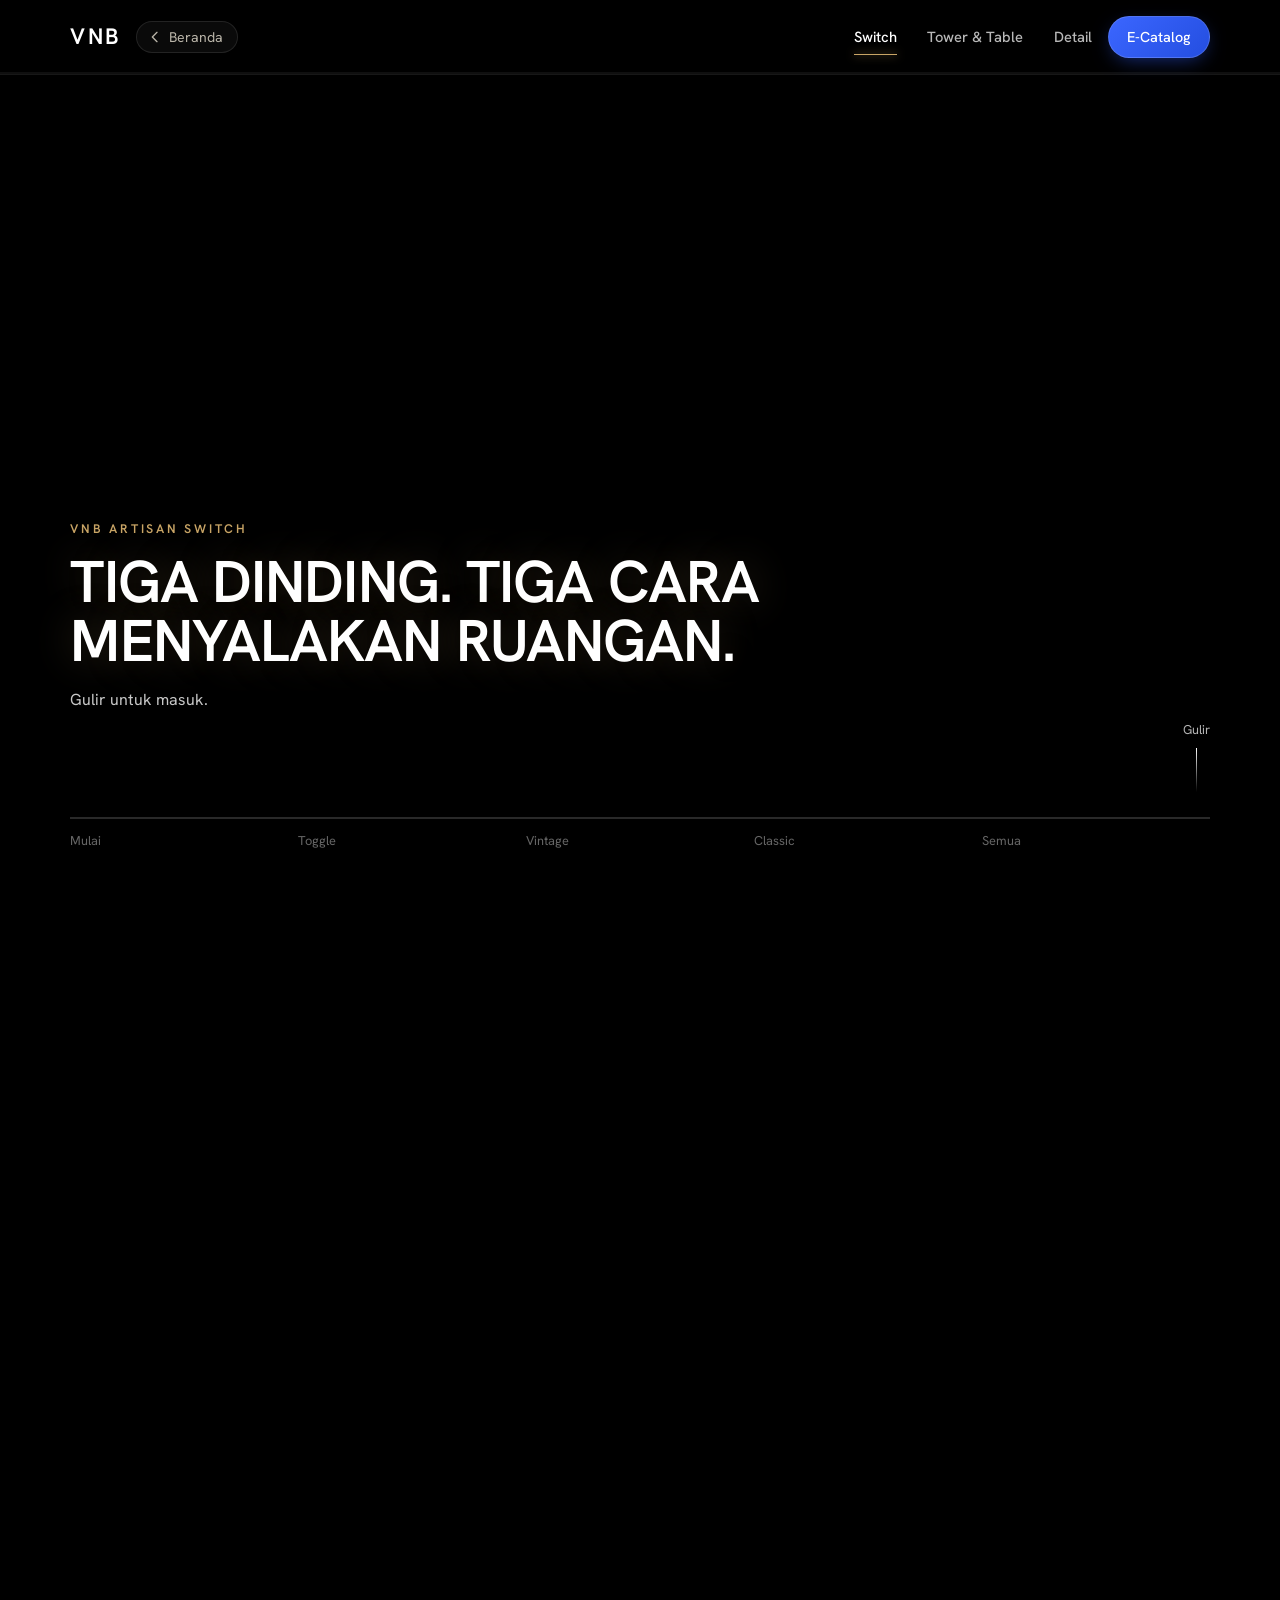
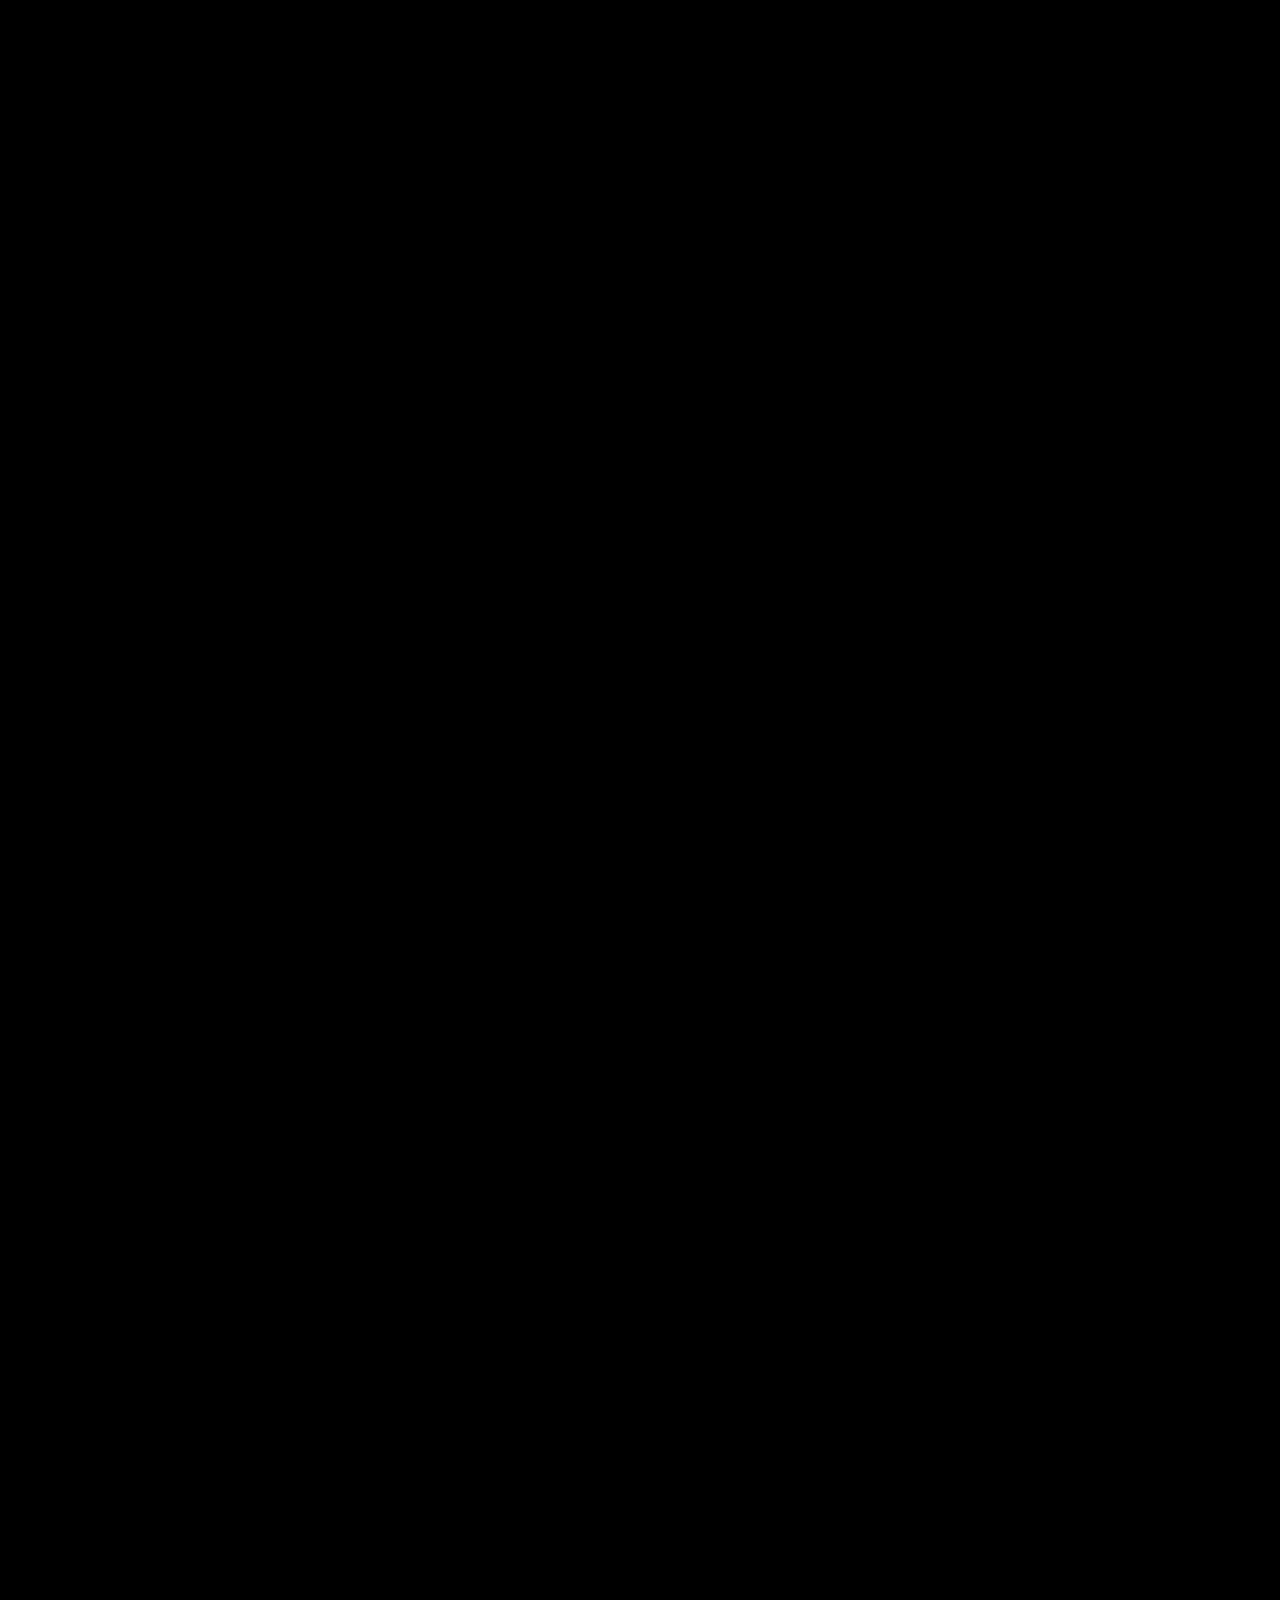
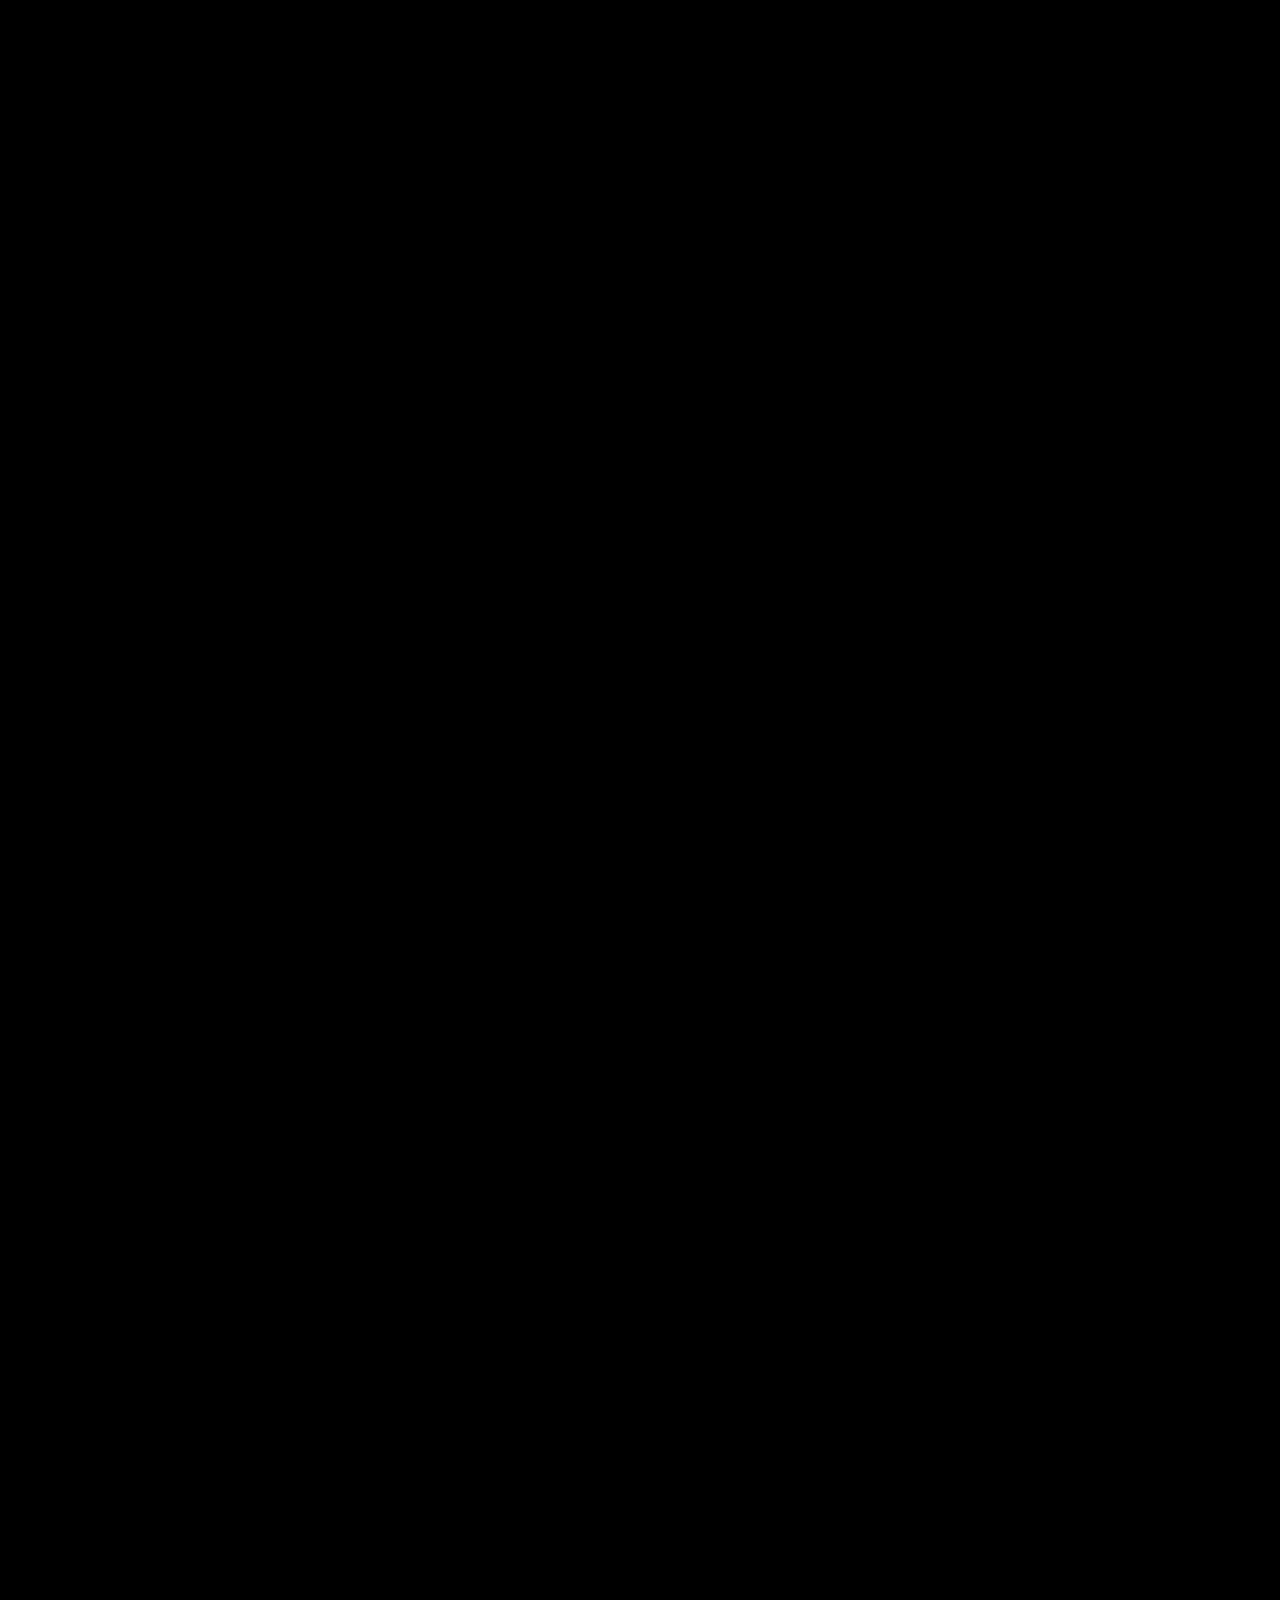
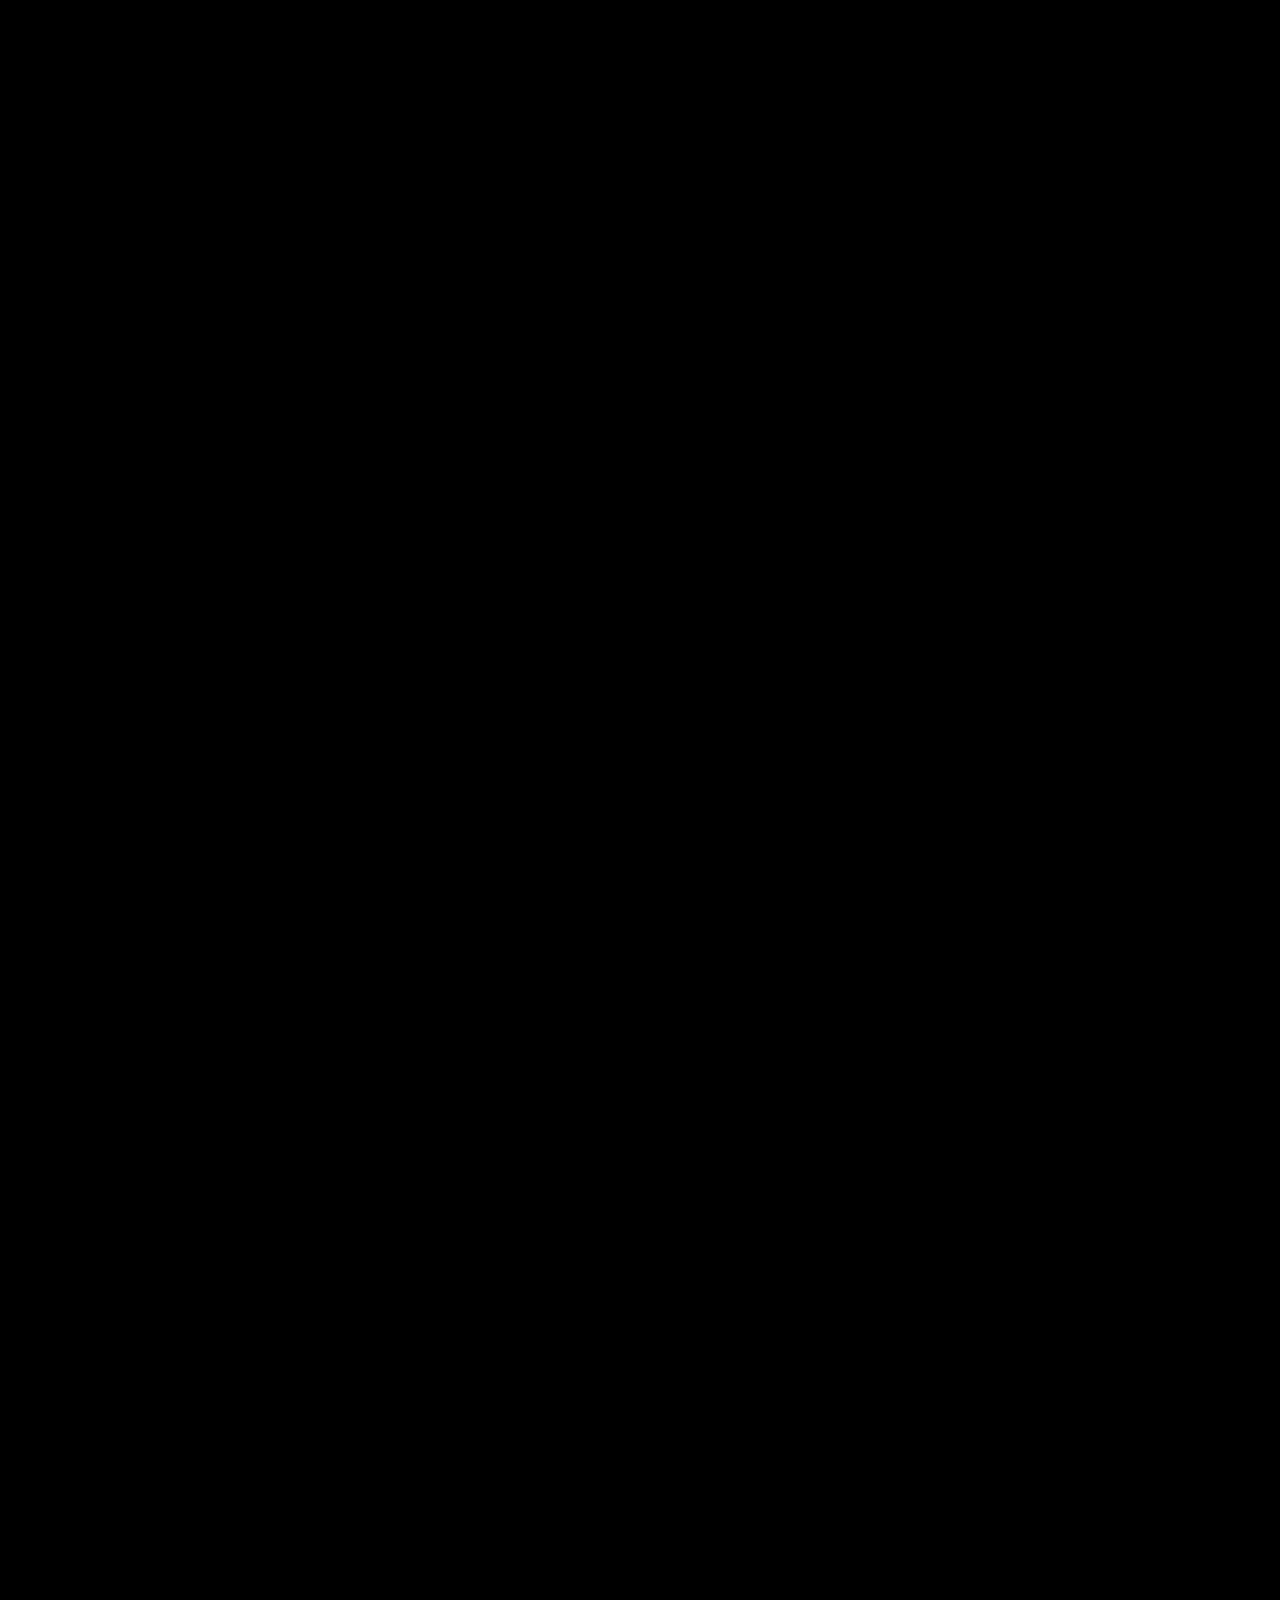
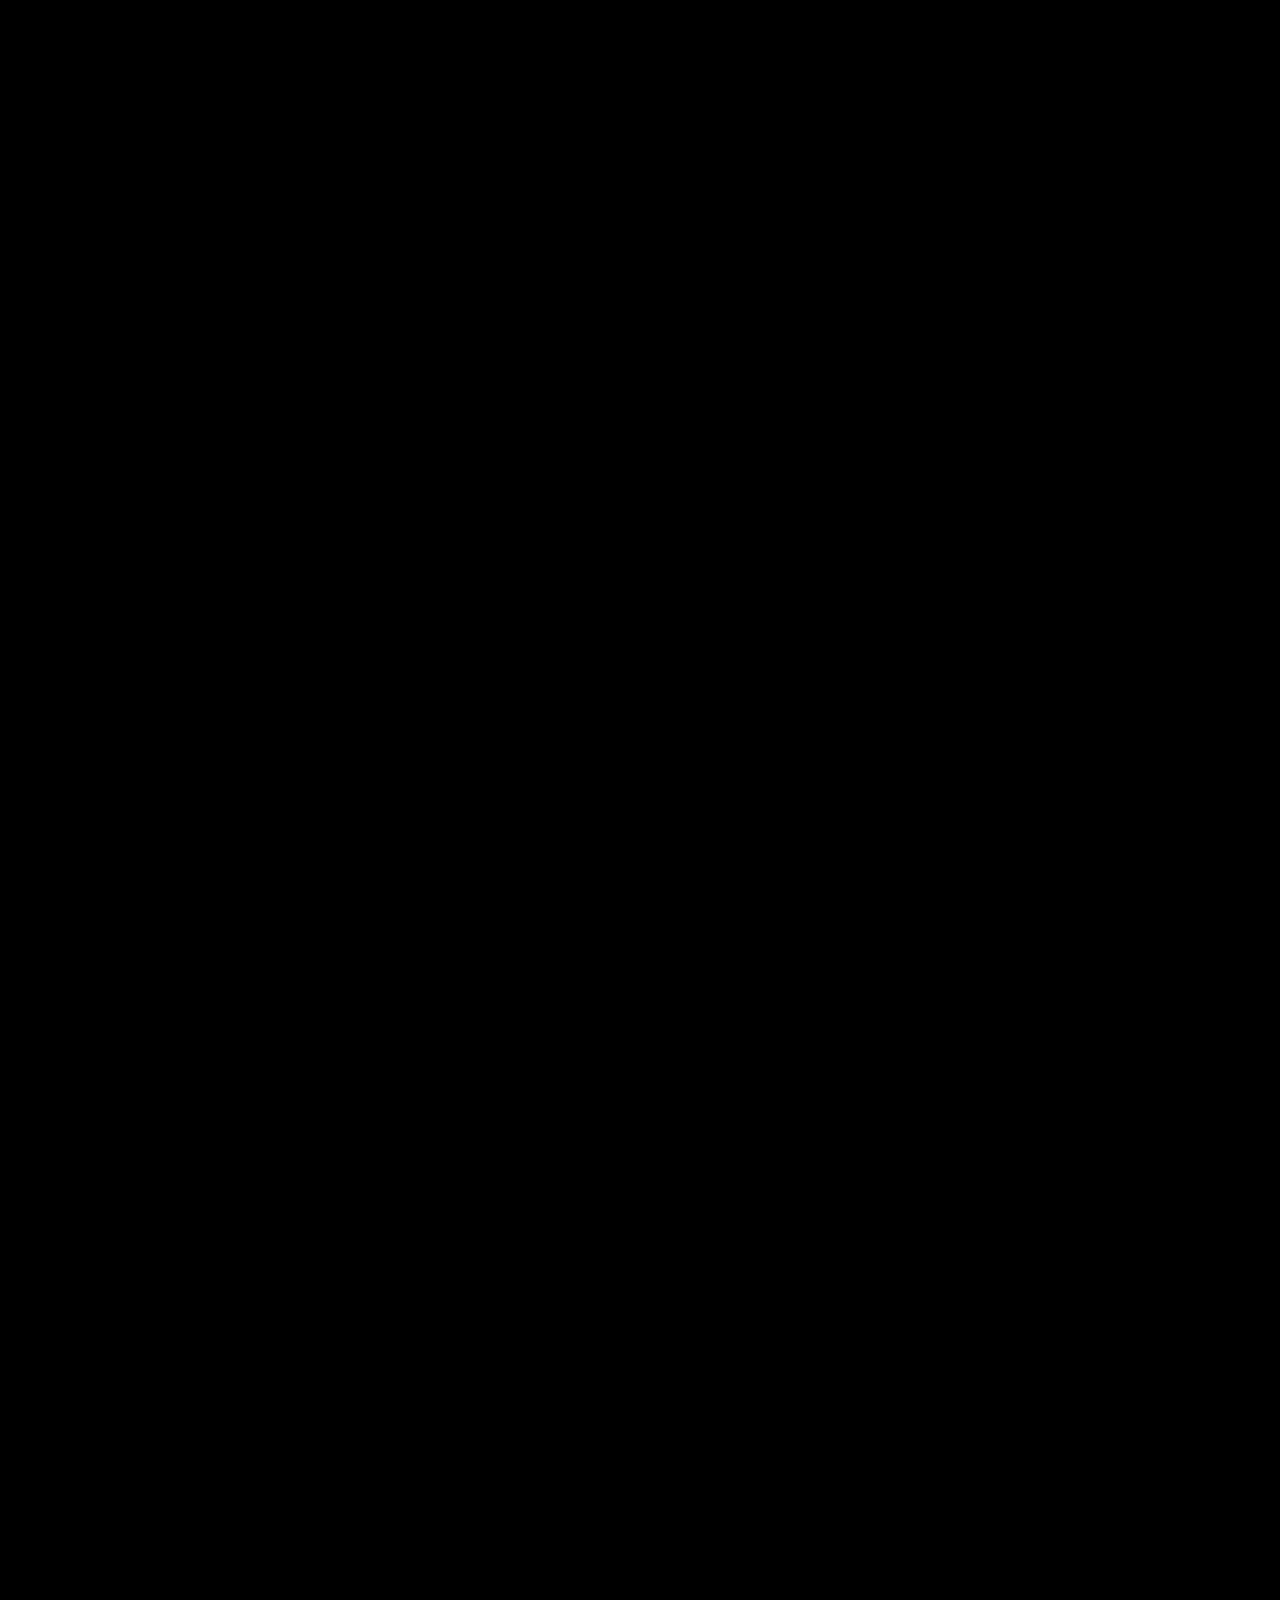
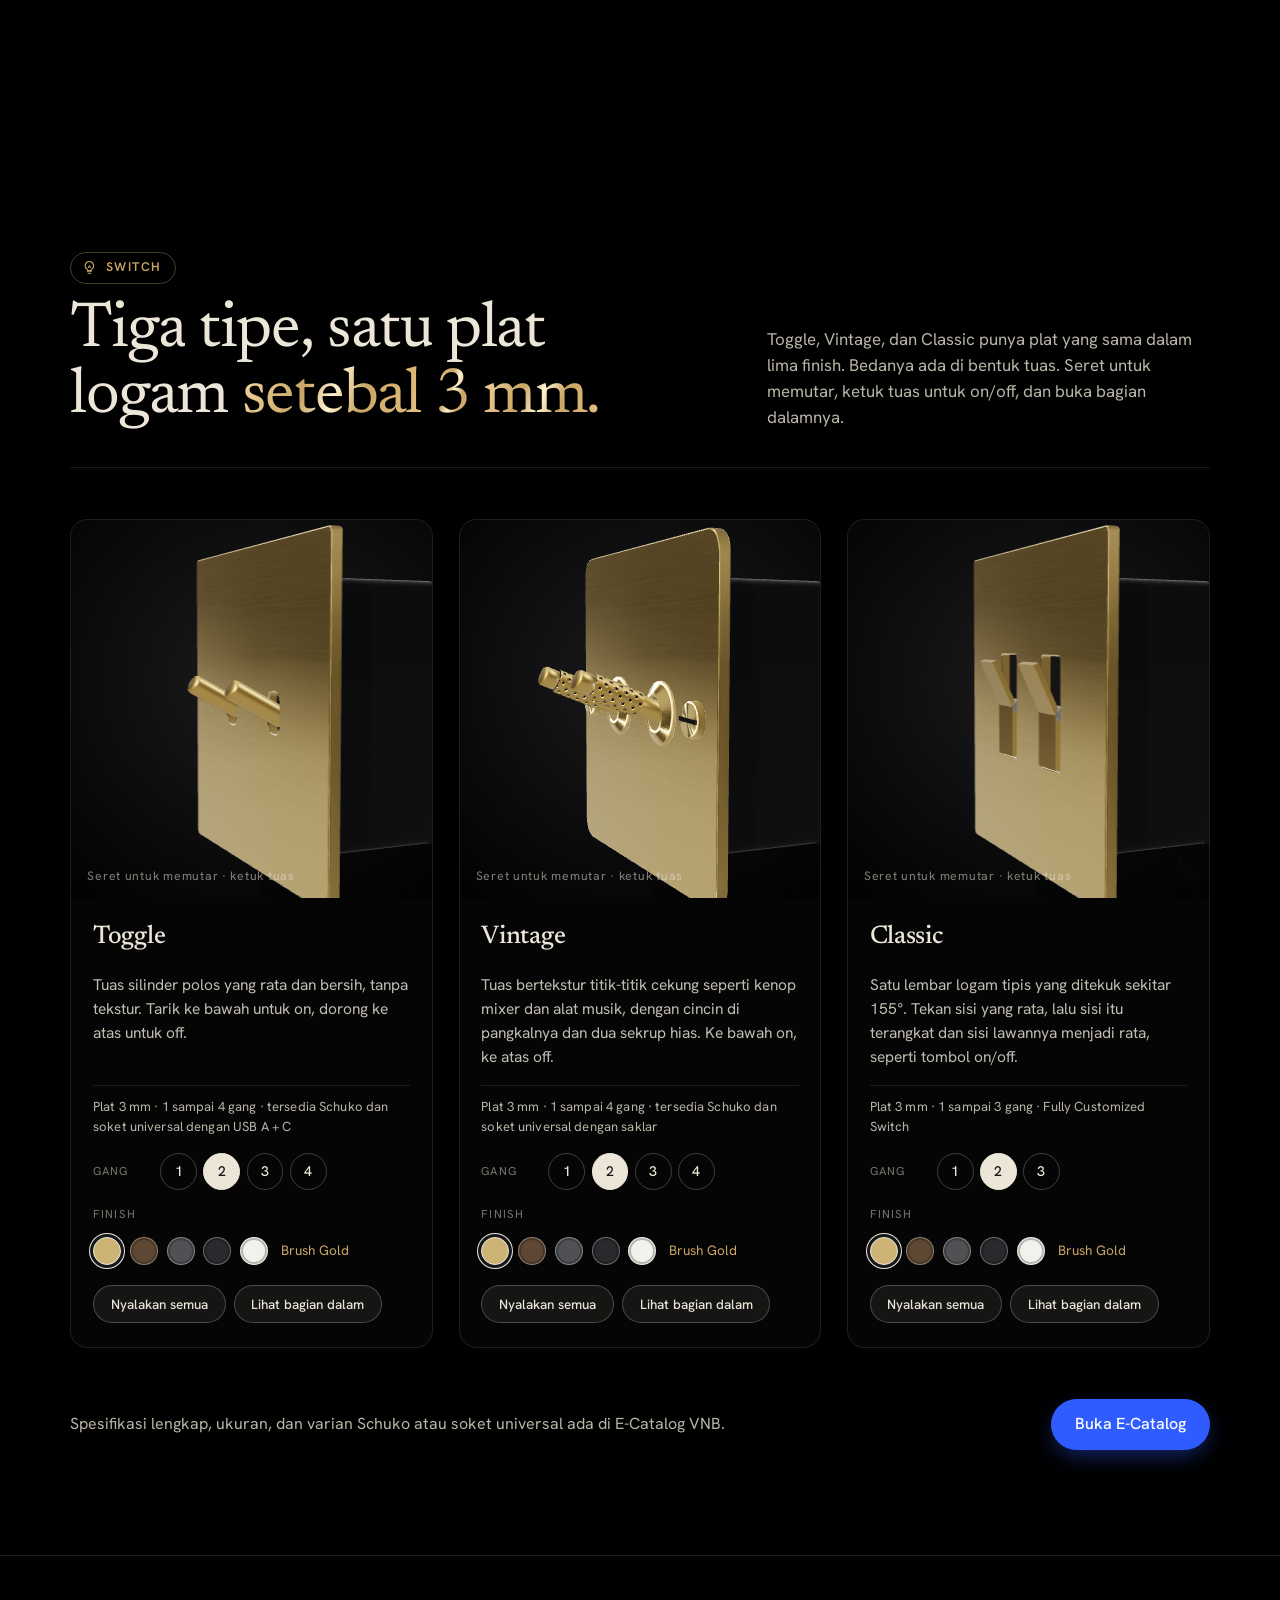
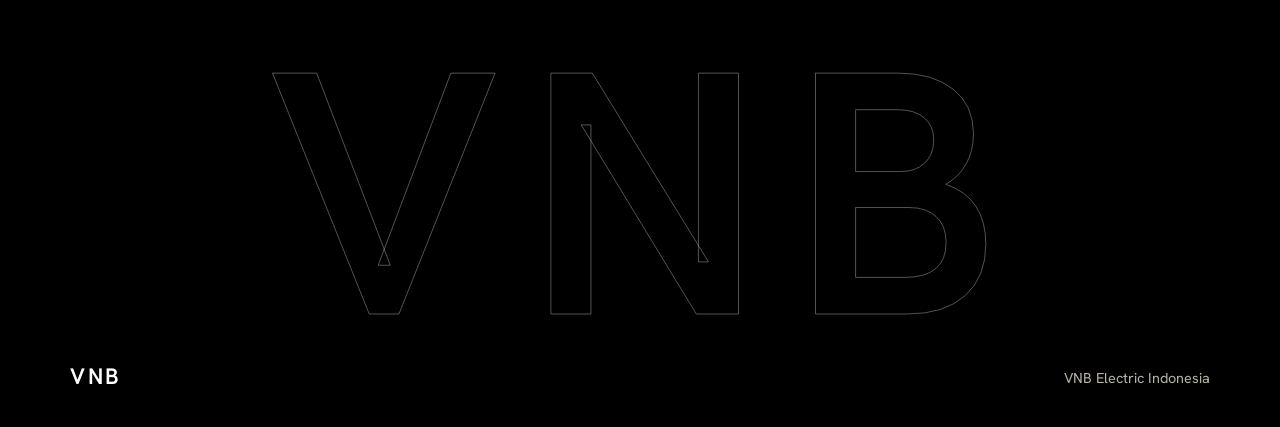
==== switch.html @ 5512d3c7 "Add files via upload" ====
<!doctype html>
<html lang="id">
<head>
<meta charset="utf-8">
<meta name="viewport" content="width=device-width, initial-scale=1, viewport-fit=cover">
<title>Switch · VNB Artisan Switch</title>
<meta name="description" content="Tiga tipe saklar VNB: Toggle, Vintage, dan Classic. Putar, tekan, dan ganti finish dalam 3D.">
<meta name="theme-color" content="#000000">
<link rel="stylesheet" href="style.css?v=20261111r">
<script>document.documentElement.classList.add('js')</script>
<style>
.nav{background:rgba(0,0,0,.78)}
.sw-page{padding:clamp(7rem,12vw,9.5rem) var(--gutter) clamp(4rem,8vw,7rem);background:var(--basalt)}
.sw-page .sw-head{display:none}
.sw-page .sw3d-stage{aspect-ratio:1/1.05}
.pg-note{margin:clamp(2rem,4vw,3rem) 0 0;display:flex;gap:1rem 2rem;align-items:center;justify-content:space-between;flex-wrap:wrap;color:var(--bone-dim)}
.sw-note p{margin:0;max-width:36rem}
</style>
</head>
<body>
<div class="pt" aria-hidden="true"><i></i></div>

<header class="nav nav--sub is-solid" id="nav">
  <div class="nav-l"><a class="brand" href="index.html" aria-label="VNB, ke beranda">VNB</a><a class="nav-back" href="index.html#produk" aria-label="Kembali ke beranda"><svg viewBox="0 0 24 24" aria-hidden="true"><path d="M15 5l-7 7 7 7"/></svg><span>Beranda</span></a></div>
  <nav class="nav-links" aria-label="Utama">
    <a href="switch.html" aria-current="page">Switch</a>
    <a href="tower.html">Tower &amp; Table</a>
    <a href="index.html#detail">Detail</a>
  </nav>
  <a class="btn-catalog" href="https://vnbelectric.com/" target="_blank" rel="noopener">E-Catalog</a>
  <span class="nav-prog" aria-hidden="true"><i></i></span>
</header>

<main>
<section class="sf" data-scene="switch" aria-label="Perjalanan 3D melewati tiga tipe saklar VNB">
  <div class="sf-pin">
    <canvas class="sf-cv" aria-hidden="true"></canvas>
    <div class="sf-shade" aria-hidden="true"></div>
    <div class="sf-caps">
      <div class="sf-cap is-on"><small>VNB Artisan Switch</small><h2>Tiga dinding. Tiga cara menyalakan ruangan.</h2><p>Gulir untuk masuk.</p></div>
      <div class="sf-cap" aria-hidden="true"><small>01 &middot; Toggle</small><h2>Ke bawah menyala, ke atas mati.</h2><p>Tuas silinder polos dengan dua posisi on/off yang terkunci. Kaitkan jari di atas tuas, lalu tarik ke bawah.</p></div>
      <div class="sf-cap" aria-hidden="true"><small>02 &middot; Vintage</small><h2>Detail tekstur yang terasa di jari.</h2><p>Dark Grey utuh: plat, cincin, sekrup, dan tuas bertekstur dalam satu warna. On di bawah, off di atas.</p></div>
      <div class="sf-cap" aria-hidden="true"><small>03 &middot; Classic</small><h2>Satu lembar logam yang berpindah sisi.</h2><p>Tekan sisi yang rata, sisi lawannya terangkat. Terkunci seperti tombol on/off.</p></div>
      <div class="sf-cap" aria-hidden="true"><small>Toggle &middot; Vintage &middot; Classic</small><h2>Semua seri, satu dinding.</h2><p>1 sampai 4 gang, Schuko, dan soket universal dalam lima finish: White, Dark Grey, Black Doff, Brush Gold, Antique Brass.</p></div>
    </div>
    <div class="sf-rail" aria-hidden="true"><span class="sf-fill"></span><ol><li>Mulai</li><li>Toggle</li><li>Vintage</li><li>Classic</li><li>Semua</li></ol></div>
    <div class="sf-cue" aria-hidden="true"><span>Gulir</span><i></i></div>
  </div>
</section>

<section class="sw-page" aria-labelledby="swTitle">
  <div class="pg-hero">
    <div><span class="eyebrow"><svg class="bulb" viewBox="0 0 24 24" aria-hidden="true"><path class="glass" d="M9 17.5h6M10 20.5h4M12 3.5a6 6 0 0 0-3.6 10.8c.7.6 1.1 1.4 1.1 2.2h5c0-.8.4-1.6 1.1-2.2A6 6 0 0 0 12 3.5z"/><path class="fil" d="M10.5 12.2 12 9.8l1.5 2.4"/></svg>Switch</span>
    <h1 id="swTitle">Tiga tipe, satu plat logam <em class="shine">setebal 3 mm.</em></h1></div>
    <p>Toggle, Vintage, dan Classic punya plat yang sama dalam lima finish. Bedanya ada di bentuk tuas. Seret untuk memutar, ketuk tuas untuk on/off, dan buka bagian dalamnya.</p>
  </div>

    <div class="sw-trio" id="switch3d">
      <div class="sw-head">
        <h3>Switch</h3>
        <p>Tiga tipe, satu plat logam setebal 3 mm, dalam lima finish. Bedanya ada di bentuk tuas. Semuanya saklar on/off dua posisi: tuas ke bawah menyala, ke atas mati. Classic berpindah sisi.</p>
      </div>
      <div class="sw-cards">
      <article class="swcard" data-type="toggle" aria-labelledby="swt-toggle">
        <div class="sw3d-stage">
          <img class="sw3d-poster" src="img/switch.jpg" alt="Saklar Toggle VNB hitam dengan tuas silinder polos" loading="lazy" decoding="async" width="890" height="290" style="object-position:50% 50%">
          <canvas tabindex="0" aria-label="Model 3D saklar Toggle. Seret untuk memutar, ketuk tuas untuk mencobanya."></canvas>
          <p class="sw3d-hint" aria-hidden="true">Seret untuk memutar &middot; ketuk tuas</p>
          <div class="sw3d-fps" hidden></div>
        </div>
        <div class="swbody">
          <h4 id="swt-toggle">Toggle</h4>
          <p class="swdesc">Tuas silinder polos yang rata dan bersih, tanpa tekstur. Tarik ke bawah untuk on, dorong ke atas untuk off.</p>
          <p class="swfacts">Plat 3 mm · 1 sampai 4 gang · tersedia Schuko dan soket universal dengan USB A + C</p>
          <div class="ctl"><span class="lbl">Gang</span><div class="chips"><button type="button" class="chip">1</button><button type="button" class="chip is-on">2</button></div></div>
          <div class="ctl"><span class="lbl">Finish</span><div class="swatches"><button type="button" class="fsw is-on" data-f="gold" style="--c:#cdb374" aria-pressed="true" aria-label="Brush Gold"></button><button type="button" class="fsw" data-f="brass" style="--c:#5e4733" aria-pressed="false" aria-label="Antique Brass"></button><button type="button" class="fsw" data-f="grey" style="--c:#505154" aria-pressed="false" aria-label="Dark Grey"></button><button type="button" class="fsw" data-f="black" style="--c:#2a2a2e" aria-pressed="false" aria-label="Black Doff"></button><button type="button" class="fsw" data-f="white" style="--c:#f2f1ec" aria-pressed="false" aria-label="White"></button><span class="finname">Brush Gold</span></div></div>
          <div class="actions"><button type="button" class="btn3d act">Nyalakan semua</button><button type="button" class="btn3d explode" aria-pressed="false">Lihat bagian dalam</button></div>
        </div>
      </article>
      <article class="swcard" data-type="vintage" aria-labelledby="swt-vintage">
        <div class="sw3d-stage">
          <img class="sw3d-poster" src="img/switch.jpg" alt="Saklar Vintage VNB kuningan dengan tuas bertekstur dan sekrup hias" loading="lazy" decoding="async" width="890" height="290" style="object-position:100% 50%">
          <canvas tabindex="0" aria-label="Model 3D saklar Vintage. Seret untuk memutar, ketuk tuas untuk mencobanya."></canvas>
          <p class="sw3d-hint" aria-hidden="true">Seret untuk memutar &middot; ketuk tuas</p>
          <div class="sw3d-fps" hidden></div>
        </div>
        <div class="swbody">
          <h4 id="swt-vintage">Vintage</h4>
          <p class="swdesc">Tuas bertekstur titik-titik cekung seperti kenop mixer dan alat musik, dengan cincin di pangkalnya dan dua sekrup hias. Ke bawah on, ke atas off.</p>
          <p class="swfacts">Plat 3 mm · 1 sampai 4 gang · tersedia Schuko dan soket universal dengan saklar</p>
          <div class="ctl"><span class="lbl">Gang</span><div class="chips"><button type="button" class="chip">1</button><button type="button" class="chip is-on">2</button></div></div>
          <div class="ctl"><span class="lbl">Finish</span><div class="swatches"><button type="button" class="fsw is-on" data-f="gold" style="--c:#cdb374" aria-pressed="true" aria-label="Brush Gold"></button><button type="button" class="fsw" data-f="brass" style="--c:#5e4733" aria-pressed="false" aria-label="Antique Brass"></button><button type="button" class="fsw" data-f="grey" style="--c:#505154" aria-pressed="false" aria-label="Dark Grey"></button><button type="button" class="fsw" data-f="black" style="--c:#2a2a2e" aria-pressed="false" aria-label="Black Doff"></button><button type="button" class="fsw" data-f="white" style="--c:#f2f1ec" aria-pressed="false" aria-label="White"></button><span class="finname">Brush Gold</span></div></div>
          <div class="actions"><button type="button" class="btn3d act">Nyalakan semua</button><button type="button" class="btn3d explode" aria-pressed="false">Lihat bagian dalam</button></div>
        </div>
      </article>
      <article class="swcard" data-type="classic" aria-labelledby="swt-classic">
        <div class="sw3d-stage">
          <img class="sw3d-poster" src="img/switch.jpg" alt="Saklar Classic VNB emas dengan tuas lembaran tipis" loading="lazy" decoding="async" width="890" height="290" style="object-position:0% 50%">
          <canvas tabindex="0" aria-label="Model 3D saklar Classic. Seret untuk memutar, ketuk tuas untuk mencobanya."></canvas>
          <p class="sw3d-hint" aria-hidden="true">Seret untuk memutar &middot; ketuk tuas</p>
          <div class="sw3d-fps" hidden></div>
        </div>
        <div class="swbody">
          <h4 id="swt-classic">Classic</h4>
          <p class="swdesc">Satu lembar logam tipis yang ditekuk sekitar 155°. Tekan sisi yang rata, lalu sisi itu terangkat dan sisi lawannya menjadi rata, seperti tombol on/off.</p>
          <p class="swfacts">Plat 3 mm · 1 sampai 3 gang · Fully Customized Switch</p>
          <div class="ctl"><span class="lbl">Gang</span><div class="chips"><button type="button" class="chip">1</button><button type="button" class="chip is-on">2</button></div></div>
          <div class="ctl"><span class="lbl">Finish</span><div class="swatches"><button type="button" class="fsw is-on" data-f="gold" style="--c:#cdb374" aria-pressed="true" aria-label="Brush Gold"></button><button type="button" class="fsw" data-f="brass" style="--c:#5e4733" aria-pressed="false" aria-label="Antique Brass"></button><button type="button" class="fsw" data-f="grey" style="--c:#505154" aria-pressed="false" aria-label="Dark Grey"></button><button type="button" class="fsw" data-f="black" style="--c:#2a2a2e" aria-pressed="false" aria-label="Black Doff"></button><button type="button" class="fsw" data-f="white" style="--c:#f2f1ec" aria-pressed="false" aria-label="White"></button><span class="finname">Brush Gold</span></div></div>
          <div class="actions"><button type="button" class="btn3d act">Nyalakan semua</button><button type="button" class="btn3d explode" aria-pressed="false">Lihat bagian dalam</button></div>
        </div>
      </article>
      </div>
    </div>

  <div class="pg-note">
    <p>Spesifikasi lengkap, ukuran, dan varian Schuko atau soket universal ada di E-Catalog VNB.</p>
    <a class="btn-cta" href="https://vnbelectric.com/" target="_blank" rel="noopener">Buka E-Catalog</a>
  </div>
</section>
</main>

<footer class="foot">
  <span class="brand">VNB</span>
  <p>VNB Electric Indonesia</p>
</footer>

<script>
(function(){var el=document.getElementById('switch3d');if(!el)return;
  try{var c=document.createElement('canvas');if(!(c.getContext('webgl2')||c.getContext('webgl')))return}catch(e){return}
  var s=document.createElement('script');s.src='switch3d.js?v=20261111';document.body.appendChild(s);
})();
</script>
<script src="realfly.js?v=20261111q"></script>
<script src="ui.js?v=20261110a"></script>
<script src="motion.js?v=20261111a"></script>
</body>
</html>
---- style.css ----
/* ---------- fonts (lokal, jalan tanpa internet) ---------- */
@font-face{font-family:"Newsreader";font-style:normal;font-weight:400;font-display:swap;src:url(fonts/newsreader-latin-400-normal.woff2) format("woff2")}
@font-face{font-family:"Newsreader";font-style:normal;font-weight:500;font-display:swap;src:url(fonts/newsreader-latin-500-normal.woff2) format("woff2")}
@font-face{font-family:"Hanken Grotesk";font-style:normal;font-weight:400;font-display:swap;src:url(fonts/hanken-grotesk-latin-400-normal.woff2) format("woff2")}
@font-face{font-family:"Hanken Grotesk";font-style:normal;font-weight:500;font-display:swap;src:url(fonts/hanken-grotesk-latin-500-normal.woff2) format("woff2")}
@font-face{font-family:"Hanken Grotesk";font-style:normal;font-weight:600;font-display:swap;src:url(fonts/hanken-grotesk-latin-600-normal.woff2) format("woff2")}

/* ---------- tokens ---------- */
:root{
  --basalt:#141416;
  --slate:#1d1e21;
  --bone:#ece6d8;
  --bone-dim:#b9b4a8;
  --ink:#16161a;
  --brass:#c9a566;
  --vnb-blue:#2f5cff;
  --gutter:clamp(1.25rem,5.5vw,5rem);
  --serif:"Newsreader",Georgia,"Times New Roman",serif;
  --sans:"Hanken Grotesk",system-ui,-apple-system,"Segoe UI",Roboto,sans-serif;
}
*{box-sizing:border-box}
html{scroll-behavior:smooth;-webkit-text-size-adjust:100%}
body{margin:0;background:var(--basalt);color:var(--bone);font-family:var(--sans);font-size:1rem;line-height:1.55;-webkit-font-smoothing:antialiased}
img{max-width:100%}
a{color:inherit}
:focus-visible{outline:2px solid var(--brass);outline-offset:3px}

/* ---------- nav ---------- */
.nav{position:fixed;inset:0 0 auto 0;z-index:20;display:flex;align-items:center;justify-content:space-between;gap:1.5rem;padding:1rem var(--gutter);transition:background .3s ease,backdrop-filter .3s ease}
.nav.is-solid{background:rgba(20,20,22,.94);-webkit-backdrop-filter:blur(14px);backdrop-filter:blur(14px)}
.brand{font-weight:600;font-size:1.4rem;letter-spacing:.06em;text-decoration:none;color:#fff}
.nav-links{display:flex;gap:1.75rem;margin-left:auto;font-size:.95rem}
.nav-links a{text-decoration:none;color:rgba(255,255,255,.82)}
.nav-links a:hover{color:#fff}
.btn-catalog{background:var(--vnb-blue);color:#fff;text-decoration:none;font-weight:500;font-size:.9rem;padding:.55rem 1.15rem;border-radius:999px}
.btn-catalog:hover{background:#4a72ff}

/* ---------- scroll story ---------- */
.story{position:relative;height:640vh}
.pin{position:sticky;top:0;height:100vh;height:100svh;overflow:hidden;background:#222}
#scene{position:absolute;inset:0;width:100%;height:100%;display:block;--pa:#dcc189;--pb:#b08d4f}
.scrim{position:absolute;inset:0;pointer-events:none;background:
  linear-gradient(90deg,rgba(10,10,12,.82) 0%,rgba(10,10,12,.55) 34%,rgba(10,10,12,0) 62%),
  linear-gradient(0deg,rgba(10,10,12,.72) 0%,rgba(10,10,12,0) 34%),
  linear-gradient(180deg,rgba(10,10,12,.5) 0%,rgba(10,10,12,0) 16%)}

.caption{position:absolute;left:var(--gutter);bottom:19vh;bottom:19svh;width:min(44rem,88vw);color:#fff}
.cap-title{margin:0;font-family:var(--serif);font-weight:400;font-size:clamp(2.4rem,5.6vw,5.4rem);line-height:1;letter-spacing:-.022em;max-width:11em;text-wrap:balance}
.cap-sub{margin:1.1rem 0 0;max-width:30rem;font-size:clamp(1rem,1.25vw,1.15rem);line-height:1.5;color:rgba(255,255,255,.82)}
.cap-title,.cap-sub{transition:opacity .28s ease,transform .28s ease}
.caption.swap .cap-title,.caption.swap .cap-sub{opacity:0;transform:translateY(10px)}

.finishes{display:flex;align-items:center;flex-wrap:wrap;gap:.7rem;margin-top:1.4rem;opacity:0;transform:translateY(6px);pointer-events:none;transition:opacity .4s ease,transform .4s ease}
.finishes.show{opacity:1;transform:none;pointer-events:auto}
.sw{appearance:none;width:30px;height:30px;padding:0;border-radius:50%;background:var(--c);border:1.5px solid rgba(255,255,255,.4);cursor:pointer}
.sw.is-on{outline:2px solid var(--bone);outline-offset:3px}
.sw:focus-visible{outline:2px solid var(--brass);outline-offset:3px}
.sw-name{margin-left:.4rem;font-size:.9rem;color:rgba(255,255,255,.85)}

.rail{position:absolute;left:var(--gutter);right:var(--gutter);bottom:5.5vh;bottom:5.5svh;pointer-events:none}
.rail::before{content:"";display:block;height:2px;background:rgba(255,255,255,.22)}
.rail-fill{position:absolute;left:0;top:0;height:2px;width:0;background:var(--brass)}
.rail ol{list-style:none;margin:.7rem 0 0;padding:0;display:grid;grid-template-columns:repeat(5,1fr);font-size:.8rem;color:rgba(255,255,255,.45)}
.rail li{transition:color .3s ease}
.rail li.on{color:#fff}

.scroll-cue{position:absolute;right:var(--gutter);bottom:11vh;bottom:11svh;display:flex;flex-direction:column;align-items:center;gap:.5rem;font-size:.8rem;color:rgba(255,255,255,.75);transition:opacity .4s ease}
.scroll-cue i{display:block;width:1px;height:44px;background:linear-gradient(#fff,rgba(255,255,255,0));transform-origin:top}
.scroll-cue.gone{opacity:0}
@keyframes cue{0%{transform:scaleY(0)}60%{transform:scaleY(1)}100%{transform:scaleY(1);opacity:0}}

#hit:focus-visible .focusring{opacity:1}
.pulse{transform-box:fill-box;transform-origin:center}
#scene.hint-on .pulse{opacity:.5}
@keyframes pulse{0%{transform:scale(.78);opacity:.8}100%{transform:scale(1.3);opacity:0}}

/* ---------- produk ---------- */
.lines{padding:clamp(5rem,10vw,9rem) var(--gutter);background:var(--basalt)}
.lines-head{display:grid;grid-template-columns:minmax(0,1.3fr) minmax(0,1fr);gap:2rem clamp(2rem,6vw,6rem);align-items:end;margin-bottom:clamp(2.5rem,5vw,4.5rem)}
.lines-head h2{margin:0;font-family:var(--serif);font-weight:400;font-size:clamp(2.1rem,4.4vw,4rem);line-height:1.04;letter-spacing:-.02em;max-width:16em;text-wrap:balance}
.lines-head p{margin:0;max-width:34rem;color:var(--bone-dim);font-size:1.05rem}

.lines-grid{display:grid;grid-template-columns:repeat(12,minmax(0,1fr));gap:clamp(2rem,3.5vw,3.25rem) clamp(1rem,2vw,2rem)}
.line{display:flex;flex-direction:column}
.line figure{position:relative;margin:0;overflow:hidden;background:#000;height:var(--h)}
.line img{position:absolute;inset:0;display:block;width:100%;height:100%;object-fit:cover;transition:transform .7s ease}
.line:hover img{transform:scale(1.035)}
.line .meta{padding-top:1rem}
.line h3{margin:0;font-family:var(--serif);font-weight:500;font-size:clamp(1.35rem,1.8vw,1.7rem);letter-spacing:-.01em}
.line p{margin:.5rem 0 0;max-width:40ch;color:var(--bone-dim);font-size:.98rem}

.l-tower{grid-column:1 / 9;--h:clamp(15rem,24vw,23rem)}
.l-tower img{object-position:22% 50%}
.l-floor{grid-column:9 / 13;--h:clamp(15rem,24vw,23rem)}
.l-floor img{object-position:78% 50%}
.l-table{grid-column:9 / 13;--h:clamp(15rem,24vw,23rem)}
.l-table img{object-position:50% 35%}
.l-track{grid-column:1 / 5;--h:clamp(15rem,24vw,23rem)}
.l-track img{object-position:60% 55%}

/* ---------- detail ---------- */
.proof{display:grid;grid-template-columns:minmax(0,1.05fr) minmax(0,1fr);gap:clamp(2rem,6vw,6rem);align-items:center;padding:clamp(4.5rem,9vw,8rem) var(--gutter);background:var(--bone);color:var(--ink)}
.proof h2{margin:0 0 clamp(2rem,4vw,3.25rem);font-family:var(--serif);font-weight:400;font-size:clamp(2.2rem,4.6vw,4.2rem);line-height:1.02;letter-spacing:-.022em;max-width:12em;text-wrap:balance}
.facts{display:grid;grid-template-columns:repeat(3,minmax(0,1fr));gap:1.5rem clamp(1rem,2.5vw,2.25rem);margin:0 0 clamp(2rem,4vw,3rem);padding-top:1.5rem;border-top:1px solid rgba(22,22,26,.28)}
.facts dt{font-family:var(--serif);font-size:clamp(2.2rem,4vw,3.6rem);line-height:1;letter-spacing:-.02em}
.facts dd{margin:.6rem 0 0;font-size:.95rem;line-height:1.45;color:#3d3b36}
.btn-solid{display:inline-block;background:var(--ink);color:var(--bone);text-decoration:none;font-weight:500;padding:.85rem 1.6rem;border-radius:999px}
.btn-solid:hover{background:#32323a}
.proof-img{margin:0;overflow:hidden;background:#000}
.proof-img img{display:block;width:100%;height:auto;aspect-ratio:4/3.4;object-fit:cover;object-position:50% 70%}

.foot{display:flex;align-items:center;justify-content:space-between;gap:1rem;padding:2rem var(--gutter);background:var(--basalt);color:var(--bone-dim);font-size:.9rem}
.foot p{margin:0}

/* ---------- layar kecil ---------- */
@media (max-width:860px){
  .nav-links{display:none}
  .btn-catalog{margin-left:auto}
  .scrim{background:
    linear-gradient(0deg,rgba(10,10,12,.92) 0%,rgba(10,10,12,.7) 38%,rgba(10,10,12,0) 66%),
    linear-gradient(180deg,rgba(10,10,12,.55) 0%,rgba(10,10,12,0) 16%)}
  .caption{bottom:13vh;bottom:13svh;width:calc(100vw - 2*var(--gutter))}
  .cap-title{font-size:clamp(2.1rem,9.4vw,3.2rem)}
  .scroll-cue{display:none}
  .rail ol{font-size:.7rem}
  .lines-head{grid-template-columns:1fr}
  .lines-grid{grid-template-columns:1fr}
  .sw-trio,.l-tower,.l-floor,.l-table,.l-track{grid-column:1 / -1;--h:clamp(13rem,58vw,22rem)}
  .l-switch figure{aspect-ratio:2.1 / 1}
  .l-tower figure{flex:none;height:var(--h)}
  .proof{grid-template-columns:1fr}
  .facts{grid-template-columns:1fr 1fr 1fr}
  .proof-img{order:-1}
}
@media (max-width:480px){
  .facts{grid-template-columns:1fr;gap:1.25rem}
  .facts div{display:grid;grid-template-columns:5.5rem 1fr;gap:1rem;align-items:baseline}
  .facts dd{margin:0}
}

@media (prefers-reduced-motion:reduce){
  html{scroll-behavior:auto}
  *,*::before,*::after{animation:none !important;transition:none !important}
}

/* ---------- versi foto ---------- */
.photo{position:absolute;inset:0;overflow:hidden;background:#1b2024;--x:0px;--y:0px;--w:100%;--h:100%}
.layer{position:absolute;inset:0;will-change:opacity,clip-path}
.layer img{position:absolute;left:var(--x);top:var(--y);width:var(--w);height:var(--h);max-width:none;display:block;user-select:none;-webkit-user-drag:none}
#l2{clip-path:inset(0 100% 0 0)}
#l3,#l4{opacity:0}
#xray{position:absolute;left:var(--x);top:var(--y);width:var(--w);height:var(--h);display:block;pointer-events:none}
.edge{position:absolute;top:0;bottom:0;left:0;width:18px;margin-left:-9px;opacity:0;pointer-events:none;background:linear-gradient(90deg,rgba(255,255,255,0),rgba(255,255,255,.5),rgba(255,255,255,0))}
.hit{position:absolute;display:block;padding:0;border:0;border-radius:6px;background:transparent;cursor:pointer;pointer-events:none;left:0;top:0;width:0;height:0}
.hit.on{pointer-events:auto}
.hit::after{content:"";position:absolute;inset:-18%;border-radius:50%;border:2px solid rgba(232,200,139,.9);opacity:0}
.hit.hint::after{opacity:.55;transition:opacity .6s}
.hit:focus-visible{outline:3px solid #fff;outline-offset:4px}


/* ---------- Switch 3D (tiga kartu) ---------- */
.sw-trio{grid-column:1 / -1}
.sw-head{display:flex;align-items:baseline;gap:1rem 2.5rem;flex-wrap:wrap;margin-bottom:1.5rem}
.sw-head h3{margin:0;font-family:var(--serif);font-weight:500;font-size:clamp(1.8rem,2.8vw,2.5rem);letter-spacing:-.01em}
.sw-head p{margin:0;max-width:44ch;color:var(--bone-dim)}
.sw-cards{display:grid;grid-template-columns:repeat(3,minmax(0,1fr));gap:clamp(1rem,2vw,1.75rem)}
.swcard{display:flex;flex-direction:column;background:linear-gradient(160deg,#1b1c20,#131315);border:1px solid rgba(236,230,216,.08);border-radius:6px;overflow:hidden}
.sw3d-stage{position:relative;aspect-ratio:1/1.02;background:radial-gradient(90% 80% at 55% 42%,#36373d 0%,#1a1b1e 62%,#121214 100%)}
.sw3d-stage canvas{position:absolute;inset:0;width:100%;height:100%;display:block;opacity:0;transition:opacity .6s ease;touch-action:pan-y;cursor:grab;outline-offset:-3px}
.sw3d-stage canvas:active{cursor:grabbing}
.sw3d-stage.ready canvas{opacity:1}
.sw3d-poster{position:absolute;inset:0;width:100%;height:100%;object-fit:cover;transition:opacity .6s ease}
.sw3d-stage.ready .sw3d-poster{opacity:0;pointer-events:none}
.sw3d-hint{position:absolute;left:1rem;bottom:.8rem;margin:0;font-size:.76rem;letter-spacing:.06em;color:rgba(236,230,216,.55);transition:opacity .4s;pointer-events:none}
.sw3d-stage.touched .sw3d-hint{opacity:0}
.sw3d-fps{position:absolute;right:.6rem;top:.6rem;font:500 12px ui-monospace,monospace;background:#000a;color:#9f9;padding:3px 7px;border-radius:5px}
.swbody{display:flex;flex-direction:column;gap:.95rem;padding:1.25rem 1.35rem 1.5rem;flex:1}
.swbody h4{margin:0;font-family:var(--serif);font-weight:500;font-size:clamp(1.5rem,2vw,1.9rem);letter-spacing:-.01em}
.swdesc{margin:0;color:var(--bone);opacity:.82;font-size:.97rem;min-height:6.2em}
.swfacts{margin:0;color:var(--bone-dim);font-size:.82rem;letter-spacing:.01em;padding-top:.7rem;border-top:1px solid rgba(236,230,216,.1)}
.ctl{display:flex;align-items:center;gap:.9rem;flex-wrap:wrap}
.lbl{width:3.3rem;font-size:.72rem;letter-spacing:.1em;text-transform:uppercase;color:rgba(236,230,216,.5)}
.chips{display:flex;gap:.4rem}
.chip{min-width:2.3rem;height:2.3rem;font:500 .88rem var(--sans);color:var(--bone);background:none;border:1px solid rgba(236,230,216,.25);border-radius:99px;cursor:pointer;transition:background .2s,color .2s,border-color .2s}
.chip.is-on{background:var(--bone);color:var(--ink);border-color:var(--bone)}
.swatches{display:flex;align-items:center;gap:.55rem;flex-wrap:wrap}
.fsw{width:28px;height:28px;border-radius:50%;border:1px solid rgba(236,230,216,.35);cursor:pointer;padding:0;background:var(--c);box-shadow:inset 0 0 0 2px rgba(0,0,0,.25);transition:transform .2s}
.fsw:hover{transform:scale(1.1)}
.fsw.is-on{border-color:var(--bone);box-shadow:0 0 0 3px #17181b,0 0 0 4px var(--bone)}
.finname{font-size:.85rem;color:var(--brass);margin-left:.25rem}
.actions{display:flex;gap:.5rem;flex-wrap:wrap;margin-top:auto;padding-top:.3rem}
.btn3d{font:500 .84rem var(--sans);color:var(--bone);background:rgba(236,230,216,.07);border:1px solid rgba(236,230,216,.25);border-radius:99px;padding:.6rem 1.05rem;cursor:pointer;transition:background .2s,border-color .2s}
.btn3d:hover{background:rgba(236,230,216,.14)}
.btn3d[aria-pressed="true"]{background:var(--brass);border-color:var(--brass);color:var(--ink)}
.chip:focus-visible,.fsw:focus-visible,.btn3d:focus-visible,.sw3d-stage canvas:focus-visible{outline:2px solid var(--brass);outline-offset:3px}
@media (max-width:1000px){.sw-cards{grid-template-columns:1fr}.sw3d-stage{aspect-ratio:1/.85}.swdesc{min-height:0}}
@media (prefers-reduced-motion:reduce){.sw3d-stage canvas,.sw3d-poster{transition:none}}
.line-cta{grid-column:5 / 13;display:flex;flex-direction:column;align-items:flex-start;justify-content:center;gap:1.4rem;padding:0 clamp(0rem,3vw,3rem);border-left:1px solid rgba(236,230,216,.12)}
.line-cta p{margin:0;font-family:var(--serif);font-size:clamp(1.5rem,2.6vw,2.4rem);line-height:1.15;letter-spacing:-.01em;max-width:18em;text-wrap:balance}
.btn-cta{display:inline-block;background:var(--vnb-blue);color:#fff;text-decoration:none;font-weight:500;padding:.8rem 1.5rem;border-radius:99px;transition:filter .2s}
.btn-cta:hover{filter:brightness(1.12)}
@media (max-width:860px){.line-cta{grid-column:1 / -1;border-left:0;border-top:1px solid rgba(236,230,216,.12);padding:1.5rem 0 0}}

/* teaser Switch di beranda */
.sw-teaser{grid-column:1 / -1;display:grid;grid-template-columns:minmax(0,1.2fr) minmax(0,1fr);gap:clamp(1.25rem,3vw,3rem);align-items:center;text-decoration:none;color:inherit;border:1px solid rgba(255,255,255,.08);border-radius:1.1rem;overflow:hidden;background:#17171a;transition:border-color .25s ease}
.sw-teaser:hover{border-color:rgba(255,255,255,.22)}
.sw-teaser img{display:block;width:100%;height:100%;max-height:26rem;object-fit:cover}
.sw-teaser-copy{padding:clamp(1.25rem,3vw,2.5rem)}
.sw-teaser-copy h3{margin:0 0 .75rem;font-family:var(--serif);font-weight:500;font-size:clamp(1.8rem,2.8vw,2.5rem)}
.sw-teaser-copy p{margin:0 0 1.5rem;color:var(--bone-dim);max-width:34ch}
@media (max-width:800px){.sw-teaser{grid-template-columns:1fr}.sw-teaser img{max-height:15rem}}

.line-link{display:inline-block;margin-top:.6rem;color:var(--bone);text-decoration:none;border-bottom:1px solid rgba(255,255,255,.35);padding-bottom:.1rem;font-size:.95rem}
.line-link:hover{border-color:#fff}

.l-tower .l-duo{display:block;text-decoration:none}
.l-tower .l-duo figure{display:grid;grid-template-columns:1fr 1fr;gap:2px}
.l-tower .l-duo img{position:static;height:var(--h)}
.l-tower .l-duo img:nth-child(1){object-position:22% 50%}
.l-tower .l-duo img:nth-child(2){object-position:50% 35%}
.l-tower .meta p{max-width:52ch}

/* =====================================================================
   UI bersama: nav efisien, hero halaman, kartu produk, animasi "lampu menyala"
   ===================================================================== */
.nav{gap:1rem}
.nav-l{display:flex;align-items:center;gap:.9rem;min-width:0}
.nav-back{display:inline-flex;align-items:center;gap:.4rem;padding:.42rem .85rem .42rem .65rem;border-radius:999px;border:1px solid rgba(255,255,255,.2);color:#fff;text-decoration:none;font-size:.88rem;line-height:1;transition:background .2s,border-color .2s}
.nav-back svg{width:1rem;height:1rem;stroke:currentColor;fill:none;stroke-width:2;stroke-linecap:round;stroke-linejoin:round;transition:transform .2s}
.nav-back:hover{background:rgba(255,255,255,.1);border-color:rgba(255,255,255,.45)}
.nav-back:hover svg{transform:translateX(-2px)}
.nav-links{margin-left:auto;gap:.25rem}
.nav-links a{padding:.45rem .8rem;border-radius:999px;font-size:.92rem;transition:background .2s,color .2s}
.nav-links a:hover{background:rgba(255,255,255,.08)}
.nav-links a[aria-current=page]{color:#fff;background:rgba(255,255,255,.12)}
.nav-prog{position:absolute;left:0;right:0;bottom:0;height:2px;background:rgba(255,255,255,.06);opacity:0;transition:opacity .3s}
.nav.is-solid .nav-prog{opacity:1}
.nav-prog i{display:block;height:100%;width:100%;transform-origin:0 50%;transform:scaleX(0);background:linear-gradient(90deg,var(--brass),#f3d9a0);box-shadow:0 0 10px rgba(243,217,160,.6)}
@media (max-width:760px){.nav-links{display:none}.nav{padding-block:.75rem}.nav-back{margin-left:0}.btn-catalog{margin-left:auto}}

/* hero halaman dalam */
.pg-hero{display:grid;grid-template-columns:minmax(0,1.4fr) minmax(0,1fr);gap:1.5rem clamp(2rem,6vw,6rem);align-items:end;margin-bottom:clamp(2rem,4vw,3.25rem)}
.pg-hero h1{margin:0;font-family:var(--serif);font-weight:400;font-size:clamp(2.3rem,5vw,4.3rem);line-height:1.03;letter-spacing:-.02em;text-wrap:balance}
.pg-hero p{margin:0;color:var(--bone-dim);font-size:1.06rem;max-width:34rem}
@media (max-width:1000px){.pg-hero{grid-template-columns:1fr}}
.eyebrow{display:inline-flex;align-items:center;gap:.6rem;margin-bottom:.95rem;font-size:.78rem;letter-spacing:.16em;text-transform:uppercase;color:var(--brass)}
.bulb{width:1.5rem;height:1.5rem;overflow:visible}
.bulb path,.bulb circle{fill:none;stroke:currentColor;stroke-width:1.5;stroke-linecap:round;stroke-linejoin:round}
.bulb .fil{stroke:rgba(201,165,102,.4);transition:stroke .4s .35s,filter .4s .35s}
.bulb .glass{transition:fill .5s .3s;fill:rgba(255,211,122,0)}

/* kepala bagian: kabel yang dialiri listrik */
.lines-head,.pg-hero{position:relative}
.lines-head::after{content:"";position:absolute;left:0;right:0;bottom:calc(clamp(2.5rem,5vw,4.5rem) / -2);height:1px;background:linear-gradient(90deg,var(--brass),rgba(201,165,102,.15) 60%,transparent);transform:scaleX(0);transform-origin:0 50%;transition:transform 1.1s .3s cubic-bezier(.2,.7,.2,1)}
.lines-head.is-lit::after{transform:scaleX(1)}
.lines-head>*{position:relative;z-index:1}

/* kartu produk seragam */
.line{position:relative;background:#17171a;border:1px solid rgba(255,255,255,.08);border-radius:1.1rem;overflow:hidden;transition:border-color .3s,transform .4s,box-shadow .4s}
.line:hover{border-color:rgba(255,255,255,.22);transform:translateY(-3px);box-shadow:0 24px 50px -28px rgba(0,0,0,.8)}
.line .meta{padding:1.15rem 1.35rem 1.5rem}
.line .meta p{max-width:52ch}
.sw-teaser,.swcard,.tw-panel{border-radius:1.1rem}
.line-link{display:inline-flex;align-items:center;gap:.35rem}
.line-link::after{content:"→";transition:transform .2s}
.line-link:hover::after{transform:translateX(3px)}
.line-link.ext::after{content:"↗"}
.line-cta{border-left:1px solid rgba(255,255,255,.12)}

/* bagian detail dibuat gelap, seragam dengan halaman lain */
.proof{background:var(--slate);color:var(--bone);position:relative}
.proof::before{content:"";position:absolute;inset:0 0 auto 0;height:1px;background:linear-gradient(90deg,transparent,rgba(201,165,102,.5),transparent)}
.facts{border-top:1px solid rgba(255,255,255,.14)}
.facts dt{color:#fff}
.facts dd{color:var(--bone-dim)}
.facts>div{padding:.25rem 0}
.btn-solid{background:var(--bone);color:var(--ink)}
.btn-solid:hover{background:#fff}
.proof-img{position:relative;border-radius:1.1rem;border:1px solid rgba(255,255,255,.08)}

.swcard,.tw-panel,.proof-img{position:relative}

.sw-teaser{position:relative}

/* =====================================================================
   Penyempurnaan (diambil dari referensi pengguna): token, nav, spotlight, kaca, kilau emas
   ===================================================================== */
:root{--border:rgba(236,230,216,.09);--border-hover:rgba(201,165,102,.4);--ease-out:cubic-bezier(.22,1,.36,1)}
::selection{background:var(--brass);color:var(--ink)}
:focus-visible{outline:2px solid var(--brass);outline-offset:3px}
.nav{z-index:40;border-bottom:1px solid transparent;transition:background .35s var(--ease-out),border-color .35s var(--ease-out),backdrop-filter .35s}
.nav.is-solid,.nav--sub{background:rgba(18,19,22,.86);-webkit-backdrop-filter:blur(18px) saturate(140%);backdrop-filter:blur(18px) saturate(140%);border-bottom-color:rgba(236,230,216,.08)}
.brand{display:inline-flex;align-items:center;gap:.45rem;letter-spacing:.1em}
.nav-links{gap:1.9rem}
.nav-links a{position:relative;padding:.25rem 0;border-radius:0;background:none!important;font-weight:500;color:rgba(255,255,255,.72)}
.nav-links a::after{content:"";position:absolute;left:0;right:0;bottom:-3px;height:1.5px;background:var(--brass);box-shadow:0 0 8px var(--brass);transform:scaleX(0);transform-origin:right;transition:transform .3s var(--ease-out)}
.nav-links a:hover,.nav-links a[aria-current=page]{color:#fff}
.nav-links a:hover::after,.nav-links a[aria-current=page]::after{transform:scaleX(1);transform-origin:left}
.nav-back{background:rgba(255,255,255,.04);border-color:rgba(255,255,255,.1);color:var(--bone-dim)}
.nav-back:hover{color:#fff}
.btn-catalog{background:linear-gradient(135deg,#3b66ff,#244ee0);border:1px solid rgba(255,255,255,.16);box-shadow:0 6px 20px -6px rgba(47,92,255,.55);transition:transform .2s var(--ease-out),box-shadow .2s,filter .2s}
.btn-catalog:hover{filter:brightness(1.1);transform:translateY(-1px);box-shadow:0 10px 24px -6px rgba(47,92,255,.75)}
.btn-cta{box-shadow:0 8px 24px -6px rgba(47,92,255,.55);transition:transform .2s var(--ease-out),filter .2s,box-shadow .2s}
.btn-cta:hover{transform:translateY(-1px);box-shadow:0 12px 28px -6px rgba(47,92,255,.75)}

/* label bagian berbentuk pil */
.eyebrow{padding:.32rem .8rem .32rem .6rem;border-radius:999px;background:rgba(201,165,102,.1);border:1px solid rgba(201,165,102,.26);font-weight:600;letter-spacing:.12em;gap:.5rem}
.eyebrow .bulb{width:1.05rem;height:1.05rem}
.pg-hero{padding-bottom:clamp(1.5rem,3vw,2.25rem);border-bottom:1px solid var(--border)}

/* kilau emas pada kata penekanan di judul */
.shine{font-style:normal;background:linear-gradient(110deg,#f3d9a0 0%,#c9a566 35%,#fff3cf 50%,#c9a566 65%,#e7c383 100%);background-size:100% auto;-webkit-background-clip:text;background-clip:text;-webkit-text-fill-color:transparent;color:transparent;}

/* latar halaman: kisi tipis seperti denah kelistrikan, memudar ke tepi */
.lines,.sw-page,.tw-page{position:relative;isolation:isolate}

/* kartu: cahaya sorot mengikuti kursor + garis kaca */
.sw-teaser,.line,.swcard,.tw-panel,.facts>div{background:linear-gradient(165deg,rgba(30,31,37,.92),rgba(19,20,24,.96));border-color:var(--border)}
.sw-teaser::before,.line::before,.swcard::before,.tw-panel::before{content:"";position:absolute;inset:0;pointer-events:none;z-index:1;background:radial-gradient(520px circle at var(--mx,50%) var(--my,0%),rgba(201,165,102,.12),transparent 60%);opacity:0;transition:opacity .35s}
.sw-teaser:hover::before,.line:hover::before,.swcard:hover::before,.tw-panel:hover::before{opacity:1}
.sw-teaser:hover,.line:hover{border-color:var(--border-hover);transform:translateY(-4px);box-shadow:0 30px 70px -25px rgba(0,0,0,.8),0 0 0 1px rgba(201,165,102,.15),0 0 28px rgba(201,165,102,.08)}
.sw-teaser,.line{box-shadow:0 24px 60px -28px rgba(0,0,0,.65);border-radius:1.25rem}
.line .meta,.swbody{position:relative;z-index:2}

/* angka fakta sebagai kartu kaca */
.facts{border-top:0;padding-top:0;gap:1.1rem}
.facts>div{padding:1.1rem 1.15rem;border-radius:1rem;border:1px solid var(--border);transition:border-color .3s,transform .3s var(--ease-out)}
.facts>div:hover{border-color:var(--border-hover);transform:translateY(-3px)}

/* tombol aktif bercahaya, seperti penyorot lampu */
.btn3d[aria-pressed="true"],.tw-act{box-shadow:0 0 22px rgba(201,165,102,.35)}
.tw-chips{display:flex;gap:.4rem;flex-wrap:wrap}
.tw-chip{font:500 .84rem var(--sans);color:var(--bone-dim);background:rgba(255,255,255,.04);border:1px solid rgba(255,255,255,.12);border-radius:99px;padding:.45rem .85rem;cursor:pointer;transition:background .2s,color .2s,border-color .2s,box-shadow .2s}
.tw-chip:hover{color:#fff;border-color:rgba(255,255,255,.3)}
.tw-chip.is-on{background:rgba(201,165,102,.16);border-color:var(--brass);color:#f3d9a0;box-shadow:0 0 16px rgba(201,165,102,.25)}
.tw-opt{display:flex;align-items:center;gap:.8rem;flex-wrap:wrap;color:var(--bone-dim);font-size:.9rem}
.tw-opt>span{min-width:3.6rem}

/* =====================================================================
   Hitam pekat + animasi masuk (menggantikan efek kelap-kelip)
   ===================================================================== */
:root{--basalt:#000;--slate:#000;--surface:#050505;--line:rgba(255,255,255,.11);--border:rgba(255,255,255,.1);--ease-out:cubic-bezier(.22,1,.36,1);--ease-io:cubic-bezier(.76,0,.2,1)}
html,body{background:#000}
.pin{background:#000}
.nav.is-solid,.nav--sub{background:rgba(0,0,0,.78);border-bottom-color:rgba(255,255,255,.09)}
.sw-teaser,.line,.swcard,.tw-panel,.facts>div,.proof-img{background:var(--surface);border-color:var(--border)}
.sw-teaser,.line{box-shadow:none}
.sw-teaser:hover,.line:hover{border-color:rgba(255,255,255,.3);box-shadow:0 30px 70px -30px rgba(255,255,255,.08)}
.sw3d-stage{background:radial-gradient(90% 80% at 55% 42%,#1c1c1f 0%,#0a0a0b 62%,#000 100%)}
.proof{background:#000;border-top:1px solid var(--line)}
.proof::before{display:none}
.lines{background:#000}
.facts>div{background:var(--surface)}
.line-cta{border-left-color:var(--line)}
.eyebrow{background:transparent;border-color:rgba(201,165,102,.35)}
.sw-teaser::before,.line::before,.swcard::before,.tw-panel::before{background:radial-gradient(520px circle at var(--mx,50%) var(--my,0%),rgba(255,255,255,.055),transparent 60%)}
.bulb .fil{stroke:var(--brass);transition:none}
.foot{background:#000;border-top:1px solid var(--line)}

/* ---------- animasi masuk: naik dan fokus, tanpa kedip ---------- */
.js [data-lit]:not(.is-lit){opacity:0}
.js [data-lit].is-lit{animation:enterUp 1s var(--d,0ms) var(--ease-out) backwards}
.js .lines-head.is-lit,.js .pg-hero.is-lit,.js .proof-copy.is-lit{animation-name:enterText}
.js .sw-teaser.is-lit,.js .line.is-lit,.js .swcard.is-lit,.js .tw-panel.is-lit,.js .tw-stage.is-lit,.js .proof-img.is-lit,.js .tw-seg.is-lit,.js .facts>div.is-lit{animation-name:enterCard;animation-duration:1.1s}
@keyframes enterUp{from{opacity:0;translate:0 34px}to{opacity:1;translate:0 0}}
@keyframes enterText{from{opacity:0;translate:0 42px;filter:blur(10px)}60%{filter:blur(0)}to{opacity:1;translate:0 0;filter:blur(0)}}
@keyframes enterCard{from{opacity:0;translate:0 60px;clip-path:inset(14% 0 0 0 round 1.25rem)}to{opacity:1;translate:0 0;clip-path:inset(0 0 0 0 round 1.25rem)}}
.js .line.is-lit figure img,.js .sw-teaser.is-lit>img,.js .proof-img.is-lit img{animation:imgSettle 1.6s var(--d,0ms) var(--ease-out) backwards}
@keyframes imgSettle{from{scale:1.14}to{scale:1}}
.js .facts>div.is-lit{animation-duration:.9s}
.js .lines-head.is-lit::after{transition-delay:.35s}

/* navbar dan hero masuk saat halaman dibuka */
.nav{animation:navIn .9s .5s var(--ease-out) backwards}
@keyframes navIn{from{opacity:0;translate:0 -22px}to{opacity:1;translate:0 0}}
.photo{animation:heroIn 2.2s .1s var(--ease-out) backwards}
@keyframes heroIn{from{scale:1.07;opacity:0}to{scale:1;opacity:1}}
.caption,.rail{animation:enterUp 1.1s .75s var(--ease-out) backwards}

/* ---------- transisi antar halaman: tirai hitam disapu garis emas ---------- */
.pt{display:none}
.js .pt{display:block;position:fixed;inset:0;z-index:300;background:#000;pointer-events:none;clip-path:inset(0 0 0 0);animation:ptReveal .9s .1s var(--ease-io) both}
.pt i{position:absolute;top:0;bottom:0;left:0;width:2px;margin-left:-1px;background:linear-gradient(180deg,transparent,#f3d9a0 20%,#fff 50%,#f3d9a0 80%,transparent);box-shadow:0 0 22px 3px rgba(243,217,160,.55);animation:ptLine .9s .1s var(--ease-io) both}
.js .pt.is-out{pointer-events:auto;animation:ptCover .55s var(--ease-io) both}
.js .pt.is-out i{animation:ptLineOut .55s var(--ease-io) both}
.js .pt.is-done,.js .pt.is-done i{animation:none;clip-path:inset(0 0 0 100%)}
@keyframes ptReveal{from{clip-path:inset(0 0 0 0)}to{clip-path:inset(0 0 0 100%)}}
@keyframes ptLine{from{left:0}to{left:100%}}
@keyframes ptCover{from{clip-path:inset(0 100% 0 0)}to{clip-path:inset(0 0 0 0)}}
@keyframes ptLineOut{from{left:0}to{left:100%}}
@media (prefers-reduced-motion:reduce){.js .pt{display:none}.js [data-lit]:not(.is-lit){opacity:1}.js [data-lit].is-lit,.nav,.photo,.caption,.rail{animation:none}}

/* =====================================================================
   Cerita gulir Tower (foto realistis bertahap)
   ===================================================================== */
.ts{position:relative;height:560vh;background:#000;--ts-x:.62}
.ts-pin{position:sticky;top:0;height:100vh;height:100svh;overflow:hidden;background:#000}
.ts-stack{position:absolute;inset:0}
.ts-cv,.ts-poster{position:absolute;inset:0;width:100%;height:100%;display:block}
.ts-poster{object-fit:cover;object-position:62% 50%;transition:opacity .6s}
.ts-stack.is-gl .ts-poster{opacity:0}
.ts-l{position:absolute;inset:0;opacity:0;will-change:opacity}
.ts-l:first-child{opacity:1}
.ts-l img{position:absolute;inset:0;width:100%;height:100%;object-fit:cover;object-position:62% 50%;display:block}
.ts-shade{position:absolute;inset:0;pointer-events:none;background:linear-gradient(90deg,rgba(0,0,0,.78) 0%,rgba(0,0,0,.35) 38%,rgba(0,0,0,0) 62%),linear-gradient(0deg,rgba(0,0,0,.85) 0%,rgba(0,0,0,0) 34%),linear-gradient(180deg,rgba(0,0,0,.55) 0%,rgba(0,0,0,0) 22%)}
.ts-caps{position:absolute;left:var(--gutter);bottom:19vh;bottom:19svh;width:min(40rem,86vw);display:grid}
.ts-cap{grid-area:1/1;color:#fff;opacity:0;translate:0 26px;filter:blur(6px);transition:opacity .6s var(--ease-out),translate .8s var(--ease-out),filter .6s var(--ease-out);pointer-events:none}
.ts-cap.is-on{opacity:1;translate:0 0;filter:none;transition-delay:.12s}
.ts-cap small{display:block;margin-bottom:.9rem;font:600 .75rem var(--sans);letter-spacing:.18em;text-transform:uppercase;color:var(--brass)}
.ts-cap h2{margin:0;font-family:var(--serif);font-weight:400;font-size:clamp(2.2rem,5vw,4.6rem);line-height:1.02;letter-spacing:-.02em;max-width:11em;text-wrap:balance}
.ts-cap p{margin:1rem 0 0;max-width:28rem;color:rgba(255,255,255,.8);font-size:clamp(1rem,1.2vw,1.12rem)}
.ts-rail{position:absolute;left:var(--gutter);right:var(--gutter);bottom:5.5vh;bottom:5.5svh;pointer-events:none}
.ts-rail::before{content:"";display:block;height:2px;background:rgba(255,255,255,.18)}
.ts-fill{position:absolute;left:0;top:0;height:2px;width:100%;transform-origin:0 50%;transform:scaleX(0);background:linear-gradient(90deg,var(--brass),#f3d9a0)}
.ts-rail ol{list-style:none;margin:.7rem 0 0;padding:0;display:grid;grid-template-columns:repeat(4,1fr);font-size:.8rem;color:rgba(255,255,255,.4)}
.ts-rail li{transition:color .4s}
.ts-rail li.on{color:#fff}
.ts-cue{position:absolute;right:var(--gutter);bottom:12vh;display:flex;flex-direction:column;align-items:center;gap:.5rem;font-size:.8rem;color:rgba(255,255,255,.7);transition:opacity .4s}
.ts-cue i{display:block;width:1px;height:44px;background:linear-gradient(#fff,rgba(255,255,255,0))}
.ts-cue.gone{opacity:0}
.ts-pin .ts-caps,.ts-pin .ts-rail{animation:enterUp 1.1s .7s var(--ease-out) backwards}
.ts-stack{animation:heroIn 2.2s .1s var(--ease-out) backwards}
@media (max-width:760px){
  .ts{--ts-x:.84}
  .ts-stack{bottom:auto;height:66%}
  .ts-poster{object-position:84% 50%}
  .ts-shade{background:linear-gradient(0deg,#000 0%,#000 34%,rgba(0,0,0,.6) 42%,rgba(0,0,0,0) 56%),linear-gradient(180deg,rgba(0,0,0,.6) 0%,rgba(0,0,0,0) 18%)}
  .ts-caps{bottom:12vh;bottom:12svh;width:calc(100vw - 2*var(--gutter))}
  .ts-cap h2{font-size:clamp(1.9rem,8.4vw,2.6rem)}
  .ts-rail ol{font-size:.7rem}
  .ts-cue{display:none}
}
@media (prefers-reduced-motion:reduce){.ts-cap{transition:none;filter:none;translate:none}.ts-stack,.ts-pin .ts-caps,.ts-pin .ts-rail{animation:none}}

/* =====================================================================
   Halaman Switch: perjalanan 3D (Three.js + bloom)
   ===================================================================== */
.sf{position:relative;height:900vh;background:#000}
.sf.sf-off{display:none}
.sf-pin{position:sticky;top:0;height:100vh;height:100svh;overflow:hidden;background:#000}
.sf-cv{position:absolute;inset:0;width:100%;height:100%;display:block;opacity:0;transition:opacity 1.2s var(--ease-out)}
.sf.is-ready .sf-cv{opacity:1}
.sf-shade{position:absolute;inset:0;pointer-events:none;background:linear-gradient(90deg,rgba(0,0,0,.7) 0%,rgba(0,0,0,.2) 40%,rgba(0,0,0,0) 60%),linear-gradient(0deg,rgba(0,0,0,.8) 0%,rgba(0,0,0,0) 30%)}
.sf-caps{position:absolute;left:var(--gutter);bottom:18vh;bottom:18svh;width:min(46rem,88vw);display:grid}
.sf-cap{grid-area:1/1;color:#fff;opacity:0;translate:0 30px;filter:blur(8px);transition:opacity .7s var(--ease-out),translate .9s var(--ease-out),filter .7s var(--ease-out);pointer-events:none}
.sf-cap.is-on{opacity:1;translate:0 0;filter:none;transition-delay:.1s}
.sf-cap small{display:block;margin-bottom:1rem;font:600 .78rem var(--sans);letter-spacing:.22em;text-transform:uppercase;color:var(--brass)}
.sf-cap h2{margin:0;font:600 clamp(2rem,4.6vw,4.4rem)/1 var(--sans);letter-spacing:-.015em;text-transform:uppercase;max-width:13em;text-wrap:balance;text-shadow:0 0 40px rgba(201,165,102,.25)}
.sf-cap p{margin:1.1rem 0 0;max-width:30rem;color:rgba(255,255,255,.78);font-size:clamp(1rem,1.2vw,1.12rem)}
.sf-end{text-align:center;justify-self:center}
.sf-caps:has(.sf-end.is-on){left:0;right:0;width:auto;justify-items:center}
.sf-end h2,.sf-end p{margin-left:auto;margin-right:auto}
.sf-rail{position:absolute;left:var(--gutter);right:var(--gutter);bottom:5.5vh;bottom:5.5svh;pointer-events:none}
.sf-rail::before{content:"";display:block;height:2px;background:rgba(255,255,255,.16)}
.sf-fill{position:absolute;left:0;top:0;height:2px;width:100%;transform-origin:0 50%;transform:scaleX(0);background:linear-gradient(90deg,var(--brass),#f3d9a0)}
.sf-rail ol{list-style:none;margin:.7rem 0 0;padding:0;display:grid;grid-template-columns:repeat(5,1fr);font-size:.8rem;color:rgba(255,255,255,.4)}
.sf-rail li{transition:color .4s}.sf-rail li.on{color:#fff}
.sf-cue{position:absolute;right:var(--gutter);bottom:12vh;display:flex;flex-direction:column;align-items:center;gap:.5rem;font-size:.8rem;color:rgba(255,255,255,.7);transition:opacity .4s}
.sf-cue i{display:block;width:1px;height:44px;background:linear-gradient(#fff,rgba(255,255,255,0))}
.sf-cue.gone{opacity:0}
.sf-pin .sf-caps,.sf-pin .sf-rail{animation:enterUp 1.1s .8s var(--ease-out) backwards}
@media (max-width:760px){
  .sf-shade{background:linear-gradient(0deg,rgba(0,0,0,.92) 0%,rgba(0,0,0,.5) 35%,rgba(0,0,0,0) 60%)}
  .sf-caps{bottom:12vh;bottom:12svh;width:calc(100vw - 2*var(--gutter))}
  .sf-cap h2{font-size:clamp(1.7rem,7.6vw,2.4rem)}
  .sf-rail ol{font-size:.66rem}.sf-cue{display:none}
}
@media (prefers-reduced-motion:reduce){.sf-cap{transition:none;filter:none;translate:none}.sf-pin .sf-caps,.sf-pin .sf-rail{animation:none}}
/* hero 3D beranda */
.sf-home{height:1100vh}
.sf-intro{position:absolute;left:0;right:0;top:calc(var(--nav-h,4.5rem) + 3.5vh);padding:0 var(--gutter);text-align:center;justify-items:center}
.sf-intro small{margin-bottom:.8rem}
.sf-intro h1{max-width:none;margin:0 auto;text-transform:none;text-shadow:none}
.sf-intro .vnb-word{display:block;font:600 clamp(3.6rem,10vw,8.6rem)/.92 var(--sans);letter-spacing:.2em;margin-right:-.2em;text-shadow:0 0 60px rgba(201,165,102,.22)}
.sf-intro .vnb-sub{display:block;margin-top:.9rem;font:500 clamp(1rem,1.5vw,1.3rem)/1.35 var(--sans);letter-spacing:.01em;color:rgba(255,255,255,.86)}
.sf-intro p{margin:.6rem auto 0;font-size:clamp(.8rem,1vw,.92rem);letter-spacing:.14em;text-transform:uppercase;color:rgba(255,255,255,.55);max-width:none}
.sf-pin .sf-intro{animation:enterUp 1.1s .6s var(--ease-out) backwards}
.sr-only{position:absolute;width:1px;height:1px;overflow:hidden;clip:rect(0 0 0 0);white-space:nowrap}
.sf-cap h1{margin:0;font:600 clamp(2.1rem,5vw,4.8rem)/1 var(--sans);letter-spacing:-.015em;text-transform:uppercase;max-width:13em;text-wrap:balance;text-shadow:0 0 40px rgba(201,165,102,.25)}
@media (max-width:760px){.sf-cap h1{font-size:clamp(1.8rem,8vw,2.6rem)}}

/* ================= LAPISAN GERAK UI (motion.js) ================= */
/* judul per kata */
.mo .is-split .w{display:inline-block;overflow:hidden;vertical-align:bottom;padding:.06em 0 .16em;margin:-.06em 0 -.16em}
.mo .is-split .wi{display:inline-block;will-change:translate}
.mo [data-lit]:not(.is-lit) .wi{translate:0 115%}
.mo .is-lit .wi{animation:wordUp 1.05s calc(var(--d,0ms) + var(--i) * 60ms + 120ms) var(--ease-out) backwards}
@keyframes wordUp{from{translate:0 115%;rotate:5deg}to{translate:0 0;rotate:0deg}}
.mo .is-split .shine{background:none;-webkit-text-fill-color:currentColor;color:inherit}
.mo .is-split .shine .wi{background:linear-gradient(110deg,#f3d9a0 0%,#c9a566 35%,#fff3cf 50%,#c9a566 65%,#e7c383 100%);-webkit-background-clip:text;background-clip:text;-webkit-text-fill-color:transparent;color:transparent}
/* marquee */
.mq{overflow:hidden;background:#000;border-block:1px solid var(--line);padding:clamp(1.1rem,2.4vw,2rem) 0}
.mq-t{display:flex;align-items:center;gap:clamp(1.4rem,3vw,3rem);width:max-content;will-change:transform;font:600 clamp(2rem,5.6vw,4.8rem)/1 var(--sans);letter-spacing:-.01em;text-transform:uppercase;white-space:nowrap}
.mq-t span{color:var(--bone)}
.mq-t .o{color:transparent;-webkit-text-stroke:1px rgba(255,255,255,.5)}
.mq-t i{flex:none;width:.2em;height:.2em;background:var(--brass);rotate:45deg}
/* parallax gambar */
.mo .par{scale:1.1;translate:0 var(--py,0%)}
.mo .line.is-lit figure img.par,.mo .sw-teaser.is-lit>img.par,.mo .proof-img.is-lit img.par{animation-name:imgSettle2}
@keyframes imgSettle2{from{scale:1.28}to{scale:1.1}}
/* navbar sembunyi/muncul */
.mo .nav{transition:background .35s var(--ease-out),border-color .35s var(--ease-out),transform .55s var(--ease-out)}
.mo .nav.nav--hide{transform:translateY(-110%)}
/* kartu miring */
.mo .tilt{transform:perspective(1100px) rotateX(var(--rx,0deg)) rotateY(var(--ry,0deg));transition:transform .6s var(--ease-out),border-color .3s,box-shadow .4s}
.mo .tilt:hover{transform:perspective(1100px) rotateX(var(--rx,0deg)) rotateY(var(--ry,0deg)) translateY(-4px);transition-duration:.2s,.3s,.4s}
/* tombol: magnetik + kilau menyapu */
.mo .mag{transition:translate .45s var(--ease-out),transform .2s var(--ease-out),filter .2s,box-shadow .2s,background .2s,border-color .2s}
.mo .btn-cta,.mo .btn-solid,.mo .btn-catalog{position:relative;display:inline-block;overflow:hidden;isolation:isolate}
.mo .btn-cta::after,.mo .btn-solid::after,.mo .btn-catalog::after{content:"";position:absolute;inset:0;z-index:-1;pointer-events:none;background:linear-gradient(110deg,transparent 30%,rgba(255,255,255,.34) 50%,transparent 70%);translate:-130% 0;transition:translate .8s var(--ease-out)}
.mo .btn-cta:hover::after,.mo .btn-solid:hover::after,.mo .btn-catalog:hover::after,.mo .sw-teaser:hover .btn-cta::after{translate:130% 0}
.mo .btn-solid::after{background:linear-gradient(110deg,transparent 30%,rgba(201,165,102,.45) 50%,transparent 70%)}
.mo .line-link{border-bottom-color:transparent;background:linear-gradient(currentColor,currentColor) 0 100%/100% 1px no-repeat;transition:background-size .45s var(--ease-out)}
.mo .line-link:hover{background-size:0 1px;background-position:100% 100%}
.mo .line-link::after{transition:transform .35s var(--ease-out)}
.mo .line-link:hover::after{transform:translateX(5px)}
.mo .line-link.ext:hover::after{transform:translate(3px,-3px)}
.facts dt{font-variant-numeric:tabular-nums}
/* kursor cincin */
.cur{position:fixed;left:0;top:0;z-index:500;pointer-events:none;opacity:0;transition:opacity .3s}
.cur.on{opacity:1}
.cur i{position:absolute;width:34px;height:34px;margin:-17px 0 0 -17px;border:1px solid rgba(255,255,255,.5);border-radius:50%;transition:scale .4s var(--ease-out),background .3s,border-color .3s}
.cur.is-act i{scale:1.6;border-color:var(--brass);background:rgba(201,165,102,.1)}
.cur.is-card i{scale:2.3;background:var(--bone);border-color:transparent}
.cur b{position:absolute;translate:-50% -50%;font:600 .7rem var(--sans);letter-spacing:.1em;text-transform:uppercase;color:#111;opacity:0;scale:.6;transition:opacity .25s,scale .35s var(--ease-out)}
.cur.is-card b{opacity:1;scale:1}
/* wordmark footer */
.foot-big{display:flex;justify-content:center;gap:.05em;overflow:hidden;padding:clamp(3rem,8vw,7rem) var(--gutter) 0;background:#000;border-top:1px solid var(--line);font:600 clamp(6rem,27vw,25rem)/.78 var(--sans);letter-spacing:.03em;color:transparent;-webkit-text-stroke:1px rgba(255,255,255,.32);user-select:none}
.foot-big span{display:inline-block;translate:0 105%;transition:translate 1.3s calc(var(--i) * 130ms) var(--ease-out),color .5s,-webkit-text-stroke-color .5s}
.foot-big.in span{translate:0 0}
.foot-big span:hover{color:var(--bone);-webkit-text-stroke-color:transparent}
.foot-big+.foot{border-top:0}
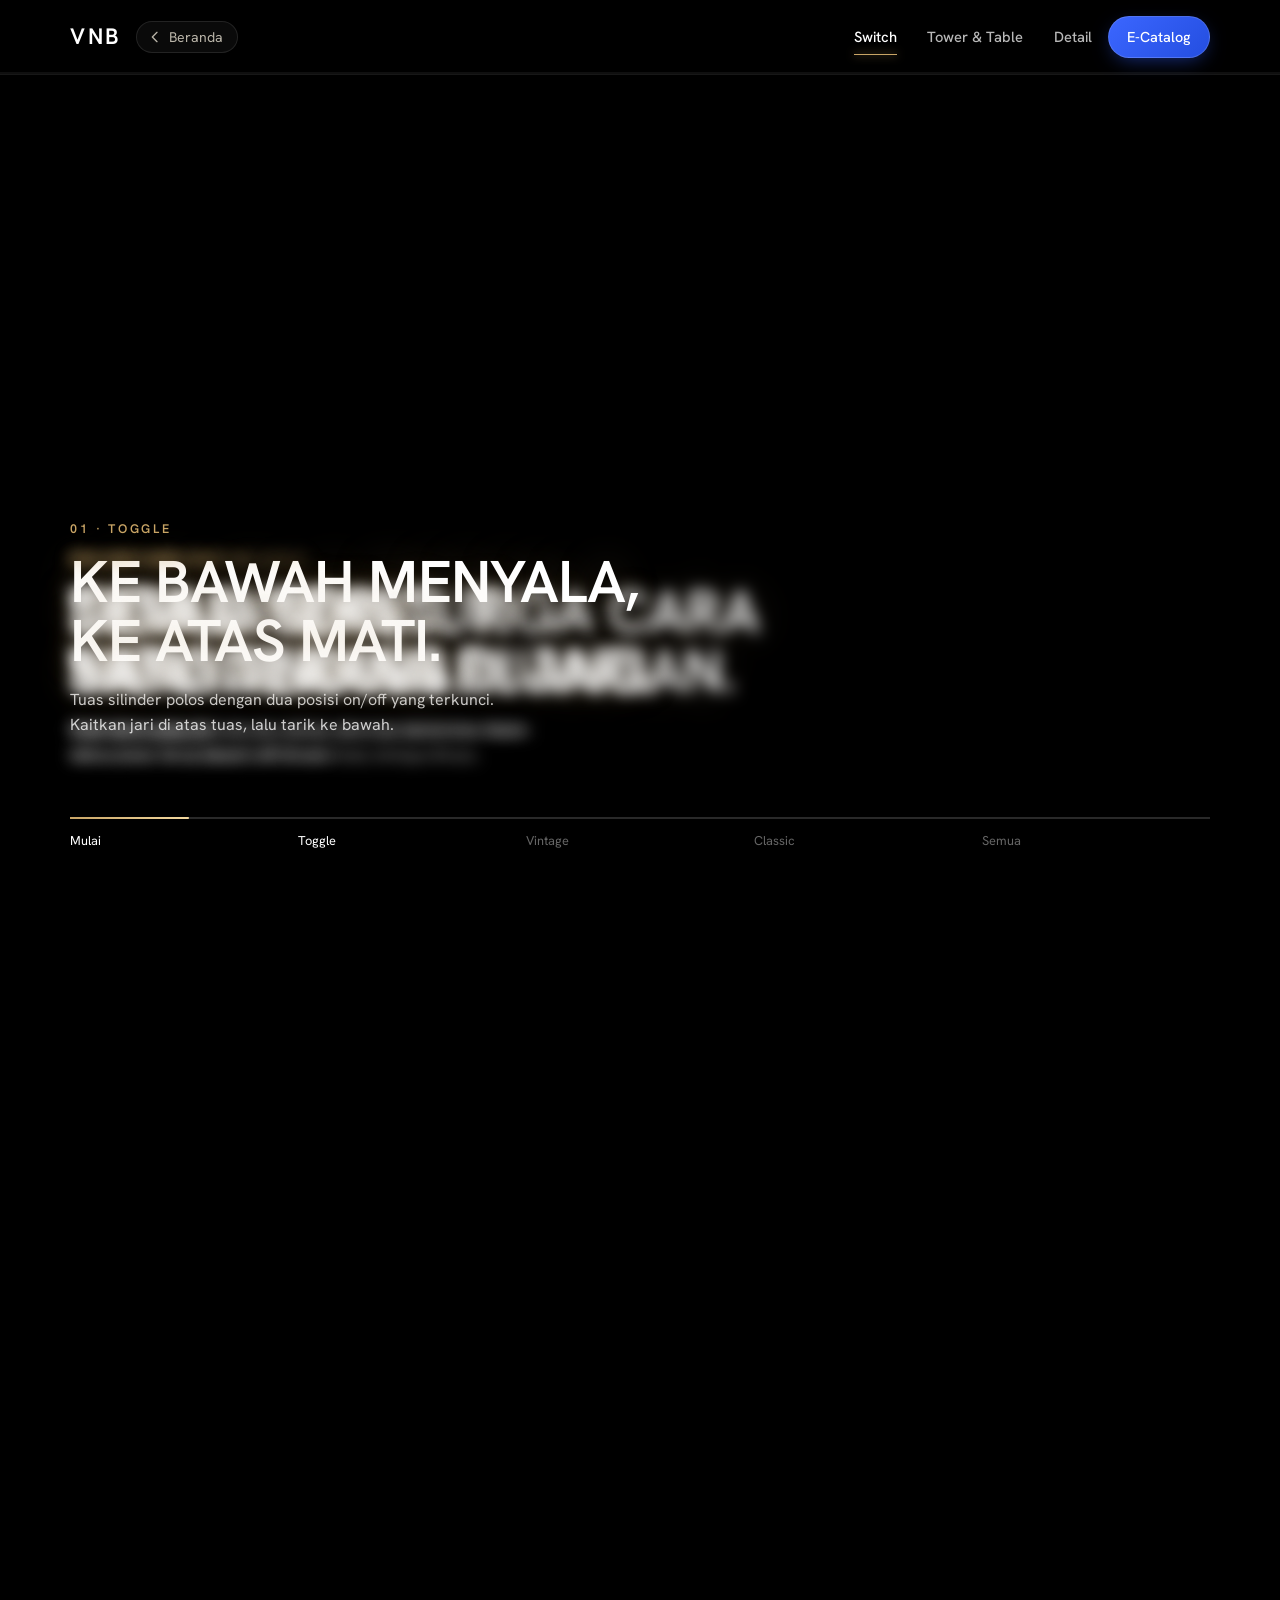
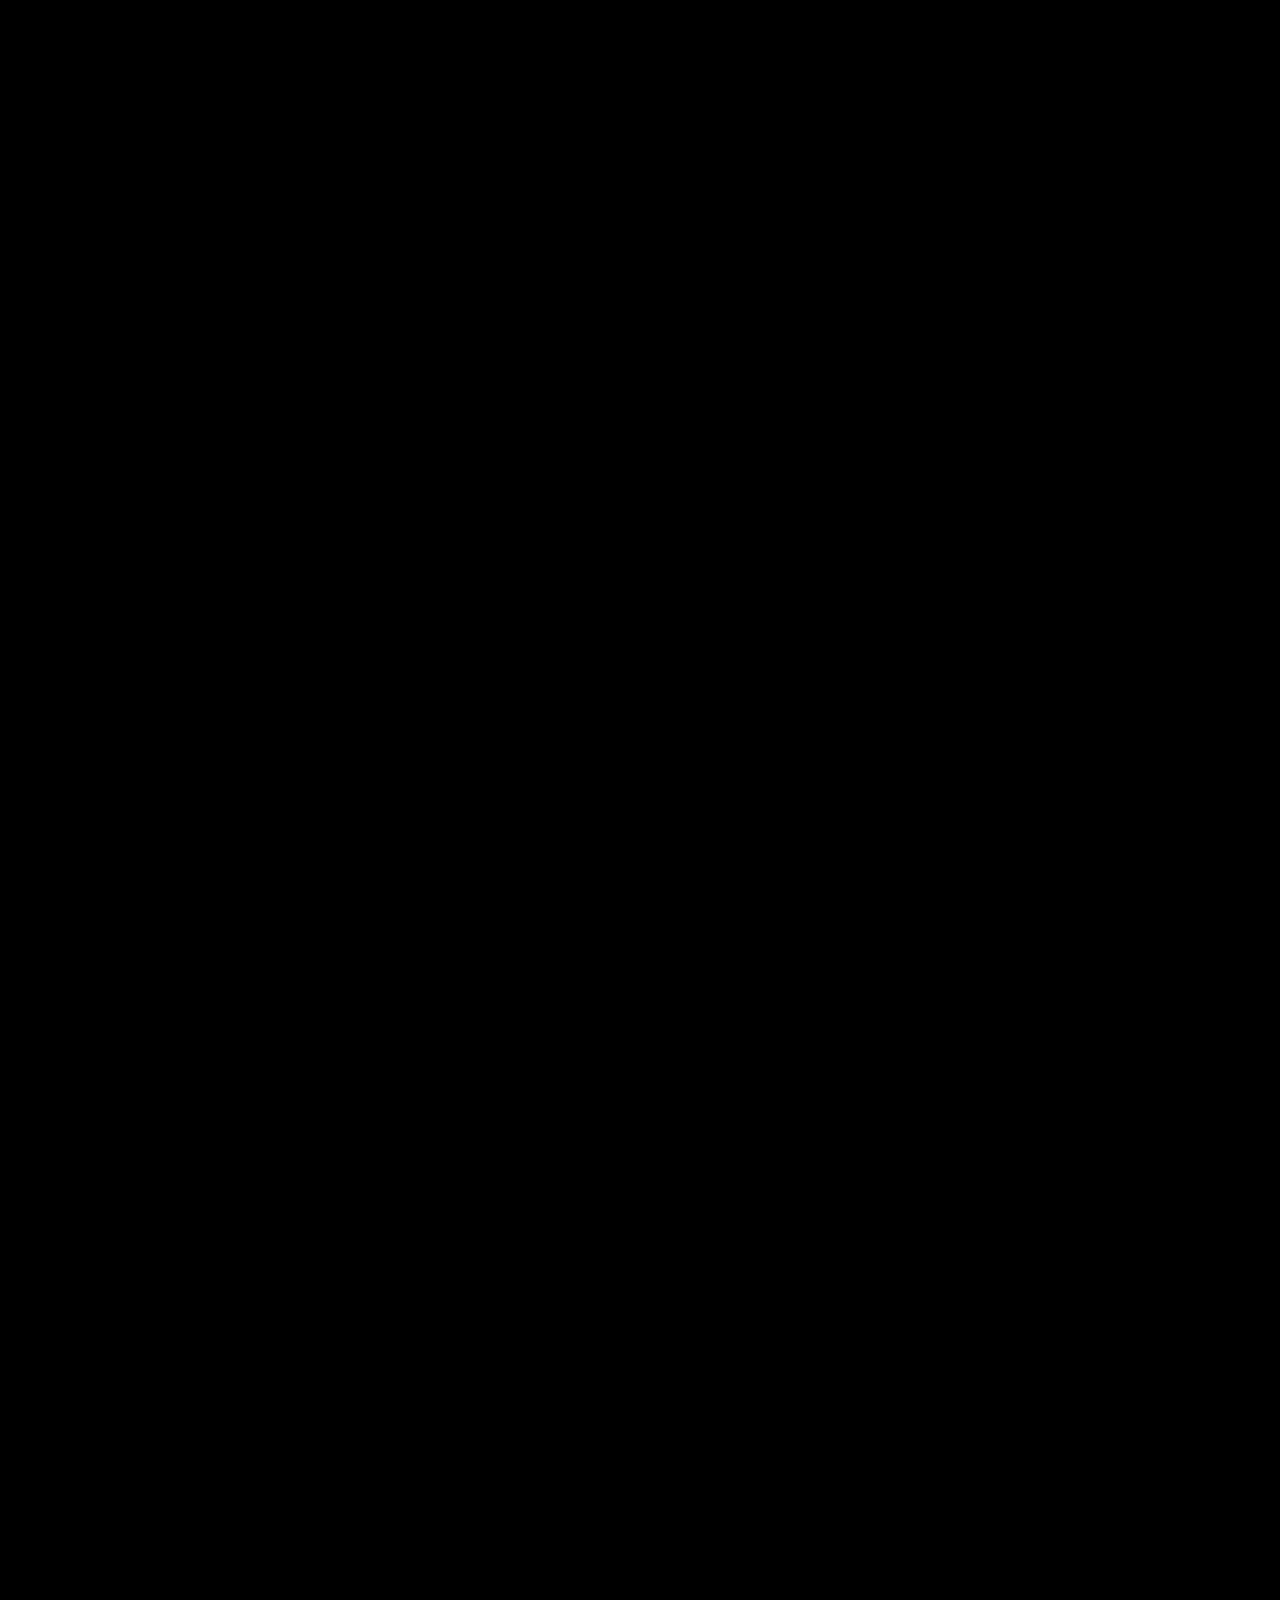
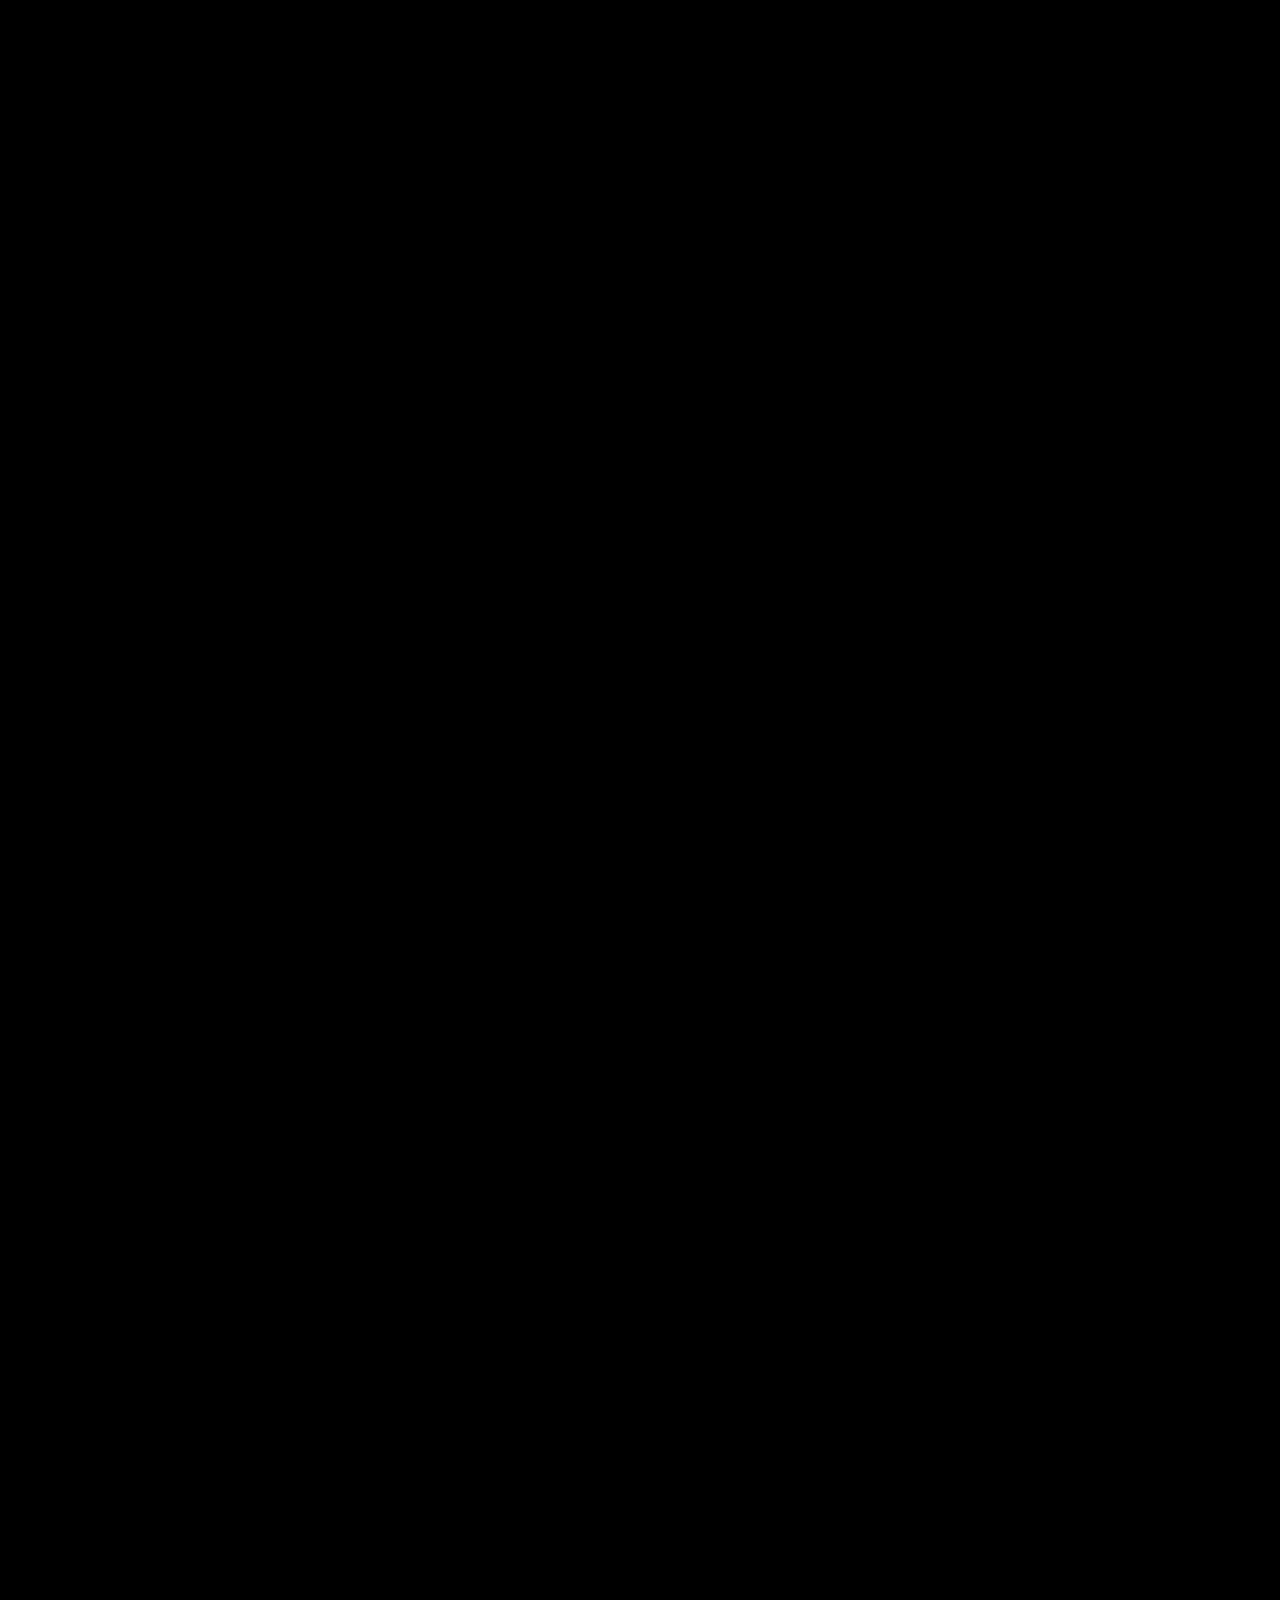
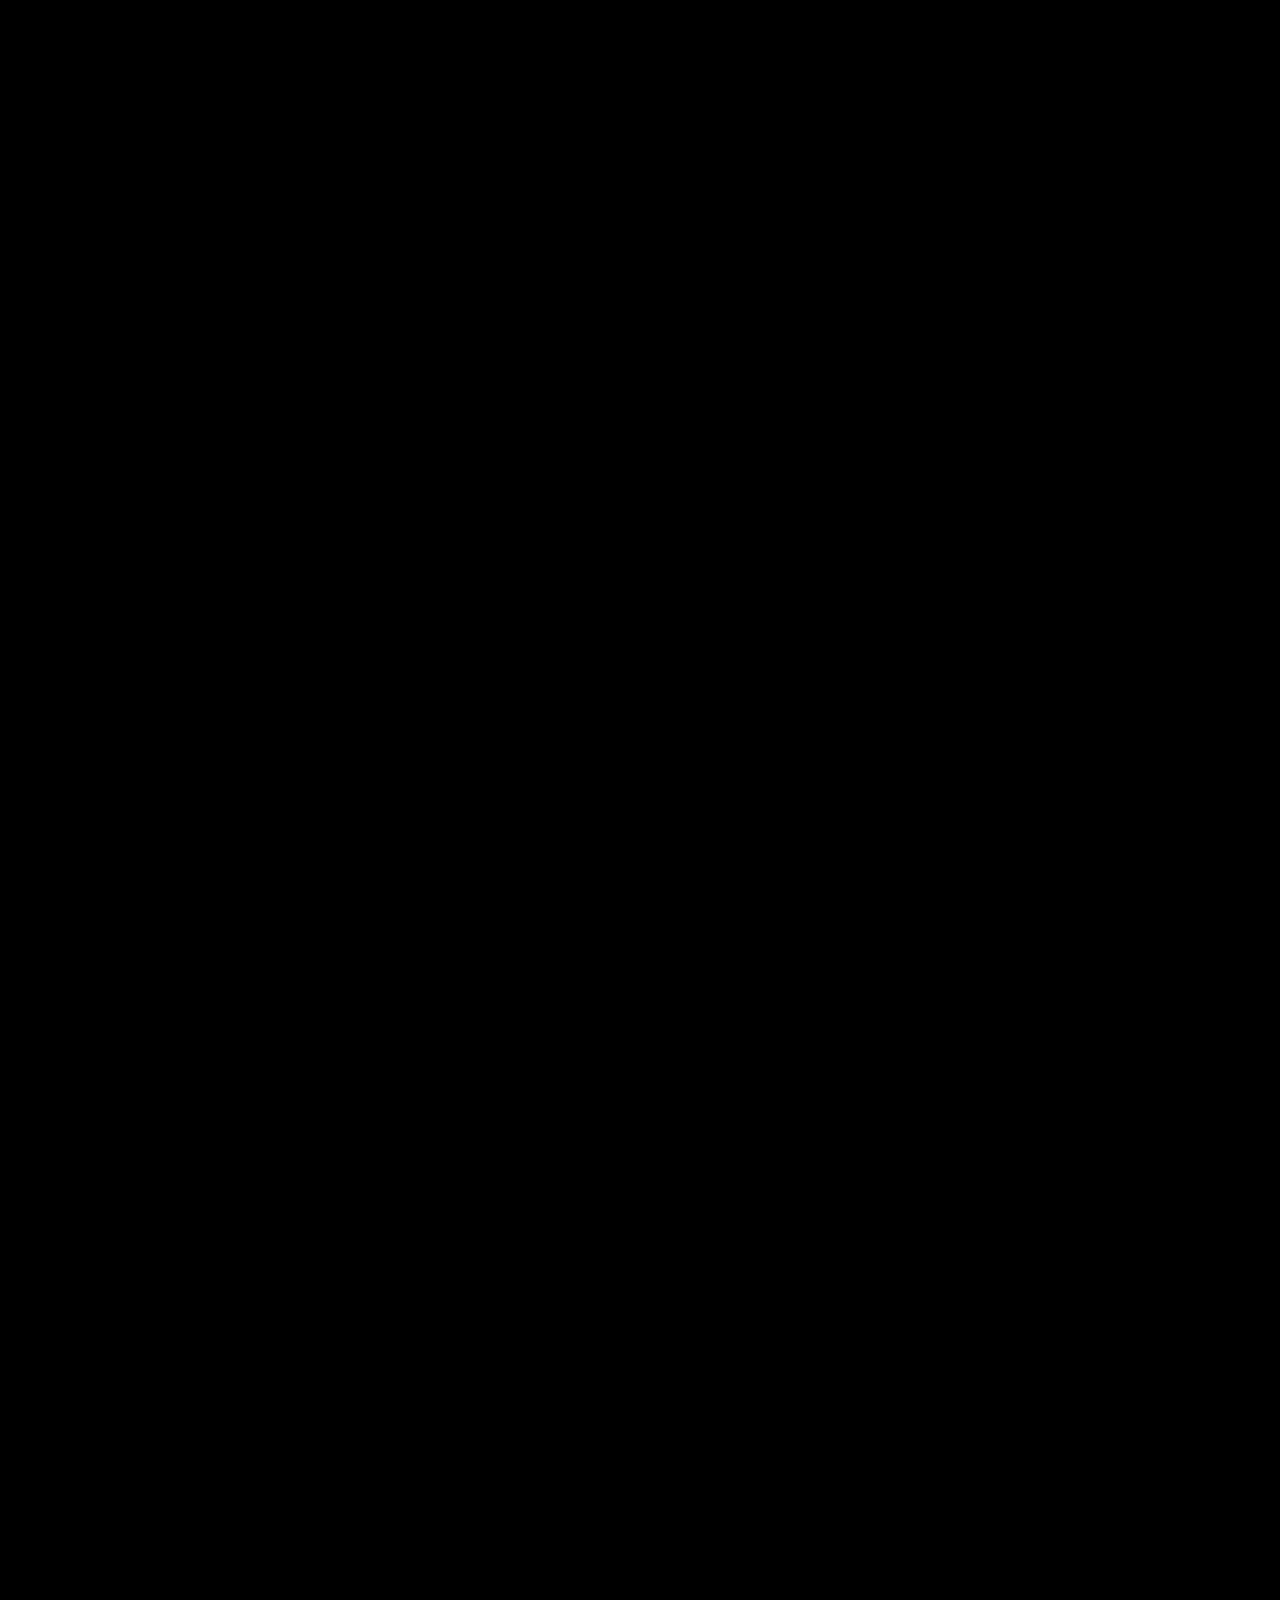
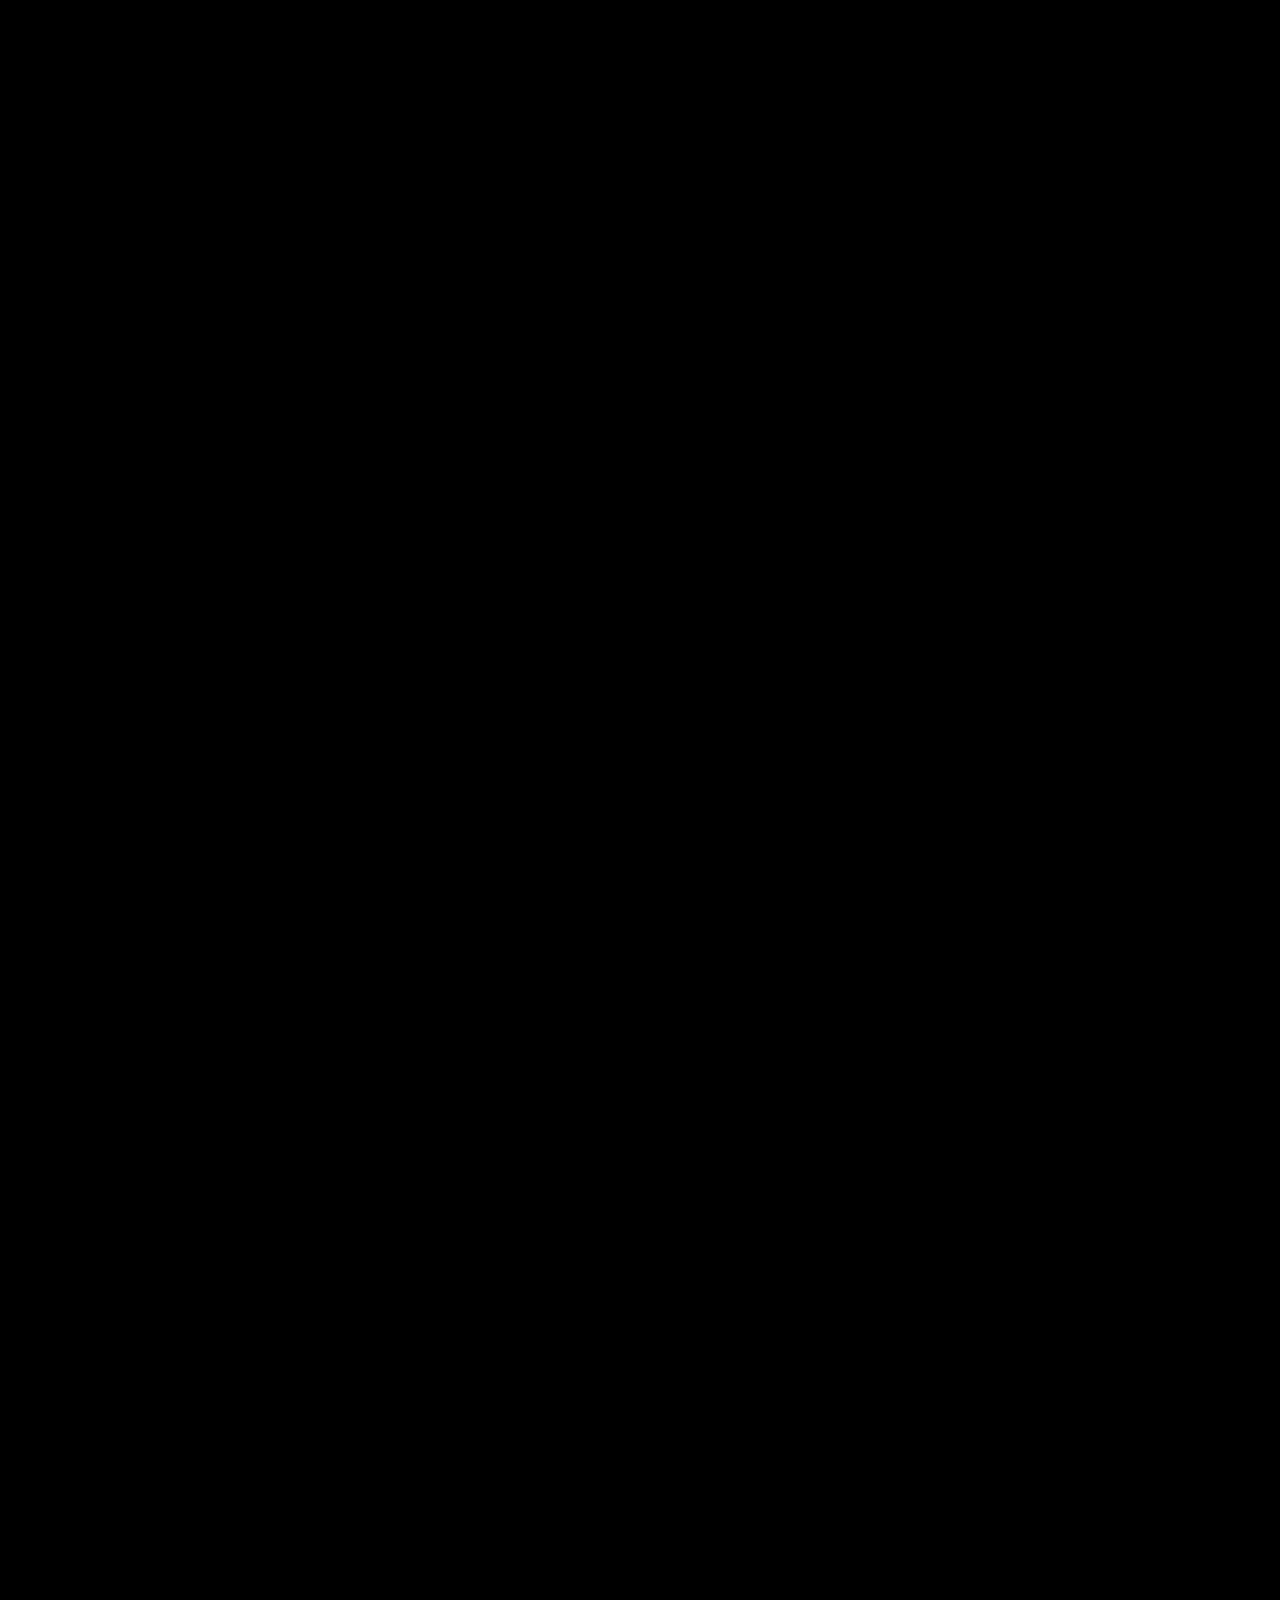
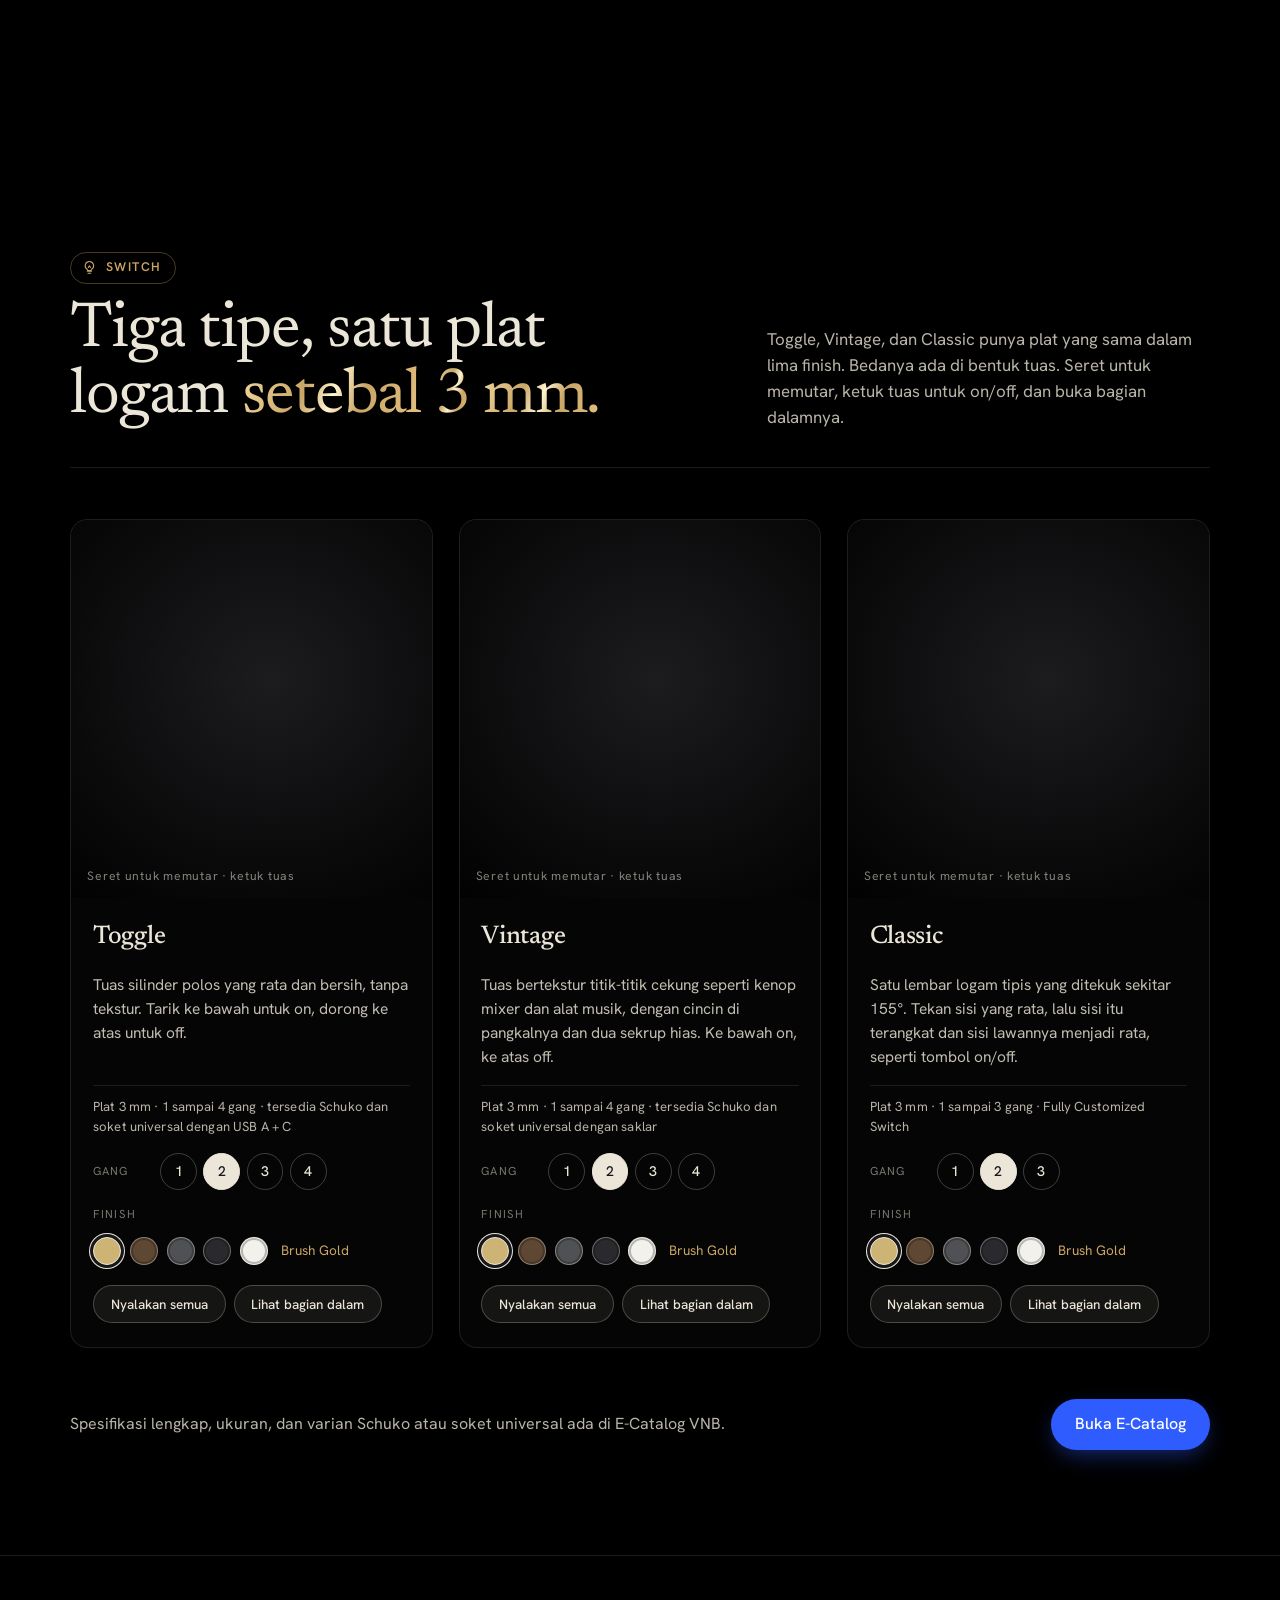
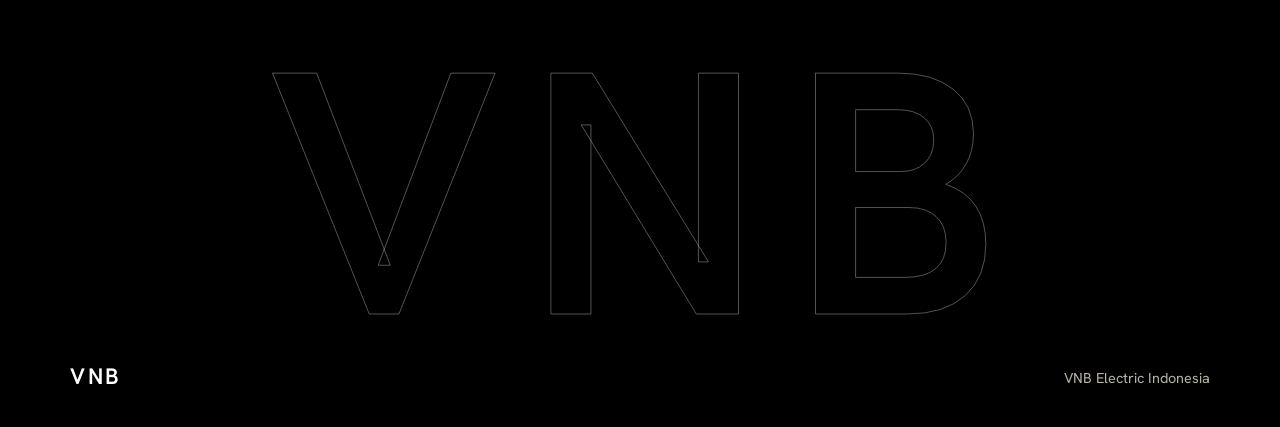
==== commit 1dfd30d5: "Add files via upload" ====
--- a/switch.html
+++ b/switch.html
@@ -4,9 +4,10 @@
 <meta charset="utf-8">
 <meta name="viewport" content="width=device-width, initial-scale=1, viewport-fit=cover">
 <title>Switch · VNB Artisan Switch</title>
+<link rel="preload" as="image" href="seq/switch-d/0000.webp" media="(min-aspect-ratio:4/5)">
 <meta name="description" content="Tiga tipe saklar VNB: Toggle, Vintage, dan Classic. Putar, tekan, dan ganti finish dalam 3D.">
 <meta name="theme-color" content="#000000">
-<link rel="stylesheet" href="style.css?v=20261111r">
+<link rel="stylesheet" href="style.css?v=20261116a">
 <script>document.documentElement.classList.add('js')</script>
 <style>
 .nav{background:rgba(0,0,0,.78)}
@@ -32,7 +33,7 @@
 </header>
 
 <main>
-<section class="sf" data-scene="switch" aria-label="Perjalanan 3D melewati tiga tipe saklar VNB">
+<section class="sf" data-scene="switch" data-seq="seq/switch" data-n="300" data-nm="200" data-stages="[0,0.0852,0.2752,0.4652,0.79]" aria-label="Perjalanan 3D melewati tiga tipe saklar VNB">
   <div class="sf-pin">
     <canvas class="sf-cv" aria-hidden="true"></canvas>
     <div class="sf-shade" aria-hidden="true"></div>
@@ -130,7 +131,7 @@
   var s=document.createElement('script');s.src='switch3d.js?v=20261111';document.body.appendChild(s);
 })();
 </script>
-<script src="realfly.js?v=20261111q"></script>
+<script src="seq.js?v=20261116b"></script>
 <script src="ui.js?v=20261110a"></script>
 <script src="motion.js?v=20261111a"></script>
 </body>
--- a/style.css
+++ b/style.css
@@ -438,7 +438,7 @@
 .sf{position:relative;height:900vh;background:#000}
 .sf.sf-off{display:none}
 .sf-pin{position:sticky;top:0;height:100vh;height:100svh;overflow:hidden;background:#000}
-.sf-cv{position:absolute;inset:0;width:100%;height:100%;display:block;opacity:0;transition:opacity 1.2s var(--ease-out)}
+.sf-cv{position:absolute;inset:0;width:100%;height:100%;display:block;object-fit:cover;opacity:0;transition:opacity 1.2s var(--ease-out)}
 .sf.is-ready .sf-cv{opacity:1}
 .sf-shade{position:absolute;inset:0;pointer-events:none;background:linear-gradient(90deg,rgba(0,0,0,.7) 0%,rgba(0,0,0,.2) 40%,rgba(0,0,0,0) 60%),linear-gradient(0deg,rgba(0,0,0,.8) 0%,rgba(0,0,0,0) 30%)}
 .sf-caps{position:absolute;left:var(--gutter);bottom:18vh;bottom:18svh;width:min(46rem,88vw);display:grid}
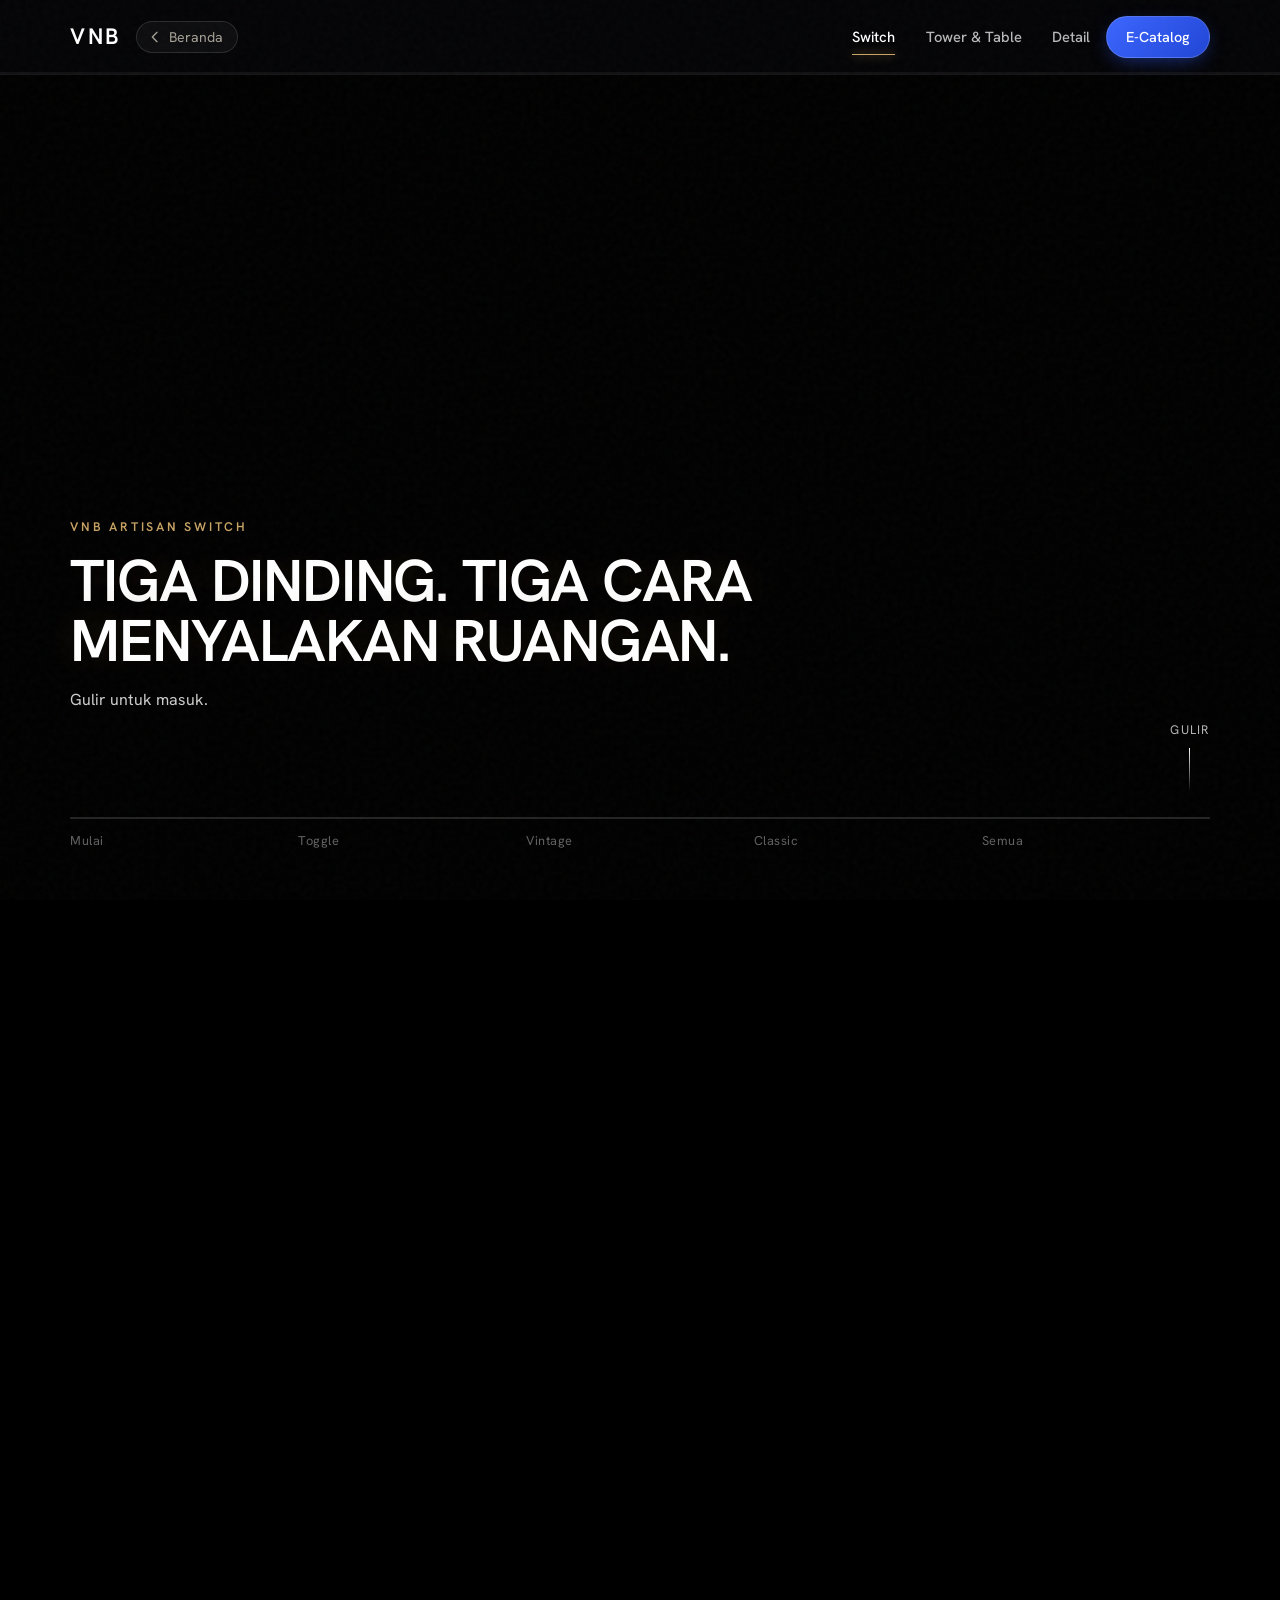
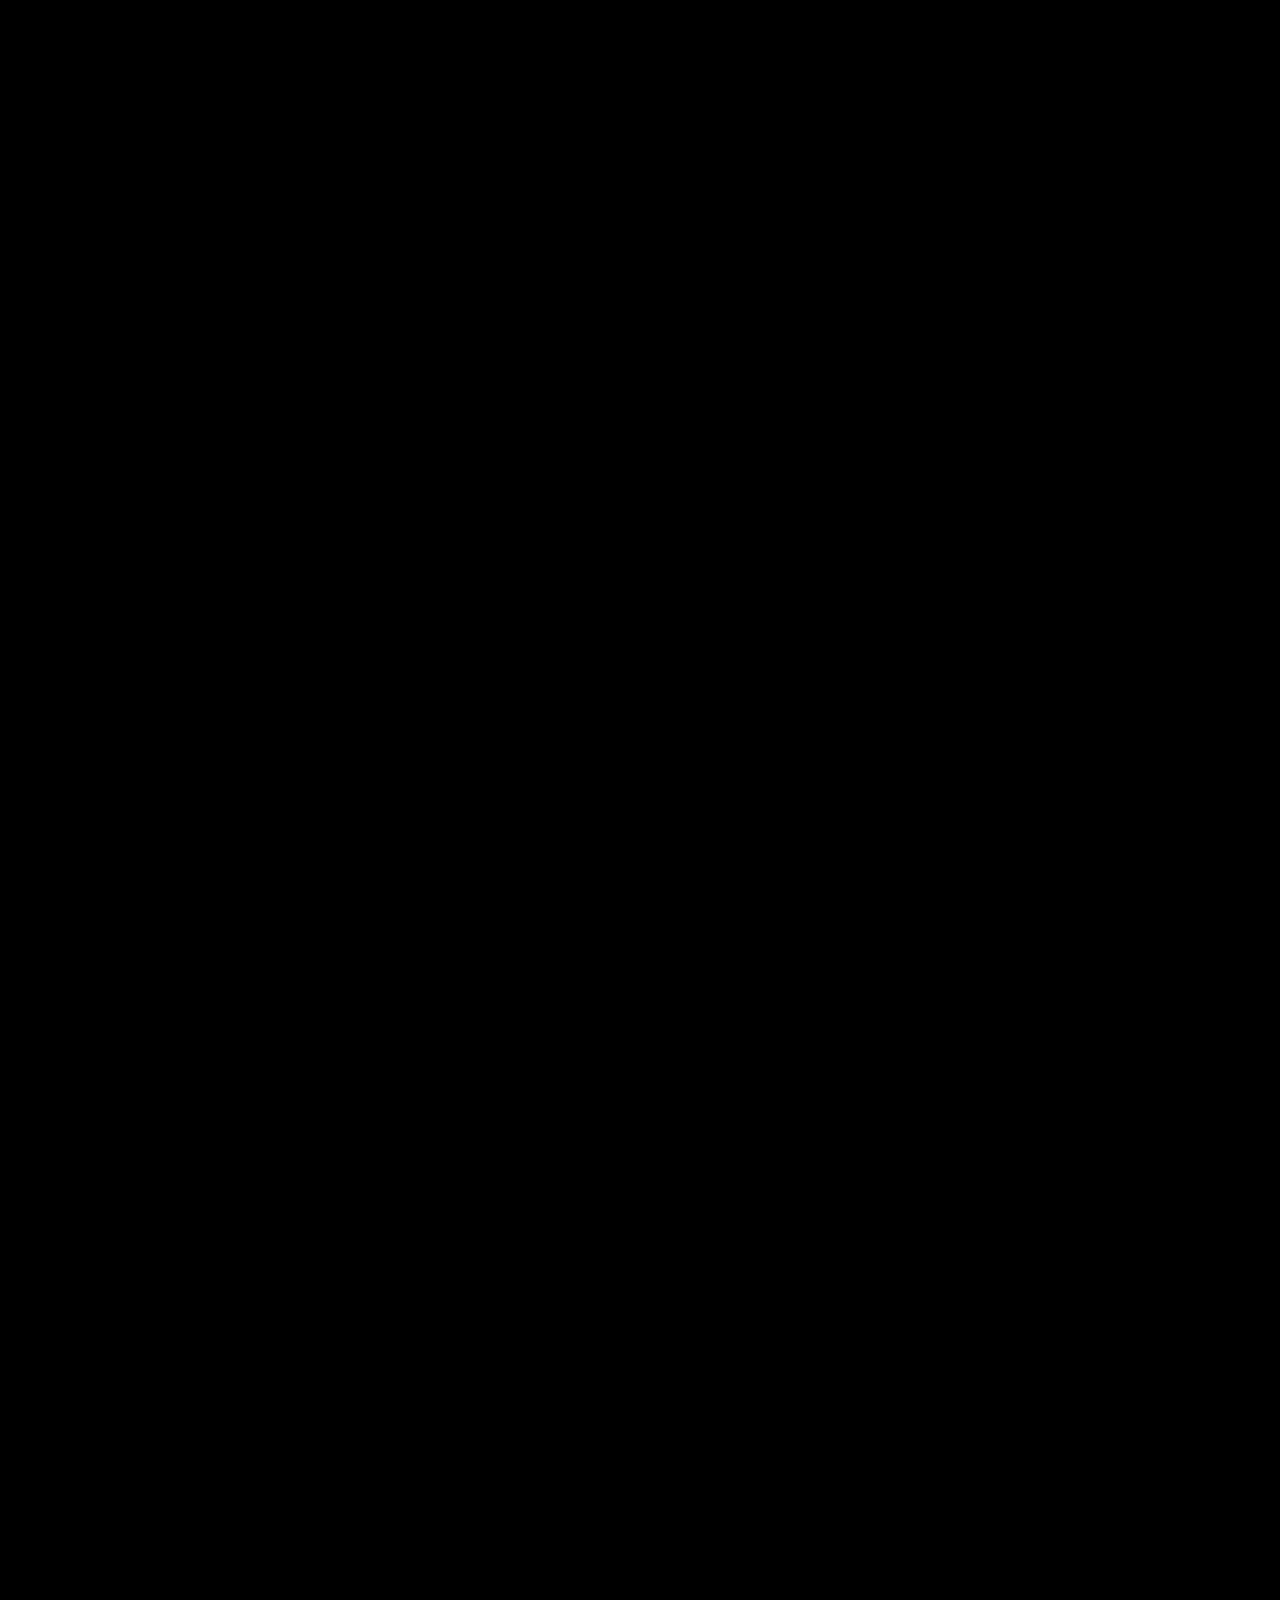
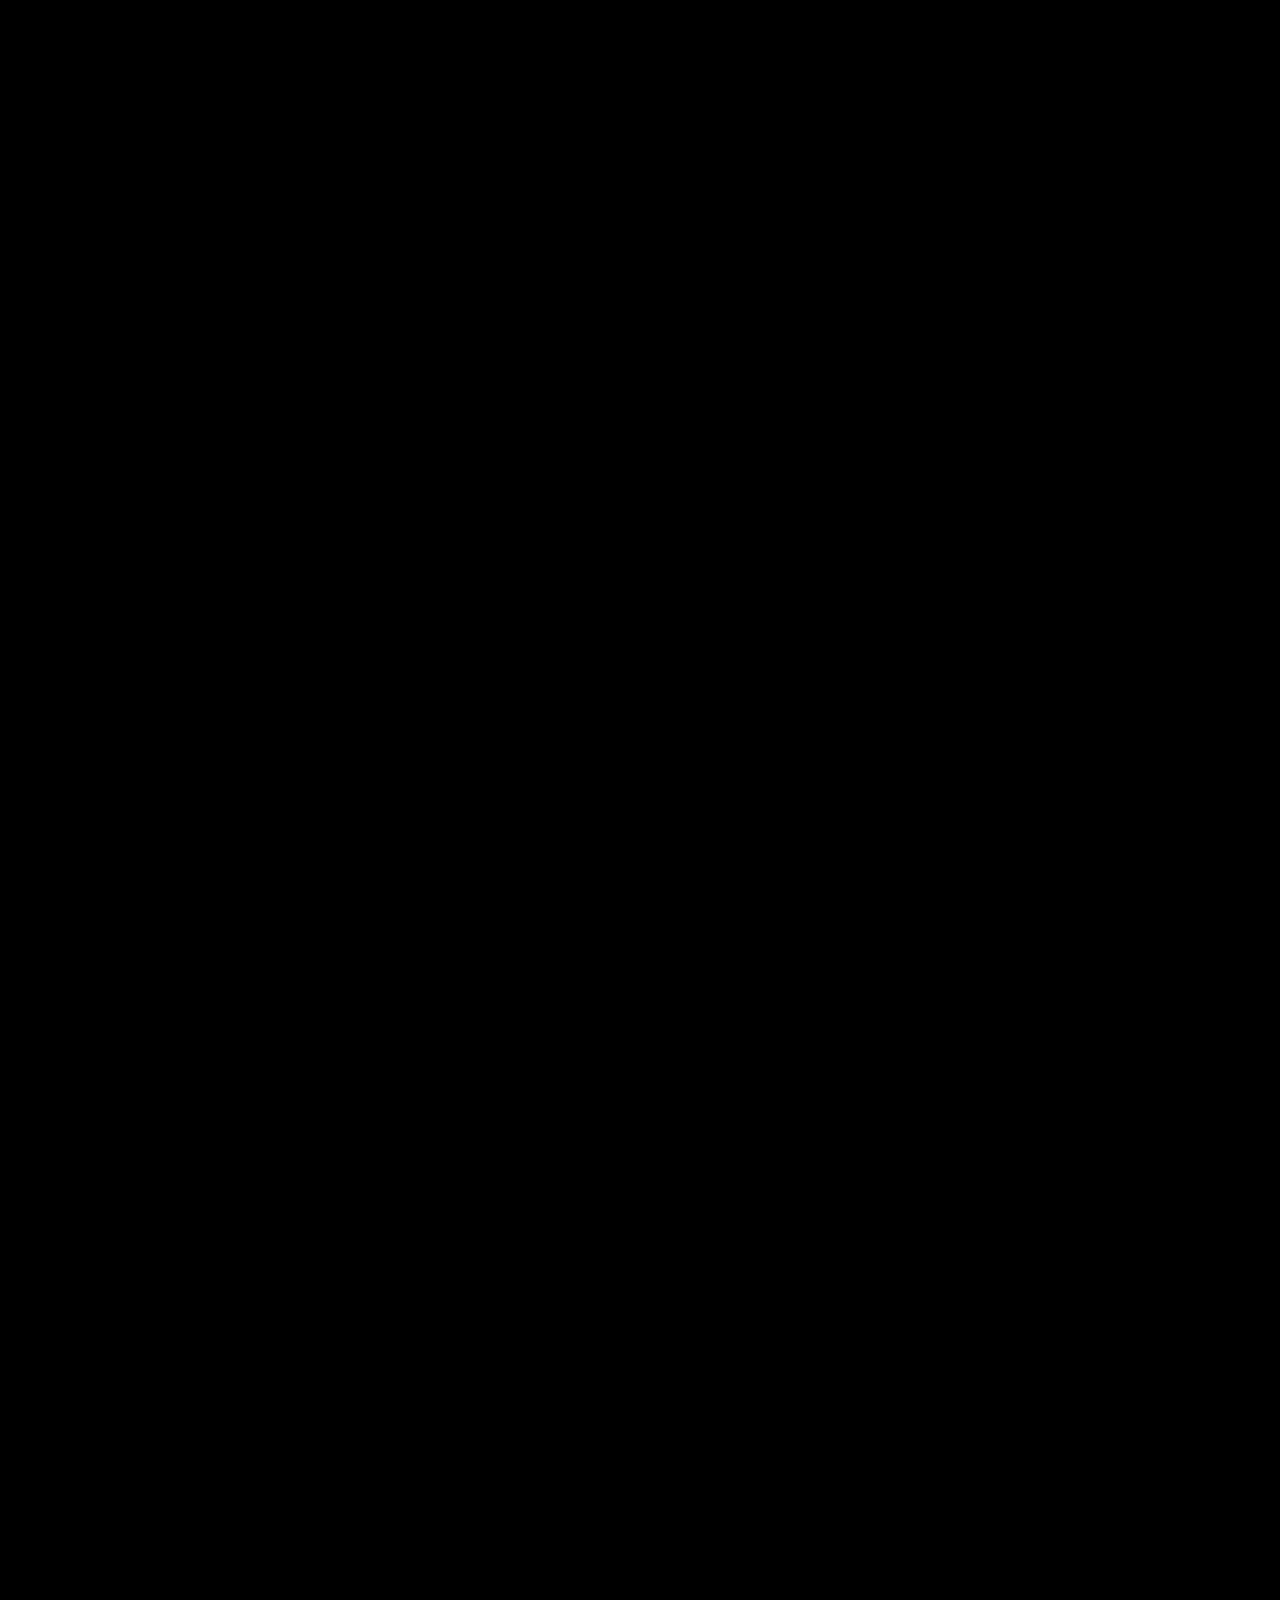
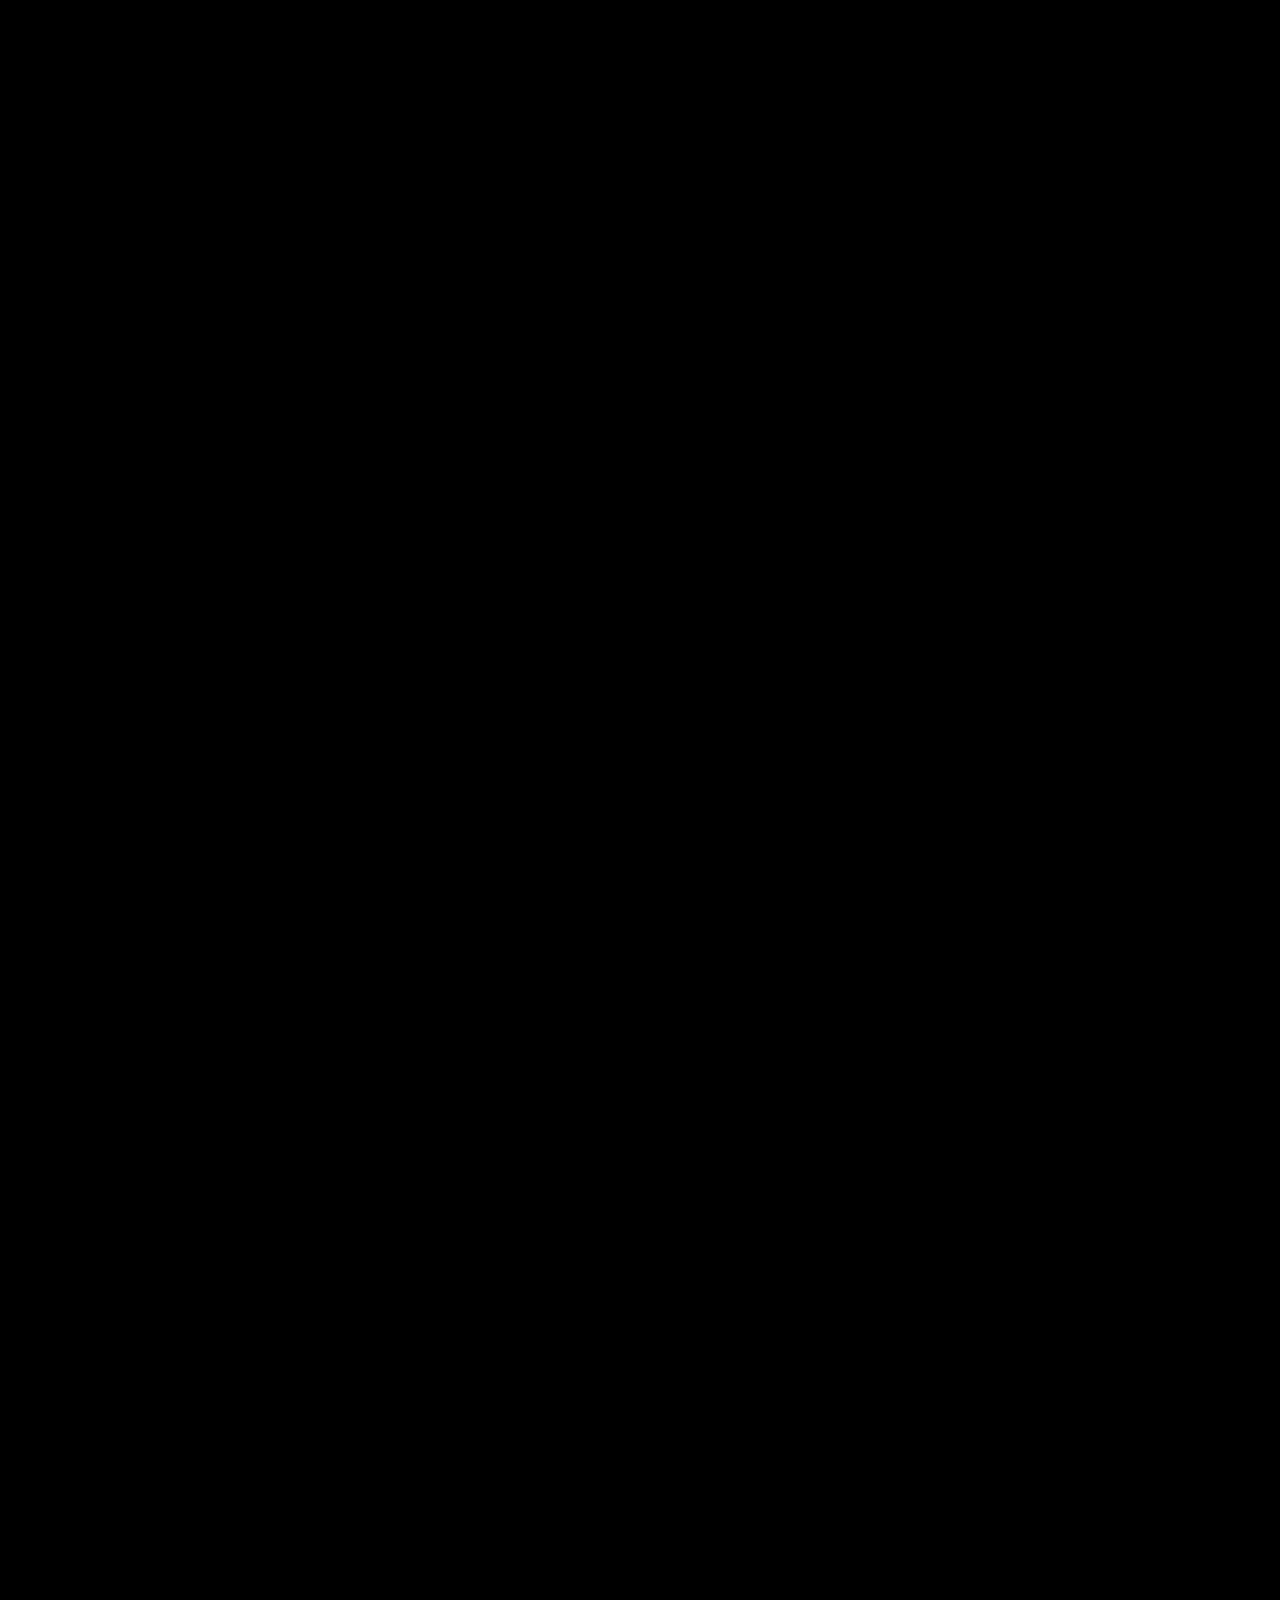
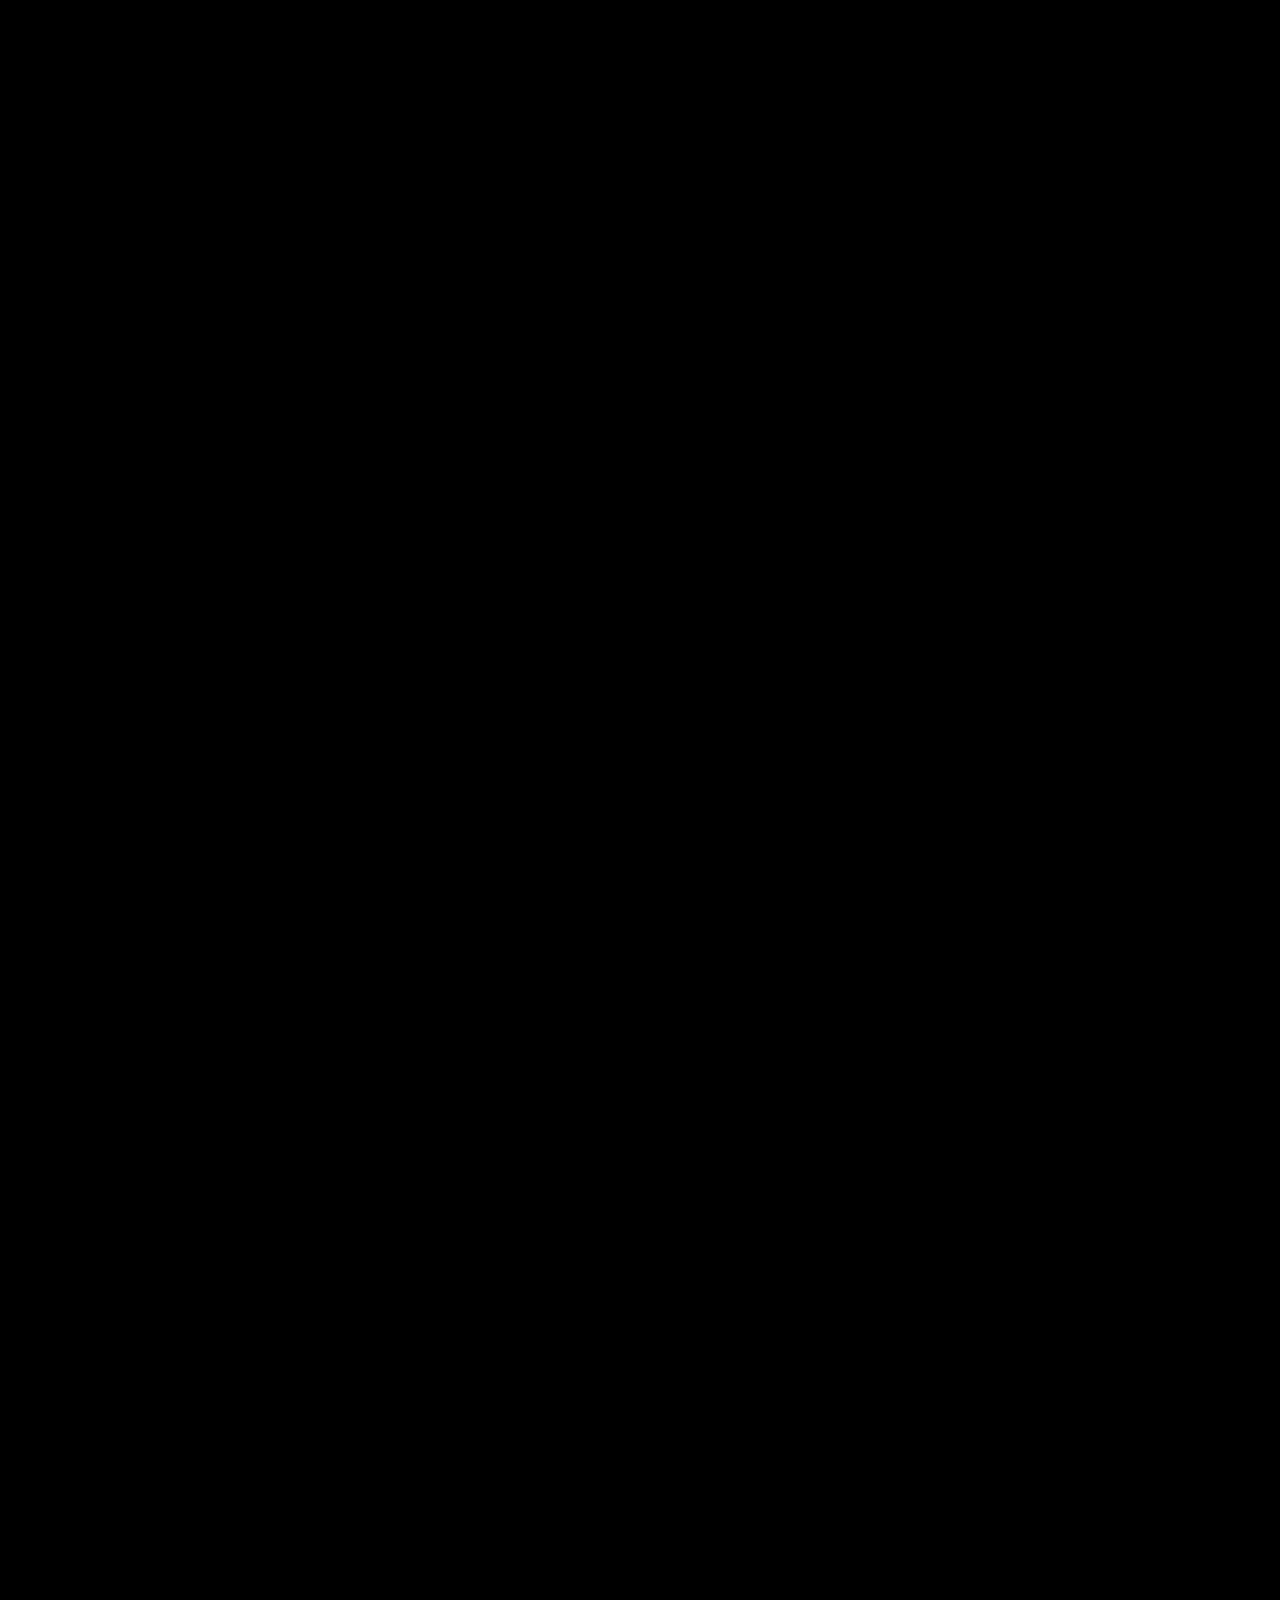
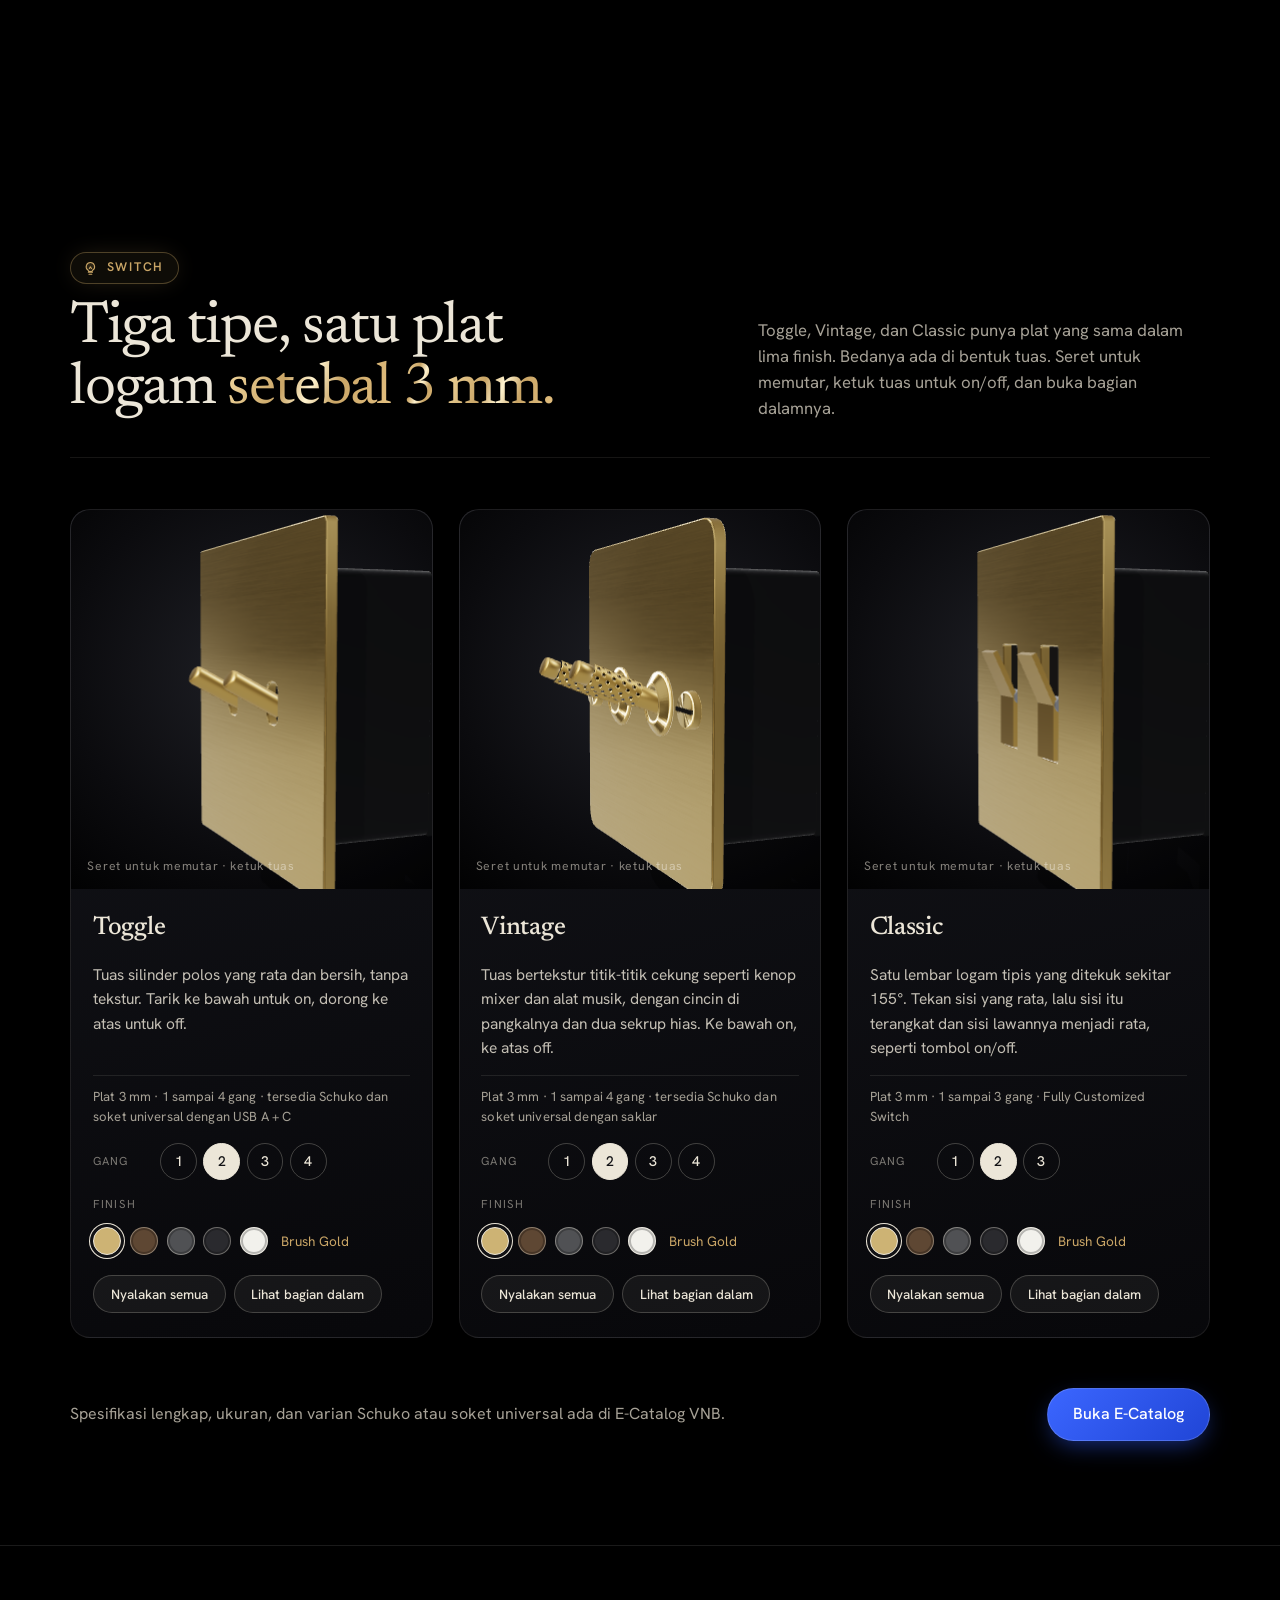
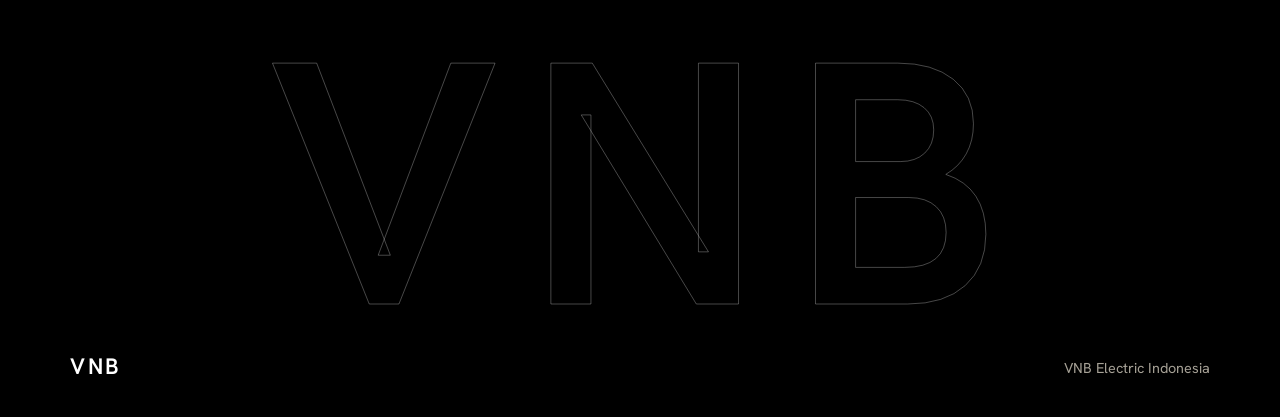
==== commit deffcec8: "Add files via upload" ====
--- a/switch.html
+++ b/switch.html
@@ -4,10 +4,9 @@
 <meta charset="utf-8">
 <meta name="viewport" content="width=device-width, initial-scale=1, viewport-fit=cover">
 <title>Switch · VNB Artisan Switch</title>
-<link rel="preload" as="image" href="seq/switch-d/0000.webp" media="(min-aspect-ratio:4/5)">
 <meta name="description" content="Tiga tipe saklar VNB: Toggle, Vintage, dan Classic. Putar, tekan, dan ganti finish dalam 3D.">
 <meta name="theme-color" content="#000000">
-<link rel="stylesheet" href="style.css?v=20261116a">
+<link rel="stylesheet" href="style.css?v=20261111r">
 <script>document.documentElement.classList.add('js')</script>
 <style>
 .nav{background:rgba(0,0,0,.78)}
@@ -33,7 +32,7 @@
 </header>
 
 <main>
-<section class="sf" data-scene="switch" data-seq="seq/switch" data-n="300" data-nm="200" data-stages="[0,0.0852,0.2752,0.4652,0.79]" aria-label="Perjalanan 3D melewati tiga tipe saklar VNB">
+<section class="sf" data-scene="switch" aria-label="Perjalanan 3D melewati tiga tipe saklar VNB">
   <div class="sf-pin">
     <canvas class="sf-cv" aria-hidden="true"></canvas>
     <div class="sf-shade" aria-hidden="true"></div>
@@ -131,7 +130,7 @@
   var s=document.createElement('script');s.src='switch3d.js?v=20261111';document.body.appendChild(s);
 })();
 </script>
-<script src="seq.js?v=20261116b"></script>
+<script src="realfly.js?v=20261116c"></script>
 <script src="ui.js?v=20261110a"></script>
 <script src="motion.js?v=20261111a"></script>
 </body>
--- a/style.css
+++ b/style.css
@@ -1,532 +1,1295 @@
-/* ---------- fonts (lokal, jalan tanpa internet) ---------- */
+/* ---------- Fonts (Lokal, jalan tanpa internet) ---------- */
 @font-face{font-family:"Newsreader";font-style:normal;font-weight:400;font-display:swap;src:url(fonts/newsreader-latin-400-normal.woff2) format("woff2")}
 @font-face{font-family:"Newsreader";font-style:normal;font-weight:500;font-display:swap;src:url(fonts/newsreader-latin-500-normal.woff2) format("woff2")}
 @font-face{font-family:"Hanken Grotesk";font-style:normal;font-weight:400;font-display:swap;src:url(fonts/hanken-grotesk-latin-400-normal.woff2) format("woff2")}
 @font-face{font-family:"Hanken Grotesk";font-style:normal;font-weight:500;font-display:swap;src:url(fonts/hanken-grotesk-latin-500-normal.woff2) format("woff2")}
 @font-face{font-family:"Hanken Grotesk";font-style:normal;font-weight:600;font-display:swap;src:url(fonts/hanken-grotesk-latin-600-normal.woff2) format("woff2")}
 
-/* ---------- tokens ---------- */
-:root{
-  --basalt:#141416;
-  --slate:#1d1e21;
-  --bone:#ece6d8;
-  --bone-dim:#b9b4a8;
-  --ink:#16161a;
-  --brass:#c9a566;
-  --vnb-blue:#2f5cff;
-  --gutter:clamp(1.25rem,5.5vw,5rem);
-  --serif:"Newsreader",Georgia,"Times New Roman",serif;
-  --sans:"Hanken Grotesk",system-ui,-apple-system,"Segoe UI",Roboto,sans-serif;
-}
-*{box-sizing:border-box}
-html{scroll-behavior:smooth;-webkit-text-size-adjust:100%}
-body{margin:0;background:var(--basalt);color:var(--bone);font-family:var(--sans);font-size:1rem;line-height:1.55;-webkit-font-smoothing:antialiased}
-img{max-width:100%}
-a{color:inherit}
-:focus-visible{outline:2px solid var(--brass);outline-offset:3px}
-
-/* ---------- nav ---------- */
-.nav{position:fixed;inset:0 0 auto 0;z-index:20;display:flex;align-items:center;justify-content:space-between;gap:1.5rem;padding:1rem var(--gutter);transition:background .3s ease,backdrop-filter .3s ease}
-.nav.is-solid{background:rgba(20,20,22,.94);-webkit-backdrop-filter:blur(14px);backdrop-filter:blur(14px)}
-.brand{font-weight:600;font-size:1.4rem;letter-spacing:.06em;text-decoration:none;color:#fff}
-.nav-links{display:flex;gap:1.75rem;margin-left:auto;font-size:.95rem}
-.nav-links a{text-decoration:none;color:rgba(255,255,255,.82)}
-.nav-links a:hover{color:#fff}
-.btn-catalog{background:var(--vnb-blue);color:#fff;text-decoration:none;font-weight:500;font-size:.9rem;padding:.55rem 1.15rem;border-radius:999px}
-.btn-catalog:hover{background:#4a72ff}
-
-/* ---------- scroll story ---------- */
-.story{position:relative;height:640vh}
-.pin{position:sticky;top:0;height:100vh;height:100svh;overflow:hidden;background:#222}
-#scene{position:absolute;inset:0;width:100%;height:100%;display:block;--pa:#dcc189;--pb:#b08d4f}
-.scrim{position:absolute;inset:0;pointer-events:none;background:
-  linear-gradient(90deg,rgba(10,10,12,.82) 0%,rgba(10,10,12,.55) 34%,rgba(10,10,12,0) 62%),
-  linear-gradient(0deg,rgba(10,10,12,.72) 0%,rgba(10,10,12,0) 34%),
-  linear-gradient(180deg,rgba(10,10,12,.5) 0%,rgba(10,10,12,0) 16%)}
-
-.caption{position:absolute;left:var(--gutter);bottom:19vh;bottom:19svh;width:min(44rem,88vw);color:#fff}
-.cap-title{margin:0;font-family:var(--serif);font-weight:400;font-size:clamp(2.4rem,5.6vw,5.4rem);line-height:1;letter-spacing:-.022em;max-width:11em;text-wrap:balance}
-.cap-sub{margin:1.1rem 0 0;max-width:30rem;font-size:clamp(1rem,1.25vw,1.15rem);line-height:1.5;color:rgba(255,255,255,.82)}
-.cap-title,.cap-sub{transition:opacity .28s ease,transform .28s ease}
-.caption.swap .cap-title,.caption.swap .cap-sub{opacity:0;transform:translateY(10px)}
-
-.finishes{display:flex;align-items:center;flex-wrap:wrap;gap:.7rem;margin-top:1.4rem;opacity:0;transform:translateY(6px);pointer-events:none;transition:opacity .4s ease,transform .4s ease}
-.finishes.show{opacity:1;transform:none;pointer-events:auto}
-.sw{appearance:none;width:30px;height:30px;padding:0;border-radius:50%;background:var(--c);border:1.5px solid rgba(255,255,255,.4);cursor:pointer}
-.sw.is-on{outline:2px solid var(--bone);outline-offset:3px}
-.sw:focus-visible{outline:2px solid var(--brass);outline-offset:3px}
-.sw-name{margin-left:.4rem;font-size:.9rem;color:rgba(255,255,255,.85)}
-
-.rail{position:absolute;left:var(--gutter);right:var(--gutter);bottom:5.5vh;bottom:5.5svh;pointer-events:none}
-.rail::before{content:"";display:block;height:2px;background:rgba(255,255,255,.22)}
-.rail-fill{position:absolute;left:0;top:0;height:2px;width:0;background:var(--brass)}
-.rail ol{list-style:none;margin:.7rem 0 0;padding:0;display:grid;grid-template-columns:repeat(5,1fr);font-size:.8rem;color:rgba(255,255,255,.45)}
-.rail li{transition:color .3s ease}
-.rail li.on{color:#fff}
-
-.scroll-cue{position:absolute;right:var(--gutter);bottom:11vh;bottom:11svh;display:flex;flex-direction:column;align-items:center;gap:.5rem;font-size:.8rem;color:rgba(255,255,255,.75);transition:opacity .4s ease}
-.scroll-cue i{display:block;width:1px;height:44px;background:linear-gradient(#fff,rgba(255,255,255,0));transform-origin:top}
-.scroll-cue.gone{opacity:0}
-@keyframes cue{0%{transform:scaleY(0)}60%{transform:scaleY(1)}100%{transform:scaleY(1);opacity:0}}
-
-#hit:focus-visible .focusring{opacity:1}
-.pulse{transform-box:fill-box;transform-origin:center}
-#scene.hint-on .pulse{opacity:.5}
-@keyframes pulse{0%{transform:scale(.78);opacity:.8}100%{transform:scale(1.3);opacity:0}}
-
-/* ---------- produk ---------- */
-.lines{padding:clamp(5rem,10vw,9rem) var(--gutter);background:var(--basalt)}
-.lines-head{display:grid;grid-template-columns:minmax(0,1.3fr) minmax(0,1fr);gap:2rem clamp(2rem,6vw,6rem);align-items:end;margin-bottom:clamp(2.5rem,5vw,4.5rem)}
-.lines-head h2{margin:0;font-family:var(--serif);font-weight:400;font-size:clamp(2.1rem,4.4vw,4rem);line-height:1.04;letter-spacing:-.02em;max-width:16em;text-wrap:balance}
-.lines-head p{margin:0;max-width:34rem;color:var(--bone-dim);font-size:1.05rem}
-
-.lines-grid{display:grid;grid-template-columns:repeat(12,minmax(0,1fr));gap:clamp(2rem,3.5vw,3.25rem) clamp(1rem,2vw,2rem)}
-.line{display:flex;flex-direction:column}
-.line figure{position:relative;margin:0;overflow:hidden;background:#000;height:var(--h)}
-.line img{position:absolute;inset:0;display:block;width:100%;height:100%;object-fit:cover;transition:transform .7s ease}
-.line:hover img{transform:scale(1.035)}
-.line .meta{padding-top:1rem}
-.line h3{margin:0;font-family:var(--serif);font-weight:500;font-size:clamp(1.35rem,1.8vw,1.7rem);letter-spacing:-.01em}
-.line p{margin:.5rem 0 0;max-width:40ch;color:var(--bone-dim);font-size:.98rem}
-
-.l-tower{grid-column:1 / 9;--h:clamp(15rem,24vw,23rem)}
-.l-tower img{object-position:22% 50%}
-.l-floor{grid-column:9 / 13;--h:clamp(15rem,24vw,23rem)}
-.l-floor img{object-position:78% 50%}
-.l-table{grid-column:9 / 13;--h:clamp(15rem,24vw,23rem)}
-.l-table img{object-position:50% 35%}
-.l-track{grid-column:1 / 5;--h:clamp(15rem,24vw,23rem)}
-.l-track img{object-position:60% 55%}
-
-/* ---------- detail ---------- */
-.proof{display:grid;grid-template-columns:minmax(0,1.05fr) minmax(0,1fr);gap:clamp(2rem,6vw,6rem);align-items:center;padding:clamp(4.5rem,9vw,8rem) var(--gutter);background:var(--bone);color:var(--ink)}
-.proof h2{margin:0 0 clamp(2rem,4vw,3.25rem);font-family:var(--serif);font-weight:400;font-size:clamp(2.2rem,4.6vw,4.2rem);line-height:1.02;letter-spacing:-.022em;max-width:12em;text-wrap:balance}
-.facts{display:grid;grid-template-columns:repeat(3,minmax(0,1fr));gap:1.5rem clamp(1rem,2.5vw,2.25rem);margin:0 0 clamp(2rem,4vw,3rem);padding-top:1.5rem;border-top:1px solid rgba(22,22,26,.28)}
-.facts dt{font-family:var(--serif);font-size:clamp(2.2rem,4vw,3.6rem);line-height:1;letter-spacing:-.02em}
-.facts dd{margin:.6rem 0 0;font-size:.95rem;line-height:1.45;color:#3d3b36}
-.btn-solid{display:inline-block;background:var(--ink);color:var(--bone);text-decoration:none;font-weight:500;padding:.85rem 1.6rem;border-radius:999px}
-.btn-solid:hover{background:#32323a}
-.proof-img{margin:0;overflow:hidden;background:#000}
-.proof-img img{display:block;width:100%;height:auto;aspect-ratio:4/3.4;object-fit:cover;object-position:50% 70%}
-
-.foot{display:flex;align-items:center;justify-content:space-between;gap:1rem;padding:2rem var(--gutter);background:var(--basalt);color:var(--bone-dim);font-size:.9rem}
-.foot p{margin:0}
-
-/* ---------- layar kecil ---------- */
-@media (max-width:860px){
-  .nav-links{display:none}
-  .btn-catalog{margin-left:auto}
-  .scrim{background:
-    linear-gradient(0deg,rgba(10,10,12,.92) 0%,rgba(10,10,12,.7) 38%,rgba(10,10,12,0) 66%),
-    linear-gradient(180deg,rgba(10,10,12,.55) 0%,rgba(10,10,12,0) 16%)}
-  .caption{bottom:13vh;bottom:13svh;width:calc(100vw - 2*var(--gutter))}
-  .cap-title{font-size:clamp(2.1rem,9.4vw,3.2rem)}
-  .scroll-cue{display:none}
-  .rail ol{font-size:.7rem}
-  .lines-head{grid-template-columns:1fr}
-  .lines-grid{grid-template-columns:1fr}
-  .sw-trio,.l-tower,.l-floor,.l-table,.l-track{grid-column:1 / -1;--h:clamp(13rem,58vw,22rem)}
-  .l-switch figure{aspect-ratio:2.1 / 1}
-  .l-tower figure{flex:none;height:var(--h)}
-  .proof{grid-template-columns:1fr}
-  .facts{grid-template-columns:1fr 1fr 1fr}
-  .proof-img{order:-1}
-}
-@media (max-width:480px){
-  .facts{grid-template-columns:1fr;gap:1.25rem}
-  .facts div{display:grid;grid-template-columns:5.5rem 1fr;gap:1rem;align-items:baseline}
-  .facts dd{margin:0}
-}
-
-@media (prefers-reduced-motion:reduce){
-  html{scroll-behavior:auto}
-  *,*::before,*::after{animation:none !important;transition:none !important}
-}
-
-/* ---------- versi foto ---------- */
-.photo{position:absolute;inset:0;overflow:hidden;background:#1b2024;--x:0px;--y:0px;--w:100%;--h:100%}
-.layer{position:absolute;inset:0;will-change:opacity,clip-path}
-.layer img{position:absolute;left:var(--x);top:var(--y);width:var(--w);height:var(--h);max-width:none;display:block;user-select:none;-webkit-user-drag:none}
-#l2{clip-path:inset(0 100% 0 0)}
-#l3,#l4{opacity:0}
-#xray{position:absolute;left:var(--x);top:var(--y);width:var(--w);height:var(--h);display:block;pointer-events:none}
-.edge{position:absolute;top:0;bottom:0;left:0;width:18px;margin-left:-9px;opacity:0;pointer-events:none;background:linear-gradient(90deg,rgba(255,255,255,0),rgba(255,255,255,.5),rgba(255,255,255,0))}
-.hit{position:absolute;display:block;padding:0;border:0;border-radius:6px;background:transparent;cursor:pointer;pointer-events:none;left:0;top:0;width:0;height:0}
-.hit.on{pointer-events:auto}
-.hit::after{content:"";position:absolute;inset:-18%;border-radius:50%;border:2px solid rgba(232,200,139,.9);opacity:0}
-.hit.hint::after{opacity:.55;transition:opacity .6s}
-.hit:focus-visible{outline:3px solid #fff;outline-offset:4px}
-
-
-/* ---------- Switch 3D (tiga kartu) ---------- */
-.sw-trio{grid-column:1 / -1}
-.sw-head{display:flex;align-items:baseline;gap:1rem 2.5rem;flex-wrap:wrap;margin-bottom:1.5rem}
-.sw-head h3{margin:0;font-family:var(--serif);font-weight:500;font-size:clamp(1.8rem,2.8vw,2.5rem);letter-spacing:-.01em}
-.sw-head p{margin:0;max-width:44ch;color:var(--bone-dim)}
-.sw-cards{display:grid;grid-template-columns:repeat(3,minmax(0,1fr));gap:clamp(1rem,2vw,1.75rem)}
-.swcard{display:flex;flex-direction:column;background:linear-gradient(160deg,#1b1c20,#131315);border:1px solid rgba(236,230,216,.08);border-radius:6px;overflow:hidden}
-.sw3d-stage{position:relative;aspect-ratio:1/1.02;background:radial-gradient(90% 80% at 55% 42%,#36373d 0%,#1a1b1e 62%,#121214 100%)}
-.sw3d-stage canvas{position:absolute;inset:0;width:100%;height:100%;display:block;opacity:0;transition:opacity .6s ease;touch-action:pan-y;cursor:grab;outline-offset:-3px}
-.sw3d-stage canvas:active{cursor:grabbing}
-.sw3d-stage.ready canvas{opacity:1}
-.sw3d-poster{position:absolute;inset:0;width:100%;height:100%;object-fit:cover;transition:opacity .6s ease}
-.sw3d-stage.ready .sw3d-poster{opacity:0;pointer-events:none}
-.sw3d-hint{position:absolute;left:1rem;bottom:.8rem;margin:0;font-size:.76rem;letter-spacing:.06em;color:rgba(236,230,216,.55);transition:opacity .4s;pointer-events:none}
-.sw3d-stage.touched .sw3d-hint{opacity:0}
-.sw3d-fps{position:absolute;right:.6rem;top:.6rem;font:500 12px ui-monospace,monospace;background:#000a;color:#9f9;padding:3px 7px;border-radius:5px}
-.swbody{display:flex;flex-direction:column;gap:.95rem;padding:1.25rem 1.35rem 1.5rem;flex:1}
-.swbody h4{margin:0;font-family:var(--serif);font-weight:500;font-size:clamp(1.5rem,2vw,1.9rem);letter-spacing:-.01em}
-.swdesc{margin:0;color:var(--bone);opacity:.82;font-size:.97rem;min-height:6.2em}
-.swfacts{margin:0;color:var(--bone-dim);font-size:.82rem;letter-spacing:.01em;padding-top:.7rem;border-top:1px solid rgba(236,230,216,.1)}
-.ctl{display:flex;align-items:center;gap:.9rem;flex-wrap:wrap}
-.lbl{width:3.3rem;font-size:.72rem;letter-spacing:.1em;text-transform:uppercase;color:rgba(236,230,216,.5)}
-.chips{display:flex;gap:.4rem}
-.chip{min-width:2.3rem;height:2.3rem;font:500 .88rem var(--sans);color:var(--bone);background:none;border:1px solid rgba(236,230,216,.25);border-radius:99px;cursor:pointer;transition:background .2s,color .2s,border-color .2s}
-.chip.is-on{background:var(--bone);color:var(--ink);border-color:var(--bone)}
-.swatches{display:flex;align-items:center;gap:.55rem;flex-wrap:wrap}
-.fsw{width:28px;height:28px;border-radius:50%;border:1px solid rgba(236,230,216,.35);cursor:pointer;padding:0;background:var(--c);box-shadow:inset 0 0 0 2px rgba(0,0,0,.25);transition:transform .2s}
-.fsw:hover{transform:scale(1.1)}
-.fsw.is-on{border-color:var(--bone);box-shadow:0 0 0 3px #17181b,0 0 0 4px var(--bone)}
-.finname{font-size:.85rem;color:var(--brass);margin-left:.25rem}
-.actions{display:flex;gap:.5rem;flex-wrap:wrap;margin-top:auto;padding-top:.3rem}
-.btn3d{font:500 .84rem var(--sans);color:var(--bone);background:rgba(236,230,216,.07);border:1px solid rgba(236,230,216,.25);border-radius:99px;padding:.6rem 1.05rem;cursor:pointer;transition:background .2s,border-color .2s}
-.btn3d:hover{background:rgba(236,230,216,.14)}
-.btn3d[aria-pressed="true"]{background:var(--brass);border-color:var(--brass);color:var(--ink)}
-.chip:focus-visible,.fsw:focus-visible,.btn3d:focus-visible,.sw3d-stage canvas:focus-visible{outline:2px solid var(--brass);outline-offset:3px}
-@media (max-width:1000px){.sw-cards{grid-template-columns:1fr}.sw3d-stage{aspect-ratio:1/.85}.swdesc{min-height:0}}
-@media (prefers-reduced-motion:reduce){.sw3d-stage canvas,.sw3d-poster{transition:none}}
-.line-cta{grid-column:5 / 13;display:flex;flex-direction:column;align-items:flex-start;justify-content:center;gap:1.4rem;padding:0 clamp(0rem,3vw,3rem);border-left:1px solid rgba(236,230,216,.12)}
-.line-cta p{margin:0;font-family:var(--serif);font-size:clamp(1.5rem,2.6vw,2.4rem);line-height:1.15;letter-spacing:-.01em;max-width:18em;text-wrap:balance}
-.btn-cta{display:inline-block;background:var(--vnb-blue);color:#fff;text-decoration:none;font-weight:500;padding:.8rem 1.5rem;border-radius:99px;transition:filter .2s}
-.btn-cta:hover{filter:brightness(1.12)}
-@media (max-width:860px){.line-cta{grid-column:1 / -1;border-left:0;border-top:1px solid rgba(236,230,216,.12);padding:1.5rem 0 0}}
-
-/* teaser Switch di beranda */
-.sw-teaser{grid-column:1 / -1;display:grid;grid-template-columns:minmax(0,1.2fr) minmax(0,1fr);gap:clamp(1.25rem,3vw,3rem);align-items:center;text-decoration:none;color:inherit;border:1px solid rgba(255,255,255,.08);border-radius:1.1rem;overflow:hidden;background:#17171a;transition:border-color .25s ease}
-.sw-teaser:hover{border-color:rgba(255,255,255,.22)}
-.sw-teaser img{display:block;width:100%;height:100%;max-height:26rem;object-fit:cover}
-.sw-teaser-copy{padding:clamp(1.25rem,3vw,2.5rem)}
-.sw-teaser-copy h3{margin:0 0 .75rem;font-family:var(--serif);font-weight:500;font-size:clamp(1.8rem,2.8vw,2.5rem)}
-.sw-teaser-copy p{margin:0 0 1.5rem;color:var(--bone-dim);max-width:34ch}
-@media (max-width:800px){.sw-teaser{grid-template-columns:1fr}.sw-teaser img{max-height:15rem}}
-
-.line-link{display:inline-block;margin-top:.6rem;color:var(--bone);text-decoration:none;border-bottom:1px solid rgba(255,255,255,.35);padding-bottom:.1rem;font-size:.95rem}
-.line-link:hover{border-color:#fff}
-
-.l-tower .l-duo{display:block;text-decoration:none}
-.l-tower .l-duo figure{display:grid;grid-template-columns:1fr 1fr;gap:2px}
-.l-tower .l-duo img{position:static;height:var(--h)}
-.l-tower .l-duo img:nth-child(1){object-position:22% 50%}
-.l-tower .l-duo img:nth-child(2){object-position:50% 35%}
-.l-tower .meta p{max-width:52ch}
-
-/* =====================================================================
-   UI bersama: nav efisien, hero halaman, kartu produk, animasi "lampu menyala"
-   ===================================================================== */
-.nav{gap:1rem}
-.nav-l{display:flex;align-items:center;gap:.9rem;min-width:0}
-.nav-back{display:inline-flex;align-items:center;gap:.4rem;padding:.42rem .85rem .42rem .65rem;border-radius:999px;border:1px solid rgba(255,255,255,.2);color:#fff;text-decoration:none;font-size:.88rem;line-height:1;transition:background .2s,border-color .2s}
-.nav-back svg{width:1rem;height:1rem;stroke:currentColor;fill:none;stroke-width:2;stroke-linecap:round;stroke-linejoin:round;transition:transform .2s}
-.nav-back:hover{background:rgba(255,255,255,.1);border-color:rgba(255,255,255,.45)}
-.nav-back:hover svg{transform:translateX(-2px)}
-.nav-links{margin-left:auto;gap:.25rem}
-.nav-links a{padding:.45rem .8rem;border-radius:999px;font-size:.92rem;transition:background .2s,color .2s}
-.nav-links a:hover{background:rgba(255,255,255,.08)}
-.nav-links a[aria-current=page]{color:#fff;background:rgba(255,255,255,.12)}
-.nav-prog{position:absolute;left:0;right:0;bottom:0;height:2px;background:rgba(255,255,255,.06);opacity:0;transition:opacity .3s}
-.nav.is-solid .nav-prog{opacity:1}
-.nav-prog i{display:block;height:100%;width:100%;transform-origin:0 50%;transform:scaleX(0);background:linear-gradient(90deg,var(--brass),#f3d9a0);box-shadow:0 0 10px rgba(243,217,160,.6)}
-@media (max-width:760px){.nav-links{display:none}.nav{padding-block:.75rem}.nav-back{margin-left:0}.btn-catalog{margin-left:auto}}
-
-/* hero halaman dalam */
-.pg-hero{display:grid;grid-template-columns:minmax(0,1.4fr) minmax(0,1fr);gap:1.5rem clamp(2rem,6vw,6rem);align-items:end;margin-bottom:clamp(2rem,4vw,3.25rem)}
-.pg-hero h1{margin:0;font-family:var(--serif);font-weight:400;font-size:clamp(2.3rem,5vw,4.3rem);line-height:1.03;letter-spacing:-.02em;text-wrap:balance}
-.pg-hero p{margin:0;color:var(--bone-dim);font-size:1.06rem;max-width:34rem}
-@media (max-width:1000px){.pg-hero{grid-template-columns:1fr}}
-.eyebrow{display:inline-flex;align-items:center;gap:.6rem;margin-bottom:.95rem;font-size:.78rem;letter-spacing:.16em;text-transform:uppercase;color:var(--brass)}
-.bulb{width:1.5rem;height:1.5rem;overflow:visible}
-.bulb path,.bulb circle{fill:none;stroke:currentColor;stroke-width:1.5;stroke-linecap:round;stroke-linejoin:round}
-.bulb .fil{stroke:rgba(201,165,102,.4);transition:stroke .4s .35s,filter .4s .35s}
-.bulb .glass{transition:fill .5s .3s;fill:rgba(255,211,122,0)}
-
-/* kepala bagian: kabel yang dialiri listrik */
-.lines-head,.pg-hero{position:relative}
-.lines-head::after{content:"";position:absolute;left:0;right:0;bottom:calc(clamp(2.5rem,5vw,4.5rem) / -2);height:1px;background:linear-gradient(90deg,var(--brass),rgba(201,165,102,.15) 60%,transparent);transform:scaleX(0);transform-origin:0 50%;transition:transform 1.1s .3s cubic-bezier(.2,.7,.2,1)}
-.lines-head.is-lit::after{transform:scaleX(1)}
-.lines-head>*{position:relative;z-index:1}
-
-/* kartu produk seragam */
-.line{position:relative;background:#17171a;border:1px solid rgba(255,255,255,.08);border-radius:1.1rem;overflow:hidden;transition:border-color .3s,transform .4s,box-shadow .4s}
-.line:hover{border-color:rgba(255,255,255,.22);transform:translateY(-3px);box-shadow:0 24px 50px -28px rgba(0,0,0,.8)}
-.line .meta{padding:1.15rem 1.35rem 1.5rem}
-.line .meta p{max-width:52ch}
-.sw-teaser,.swcard,.tw-panel{border-radius:1.1rem}
-.line-link{display:inline-flex;align-items:center;gap:.35rem}
-.line-link::after{content:"→";transition:transform .2s}
-.line-link:hover::after{transform:translateX(3px)}
-.line-link.ext::after{content:"↗"}
-.line-cta{border-left:1px solid rgba(255,255,255,.12)}
-
-/* bagian detail dibuat gelap, seragam dengan halaman lain */
-.proof{background:var(--slate);color:var(--bone);position:relative}
-.proof::before{content:"";position:absolute;inset:0 0 auto 0;height:1px;background:linear-gradient(90deg,transparent,rgba(201,165,102,.5),transparent)}
-.facts{border-top:1px solid rgba(255,255,255,.14)}
-.facts dt{color:#fff}
-.facts dd{color:var(--bone-dim)}
-.facts>div{padding:.25rem 0}
-.btn-solid{background:var(--bone);color:var(--ink)}
-.btn-solid:hover{background:#fff}
-.proof-img{position:relative;border-radius:1.1rem;border:1px solid rgba(255,255,255,.08)}
-
-.swcard,.tw-panel,.proof-img{position:relative}
-
-.sw-teaser{position:relative}
-
-/* =====================================================================
-   Penyempurnaan (diambil dari referensi pengguna): token, nav, spotlight, kaca, kilau emas
-   ===================================================================== */
-:root{--border:rgba(236,230,216,.09);--border-hover:rgba(201,165,102,.4);--ease-out:cubic-bezier(.22,1,.36,1)}
-::selection{background:var(--brass);color:var(--ink)}
-:focus-visible{outline:2px solid var(--brass);outline-offset:3px}
-.nav{z-index:40;border-bottom:1px solid transparent;transition:background .35s var(--ease-out),border-color .35s var(--ease-out),backdrop-filter .35s}
-.nav.is-solid,.nav--sub{background:rgba(18,19,22,.86);-webkit-backdrop-filter:blur(18px) saturate(140%);backdrop-filter:blur(18px) saturate(140%);border-bottom-color:rgba(236,230,216,.08)}
-.brand{display:inline-flex;align-items:center;gap:.45rem;letter-spacing:.1em}
-.nav-links{gap:1.9rem}
-.nav-links a{position:relative;padding:.25rem 0;border-radius:0;background:none!important;font-weight:500;color:rgba(255,255,255,.72)}
-.nav-links a::after{content:"";position:absolute;left:0;right:0;bottom:-3px;height:1.5px;background:var(--brass);box-shadow:0 0 8px var(--brass);transform:scaleX(0);transform-origin:right;transition:transform .3s var(--ease-out)}
-.nav-links a:hover,.nav-links a[aria-current=page]{color:#fff}
-.nav-links a:hover::after,.nav-links a[aria-current=page]::after{transform:scaleX(1);transform-origin:left}
-.nav-back{background:rgba(255,255,255,.04);border-color:rgba(255,255,255,.1);color:var(--bone-dim)}
-.nav-back:hover{color:#fff}
-.btn-catalog{background:linear-gradient(135deg,#3b66ff,#244ee0);border:1px solid rgba(255,255,255,.16);box-shadow:0 6px 20px -6px rgba(47,92,255,.55);transition:transform .2s var(--ease-out),box-shadow .2s,filter .2s}
-.btn-catalog:hover{filter:brightness(1.1);transform:translateY(-1px);box-shadow:0 10px 24px -6px rgba(47,92,255,.75)}
-.btn-cta{box-shadow:0 8px 24px -6px rgba(47,92,255,.55);transition:transform .2s var(--ease-out),filter .2s,box-shadow .2s}
-.btn-cta:hover{transform:translateY(-1px);box-shadow:0 12px 28px -6px rgba(47,92,255,.75)}
-
-/* label bagian berbentuk pil */
-.eyebrow{padding:.32rem .8rem .32rem .6rem;border-radius:999px;background:rgba(201,165,102,.1);border:1px solid rgba(201,165,102,.26);font-weight:600;letter-spacing:.12em;gap:.5rem}
-.eyebrow .bulb{width:1.05rem;height:1.05rem}
-.pg-hero{padding-bottom:clamp(1.5rem,3vw,2.25rem);border-bottom:1px solid var(--border)}
-
-/* kilau emas pada kata penekanan di judul */
-.shine{font-style:normal;background:linear-gradient(110deg,#f3d9a0 0%,#c9a566 35%,#fff3cf 50%,#c9a566 65%,#e7c383 100%);background-size:100% auto;-webkit-background-clip:text;background-clip:text;-webkit-text-fill-color:transparent;color:transparent;}
-
-/* latar halaman: kisi tipis seperti denah kelistrikan, memudar ke tepi */
-.lines,.sw-page,.tw-page{position:relative;isolation:isolate}
-
-/* kartu: cahaya sorot mengikuti kursor + garis kaca */
-.sw-teaser,.line,.swcard,.tw-panel,.facts>div{background:linear-gradient(165deg,rgba(30,31,37,.92),rgba(19,20,24,.96));border-color:var(--border)}
-.sw-teaser::before,.line::before,.swcard::before,.tw-panel::before{content:"";position:absolute;inset:0;pointer-events:none;z-index:1;background:radial-gradient(520px circle at var(--mx,50%) var(--my,0%),rgba(201,165,102,.12),transparent 60%);opacity:0;transition:opacity .35s}
-.sw-teaser:hover::before,.line:hover::before,.swcard:hover::before,.tw-panel:hover::before{opacity:1}
-.sw-teaser:hover,.line:hover{border-color:var(--border-hover);transform:translateY(-4px);box-shadow:0 30px 70px -25px rgba(0,0,0,.8),0 0 0 1px rgba(201,165,102,.15),0 0 28px rgba(201,165,102,.08)}
-.sw-teaser,.line{box-shadow:0 24px 60px -28px rgba(0,0,0,.65);border-radius:1.25rem}
-.line .meta,.swbody{position:relative;z-index:2}
-
-/* angka fakta sebagai kartu kaca */
-.facts{border-top:0;padding-top:0;gap:1.1rem}
-.facts>div{padding:1.1rem 1.15rem;border-radius:1rem;border:1px solid var(--border);transition:border-color .3s,transform .3s var(--ease-out)}
-.facts>div:hover{border-color:var(--border-hover);transform:translateY(-3px)}
-
-/* tombol aktif bercahaya, seperti penyorot lampu */
-.btn3d[aria-pressed="true"],.tw-act{box-shadow:0 0 22px rgba(201,165,102,.35)}
-.tw-chips{display:flex;gap:.4rem;flex-wrap:wrap}
-.tw-chip{font:500 .84rem var(--sans);color:var(--bone-dim);background:rgba(255,255,255,.04);border:1px solid rgba(255,255,255,.12);border-radius:99px;padding:.45rem .85rem;cursor:pointer;transition:background .2s,color .2s,border-color .2s,box-shadow .2s}
-.tw-chip:hover{color:#fff;border-color:rgba(255,255,255,.3)}
-.tw-chip.is-on{background:rgba(201,165,102,.16);border-color:var(--brass);color:#f3d9a0;box-shadow:0 0 16px rgba(201,165,102,.25)}
-.tw-opt{display:flex;align-items:center;gap:.8rem;flex-wrap:wrap;color:var(--bone-dim);font-size:.9rem}
-.tw-opt>span{min-width:3.6rem}
-
-/* =====================================================================
-   Hitam pekat + animasi masuk (menggantikan efek kelap-kelip)
-   ===================================================================== */
-:root{--basalt:#000;--slate:#000;--surface:#050505;--line:rgba(255,255,255,.11);--border:rgba(255,255,255,.1);--ease-out:cubic-bezier(.22,1,.36,1);--ease-io:cubic-bezier(.76,0,.2,1)}
-html,body{background:#000}
-.pin{background:#000}
-.nav.is-solid,.nav--sub{background:rgba(0,0,0,.78);border-bottom-color:rgba(255,255,255,.09)}
-.sw-teaser,.line,.swcard,.tw-panel,.facts>div,.proof-img{background:var(--surface);border-color:var(--border)}
-.sw-teaser,.line{box-shadow:none}
-.sw-teaser:hover,.line:hover{border-color:rgba(255,255,255,.3);box-shadow:0 30px 70px -30px rgba(255,255,255,.08)}
-.sw3d-stage{background:radial-gradient(90% 80% at 55% 42%,#1c1c1f 0%,#0a0a0b 62%,#000 100%)}
-.proof{background:#000;border-top:1px solid var(--line)}
-.proof::before{display:none}
-.lines{background:#000}
-.facts>div{background:var(--surface)}
-.line-cta{border-left-color:var(--line)}
-.eyebrow{background:transparent;border-color:rgba(201,165,102,.35)}
-.sw-teaser::before,.line::before,.swcard::before,.tw-panel::before{background:radial-gradient(520px circle at var(--mx,50%) var(--my,0%),rgba(255,255,255,.055),transparent 60%)}
-.bulb .fil{stroke:var(--brass);transition:none}
-.foot{background:#000;border-top:1px solid var(--line)}
-
-/* ---------- animasi masuk: naik dan fokus, tanpa kedip ---------- */
-.js [data-lit]:not(.is-lit){opacity:0}
-.js [data-lit].is-lit{animation:enterUp 1s var(--d,0ms) var(--ease-out) backwards}
-.js .lines-head.is-lit,.js .pg-hero.is-lit,.js .proof-copy.is-lit{animation-name:enterText}
-.js .sw-teaser.is-lit,.js .line.is-lit,.js .swcard.is-lit,.js .tw-panel.is-lit,.js .tw-stage.is-lit,.js .proof-img.is-lit,.js .tw-seg.is-lit,.js .facts>div.is-lit{animation-name:enterCard;animation-duration:1.1s}
-@keyframes enterUp{from{opacity:0;translate:0 34px}to{opacity:1;translate:0 0}}
-@keyframes enterText{from{opacity:0;translate:0 42px;filter:blur(10px)}60%{filter:blur(0)}to{opacity:1;translate:0 0;filter:blur(0)}}
-@keyframes enterCard{from{opacity:0;translate:0 60px;clip-path:inset(14% 0 0 0 round 1.25rem)}to{opacity:1;translate:0 0;clip-path:inset(0 0 0 0 round 1.25rem)}}
-.js .line.is-lit figure img,.js .sw-teaser.is-lit>img,.js .proof-img.is-lit img{animation:imgSettle 1.6s var(--d,0ms) var(--ease-out) backwards}
-@keyframes imgSettle{from{scale:1.14}to{scale:1}}
-.js .facts>div.is-lit{animation-duration:.9s}
-.js .lines-head.is-lit::after{transition-delay:.35s}
-
-/* navbar dan hero masuk saat halaman dibuka */
-.nav{animation:navIn .9s .5s var(--ease-out) backwards}
-@keyframes navIn{from{opacity:0;translate:0 -22px}to{opacity:1;translate:0 0}}
-.photo{animation:heroIn 2.2s .1s var(--ease-out) backwards}
-@keyframes heroIn{from{scale:1.07;opacity:0}to{scale:1;opacity:1}}
-.caption,.rail{animation:enterUp 1.1s .75s var(--ease-out) backwards}
-
-/* ---------- transisi antar halaman: tirai hitam disapu garis emas ---------- */
-.pt{display:none}
-.js .pt{display:block;position:fixed;inset:0;z-index:300;background:#000;pointer-events:none;clip-path:inset(0 0 0 0);animation:ptReveal .9s .1s var(--ease-io) both}
-.pt i{position:absolute;top:0;bottom:0;left:0;width:2px;margin-left:-1px;background:linear-gradient(180deg,transparent,#f3d9a0 20%,#fff 50%,#f3d9a0 80%,transparent);box-shadow:0 0 22px 3px rgba(243,217,160,.55);animation:ptLine .9s .1s var(--ease-io) both}
-.js .pt.is-out{pointer-events:auto;animation:ptCover .55s var(--ease-io) both}
-.js .pt.is-out i{animation:ptLineOut .55s var(--ease-io) both}
-.js .pt.is-done,.js .pt.is-done i{animation:none;clip-path:inset(0 0 0 100%)}
-@keyframes ptReveal{from{clip-path:inset(0 0 0 0)}to{clip-path:inset(0 0 0 100%)}}
-@keyframes ptLine{from{left:0}to{left:100%}}
-@keyframes ptCover{from{clip-path:inset(0 100% 0 0)}to{clip-path:inset(0 0 0 0)}}
-@keyframes ptLineOut{from{left:0}to{left:100%}}
-@media (prefers-reduced-motion:reduce){.js .pt{display:none}.js [data-lit]:not(.is-lit){opacity:1}.js [data-lit].is-lit,.nav,.photo,.caption,.rail{animation:none}}
-
-/* =====================================================================
-   Cerita gulir Tower (foto realistis bertahap)
-   ===================================================================== */
-.ts{position:relative;height:560vh;background:#000;--ts-x:.62}
-.ts-pin{position:sticky;top:0;height:100vh;height:100svh;overflow:hidden;background:#000}
-.ts-stack{position:absolute;inset:0}
-.ts-cv,.ts-poster{position:absolute;inset:0;width:100%;height:100%;display:block}
-.ts-poster{object-fit:cover;object-position:62% 50%;transition:opacity .6s}
-.ts-stack.is-gl .ts-poster{opacity:0}
-.ts-l{position:absolute;inset:0;opacity:0;will-change:opacity}
-.ts-l:first-child{opacity:1}
-.ts-l img{position:absolute;inset:0;width:100%;height:100%;object-fit:cover;object-position:62% 50%;display:block}
-.ts-shade{position:absolute;inset:0;pointer-events:none;background:linear-gradient(90deg,rgba(0,0,0,.78) 0%,rgba(0,0,0,.35) 38%,rgba(0,0,0,0) 62%),linear-gradient(0deg,rgba(0,0,0,.85) 0%,rgba(0,0,0,0) 34%),linear-gradient(180deg,rgba(0,0,0,.55) 0%,rgba(0,0,0,0) 22%)}
-.ts-caps{position:absolute;left:var(--gutter);bottom:19vh;bottom:19svh;width:min(40rem,86vw);display:grid}
-.ts-cap{grid-area:1/1;color:#fff;opacity:0;translate:0 26px;filter:blur(6px);transition:opacity .6s var(--ease-out),translate .8s var(--ease-out),filter .6s var(--ease-out);pointer-events:none}
-.ts-cap.is-on{opacity:1;translate:0 0;filter:none;transition-delay:.12s}
-.ts-cap small{display:block;margin-bottom:.9rem;font:600 .75rem var(--sans);letter-spacing:.18em;text-transform:uppercase;color:var(--brass)}
-.ts-cap h2{margin:0;font-family:var(--serif);font-weight:400;font-size:clamp(2.2rem,5vw,4.6rem);line-height:1.02;letter-spacing:-.02em;max-width:11em;text-wrap:balance}
-.ts-cap p{margin:1rem 0 0;max-width:28rem;color:rgba(255,255,255,.8);font-size:clamp(1rem,1.2vw,1.12rem)}
-.ts-rail{position:absolute;left:var(--gutter);right:var(--gutter);bottom:5.5vh;bottom:5.5svh;pointer-events:none}
-.ts-rail::before{content:"";display:block;height:2px;background:rgba(255,255,255,.18)}
-.ts-fill{position:absolute;left:0;top:0;height:2px;width:100%;transform-origin:0 50%;transform:scaleX(0);background:linear-gradient(90deg,var(--brass),#f3d9a0)}
-.ts-rail ol{list-style:none;margin:.7rem 0 0;padding:0;display:grid;grid-template-columns:repeat(4,1fr);font-size:.8rem;color:rgba(255,255,255,.4)}
-.ts-rail li{transition:color .4s}
-.ts-rail li.on{color:#fff}
-.ts-cue{position:absolute;right:var(--gutter);bottom:12vh;display:flex;flex-direction:column;align-items:center;gap:.5rem;font-size:.8rem;color:rgba(255,255,255,.7);transition:opacity .4s}
-.ts-cue i{display:block;width:1px;height:44px;background:linear-gradient(#fff,rgba(255,255,255,0))}
-.ts-cue.gone{opacity:0}
-.ts-pin .ts-caps,.ts-pin .ts-rail{animation:enterUp 1.1s .7s var(--ease-out) backwards}
-.ts-stack{animation:heroIn 2.2s .1s var(--ease-out) backwards}
-@media (max-width:760px){
-  .ts{--ts-x:.84}
-  .ts-stack{bottom:auto;height:66%}
-  .ts-poster{object-position:84% 50%}
-  .ts-shade{background:linear-gradient(0deg,#000 0%,#000 34%,rgba(0,0,0,.6) 42%,rgba(0,0,0,0) 56%),linear-gradient(180deg,rgba(0,0,0,.6) 0%,rgba(0,0,0,0) 18%)}
-  .ts-caps{bottom:12vh;bottom:12svh;width:calc(100vw - 2*var(--gutter))}
-  .ts-cap h2{font-size:clamp(1.9rem,8.4vw,2.6rem)}
-  .ts-rail ol{font-size:.7rem}
-  .ts-cue{display:none}
-}
-@media (prefers-reduced-motion:reduce){.ts-cap{transition:none;filter:none;translate:none}.ts-stack,.ts-pin .ts-caps,.ts-pin .ts-rail{animation:none}}
-
-/* =====================================================================
-   Halaman Switch: perjalanan 3D (Three.js + bloom)
-   ===================================================================== */
-.sf{position:relative;height:900vh;background:#000}
-.sf.sf-off{display:none}
-.sf-pin{position:sticky;top:0;height:100vh;height:100svh;overflow:hidden;background:#000}
-.sf-cv{position:absolute;inset:0;width:100%;height:100%;display:block;object-fit:cover;opacity:0;transition:opacity 1.2s var(--ease-out)}
-.sf.is-ready .sf-cv{opacity:1}
-.sf-shade{position:absolute;inset:0;pointer-events:none;background:linear-gradient(90deg,rgba(0,0,0,.7) 0%,rgba(0,0,0,.2) 40%,rgba(0,0,0,0) 60%),linear-gradient(0deg,rgba(0,0,0,.8) 0%,rgba(0,0,0,0) 30%)}
-.sf-caps{position:absolute;left:var(--gutter);bottom:18vh;bottom:18svh;width:min(46rem,88vw);display:grid}
-.sf-cap{grid-area:1/1;color:#fff;opacity:0;translate:0 30px;filter:blur(8px);transition:opacity .7s var(--ease-out),translate .9s var(--ease-out),filter .7s var(--ease-out);pointer-events:none}
-.sf-cap.is-on{opacity:1;translate:0 0;filter:none;transition-delay:.1s}
-.sf-cap small{display:block;margin-bottom:1rem;font:600 .78rem var(--sans);letter-spacing:.22em;text-transform:uppercase;color:var(--brass)}
-.sf-cap h2{margin:0;font:600 clamp(2rem,4.6vw,4.4rem)/1 var(--sans);letter-spacing:-.015em;text-transform:uppercase;max-width:13em;text-wrap:balance;text-shadow:0 0 40px rgba(201,165,102,.25)}
-.sf-cap p{margin:1.1rem 0 0;max-width:30rem;color:rgba(255,255,255,.78);font-size:clamp(1rem,1.2vw,1.12rem)}
-.sf-end{text-align:center;justify-self:center}
-.sf-caps:has(.sf-end.is-on){left:0;right:0;width:auto;justify-items:center}
-.sf-end h2,.sf-end p{margin-left:auto;margin-right:auto}
-.sf-rail{position:absolute;left:var(--gutter);right:var(--gutter);bottom:5.5vh;bottom:5.5svh;pointer-events:none}
-.sf-rail::before{content:"";display:block;height:2px;background:rgba(255,255,255,.16)}
-.sf-fill{position:absolute;left:0;top:0;height:2px;width:100%;transform-origin:0 50%;transform:scaleX(0);background:linear-gradient(90deg,var(--brass),#f3d9a0)}
-.sf-rail ol{list-style:none;margin:.7rem 0 0;padding:0;display:grid;grid-template-columns:repeat(5,1fr);font-size:.8rem;color:rgba(255,255,255,.4)}
-.sf-rail li{transition:color .4s}.sf-rail li.on{color:#fff}
-.sf-cue{position:absolute;right:var(--gutter);bottom:12vh;display:flex;flex-direction:column;align-items:center;gap:.5rem;font-size:.8rem;color:rgba(255,255,255,.7);transition:opacity .4s}
-.sf-cue i{display:block;width:1px;height:44px;background:linear-gradient(#fff,rgba(255,255,255,0))}
-.sf-cue.gone{opacity:0}
-.sf-pin .sf-caps,.sf-pin .sf-rail{animation:enterUp 1.1s .8s var(--ease-out) backwards}
-@media (max-width:760px){
-  .sf-shade{background:linear-gradient(0deg,rgba(0,0,0,.92) 0%,rgba(0,0,0,.5) 35%,rgba(0,0,0,0) 60%)}
-  .sf-caps{bottom:12vh;bottom:12svh;width:calc(100vw - 2*var(--gutter))}
-  .sf-cap h2{font-size:clamp(1.7rem,7.6vw,2.4rem)}
-  .sf-rail ol{font-size:.66rem}.sf-cue{display:none}
-}
-@media (prefers-reduced-motion:reduce){.sf-cap{transition:none;filter:none;translate:none}.sf-pin .sf-caps,.sf-pin .sf-rail{animation:none}}
-/* hero 3D beranda */
-.sf-home{height:1100vh}
-.sf-intro{position:absolute;left:0;right:0;top:calc(var(--nav-h,4.5rem) + 3.5vh);padding:0 var(--gutter);text-align:center;justify-items:center}
-.sf-intro small{margin-bottom:.8rem}
-.sf-intro h1{max-width:none;margin:0 auto;text-transform:none;text-shadow:none}
-.sf-intro .vnb-word{display:block;font:600 clamp(3.6rem,10vw,8.6rem)/.92 var(--sans);letter-spacing:.2em;margin-right:-.2em;text-shadow:0 0 60px rgba(201,165,102,.22)}
-.sf-intro .vnb-sub{display:block;margin-top:.9rem;font:500 clamp(1rem,1.5vw,1.3rem)/1.35 var(--sans);letter-spacing:.01em;color:rgba(255,255,255,.86)}
-.sf-intro p{margin:.6rem auto 0;font-size:clamp(.8rem,1vw,.92rem);letter-spacing:.14em;text-transform:uppercase;color:rgba(255,255,255,.55);max-width:none}
-.sf-pin .sf-intro{animation:enterUp 1.1s .6s var(--ease-out) backwards}
-.sr-only{position:absolute;width:1px;height:1px;overflow:hidden;clip:rect(0 0 0 0);white-space:nowrap}
-.sf-cap h1{margin:0;font:600 clamp(2.1rem,5vw,4.8rem)/1 var(--sans);letter-spacing:-.015em;text-transform:uppercase;max-width:13em;text-wrap:balance;text-shadow:0 0 40px rgba(201,165,102,.25)}
-@media (max-width:760px){.sf-cap h1{font-size:clamp(1.8rem,8vw,2.6rem)}}
-
-/* ================= LAPISAN GERAK UI (motion.js) ================= */
-/* judul per kata */
-.mo .is-split .w{display:inline-block;overflow:hidden;vertical-align:bottom;padding:.06em 0 .16em;margin:-.06em 0 -.16em}
-.mo .is-split .wi{display:inline-block;will-change:translate}
-.mo [data-lit]:not(.is-lit) .wi{translate:0 115%}
-.mo .is-lit .wi{animation:wordUp 1.05s calc(var(--d,0ms) + var(--i) * 60ms + 120ms) var(--ease-out) backwards}
-@keyframes wordUp{from{translate:0 115%;rotate:5deg}to{translate:0 0;rotate:0deg}}
-.mo .is-split .shine{background:none;-webkit-text-fill-color:currentColor;color:inherit}
-.mo .is-split .shine .wi{background:linear-gradient(110deg,#f3d9a0 0%,#c9a566 35%,#fff3cf 50%,#c9a566 65%,#e7c383 100%);-webkit-background-clip:text;background-clip:text;-webkit-text-fill-color:transparent;color:transparent}
-/* marquee */
-.mq{overflow:hidden;background:#000;border-block:1px solid var(--line);padding:clamp(1.1rem,2.4vw,2rem) 0}
-.mq-t{display:flex;align-items:center;gap:clamp(1.4rem,3vw,3rem);width:max-content;will-change:transform;font:600 clamp(2rem,5.6vw,4.8rem)/1 var(--sans);letter-spacing:-.01em;text-transform:uppercase;white-space:nowrap}
-.mq-t span{color:var(--bone)}
-.mq-t .o{color:transparent;-webkit-text-stroke:1px rgba(255,255,255,.5)}
-.mq-t i{flex:none;width:.2em;height:.2em;background:var(--brass);rotate:45deg}
-/* parallax gambar */
-.mo .par{scale:1.1;translate:0 var(--py,0%)}
-.mo .line.is-lit figure img.par,.mo .sw-teaser.is-lit>img.par,.mo .proof-img.is-lit img.par{animation-name:imgSettle2}
-@keyframes imgSettle2{from{scale:1.28}to{scale:1.1}}
-/* navbar sembunyi/muncul */
-.mo .nav{transition:background .35s var(--ease-out),border-color .35s var(--ease-out),transform .55s var(--ease-out)}
-.mo .nav.nav--hide{transform:translateY(-110%)}
-/* kartu miring */
-.mo .tilt{transform:perspective(1100px) rotateX(var(--rx,0deg)) rotateY(var(--ry,0deg));transition:transform .6s var(--ease-out),border-color .3s,box-shadow .4s}
-.mo .tilt:hover{transform:perspective(1100px) rotateX(var(--rx,0deg)) rotateY(var(--ry,0deg)) translateY(-4px);transition-duration:.2s,.3s,.4s}
-/* tombol: magnetik + kilau menyapu */
-.mo .mag{transition:translate .45s var(--ease-out),transform .2s var(--ease-out),filter .2s,box-shadow .2s,background .2s,border-color .2s}
-.mo .btn-cta,.mo .btn-solid,.mo .btn-catalog{position:relative;display:inline-block;overflow:hidden;isolation:isolate}
-.mo .btn-cta::after,.mo .btn-solid::after,.mo .btn-catalog::after{content:"";position:absolute;inset:0;z-index:-1;pointer-events:none;background:linear-gradient(110deg,transparent 30%,rgba(255,255,255,.34) 50%,transparent 70%);translate:-130% 0;transition:translate .8s var(--ease-out)}
-.mo .btn-cta:hover::after,.mo .btn-solid:hover::after,.mo .btn-catalog:hover::after,.mo .sw-teaser:hover .btn-cta::after{translate:130% 0}
-.mo .btn-solid::after{background:linear-gradient(110deg,transparent 30%,rgba(201,165,102,.45) 50%,transparent 70%)}
-.mo .line-link{border-bottom-color:transparent;background:linear-gradient(currentColor,currentColor) 0 100%/100% 1px no-repeat;transition:background-size .45s var(--ease-out)}
-.mo .line-link:hover{background-size:0 1px;background-position:100% 100%}
-.mo .line-link::after{transition:transform .35s var(--ease-out)}
-.mo .line-link:hover::after{transform:translateX(5px)}
-.mo .line-link.ext:hover::after{transform:translate(3px,-3px)}
-.facts dt{font-variant-numeric:tabular-nums}
-/* kursor cincin */
-.cur{position:fixed;left:0;top:0;z-index:500;pointer-events:none;opacity:0;transition:opacity .3s}
-.cur.on{opacity:1}
-.cur i{position:absolute;width:34px;height:34px;margin:-17px 0 0 -17px;border:1px solid rgba(255,255,255,.5);border-radius:50%;transition:scale .4s var(--ease-out),background .3s,border-color .3s}
-.cur.is-act i{scale:1.6;border-color:var(--brass);background:rgba(201,165,102,.1)}
-.cur.is-card i{scale:2.3;background:var(--bone);border-color:transparent}
-.cur b{position:absolute;translate:-50% -50%;font:600 .7rem var(--sans);letter-spacing:.1em;text-transform:uppercase;color:#111;opacity:0;scale:.6;transition:opacity .25s,scale .35s var(--ease-out)}
-.cur.is-card b{opacity:1;scale:1}
-/* wordmark footer */
-.foot-big{display:flex;justify-content:center;gap:.05em;overflow:hidden;padding:clamp(3rem,8vw,7rem) var(--gutter) 0;background:#000;border-top:1px solid var(--line);font:600 clamp(6rem,27vw,25rem)/.78 var(--sans);letter-spacing:.03em;color:transparent;-webkit-text-stroke:1px rgba(255,255,255,.32);user-select:none}
-.foot-big span{display:inline-block;translate:0 105%;transition:translate 1.3s calc(var(--i) * 130ms) var(--ease-out),color .5s,-webkit-text-stroke-color .5s}
-.foot-big.in span{translate:0 0}
-.foot-big span:hover{color:var(--bone);-webkit-text-stroke-color:transparent}
-.foot-big+.foot{border-top:0}
+/* ---------- Design Tokens ---------- */
+:root {
+  --basalt: #000000;
+  --slate: #050507;
+  --surface: #0a0a0d;
+  --surface-elevated: rgba(18, 19, 24, 0.78);
+  --bone: #ece6d8;
+  --bone-dim: #a6a196;
+  --ink: #121215;
+  --brass: #c9a566;
+  --brass-light: #f3d9a0;
+  --vnb-blue: #2f5cff;
+  --line: rgba(255, 255, 255, 0.1);
+  --border: rgba(236, 230, 216, 0.09);
+  --border-hover: rgba(201, 165, 102, 0.42);
+  --gutter: clamp(1.25rem, 5.5vw, 5rem);
+  --serif: "Newsreader", Georgia, "Times New Roman", serif;
+  --sans: "Hanken Grotesk", system-ui, -apple-system, "Segoe UI", Roboto, sans-serif;
+  --ease-out: cubic-bezier(0.22, 1, 0.36, 1);
+  --ease-io: cubic-bezier(0.76, 0, 0.2, 1);
+}
+
+/* ---------- Reset & Base ---------- */
+*, *::before, *::after { box-sizing: border-box; }
+html {
+  background: var(--basalt);
+  -webkit-text-size-adjust: 100%;
+}
+html.lenis, html.lenis body { height: auto; }
+.lenis.lenis-smooth { scroll-behavior: auto !important; }
+.lenis.lenis-smooth [data-lenis-prevent] { overscroll-behavior: contain; }
+.lenis.lenis-stopped { overflow: hidden; }
+
+body {
+  margin: 0;
+  background: var(--basalt);
+  color: var(--bone);
+  font-family: var(--sans);
+  font-size: 1rem;
+  line-height: 1.55;
+  -webkit-font-smoothing: antialiased;
+  -moz-osx-font-smoothing: grayscale;
+  overflow-x: hidden;
+}
+
+/* Subtle Film Grain Overlay (Ringan & tidak membebani GPU) */
+body::after {
+  content: "";
+  position: fixed;
+  inset: 0;
+  z-index: 250;
+  pointer-events: none;
+  opacity: 0.028;
+  background-image: url("data:image/svg+xml,%3Csvg viewBox='0 0 200 200' xmlns='http://www.w3.org/2000/svg'%3E%3Cfilter id='n'%3E%3CfeTurbulence type='fractalNoise' baseFrequency='0.8' numOctaves='3' stitchTiles='stitch'/%3E%3C/filter%3E%3Crect width='100%25' height='100%25' filter='url(%23n)'/%3E%3C/svg%3E");
+}
+
+::selection { background: var(--brass); color: var(--ink); }
+:focus-visible { outline: 2px solid var(--brass); outline-offset: 3px; }
+img { max-width: 100%; }
+a { color: inherit; }
+.sr-only { position: absolute; width: 1px; height: 1px; overflow: hidden; clip: rect(0 0 0 0); white-space: nowrap; }
+
+/* ---------- Navbar ---------- */
+.nav {
+  position: fixed;
+  inset: 0 0 auto 0;
+  z-index: 40;
+  display: flex;
+  align-items: center;
+  justify-content: space-between;
+  gap: 1rem;
+  padding: 1rem var(--gutter);
+  border-bottom: 1px solid transparent;
+  transition: background 0.35s var(--ease-out), border-color 0.35s var(--ease-out), transform 0.55s var(--ease-out), backdrop-filter 0.35s;
+  animation: navIn 0.9s 0.5s var(--ease-out) backwards;
+}
+.nav.is-solid, .nav--sub {
+  background: rgba(6, 6, 8, 0.78);
+  -webkit-backdrop-filter: blur(20px) saturate(150%);
+  backdrop-filter: blur(20px) saturate(150%);
+  border-bottom-color: rgba(236, 230, 216, 0.08);
+}
+.mo .nav.nav--hide { transform: translateY(-110%); }
+.nav-l { display: flex; align-items: center; gap: 0.9rem; min-width: 0; }
+.brand {
+  display: inline-flex;
+  align-items: center;
+  gap: 0.45rem;
+  font-weight: 600;
+  font-size: 1.4rem;
+  letter-spacing: 0.1em;
+  text-decoration: none;
+  color: #fff;
+}
+.nav-back {
+  display: inline-flex;
+  align-items: center;
+  gap: 0.4rem;
+  padding: 0.42rem 0.85rem 0.42rem 0.65rem;
+  border-radius: 999px;
+  background: rgba(255, 255, 255, 0.04);
+  border: 1px solid rgba(255, 255, 255, 0.12);
+  color: var(--bone-dim);
+  text-decoration: none;
+  font-size: 0.88rem;
+  line-height: 1;
+  transition: background 0.25s, border-color 0.25s, color 0.25s;
+}
+.nav-back svg {
+  width: 1rem;
+  height: 1rem;
+  stroke: currentColor;
+  fill: none;
+  stroke-width: 2;
+  stroke-linecap: round;
+  stroke-linejoin: round;
+  transition: transform 0.25s var(--ease-out);
+}
+.nav-back:hover {
+  background: rgba(255, 255, 255, 0.1);
+  border-color: rgba(201, 165, 102, 0.4);
+  color: #fff;
+}
+.nav-back:hover svg { transform: translateX(-3px); }
+
+.nav-links {
+  display: flex;
+  gap: 1.9rem;
+  margin-left: auto;
+  font-size: 0.92rem;
+}
+.nav-links a {
+  position: relative;
+  padding: 0.25rem 0;
+  font-weight: 500;
+  text-decoration: none;
+  color: rgba(255, 255, 255, 0.72);
+  transition: color 0.25s;
+}
+.nav-links a::after {
+  content: "";
+  position: absolute;
+  left: 0;
+  right: 0;
+  bottom: -3px;
+  height: 1.5px;
+  background: var(--brass);
+  box-shadow: 0 0 10px var(--brass);
+  transform: scaleX(0);
+  transform-origin: right;
+  transition: transform 0.35s var(--ease-out);
+}
+.nav-links a:hover, .nav-links a[aria-current="page"] { color: #fff; }
+.nav-links a:hover::after, .nav-links a[aria-current="page"]::after {
+  transform: scaleX(1);
+  transform-origin: left;
+}
+
+.btn-catalog {
+  background: linear-gradient(135deg, #3b66ff, #2045d6);
+  color: #fff;
+  text-decoration: none;
+  font-weight: 500;
+  font-size: 0.9rem;
+  padding: 0.55rem 1.2rem;
+  border-radius: 999px;
+  border: 1px solid rgba(255, 255, 255, 0.18);
+  box-shadow: 0 6px 20px -6px rgba(47, 92, 255, 0.55);
+  transition: transform 0.2s var(--ease-out), box-shadow 0.2s, filter 0.2s;
+}
+.btn-catalog:hover {
+  filter: brightness(1.12);
+  transform: translateY(-1px);
+  box-shadow: 0 10px 26px -5px rgba(47, 92, 255, 0.8);
+}
+
+.nav-prog {
+  position: absolute;
+  left: 0;
+  right: 0;
+  bottom: 0;
+  height: 2px;
+  background: rgba(255, 255, 255, 0.05);
+  opacity: 0;
+  transition: opacity 0.3s;
+}
+.nav.is-solid .nav-prog { opacity: 1; }
+.nav-prog i {
+  display: block;
+  height: 100%;
+  width: 100%;
+  transform-origin: 0 50%;
+  transform: scaleX(0);
+  background: linear-gradient(90deg, var(--brass), var(--brass-light), var(--vnb-blue));
+  box-shadow: 0 0 12px rgba(243, 217, 160, 0.65);
+}
+
+/* ---------- 3D Scrollytelling Hero (.sf) ---------- */
+.sf { position: relative; height: 900vh; background: #000; }
+.sf-home { height: 1100vh; }
+.sf-tower { height: 820vh; }
+.sf.sf-off { display: none; }
+.sf-pin {
+  position: sticky;
+  top: 0;
+  height: 100vh;
+  height: 100svh;
+  overflow: hidden;
+  background: #000;
+}
+.sf-cv {
+  position: absolute;
+  inset: 0;
+  width: 100%;
+  height: 100%;
+  display: block;
+  opacity: 0;
+  transition: opacity 1.2s var(--ease-out);
+}
+.sf.is-ready .sf-cv { opacity: 1; }
+.sf-shade {
+  position: absolute;
+  inset: 0;
+  pointer-events: none;
+  background:
+    radial-gradient(80% 60% at 50% 50%, transparent 40%, rgba(0, 0, 0, 0.45) 100%),
+    linear-gradient(90deg, rgba(0, 0, 0, 0.74) 0%, rgba(0, 0, 0, 0.22) 42%, rgba(0, 0, 0, 0) 64%),
+    linear-gradient(0deg, rgba(0, 0, 0, 0.85) 0%, rgba(0, 0, 0, 0) 32%);
+}
+
+.sf-caps {
+  position: absolute;
+  left: var(--gutter);
+  bottom: 18vh;
+  bottom: 18svh;
+  width: min(46rem, 88vw);
+  display: grid;
+}
+.sf-cap {
+  grid-area: 1 / 1;
+  color: #fff;
+  opacity: 0;
+  translate: 0 32px;
+  filter: blur(10px);
+  transition: opacity 0.65s var(--ease-out), translate 0.85s var(--ease-out), filter 0.65s var(--ease-out);
+  pointer-events: none;
+  will-change: opacity, translate, filter;
+}
+.sf-cap.is-on {
+  opacity: 1;
+  translate: 0 0;
+  filter: blur(0);
+  transition-delay: 0.08s;
+}
+.sf-cap small {
+  display: block;
+  margin-bottom: 1rem;
+  font: 600 0.78rem var(--sans);
+  letter-spacing: 0.22em;
+  text-transform: uppercase;
+  color: var(--brass);
+}
+.sf-cap h1, .sf-cap h2 {
+  margin: 0;
+  font: 600 clamp(2rem, 4.6vw, 4.4rem)/1.02 var(--sans);
+  letter-spacing: -0.02em;
+  text-transform: uppercase;
+  max-width: 13em;
+  text-wrap: balance;
+  text-shadow: 0 12px 44px rgba(0, 0, 0, 0.7), 0 0 40px rgba(201, 165, 102, 0.22);
+}
+.sf-cap p {
+  margin: 1.1rem 0 0;
+  max-width: 30rem;
+  color: rgba(255, 255, 255, 0.8);
+  font-size: clamp(1rem, 1.2vw, 1.12rem);
+}
+
+.sf-intro {
+  position: absolute;
+  left: 0;
+  right: 0;
+  top: calc(var(--nav-h, 4.5rem) + 3.5vh);
+  padding: 0 var(--gutter);
+  text-align: center;
+  justify-items: center;
+}
+.sf-intro small { margin-bottom: 0.8rem; }
+.sf-intro h1 { max-width: none; margin: 0 auto; text-transform: none; text-shadow: none; }
+.sf-intro .vnb-word {
+  display: block;
+  font: 600 clamp(3.6rem, 10vw, 8.6rem)/0.92 var(--sans);
+  letter-spacing: 0.22em;
+  margin-right: -0.22em;
+  background: linear-gradient(180deg, #ffffff 20%, #d8d0c0 100%);
+  -webkit-background-clip: text;
+  background-clip: text;
+  -webkit-text-fill-color: transparent;
+  filter: drop-shadow(0 0 50px rgba(201, 165, 102, 0.25));
+}
+.sf-intro .vnb-sub {
+  display: block;
+  margin-top: 0.9rem;
+  font: 500 clamp(1rem, 1.5vw, 1.3rem)/1.35 var(--sans);
+  letter-spacing: 0.01em;
+  color: rgba(255, 255, 255, 0.88);
+}
+.sf-intro p {
+  margin: 0.6rem auto 0;
+  font-size: clamp(0.8rem, 1vw, 0.92rem);
+  letter-spacing: 0.16em;
+  text-transform: uppercase;
+  color: rgba(255, 255, 255, 0.55);
+  max-width: none;
+}
+
+.sf-end { text-align: center; justify-self: center; }
+.sf-caps:has(.sf-end.is-on) { left: 0; right: 0; width: auto; justify-items: center; }
+.sf-end h2, .sf-end p { margin-left: auto; margin-right: auto; }
+
+.sf-rail {
+  position: absolute;
+  left: var(--gutter);
+  right: var(--gutter);
+  bottom: 5.5vh;
+  bottom: 5.5svh;
+  pointer-events: none;
+}
+.sf-rail::before {
+  content: "";
+  display: block;
+  height: 2px;
+  background: rgba(255, 255, 255, 0.14);
+}
+.sf-fill {
+  position: absolute;
+  left: 0;
+  top: 0;
+  height: 2px;
+  width: 100%;
+  transform-origin: 0 50%;
+  transform: scaleX(0);
+  background: linear-gradient(90deg, var(--brass), var(--brass-light));
+  box-shadow: 0 0 12px rgba(201, 165, 102, 0.55);
+}
+.sf-rail ol {
+  list-style: none;
+  margin: 0.7rem 0 0;
+  padding: 0;
+  display: grid;
+  grid-template-columns: repeat(5, 1fr);
+  font-size: 0.8rem;
+  letter-spacing: 0.04em;
+  color: rgba(255, 255, 255, 0.38);
+}
+.sf-tower .sf-rail ol { grid-template-columns: repeat(4, 1fr); }
+.sf-rail li { transition: color 0.4s, text-shadow 0.4s; }
+.sf-rail li.on { color: #fff; text-shadow: 0 0 12px rgba(255, 255, 255, 0.4); }
+
+.sf-cue {
+  position: absolute;
+  right: var(--gutter);
+  bottom: 12vh;
+  display: flex;
+  flex-direction: column;
+  align-items: center;
+  gap: 0.5rem;
+  font-size: 0.78rem;
+  letter-spacing: 0.1em;
+  text-transform: uppercase;
+  color: rgba(255, 255, 255, 0.7);
+  transition: opacity 0.4s;
+}
+.sf-cue i {
+  display: block;
+  width: 1px;
+  height: 44px;
+  background: linear-gradient(#fff, rgba(255, 255, 255, 0));
+  animation: cuePulse 2.2s infinite var(--ease-out);
+  transform-origin: top;
+}
+.sf-cue.gone { opacity: 0; }
+@keyframes cuePulse {
+  0% { transform: scaleY(0); opacity: 0; }
+  50% { transform: scaleY(1); opacity: 1; }
+  100% { transform: scaleY(1); opacity: 0; }
+}
+
+.sf-pin .sf-intro { animation: enterUp 1.1s 0.6s var(--ease-out) backwards; }
+.sf-pin .sf-caps, .sf-pin .sf-rail { animation: enterUp 1.1s 0.8s var(--ease-out) backwards; }
+
+/* ---------- Velocity Marquee (.mq) ---------- */
+.mq {
+  overflow: hidden;
+  background: linear-gradient(180deg, #000 0%, #050508 50%, #000 100%);
+  border-block: 1px solid var(--line);
+  padding: clamp(1.1rem, 2.4vw, 2rem) 0;
+}
+.mq-t {
+  display: flex;
+  align-items: center;
+  gap: clamp(1.4rem, 3vw, 3rem);
+  width: max-content;
+  will-change: transform;
+  font: 600 clamp(2rem, 5.6vw, 4.8rem)/1 var(--sans);
+  letter-spacing: -0.01em;
+  text-transform: uppercase;
+  white-space: nowrap;
+}
+.mq-t span { color: var(--bone); }
+.mq-t .o {
+  color: transparent;
+  -webkit-text-stroke: 1px rgba(236, 230, 216, 0.42);
+  transition: -webkit-text-stroke-color 0.3s;
+}
+.mq:hover .mq-t .o { -webkit-text-stroke-color: var(--brass); }
+.mq-t i {
+  flex: none;
+  width: 0.2em;
+  height: 0.2em;
+  background: var(--brass);
+  box-shadow: 0 0 12px var(--brass);
+  rotate: 45deg;
+}
+
+/* ---------- Shared Section Headers & Eyebrow ---------- */
+.eyebrow {
+  display: inline-flex;
+  align-items: center;
+  gap: 0.5rem;
+  margin-bottom: 0.95rem;
+  padding: 0.34rem 0.85rem 0.34rem 0.65rem;
+  border-radius: 999px;
+  background: rgba(201, 165, 102, 0.07);
+  border: 1px solid rgba(201, 165, 102, 0.35);
+  font-size: 0.78rem;
+  font-weight: 600;
+  letter-spacing: 0.14em;
+  text-transform: uppercase;
+  color: var(--brass);
+  box-shadow: 0 0 24px -6px rgba(201, 165, 102, 0.25);
+}
+.bulb { width: 1.05rem; height: 1.05rem; overflow: visible; }
+.bulb path, .bulb circle {
+  fill: none;
+  stroke: currentColor;
+  stroke-width: 1.5;
+  stroke-linecap: round;
+  stroke-linejoin: round;
+}
+.bulb .fil { stroke: var(--brass); }
+.bulb .glass { fill: rgba(255, 211, 122, 0.12); }
+
+/* Animated Gold Shimmer Text */
+.shine {
+  font-style: normal;
+  background: linear-gradient(110deg, #f3d9a0 0%, #c9a566 30%, #fff6db 50%, #c9a566 70%, #e7c383 100%);
+  background-size: 200% auto;
+  -webkit-background-clip: text;
+  background-clip: text;
+  -webkit-text-fill-color: transparent;
+  color: transparent;
+  animation: shineFlow 6s linear infinite;
+}
+@keyframes shineFlow {
+  to { background-position: 200% center; }
+}
+
+.lines, .sw-page, .tw-page {
+  position: relative;
+  isolation: isolate;
+  background:
+    radial-gradient(60% 40% at 50% 0%, rgba(201, 165, 102, 0.055), transparent 70%),
+    radial-gradient(50% 40% at 85% 60%, rgba(47, 92, 255, 0.04), transparent 70%),
+    #000;
+}
+.lines { padding: clamp(5rem, 10vw, 9rem) var(--gutter); }
+
+.lines-head, .pg-hero {
+  position: relative;
+  display: grid;
+  grid-template-columns: minmax(0, 1.35fr) minmax(0, 1fr);
+  gap: 2rem clamp(2rem, 6vw, 6rem);
+  align-items: end;
+  margin-bottom: clamp(2.5rem, 5vw, 4.5rem);
+}
+.pg-hero {
+  padding-bottom: clamp(1.5rem, 3vw, 2.25rem);
+  border-bottom: 1px solid var(--border);
+  margin-bottom: clamp(2rem, 4vw, 3.25rem);
+}
+.lines-head::after {
+  content: "";
+  position: absolute;
+  left: 0;
+  right: 0;
+  bottom: calc(clamp(2.5rem, 5vw, 4.5rem) / -2);
+  height: 1px;
+  background: linear-gradient(90deg, var(--brass), rgba(201, 165, 102, 0.2) 60%, transparent);
+  transform: scaleX(0);
+  transform-origin: 0 50%;
+  transition: transform 1.1s 0.35s cubic-bezier(0.2, 0.7, 0.2, 1);
+}
+.lines-head.is-lit::after { transform: scaleX(1); }
+.lines-head > * { position: relative; z-index: 1; }
+
+.lines-head h2, .pg-hero h1 {
+  margin: 0;
+  font-family: var(--serif);
+  font-weight: 400;
+  font-size: clamp(2.2rem, 4.6vw, 4.2rem);
+  line-height: 1.03;
+  letter-spacing: -0.02em;
+  max-width: 16em;
+  text-wrap: balance;
+}
+.lines-head p, .pg-hero p {
+  margin: 0;
+  max-width: 34rem;
+  color: var(--bone-dim);
+  font-size: 1.05rem;
+}
+
+/* ---------- Product Grid & Interactive Cards ---------- */
+.lines-grid {
+  display: grid;
+  grid-template-columns: repeat(12, minmax(0, 1fr));
+  gap: clamp(2rem, 3.5vw, 3.25rem) clamp(1rem, 2vw, 2rem);
+}
+
+.sw-teaser, .line, .swcard, .tw-panel, .facts > div, .proof-img {
+  position: relative;
+  background: linear-gradient(165deg, rgba(22, 23, 29, 0.9) 0%, rgba(8, 8, 11, 0.96) 100%);
+  border: 1px solid var(--border);
+  border-radius: 1.25rem;
+  box-shadow: inset 0 1px 0 0 rgba(255, 255, 255, 0.08);
+}
+
+/* Dual-Layer Cursor Spotlight (Brass + VNB Blue) */
+.sw-teaser::before, .line::before, .swcard::before, .tw-panel::before {
+  content: "";
+  position: absolute;
+  inset: 0;
+  pointer-events: none;
+  z-index: 1;
+  border-radius: inherit;
+  background:
+    radial-gradient(480px circle at var(--mx, 50%) var(--my, 0%), rgba(201, 165, 102, 0.11), transparent 55%),
+    radial-gradient(650px circle at var(--mx, 50%) var(--my, 0%), rgba(47, 92, 255, 0.05), transparent 70%);
+  opacity: 0;
+  transition: opacity 0.4s var(--ease-out);
+}
+.sw-teaser:hover::before, .line:hover::before, .swcard:hover::before, .tw-panel:hover::before {
+  opacity: 1;
+}
+
+.sw-teaser {
+  grid-column: 1 / -1;
+  display: grid;
+  grid-template-columns: minmax(0, 1.2fr) minmax(0, 1fr);
+  gap: clamp(1.25rem, 3vw, 3rem);
+  align-items: center;
+  text-decoration: none;
+  color: inherit;
+  overflow: hidden;
+  transition: border-color 0.35s, box-shadow 0.4s;
+}
+.sw-teaser > img {
+  display: block;
+  width: 100%;
+  height: 100%;
+  max-height: 26rem;
+  object-fit: cover;
+  transition: transform 0.7s var(--ease-out);
+}
+.sw-teaser-copy {
+  position: relative;
+  z-index: 2;
+  padding: clamp(1.25rem, 3vw, 2.5rem);
+}
+.sw-teaser-copy h3 {
+  margin: 0 0 0.75rem;
+  font-family: var(--serif);
+  font-weight: 500;
+  font-size: clamp(1.8rem, 2.8vw, 2.5rem);
+}
+.sw-teaser-copy p {
+  margin: 0 0 1.5rem;
+  color: var(--bone-dim);
+  max-width: 34ch;
+}
+
+.line {
+  display: flex;
+  flex-direction: column;
+  overflow: hidden;
+  transition: border-color 0.35s, box-shadow 0.4s;
+}
+.sw-teaser:hover, .line:hover {
+  border-color: var(--border-hover);
+  box-shadow:
+    inset 0 1px 0 0 rgba(243, 217, 160, 0.22),
+    0 28px 65px -25px rgba(0, 0, 0, 0.9),
+    0 0 32px -4px rgba(201, 165, 102, 0.12);
+}
+.line figure {
+  position: relative;
+  margin: 0;
+  overflow: hidden;
+  background: #000;
+  height: var(--h);
+}
+.line img {
+  position: absolute;
+  inset: 0;
+  display: block;
+  width: 100%;
+  height: 100%;
+  object-fit: cover;
+  transition: transform 0.7s var(--ease-out);
+}
+.line:hover img, .sw-teaser:hover > img { transform: scale(1.04); }
+.line .meta {
+  position: relative;
+  z-index: 2;
+  padding: 1.25rem 1.4rem 1.55rem;
+}
+.line h3 {
+  margin: 0;
+  font-family: var(--serif);
+  font-weight: 500;
+  font-size: clamp(1.35rem, 1.8vw, 1.7rem);
+  letter-spacing: -0.01em;
+}
+.line p {
+  margin: 0.5rem 0 0;
+  max-width: 52ch;
+  color: var(--bone-dim);
+  font-size: 0.98rem;
+}
+
+.l-tower { grid-column: 1 / 9; --h: clamp(15rem, 24vw, 23rem); }
+.l-tower .l-duo { display: block; text-decoration: none; }
+.l-tower .l-duo figure { display: grid; grid-template-columns: 1fr 1fr; gap: 2px; }
+.l-tower .l-duo img { position: static; height: var(--h); }
+.l-tower .l-duo img:nth-child(1) { object-position: 22% 50%; }
+.l-tower .l-duo img:nth-child(2) { object-position: 50% 35%; }
+
+.l-floor { grid-column: 9 / 13; --h: clamp(15rem, 24vw, 23rem); }
+.l-floor img { object-position: 78% 50%; }
+
+.l-track { grid-column: 1 / 5; --h: clamp(15rem, 24vw, 23rem); }
+.l-track img { object-position: 60% 55%; }
+
+.line-link {
+  display: inline-flex;
+  align-items: center;
+  gap: 0.35rem;
+  margin-top: 0.75rem;
+  color: var(--bone);
+  text-decoration: none;
+  border-bottom: 1px solid rgba(255, 255, 255, 0.35);
+  padding-bottom: 0.1rem;
+  font-size: 0.95rem;
+}
+.line-link::after { content: "→"; transition: transform 0.25s var(--ease-out); }
+.line-link.ext::after { content: "↗"; }
+
+.line-cta {
+  grid-column: 5 / 13;
+  display: flex;
+  flex-direction: column;
+  align-items: flex-start;
+  justify-content: center;
+  gap: 1.4rem;
+  padding: 0 clamp(0rem, 3vw, 3rem);
+  border-left: 1px solid var(--line);
+}
+.line-cta p {
+  margin: 0;
+  font-family: var(--serif);
+  font-size: clamp(1.5rem, 2.6vw, 2.4rem);
+  line-height: 1.15;
+  letter-spacing: -0.01em;
+  max-width: 18em;
+  text-wrap: balance;
+}
+.btn-cta {
+  display: inline-block;
+  background: linear-gradient(135deg, #3b66ff, #2045d6);
+  color: #fff;
+  text-decoration: none;
+  font-weight: 500;
+  padding: 0.82rem 1.55rem;
+  border-radius: 99px;
+  border: 1px solid rgba(255, 255, 255, 0.16);
+  box-shadow: 0 8px 24px -6px rgba(47, 92, 255, 0.55);
+  transition: transform 0.2s var(--ease-out), filter 0.2s, box-shadow 0.2s;
+}
+.btn-cta:hover {
+  filter: brightness(1.12);
+  transform: translateY(-1px);
+  box-shadow: 0 12px 28px -5px rgba(47, 92, 255, 0.8);
+}
+
+/* ---------- Proof / Detail Section ---------- */
+.proof {
+  position: relative;
+  display: grid;
+  grid-template-columns: minmax(0, 1.05fr) minmax(0, 1fr);
+  gap: clamp(2rem, 6vw, 6rem);
+  align-items: center;
+  padding: clamp(4.5rem, 9vw, 8rem) var(--gutter);
+  background:
+    radial-gradient(50% 50% at 15% 50%, rgba(201, 165, 102, 0.05), transparent 70%),
+    #000;
+  color: var(--bone);
+  border-top: 1px solid var(--line);
+}
+.proof h2 {
+  margin: 0 0 clamp(2rem, 4vw, 3.25rem);
+  font-family: var(--serif);
+  font-weight: 400;
+  font-size: clamp(2.2rem, 4.6vw, 4.2rem);
+  line-height: 1.02;
+  letter-spacing: -0.022em;
+  max-width: 12em;
+  text-wrap: balance;
+}
+.facts {
+  display: grid;
+  grid-template-columns: repeat(3, minmax(0, 1fr));
+  gap: 1.1rem;
+  margin: 0 0 clamp(2rem, 4vw, 3rem);
+}
+.facts > div {
+  padding: 1.15rem 1.2rem;
+  border-radius: 1rem;
+  transition: border-color 0.3s, transform 0.3s var(--ease-out), box-shadow 0.3s;
+}
+.facts > div:hover {
+  border-color: var(--border-hover);
+  transform: translateY(-3px);
+  box-shadow: 0 16px 36px -18px rgba(201, 165, 102, 0.2);
+}
+.facts dt {
+  font-family: var(--serif);
+  font-size: clamp(2.2rem, 4vw, 3.6rem);
+  line-height: 1;
+  letter-spacing: -0.02em;
+  color: #fff;
+  font-variant-numeric: tabular-nums;
+}
+.facts dd {
+  margin: 0.6rem 0 0;
+  font-size: 0.94rem;
+  line-height: 1.45;
+  color: var(--bone-dim);
+}
+.btn-solid {
+  display: inline-block;
+  background: var(--bone);
+  color: var(--ink);
+  text-decoration: none;
+  font-weight: 600;
+  padding: 0.85rem 1.65rem;
+  border-radius: 999px;
+  transition: background 0.25s, transform 0.2s var(--ease-out), box-shadow 0.25s;
+}
+.btn-solid:hover {
+  background: #fff;
+  transform: translateY(-1px);
+  box-shadow: 0 10px 28px -6px rgba(236, 230, 216, 0.35);
+}
+.proof-img {
+  margin: 0;
+  overflow: hidden;
+}
+.proof-img img {
+  display: block;
+  width: 100%;
+  height: auto;
+  aspect-ratio: 4 / 3.4;
+  object-fit: cover;
+  object-position: 50% 70%;
+}
+
+/* ---------- Switch 3D Cards (.sw-trio) ---------- */
+.sw-trio { grid-column: 1 / -1; }
+.sw-head {
+  display: flex;
+  align-items: baseline;
+  gap: 1rem 2.5rem;
+  flex-wrap: wrap;
+  margin-bottom: 1.5rem;
+}
+.sw-head h3 {
+  margin: 0;
+  font-family: var(--serif);
+  font-weight: 500;
+  font-size: clamp(1.8rem, 2.8vw, 2.5rem);
+  letter-spacing: -0.01em;
+}
+.sw-head p { margin: 0; max-width: 44ch; color: var(--bone-dim); }
+.sw-cards {
+  display: grid;
+  grid-template-columns: repeat(3, minmax(0, 1fr));
+  gap: clamp(1rem, 2vw, 1.75rem);
+}
+.swcard {
+  display: flex;
+  flex-direction: column;
+  overflow: hidden;
+  transition: border-color 0.35s, box-shadow 0.4s;
+}
+.swcard:hover {
+  border-color: var(--border-hover);
+  box-shadow: 0 26px 60px -24px rgba(0, 0, 0, 0.85);
+}
+.sw3d-stage {
+  position: relative;
+  aspect-ratio: 1 / 1.02;
+  background: radial-gradient(90% 80% at 55% 42%, #202127 0%, #0b0b0e 62%, #000 100%);
+}
+.sw3d-stage canvas {
+  position: absolute;
+  inset: 0;
+  width: 100%;
+  height: 100%;
+  display: block;
+  opacity: 0;
+  transition: opacity 0.6s ease;
+  touch-action: pan-y;
+  cursor: grab;
+  outline-offset: -3px;
+}
+.sw3d-stage canvas:active { cursor: grabbing; }
+.sw3d-stage.ready canvas { opacity: 1; }
+.sw3d-poster {
+  position: absolute;
+  inset: 0;
+  width: 100%;
+  height: 100%;
+  object-fit: cover;
+  transition: opacity 0.6s ease;
+}
+.sw3d-stage.ready .sw3d-poster { opacity: 0; pointer-events: none; }
+.sw3d-hint {
+  position: absolute;
+  left: 1rem;
+  bottom: 0.8rem;
+  margin: 0;
+  font-size: 0.76rem;
+  letter-spacing: 0.06em;
+  color: rgba(236, 230, 216, 0.55);
+  transition: opacity 0.4s;
+  pointer-events: none;
+}
+.sw3d-stage.touched .sw3d-hint { opacity: 0; }
+.sw3d-fps {
+  position: absolute;
+  right: 0.6rem;
+  top: 0.6rem;
+  font: 500 12px ui-monospace, monospace;
+  background: #000a;
+  color: #9f9;
+  padding: 3px 7px;
+  border-radius: 5px;
+}
+.swbody {
+  position: relative;
+  z-index: 2;
+  display: flex;
+  flex-direction: column;
+  gap: 0.95rem;
+  padding: 1.25rem 1.35rem 1.5rem;
+  flex: 1;
+}
+.swbody h4 {
+  margin: 0;
+  font-family: var(--serif);
+  font-weight: 500;
+  font-size: clamp(1.5rem, 2vw, 1.9rem);
+  letter-spacing: -0.01em;
+}
+.swdesc {
+  margin: 0;
+  color: var(--bone);
+  opacity: 0.82;
+  font-size: 0.97rem;
+  min-height: 6.2em;
+}
+.swfacts {
+  margin: 0;
+  color: var(--bone-dim);
+  font-size: 0.82rem;
+  letter-spacing: 0.01em;
+  padding-top: 0.7rem;
+  border-top: 1px solid rgba(236, 230, 216, 0.1);
+}
+.ctl { display: flex; align-items: center; gap: 0.9rem; flex-wrap: wrap; }
+.lbl {
+  width: 3.3rem;
+  font-size: 0.72rem;
+  letter-spacing: 0.1em;
+  text-transform: uppercase;
+  color: rgba(236, 230, 216, 0.5);
+}
+.chips { display: flex; gap: 0.4rem; }
+.chip {
+  min-width: 2.3rem;
+  height: 2.3rem;
+  font: 500 0.88rem var(--sans);
+  color: var(--bone);
+  background: none;
+  border: 1px solid rgba(236, 230, 216, 0.25);
+  border-radius: 99px;
+  cursor: pointer;
+  transition: background 0.2s, color 0.2s, border-color 0.2s;
+}
+.chip.is-on {
+  background: var(--bone);
+  color: var(--ink);
+  border-color: var(--bone);
+}
+.swatches { display: flex; align-items: center; gap: 0.55rem; flex-wrap: wrap; }
+.fsw {
+  width: 28px;
+  height: 28px;
+  border-radius: 50%;
+  border: 1px solid rgba(236, 230, 216, 0.35);
+  cursor: pointer;
+  padding: 0;
+  background: var(--c);
+  box-shadow: inset 0 0 0 2px rgba(0, 0, 0, 0.25);
+  transition: transform 0.2s var(--ease-out);
+}
+.fsw:hover { transform: scale(1.12); }
+.fsw.is-on {
+  border-color: var(--bone);
+  box-shadow: 0 0 0 3px #121215, 0 0 0 4px var(--bone);
+}
+.finname { font-size: 0.85rem; color: var(--brass); margin-left: 0.25rem; }
+.actions { display: flex; gap: 0.5rem; flex-wrap: wrap; margin-top: auto; padding-top: 0.3rem; }
+.btn3d {
+  font: 500 0.84rem var(--sans);
+  color: var(--bone);
+  background: rgba(236, 230, 216, 0.06);
+  border: 1px solid rgba(236, 230, 216, 0.22);
+  border-radius: 99px;
+  padding: 0.6rem 1.05rem;
+  cursor: pointer;
+  transition: background 0.2s, border-color 0.2s, box-shadow 0.2s;
+}
+.btn3d:hover { background: rgba(236, 230, 216, 0.14); }
+.btn3d[aria-pressed="true"], .tw-act {
+  background: var(--brass);
+  border-color: var(--brass);
+  color: var(--ink);
+  box-shadow: 0 0 22px rgba(201, 165, 102, 0.38);
+}
+
+/* ---------- Tower Page Shared Controls ---------- */
+.tw-chips { display: flex; gap: 0.4rem; flex-wrap: wrap; }
+.tw-chip {
+  font: 500 0.84rem var(--sans);
+  color: var(--bone-dim);
+  background: rgba(255, 255, 255, 0.04);
+  border: 1px solid rgba(255, 255, 255, 0.12);
+  border-radius: 99px;
+  padding: 0.45rem 0.85rem;
+  cursor: pointer;
+  transition: background 0.2s, color 0.2s, border-color 0.2s, box-shadow 0.2s;
+}
+.tw-chip:hover { color: #fff; border-color: rgba(255, 255, 255, 0.3); }
+.tw-chip.is-on {
+  background: rgba(201, 165, 102, 0.16);
+  border-color: var(--brass);
+  color: var(--brass-light);
+  box-shadow: 0 0 16px rgba(201, 165, 102, 0.25);
+}
+.tw-opt {
+  display: flex;
+  align-items: center;
+  gap: 0.8rem;
+  flex-wrap: wrap;
+  color: var(--bone-dim);
+  font-size: 0.9rem;
+}
+.tw-opt > span { min-width: 3.6rem; }
+
+/* ---------- Footer & Giant Wordmark ---------- */
+.foot-big {
+  display: flex;
+  justify-content: center;
+  gap: 0.05em;
+  overflow: hidden;
+  padding: clamp(3rem, 8vw, 7rem) var(--gutter) 0;
+  background: #000;
+  border-top: 1px solid var(--line);
+  font: 600 clamp(6rem, 27vw, 25rem)/0.78 var(--sans);
+  letter-spacing: 0.03em;
+  color: transparent;
+  -webkit-text-stroke: 1px rgba(255, 255, 255, 0.28);
+  user-select: none;
+}
+.foot-big span {
+  display: inline-block;
+  translate: 0 105%;
+  transition: translate 1.3s calc(var(--i) * 130ms) var(--ease-out), color 0.5s, -webkit-text-stroke-color 0.5s, filter 0.5s;
+}
+.foot-big.in span { translate: 0 0; }
+.foot-big span:hover {
+  color: var(--bone);
+  -webkit-text-stroke-color: transparent;
+  filter: drop-shadow(0 0 36px rgba(201, 165, 102, 0.35));
+}
+.foot {
+  display: flex;
+  align-items: center;
+  justify-content: space-between;
+  gap: 1rem;
+  padding: 2rem var(--gutter);
+  background: #000;
+  border-top: 1px solid var(--line);
+  color: var(--bone-dim);
+  font-size: 0.9rem;
+}
+.foot-big + .foot { border-top: 0; }
+.foot p { margin: 0; }
+
+/* ---------- Motion & Micro-interactions (motion.js + ui.js) ---------- */
+.js [data-lit]:not(.is-lit) { opacity: 0; }
+.js [data-lit].is-lit { animation: enterUp 1s var(--d, 0ms) var(--ease-out) backwards; }
+.js .lines-head.is-lit, .js .pg-hero.is-lit, .js .proof-copy.is-lit { animation-name: enterText; }
+.js .sw-teaser.is-lit, .js .line.is-lit, .js .swcard.is-lit, .js .tw-panel.is-lit, .js .tw-stage.is-lit, .js .proof-img.is-lit, .js .tw-seg.is-lit, .js .facts > div.is-lit {
+  animation-name: enterCard;
+  animation-duration: 1.1s;
+}
+
+@keyframes navIn { from { opacity: 0; translate: 0 -22px; } to { opacity: 1; translate: 0 0; } }
+@keyframes enterUp { from { opacity: 0; translate: 0 34px; } to { opacity: 1; translate: 0 0; } }
+@keyframes enterText {
+  from { opacity: 0; translate: 0 42px; filter: blur(10px); }
+  60% { filter: blur(0); }
+  to { opacity: 1; translate: 0 0; filter: blur(0); }
+}
+@keyframes enterCard {
+  from { opacity: 0; translate: 0 60px; clip-path: inset(14% 0 0 0 round 1.25rem); }
+  to { opacity: 1; translate: 0 0; clip-path: inset(0 0 0 0 round 1.25rem); }
+}
+
+.mo .is-split .w {
+  display: inline-block;
+  overflow: hidden;
+  vertical-align: bottom;
+  padding: 0.06em 0 0.16em;
+  margin: -0.06em 0 -0.16em;
+}
+.mo .is-split .wi { display: inline-block; will-change: translate; }
+.mo [data-lit]:not(.is-lit) .wi { translate: 0 115%; }
+.mo .is-lit .wi {
+  animation: wordUp 1.05s calc(var(--d, 0ms) + var(--i) * 60ms + 120ms) var(--ease-out) backwards;
+}
+@keyframes wordUp {
+  from { translate: 0 115%; rotate: 5deg; }
+  to { translate: 0 0; rotate: 0deg; }
+}
+.mo .is-split .shine {
+  background: none;
+  -webkit-text-fill-color: currentColor;
+  color: inherit;
+}
+.mo .is-split .shine .wi {
+  background: linear-gradient(110deg, #f3d9a0 0%, #c9a566 35%, #fff3cf 50%, #c9a566 65%, #e7c383 100%);
+  -webkit-background-clip: text;
+  background-clip: text;
+  -webkit-text-fill-color: transparent;
+  color: transparent;
+}
+
+/* Image Parallax */
+.mo .par { scale: 1.1; translate: 0 var(--py, 0%); will-change: translate; }
+.mo .line.is-lit figure img.par, .mo .sw-teaser.is-lit > img.par, .mo .proof-img.is-lit img.par {
+  animation: imgSettle2 1.6s var(--d, 0ms) var(--ease-out) backwards;
+}
+@keyframes imgSettle2 { from { scale: 1.26; } to { scale: 1.1; } }
+
+/* 3D Card Tilt */
+.mo .tilt {
+  transform: perspective(1100px) rotateX(var(--rx, 0deg)) rotateY(var(--ry, 0deg));
+  transition: transform 0.55s var(--ease-out), border-color 0.3s, box-shadow 0.4s;
+  will-change: transform;
+}
+.mo .tilt:hover {
+  transform: perspective(1100px) rotateX(var(--rx, 0deg)) rotateY(var(--ry, 0deg)) translateY(-4px);
+  transition-duration: 0.18s, 0.3s, 0.4s;
+}
+
+/* Magnetic Buttons & Sweep Glint */
+.mo .mag {
+  transition: translate 0.4s var(--ease-out), transform 0.2s var(--ease-out), filter 0.2s, box-shadow 0.2s, background 0.2s, border-color 0.2s;
+  will-change: translate;
+}
+.mo .btn-cta, .mo .btn-solid, .mo .btn-catalog {
+  position: relative;
+  display: inline-block;
+  overflow: hidden;
+  isolation: isolate;
+}
+.mo .btn-cta::after, .mo .btn-solid::after, .mo .btn-catalog::after {
+  content: "";
+  position: absolute;
+  inset: 0;
+  z-index: -1;
+  pointer-events: none;
+  background: linear-gradient(110deg, transparent 30%, rgba(255, 255, 255, 0.36) 50%, transparent 70%);
+  translate: -130% 0;
+  transition: translate 0.8s var(--ease-out);
+}
+.mo .btn-solid::after {
+  background: linear-gradient(110deg, transparent 30%, rgba(201, 165, 102, 0.45) 50%, transparent 70%);
+}
+.mo .btn-cta:hover::after, .mo .btn-solid:hover::after, .mo .btn-catalog:hover::after, .mo .sw-teaser:hover .btn-cta::after {
+  translate: 130% 0;
+}
+
+.mo .line-link {
+  border-bottom-color: transparent;
+  background: linear-gradient(currentColor, currentColor) 0 100% / 100% 1px no-repeat;
+  transition: background-size 0.45s var(--ease-out);
+}
+.mo .line-link:hover {
+  background-size: 0 1px;
+  background-position: 100% 100%;
+}
+.mo .line-link:hover::after { transform: translateX(5px); }
+.mo .line-link.ext:hover::after { transform: translate(3px, -3px); }
+
+/* Custom Ring Cursor */
+.cur {
+  position: fixed;
+  left: 0;
+  top: 0;
+  z-index: 500;
+  pointer-events: none;
+  opacity: 0;
+  transition: opacity 0.3s;
+  will-change: transform;
+}
+.cur.on { opacity: 1; }
+.cur i {
+  position: absolute;
+  width: 34px;
+  height: 34px;
+  margin: -17px 0 0 -17px;
+  border: 1px solid rgba(255, 255, 255, 0.5);
+  border-radius: 50%;
+  transition: scale 0.38s var(--ease-out), background 0.3s, border-color 0.3s;
+}
+.cur.is-act i {
+  scale: 1.65;
+  border-color: var(--brass);
+  background: rgba(201, 165, 102, 0.12);
+}
+.cur.is-card i {
+  scale: 2.35;
+  background: var(--bone);
+  border-color: transparent;
+  box-shadow: 0 8px 24px rgba(0, 0, 0, 0.45);
+}
+.cur b {
+  position: absolute;
+  translate: -50% -50%;
+  font: 600 0.68rem var(--sans);
+  letter-spacing: 0.12em;
+  text-transform: uppercase;
+  color: #111;
+  opacity: 0;
+  scale: 0.6;
+  transition: opacity 0.25s, scale 0.35s var(--ease-out);
+}
+.cur.is-card b { opacity: 1; scale: 1; }
+
+/* Page Transition Curtain (.pt) */
+.pt { display: none; }
+.js .pt {
+  display: block;
+  position: fixed;
+  inset: 0;
+  z-index: 300;
+  background: #000;
+  pointer-events: none;
+  clip-path: inset(0 0 0 0);
+  animation: ptReveal 0.9s 0.1s var(--ease-io) both;
+}
+.pt i {
+  position: absolute;
+  top: 0;
+  bottom: 0;
+  left: 0;
+  width: 2px;
+  margin-left: -1px;
+  background: linear-gradient(180deg, transparent, var(--brass-light) 20%, #fff 50%, var(--brass-light) 80%, transparent);
+  box-shadow: 0 0 24px 3px rgba(243, 217, 160, 0.6);
+  animation: ptLine 0.9s 0.1s var(--ease-io) both;
+}
+.js .pt.is-out {
+  pointer-events: auto;
+  animation: ptCover 0.55s var(--ease-io) both;
+}
+.js .pt.is-out i { animation: ptLineOut 0.55s var(--ease-io) both; }
+.js .pt.is-done, .js .pt.is-done i {
+  animation: none;
+  clip-path: inset(0 0 0 100%);
+}
+@keyframes ptReveal { from { clip-path: inset(0 0 0 0); } to { clip-path: inset(0 0 0 100%); } }
+@keyframes ptLine { from { left: 0; } to { left: 100%; } }
+@keyframes ptCover { from { clip-path: inset(0 100% 0 0); } to { clip-path: inset(0 0 0 0); } }
+@keyframes ptLineOut { from { left: 0; } to { left: 100%; } }
+
+/* ---------- Responsive Breakpoints ---------- */
+@media (max-width: 1000px) {
+  .pg-hero { grid-template-columns: 1fr; }
+  .sw-cards { grid-template-columns: 1fr; }
+  .sw3d-stage { aspect-ratio: 1 / 0.85; }
+  .swdesc { min-height: 0; }
+}
+@media (max-width: 860px) {
+  .lines-head { grid-template-columns: 1fr; }
+  .lines-grid { grid-template-columns: 1fr; }
+  .sw-trio, .l-tower, .l-floor, .l-track {
+    grid-column: 1 / -1;
+    --h: clamp(13rem, 58vw, 22rem);
+  }
+  .l-tower figure { flex: none; height: var(--h); }
+  .line-cta {
+    grid-column: 1 / -1;
+    border-left: 0;
+    border-top: 1px solid var(--line);
+    padding: 1.5rem 0 0;
+  }
+  .proof { grid-template-columns: 1fr; }
+  .facts { grid-template-columns: repeat(3, 1fr); }
+  .proof-img { order: -1; }
+}
+@media (max-width: 800px) {
+  .sw-teaser { grid-template-columns: 1fr; }
+  .sw-teaser > img { max-height: 15rem; }
+}
+@media (max-width: 760px) {
+  .nav-links { display: none; }
+  .nav { padding-block: 0.75rem; }
+  .nav-back { margin-left: 0; }
+  .btn-catalog { margin-left: auto; }
+  .sf-shade {
+    background: linear-gradient(0deg, rgba(0, 0, 0, 0.92) 0%, rgba(0, 0, 0, 0.5) 35%, rgba(0, 0, 0, 0) 60%);
+  }
+  .sf-caps {
+    bottom: 12vh;
+    bottom: 12svh;
+    width: calc(100vw - 2 * var(--gutter));
+  }
+  .sf-cap h1 { font-size: clamp(1.8rem, 8vw, 2.6rem); }
+  .sf-cap h2 { font-size: clamp(1.7rem, 7.6vw, 2.4rem); }
+  .sf-rail ol { font-size: 0.66rem; }
+  .sf-cue { display: none; }
+}
+@media (max-width: 480px) {
+  .facts { grid-template-columns: 1fr; gap: 1rem; }
+  .facts div {
+    display: grid;
+    grid-template-columns: 5.5rem 1fr;
+    gap: 1rem;
+    align-items: baseline;
+  }
+  .facts dd { margin: 0; }
+}
+
+@media (prefers-reduced-motion: reduce) {
+  *, *::before, *::after {
+    animation: none !important;
+    transition: none !important;
+  }
+  .js .pt { display: none; }
+  .js [data-lit]:not(.is-lit) { opacity: 1; }
+  .sf-cap { transition: none; filter: none; translate: none; }
+}
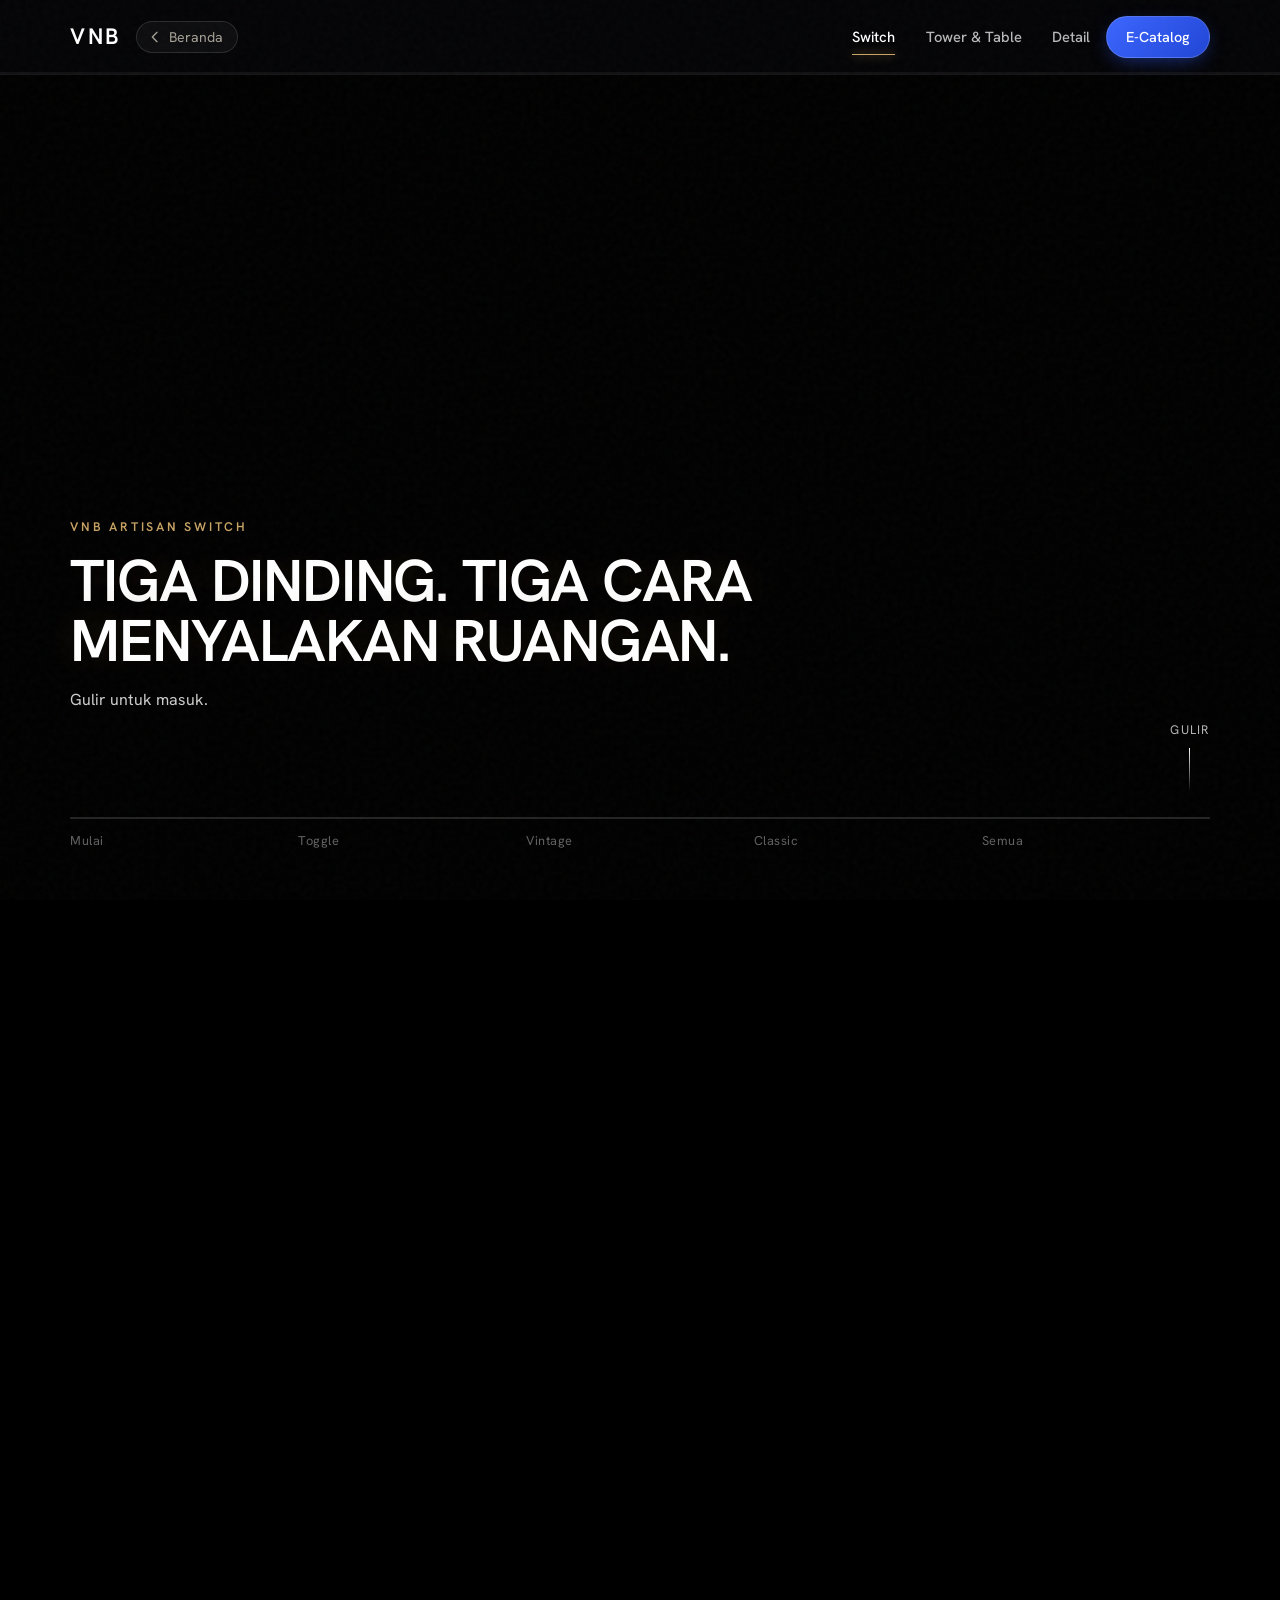
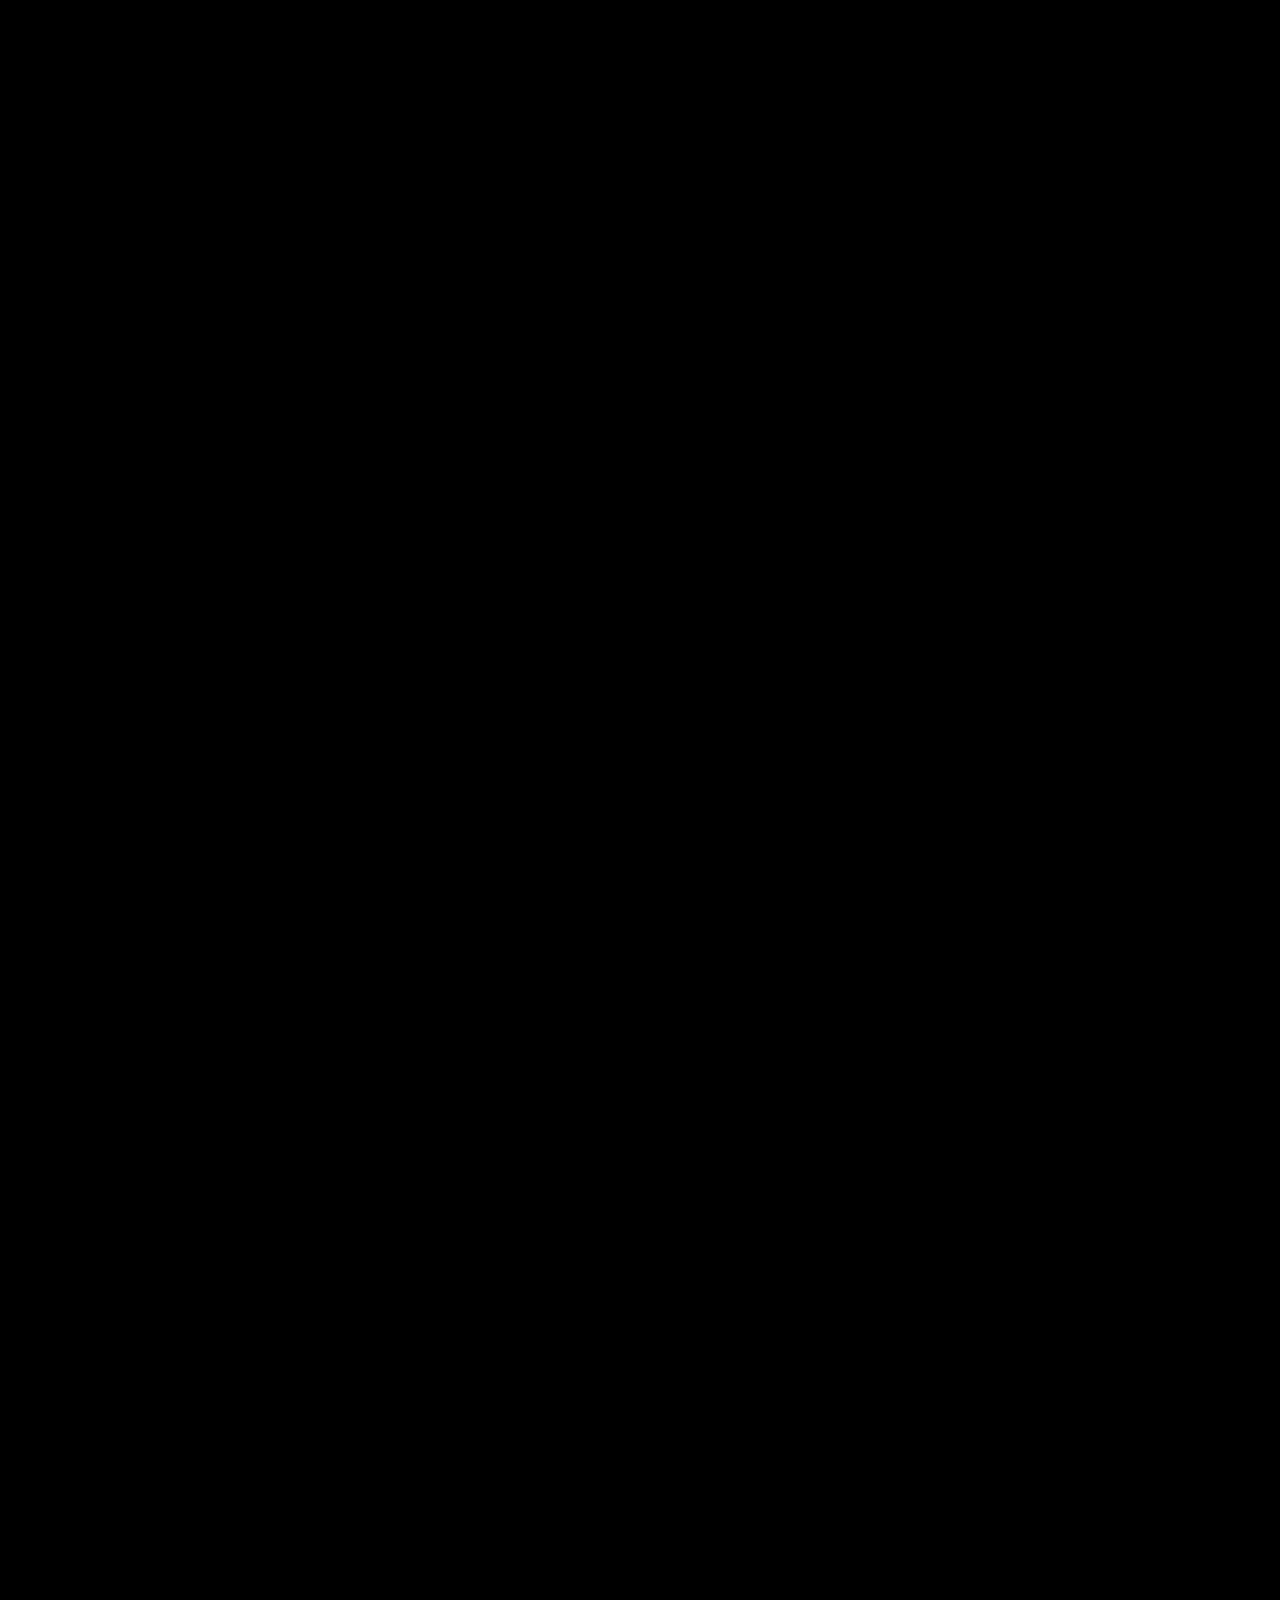
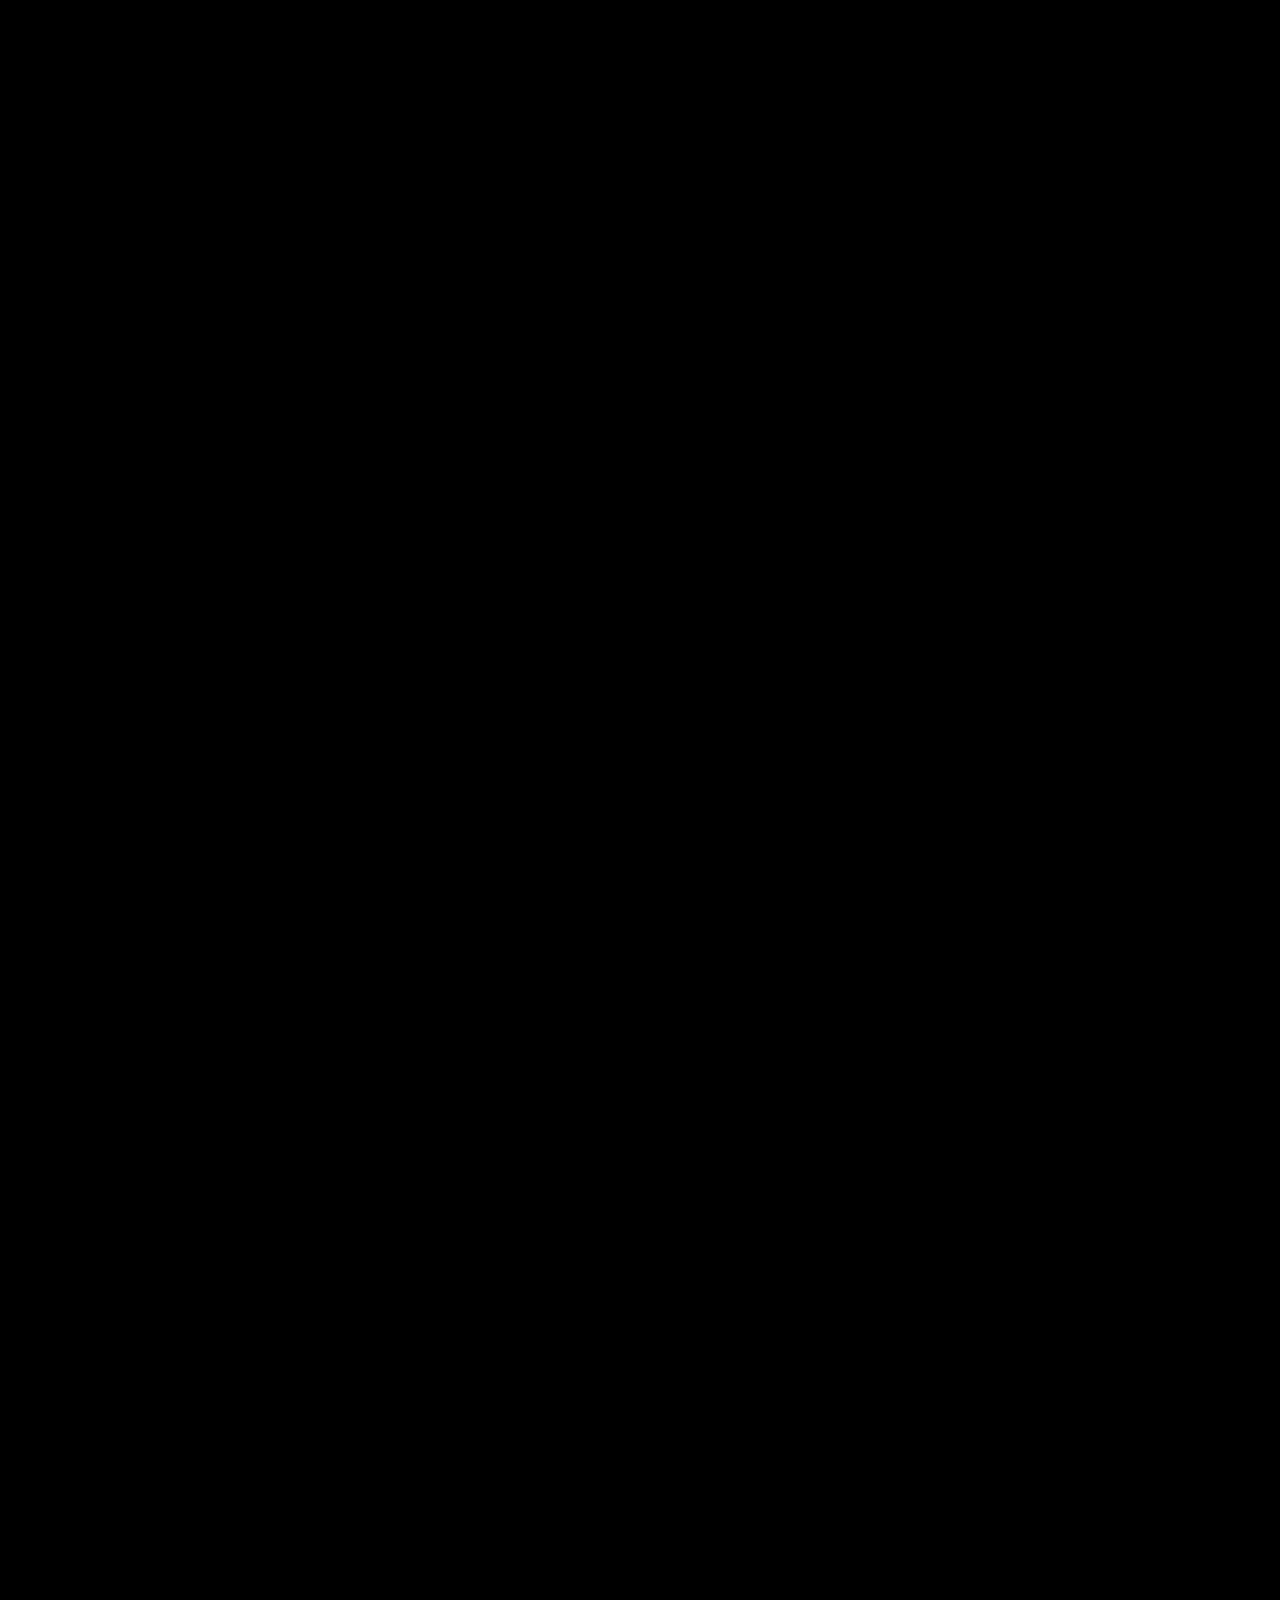
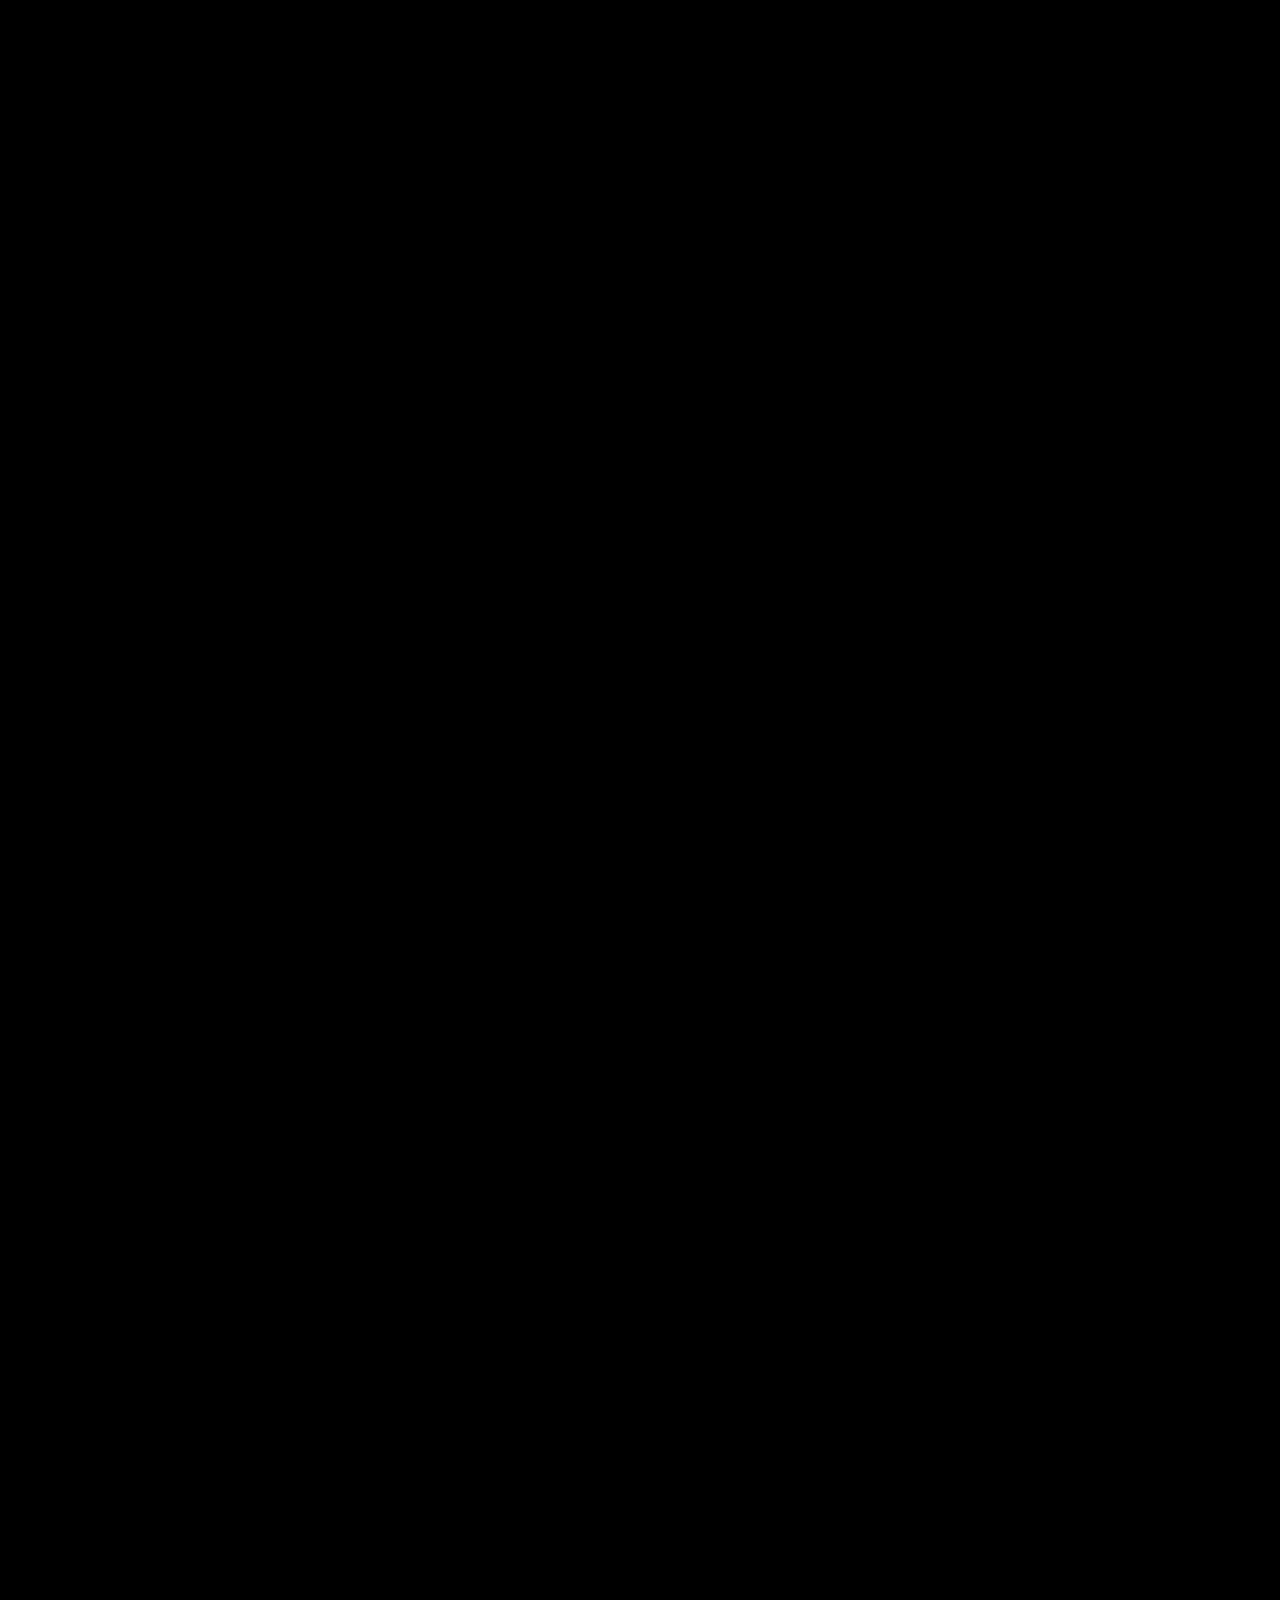
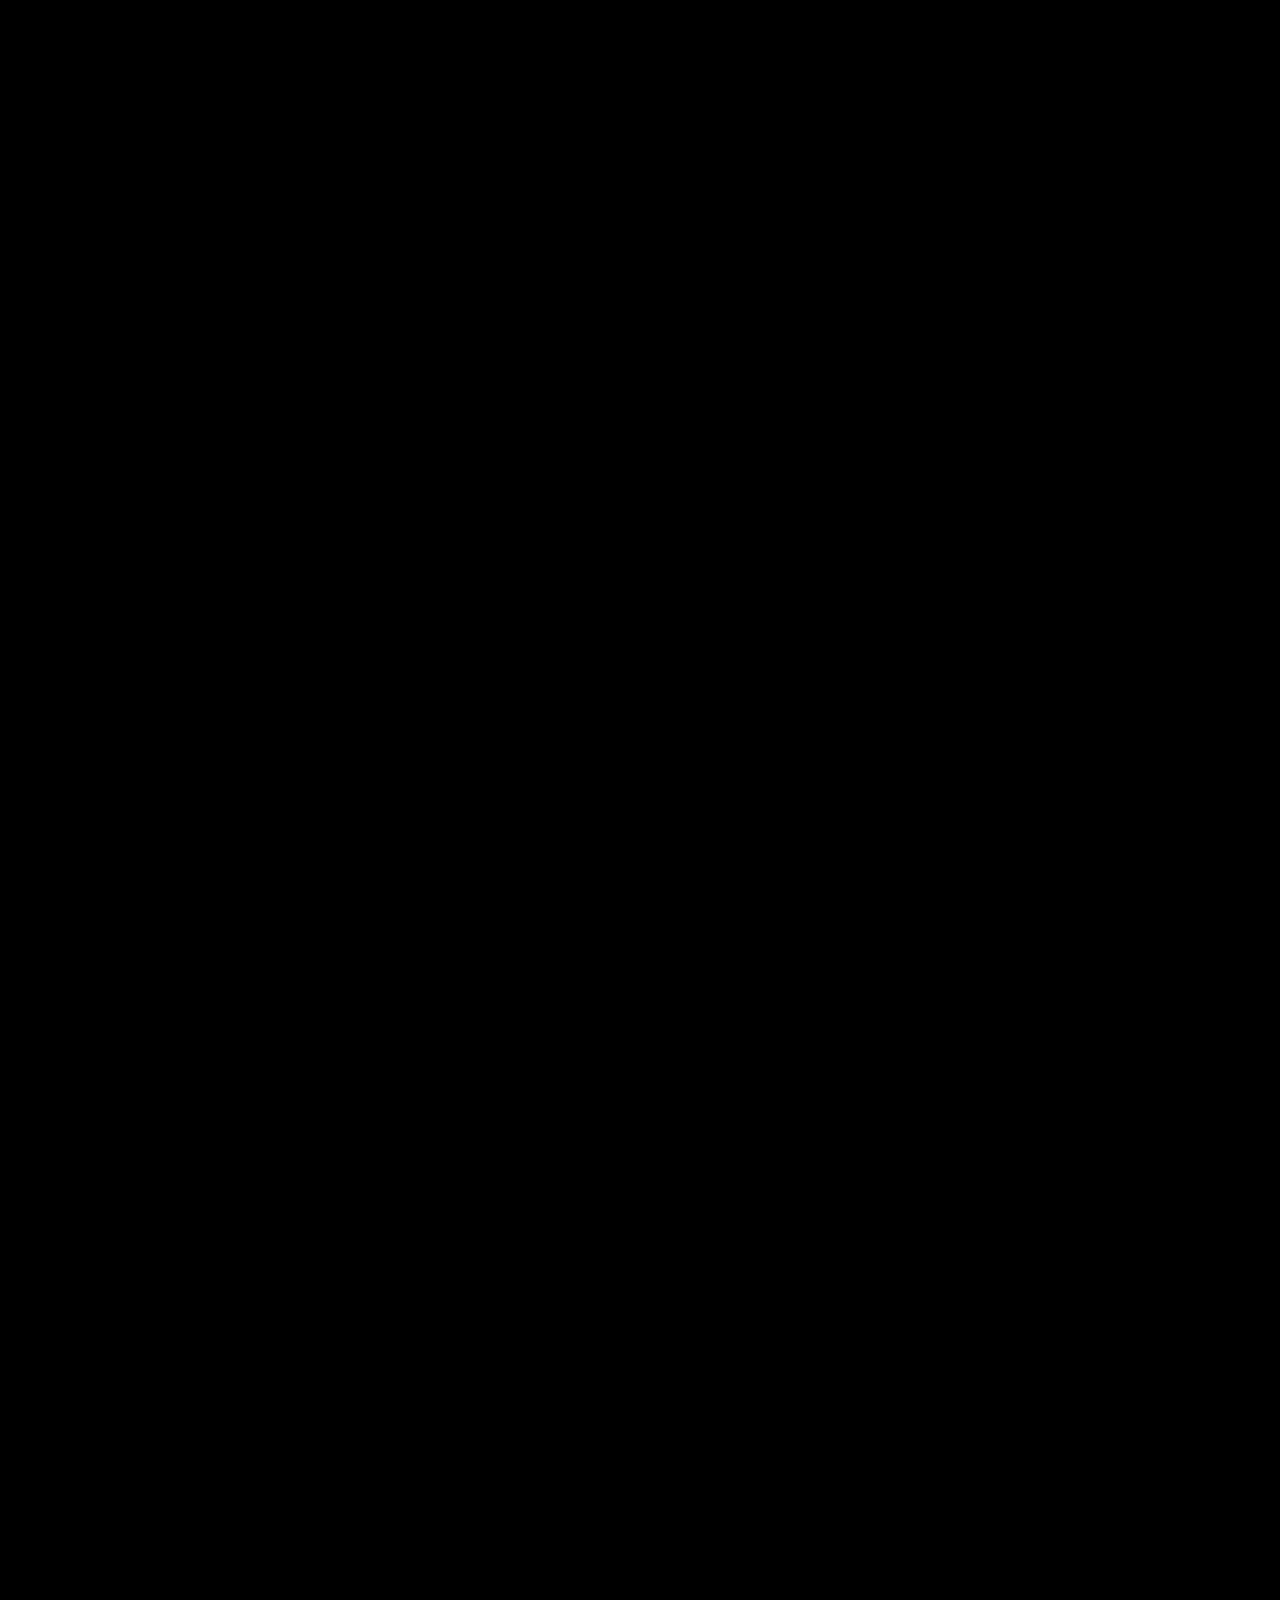
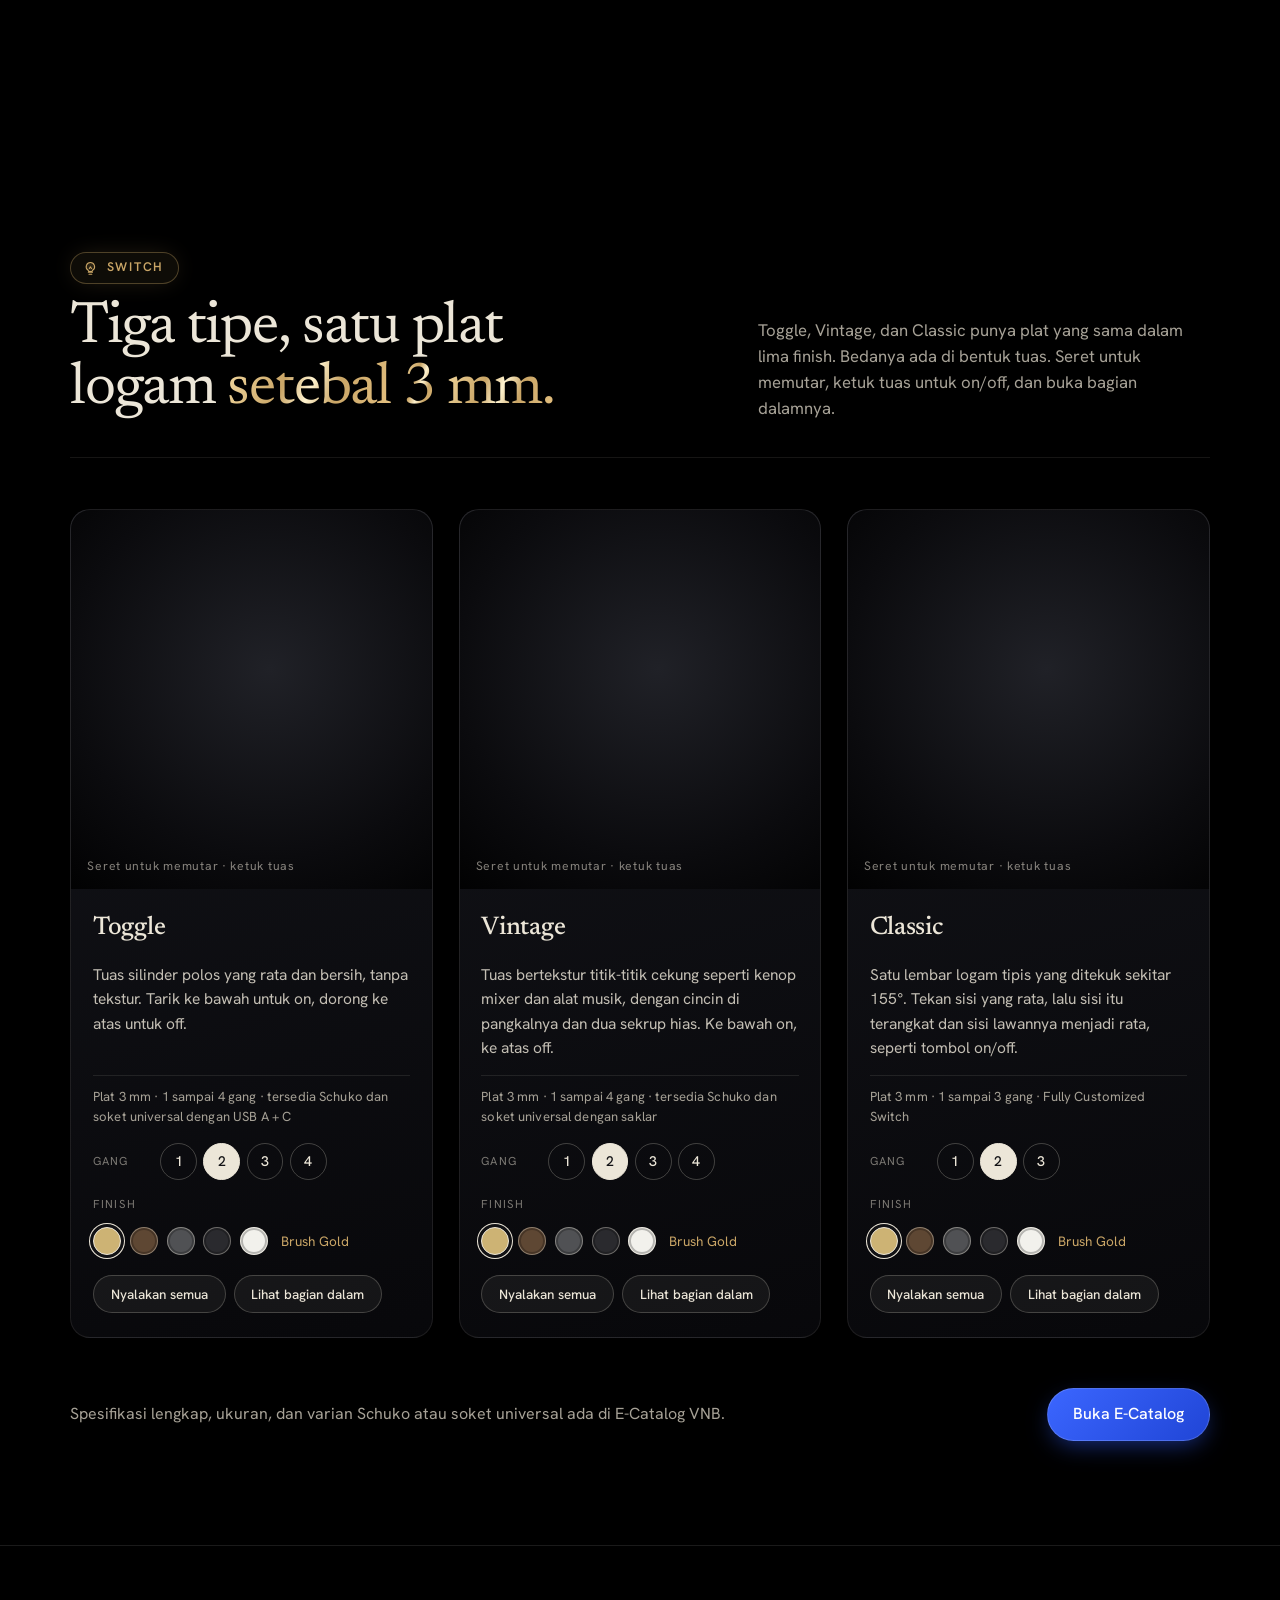
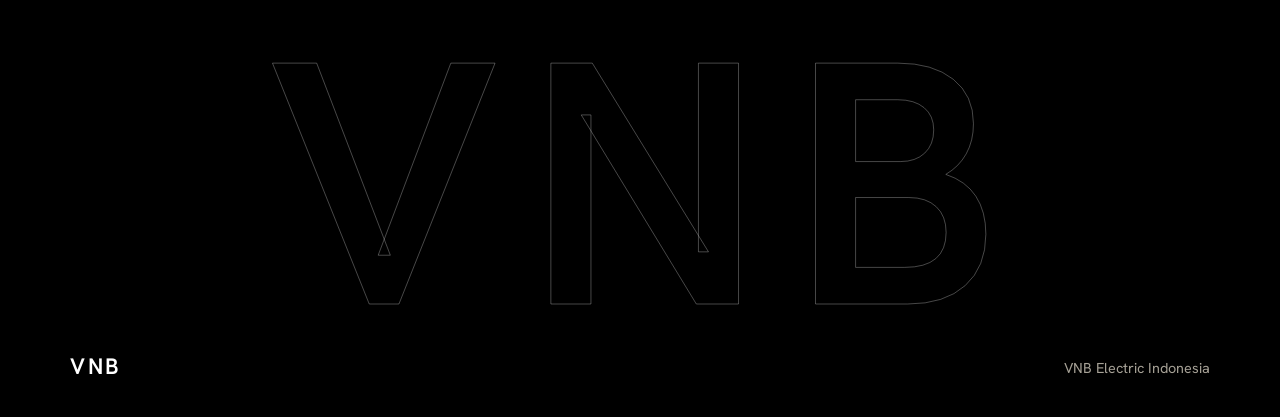
==== commit fbf47ba9: "Add files via upload" ====
--- a/switch.html
+++ b/switch.html
@@ -130,7 +130,8 @@
   var s=document.createElement('script');s.src='switch3d.js?v=20261111';document.body.appendChild(s);
 })();
 </script>
-<script src="realfly.js?v=20261116c"></script>
+<script src="realfly.js?v=20261116d"></script>
+<script src="sfsnap.js?v=20261116a"></script>
 <script src="ui.js?v=20261110a"></script>
 <script src="motion.js?v=20261111a"></script>
 </body>
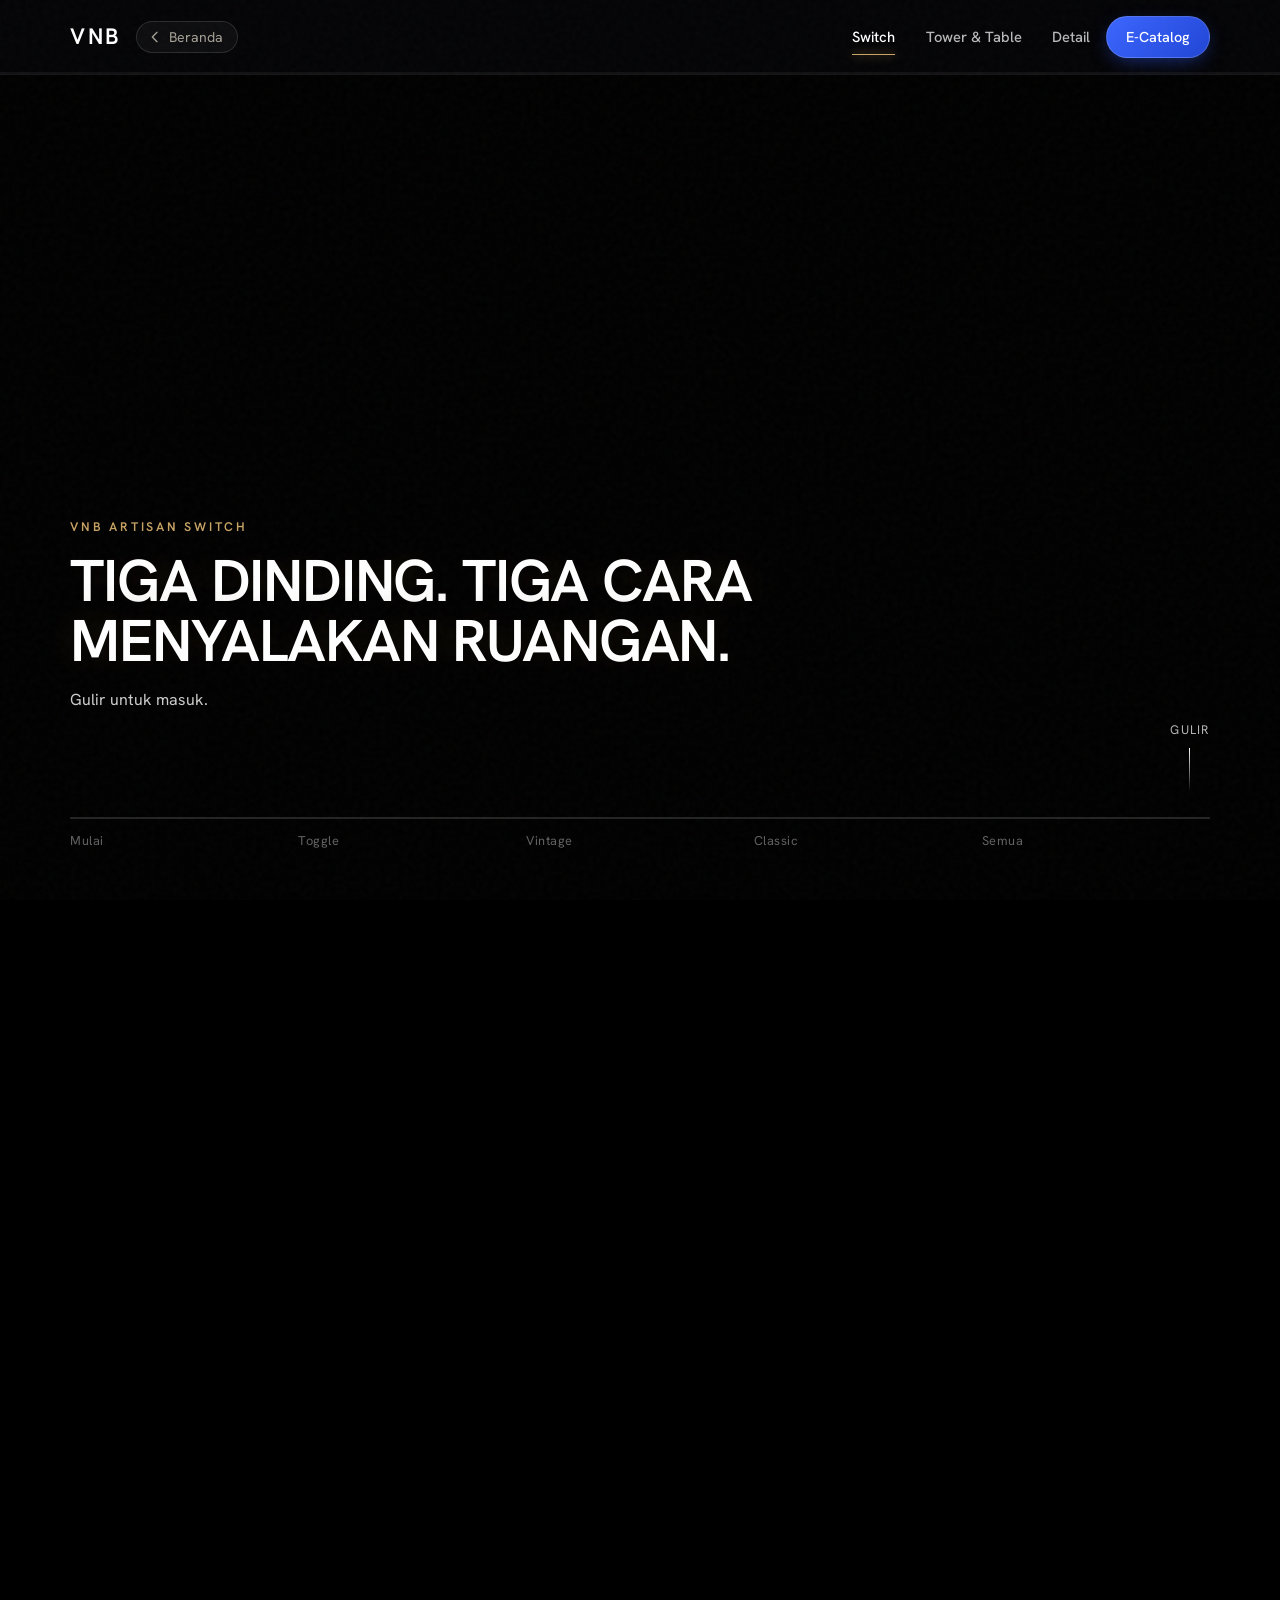
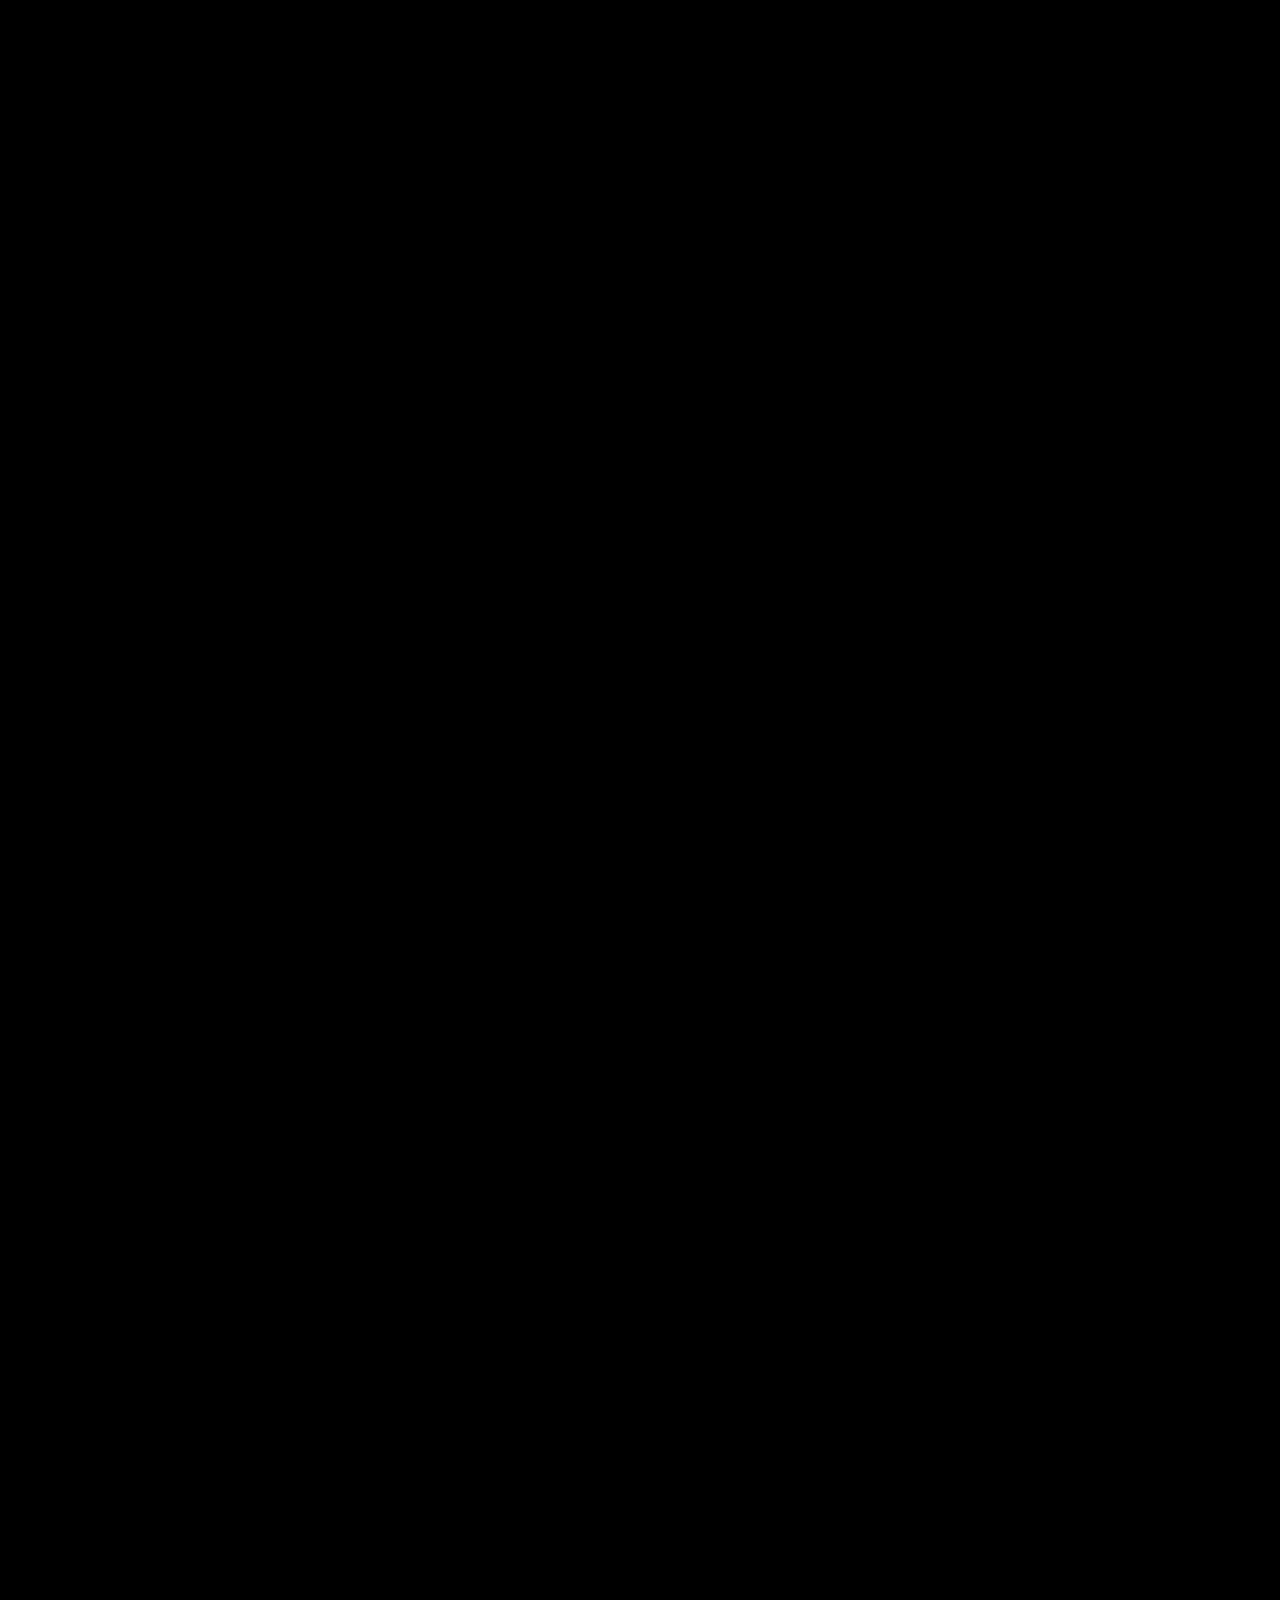
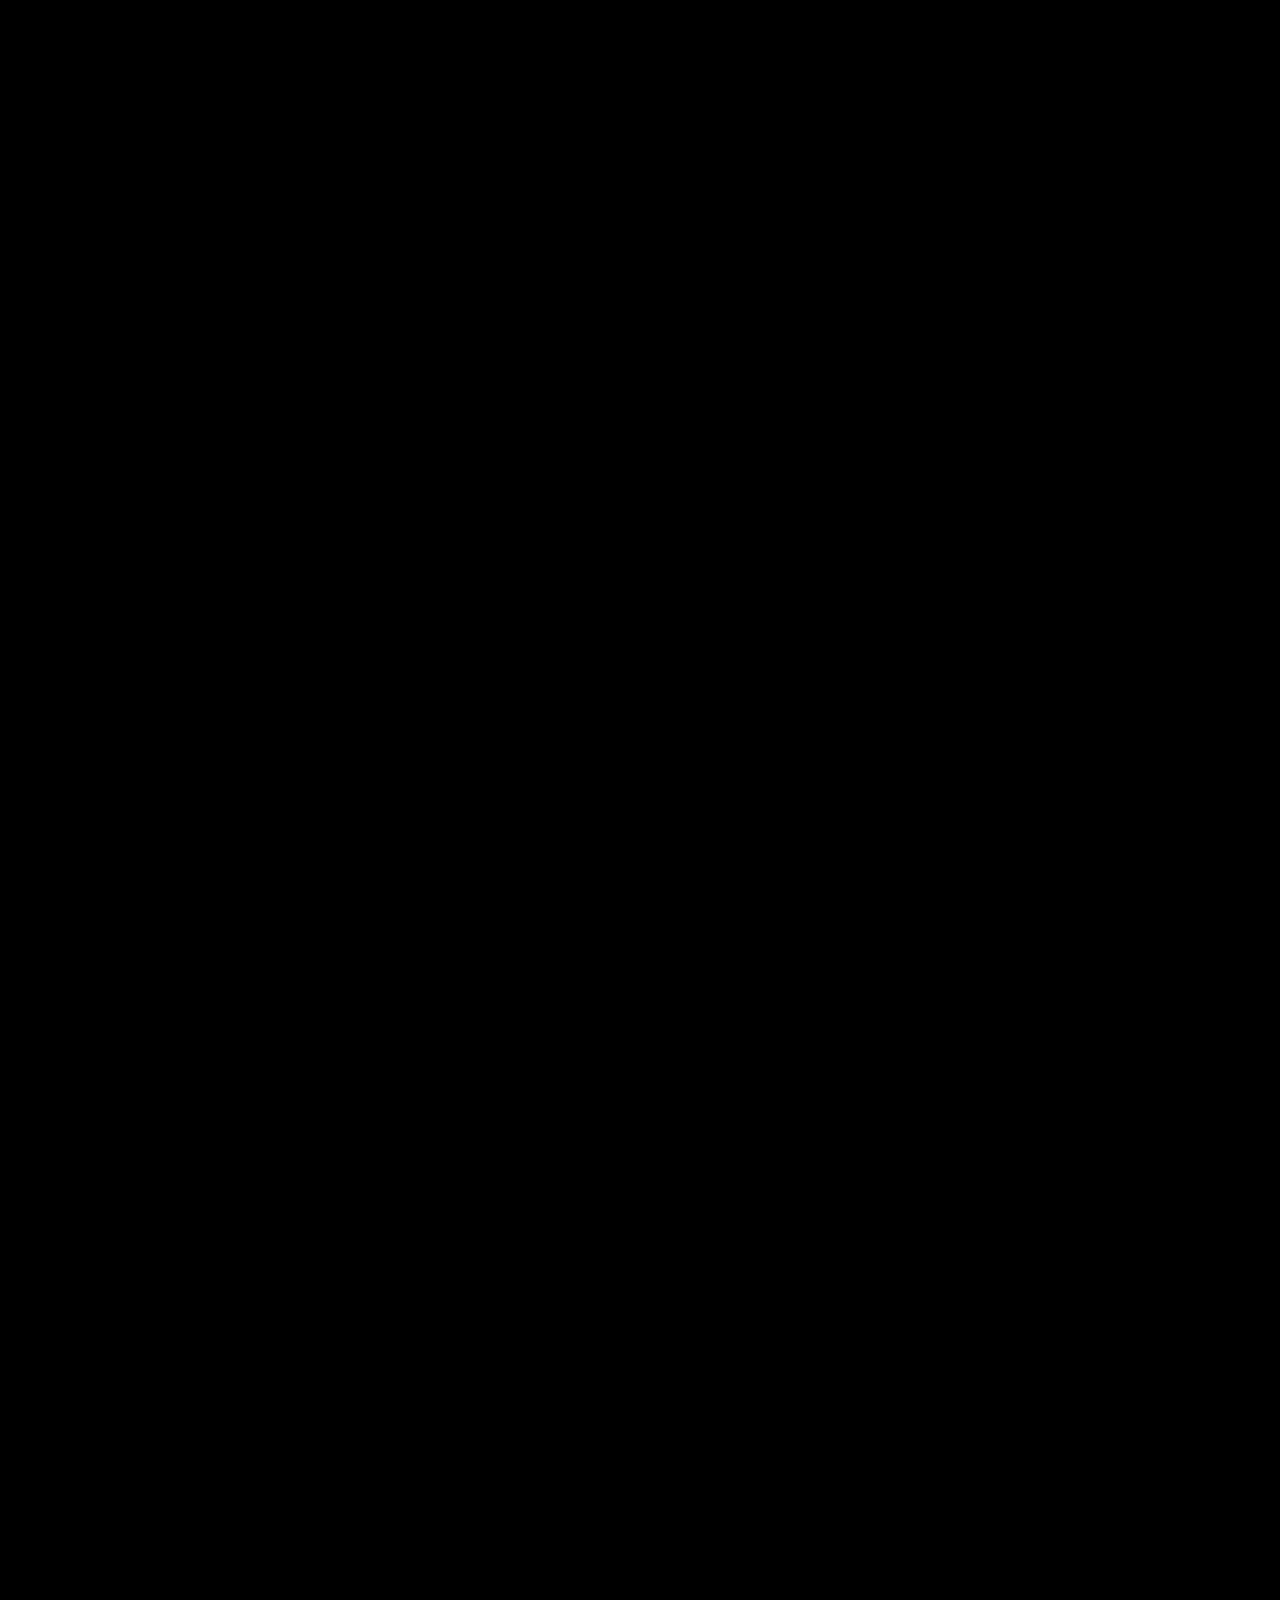
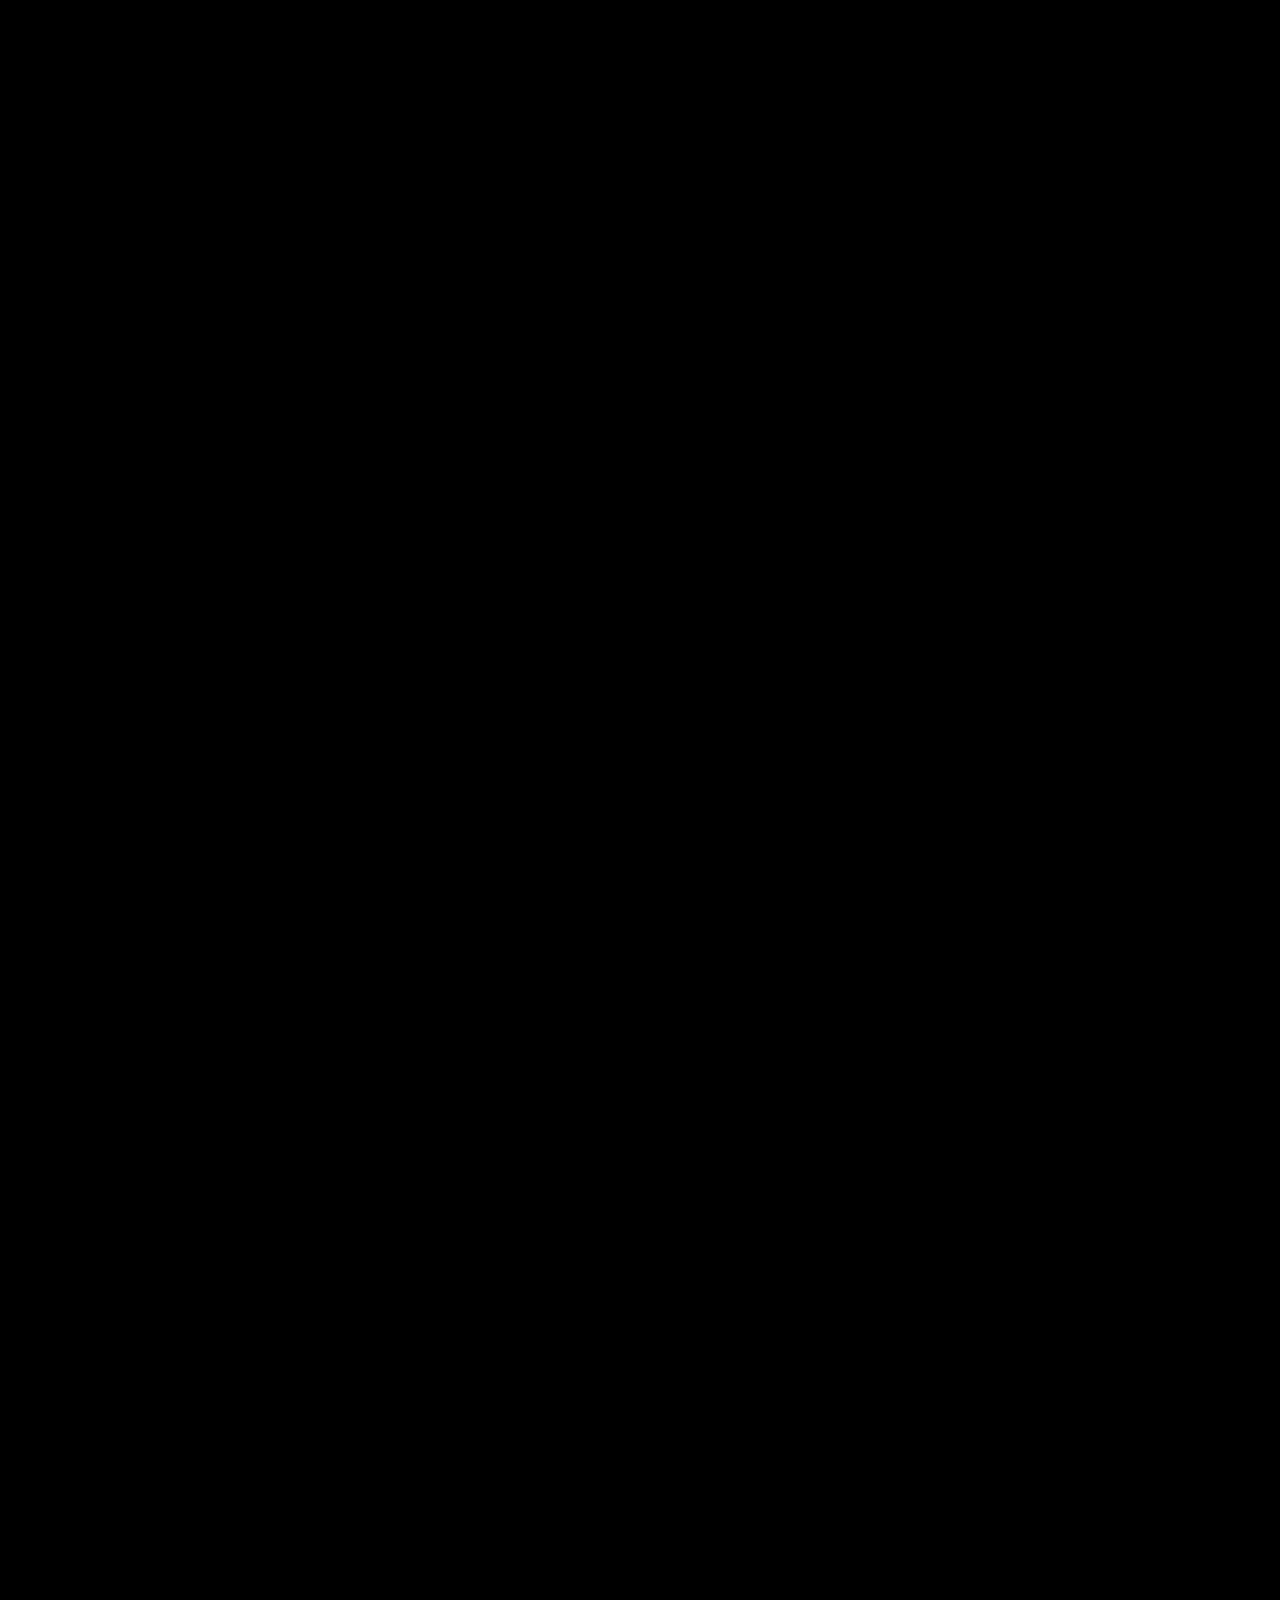
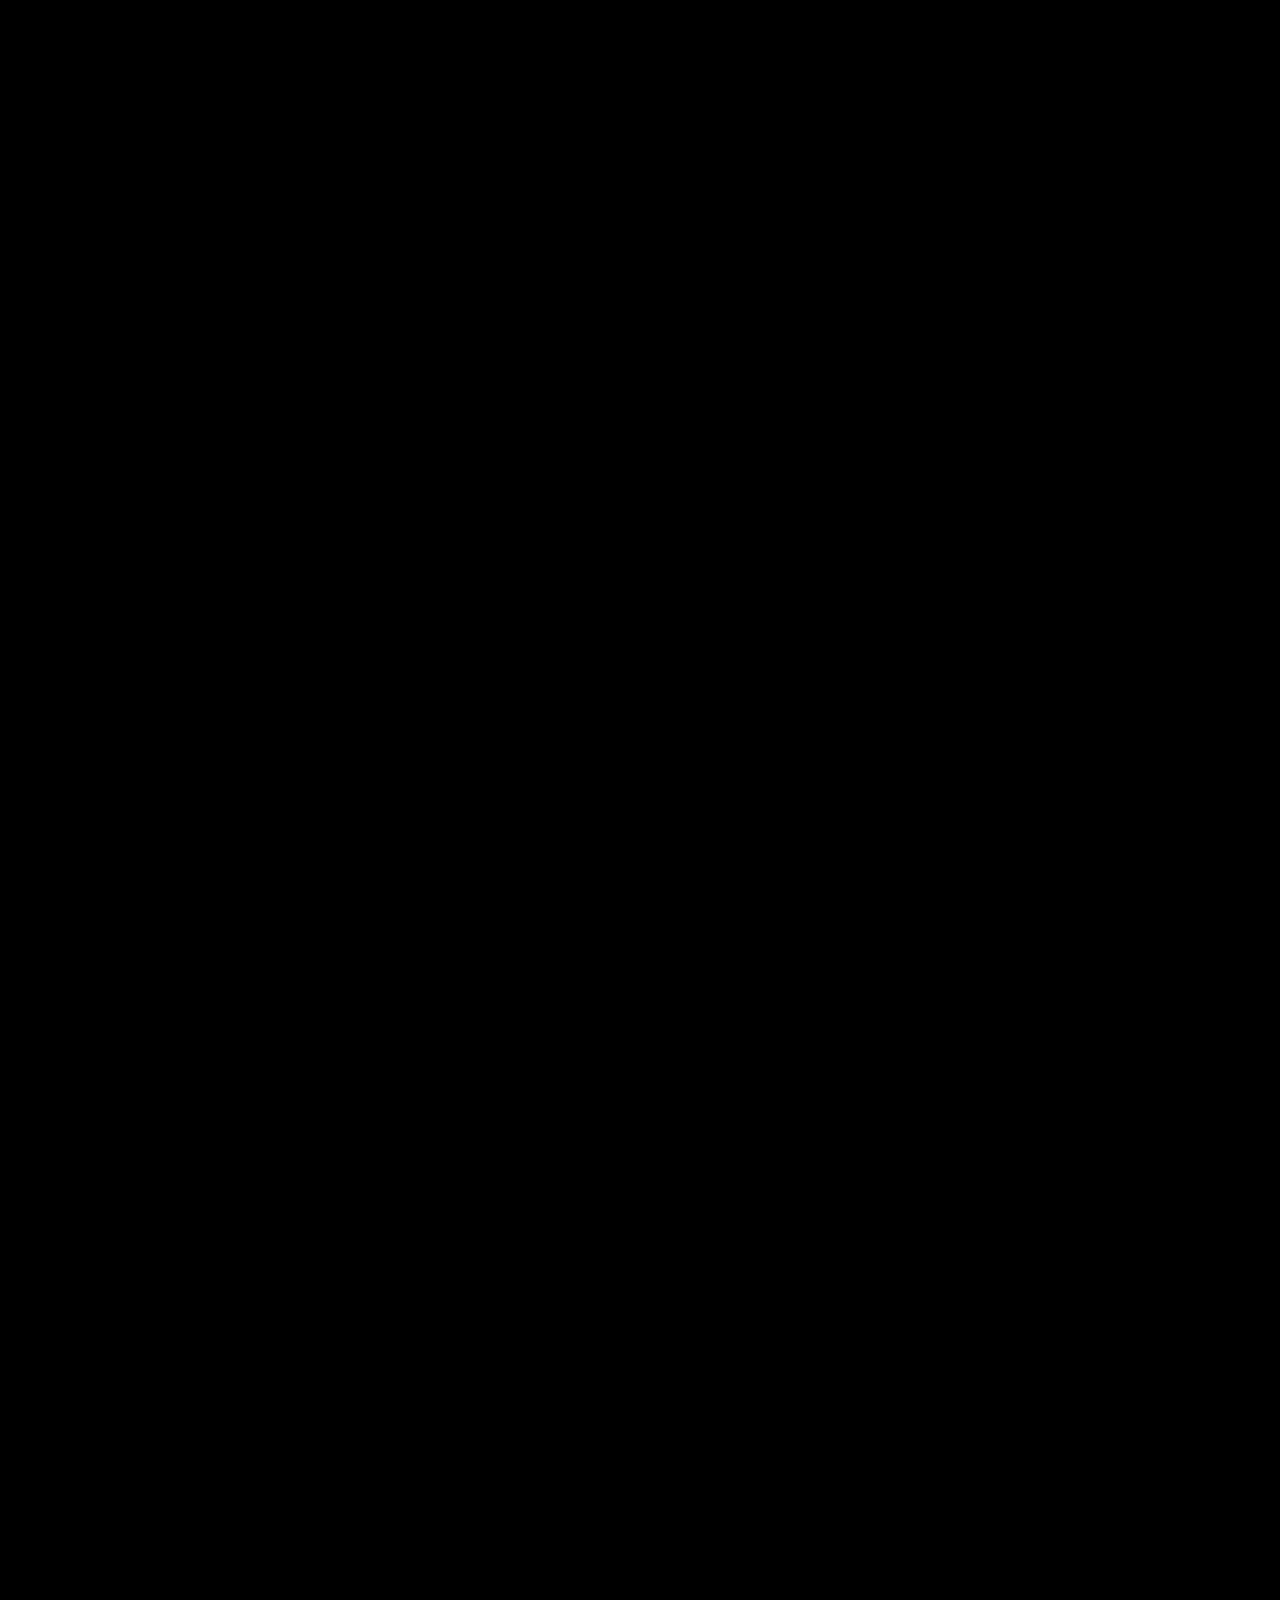
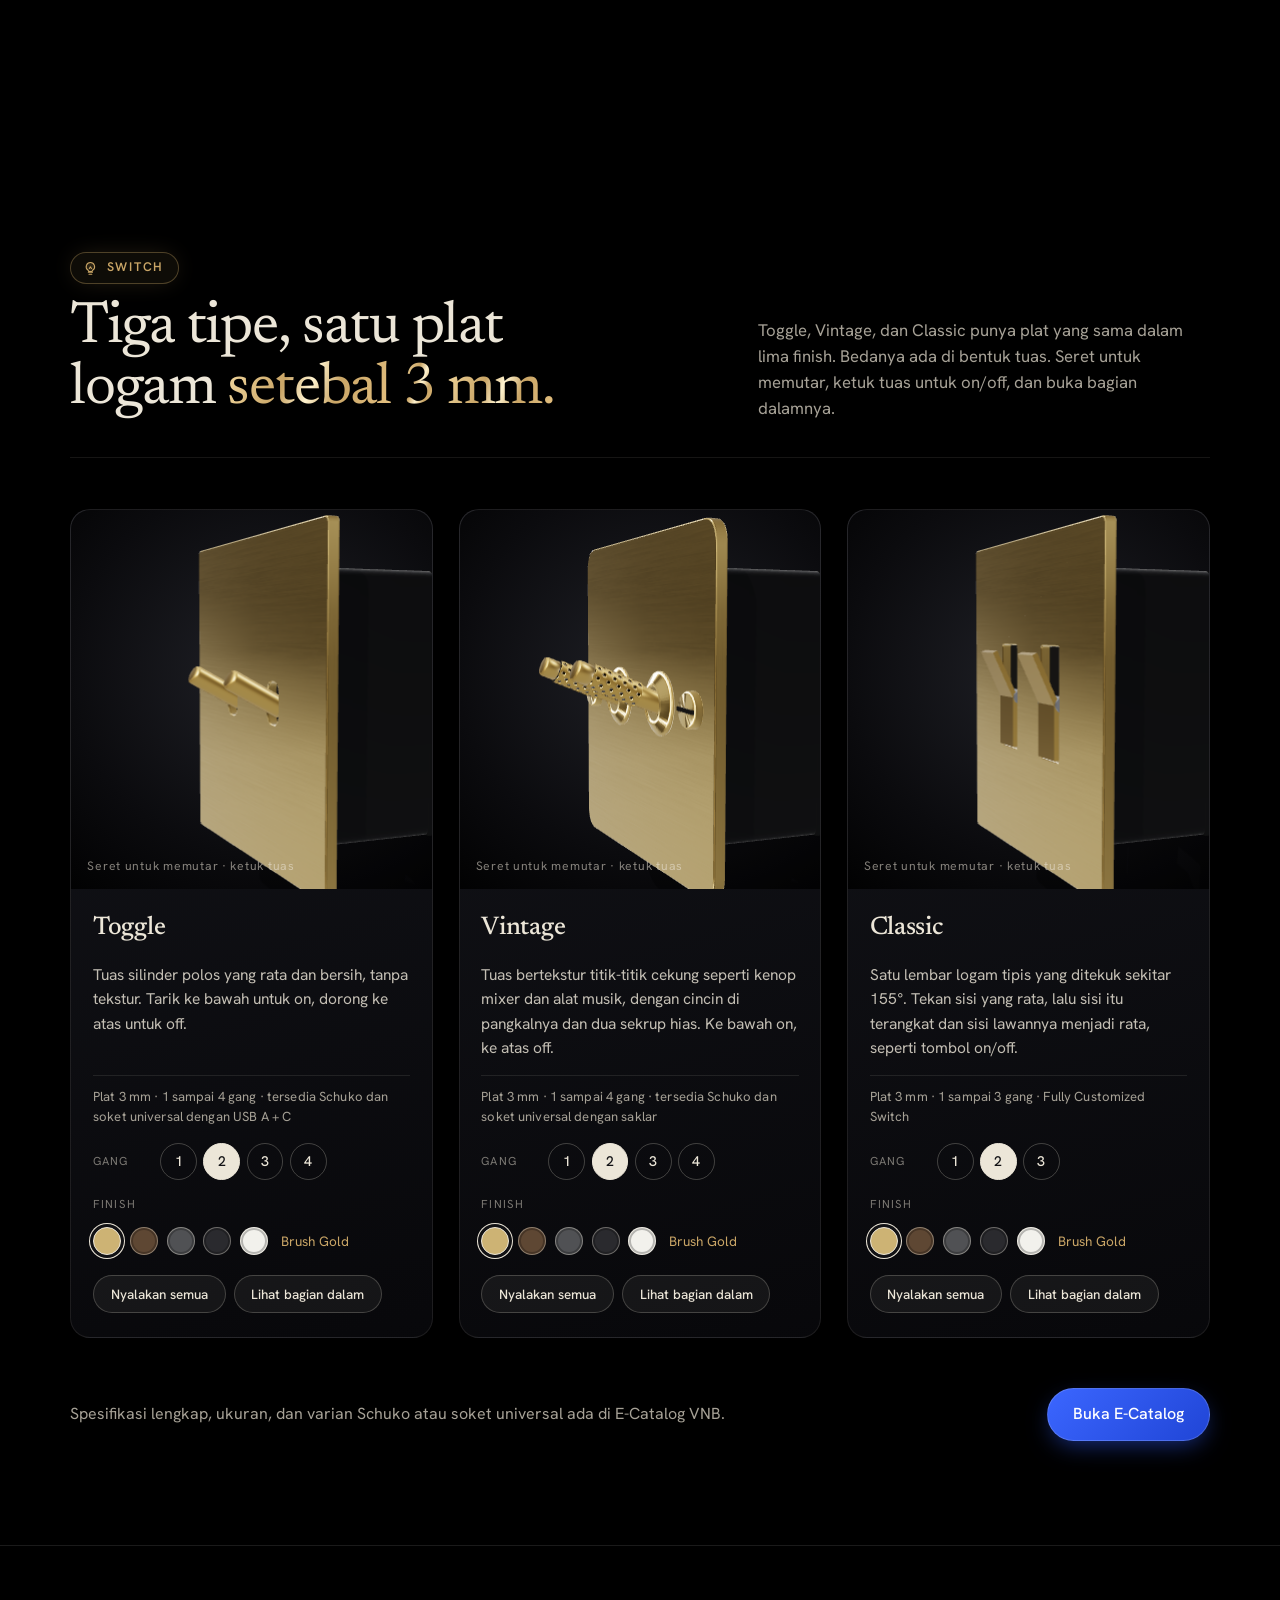
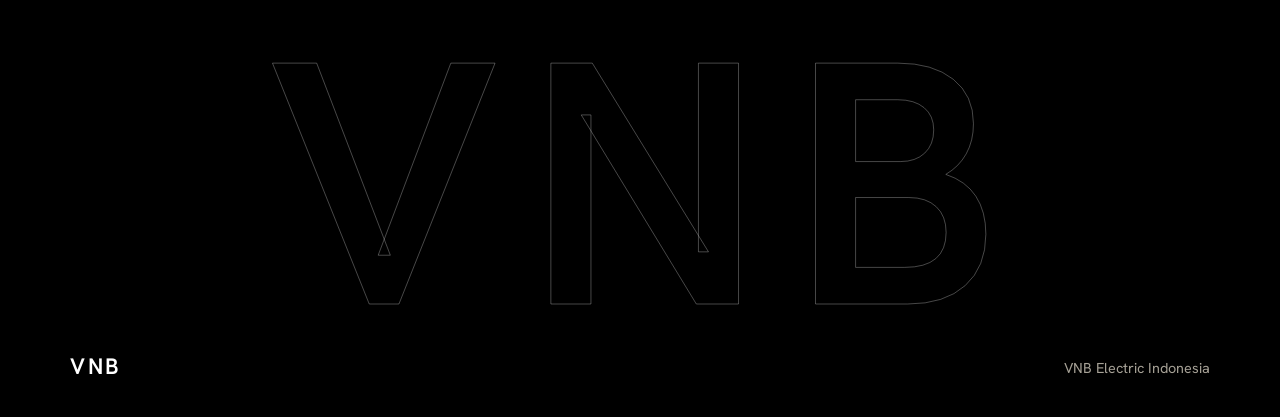
==== commit 7b62413e: "Add files via upload" ====
--- a/switch.html
+++ b/switch.html
@@ -131,7 +131,7 @@
 })();
 </script>
 <script src="realfly.js?v=20261116d"></script>
-<script src="sfsnap.js?v=20261116a"></script>
+<script src="sfsnap.js?v=20261116b"></script>
 <script src="ui.js?v=20261110a"></script>
 <script src="motion.js?v=20261111a"></script>
 </body>
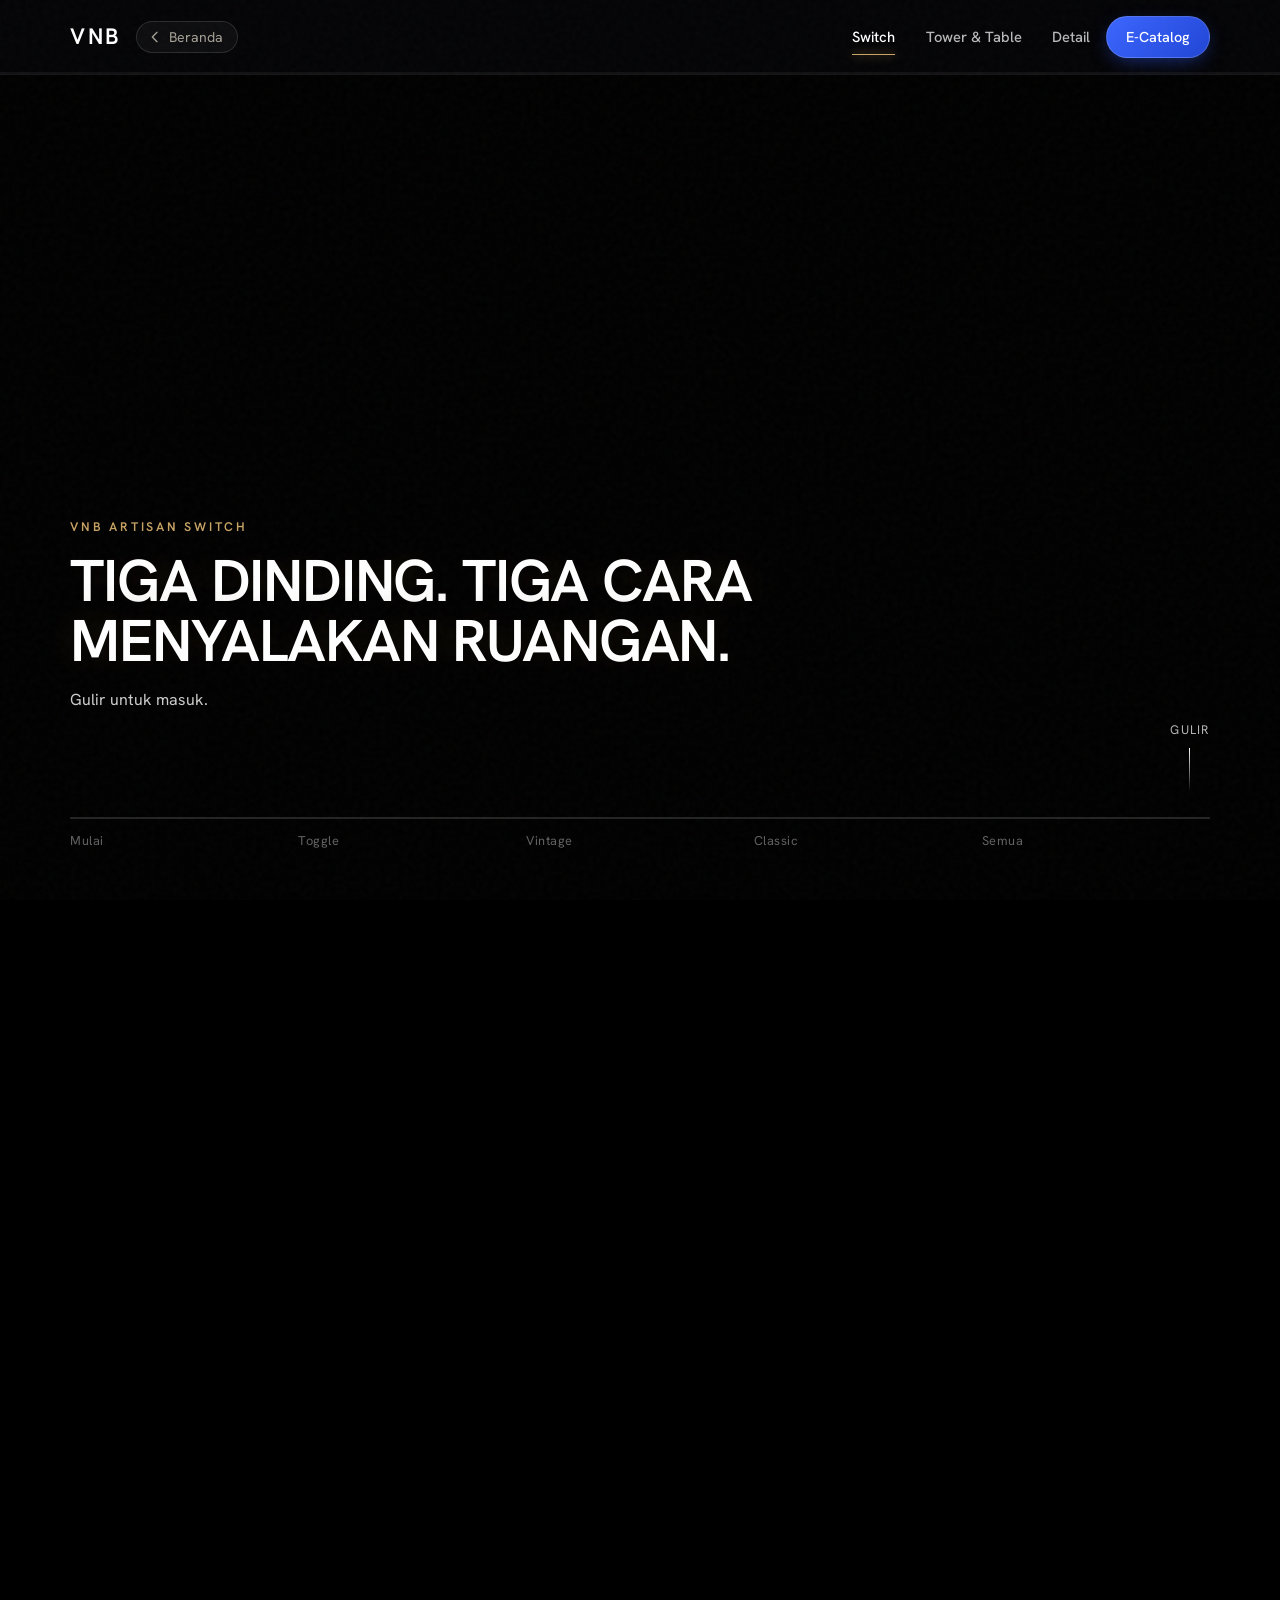
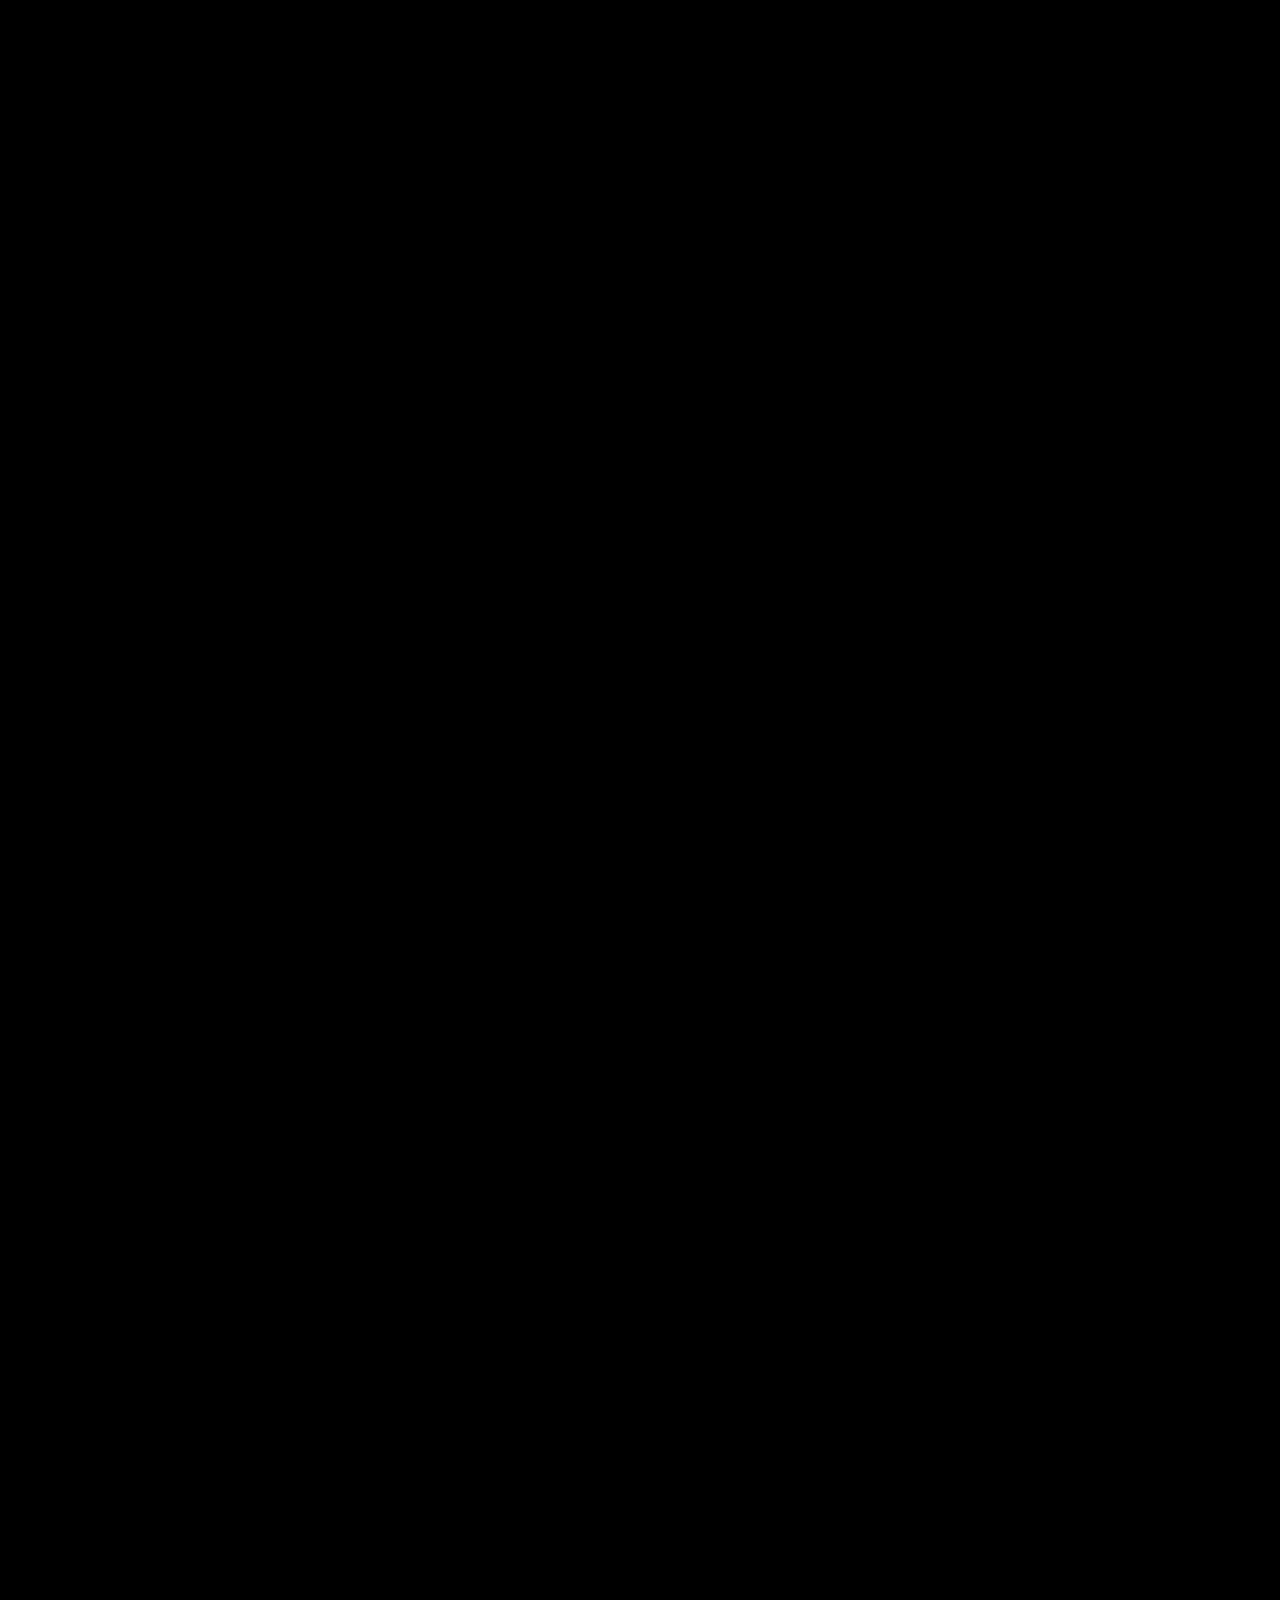
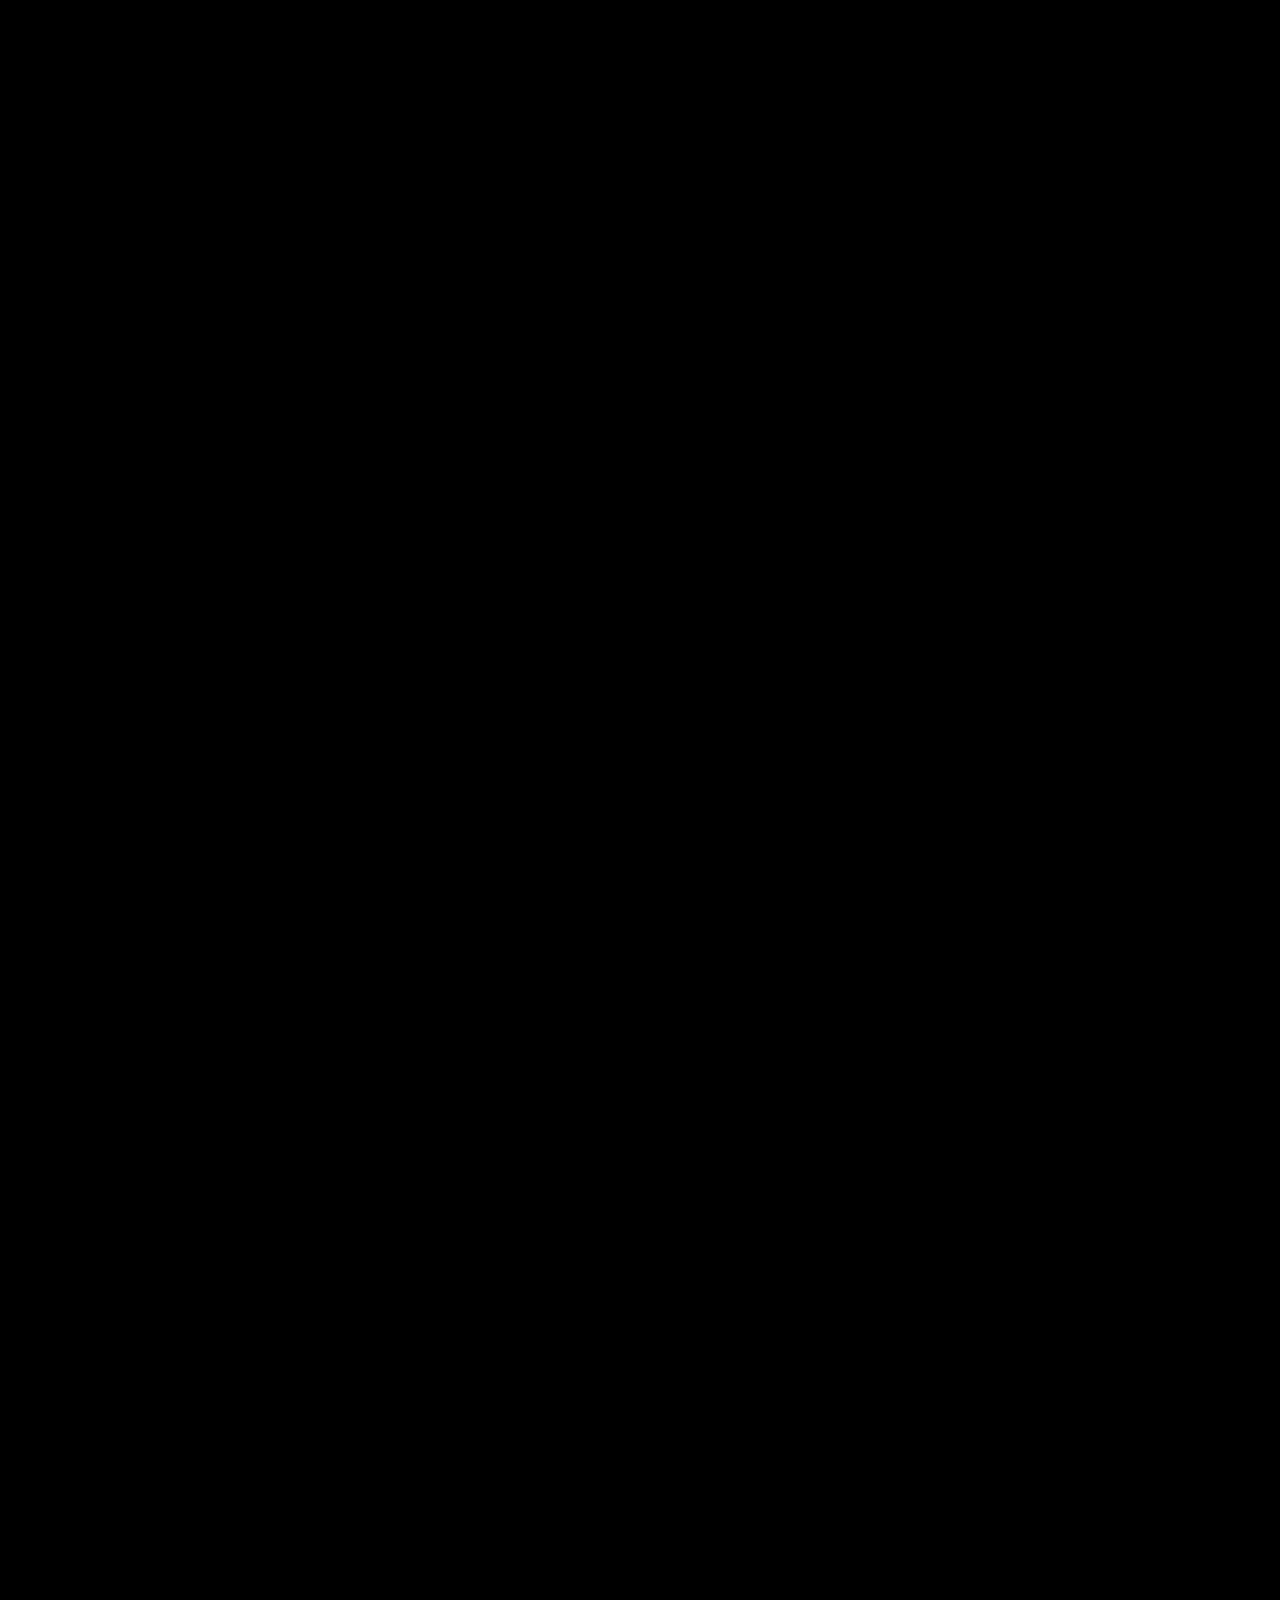
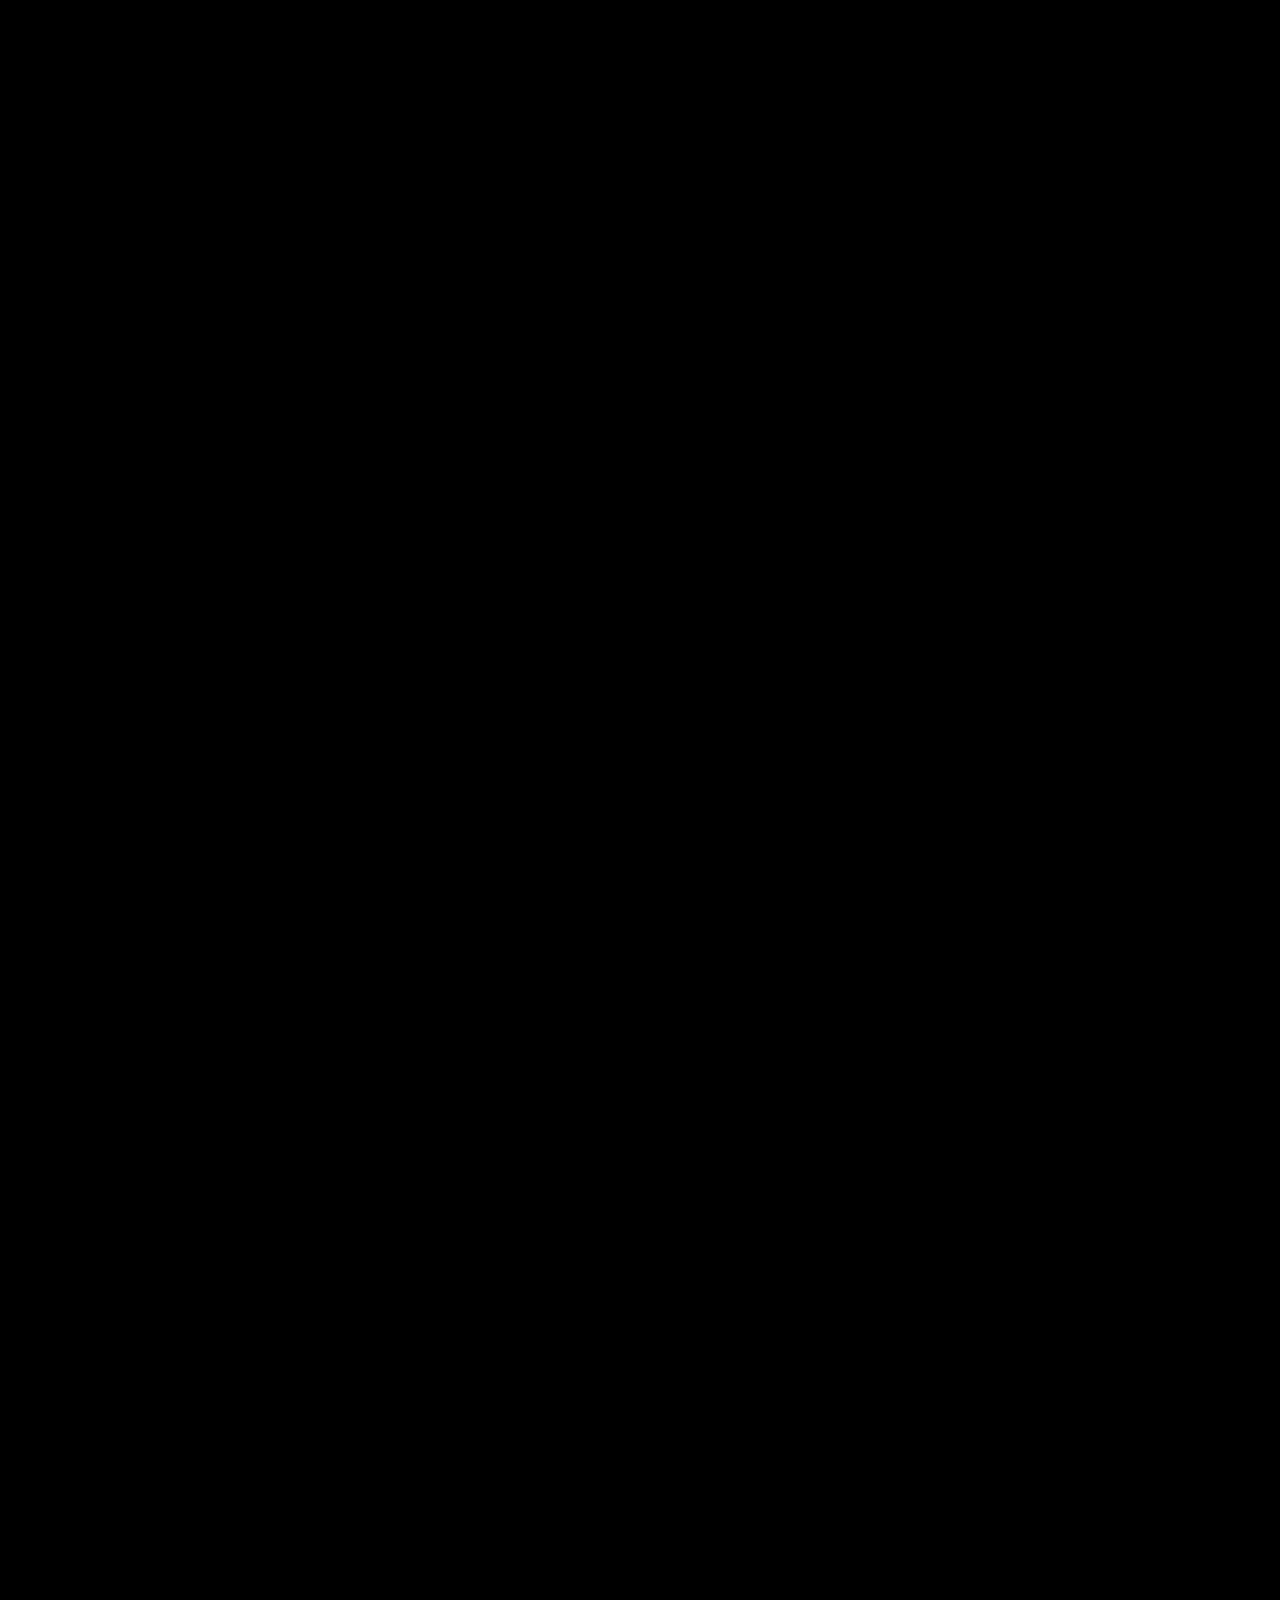
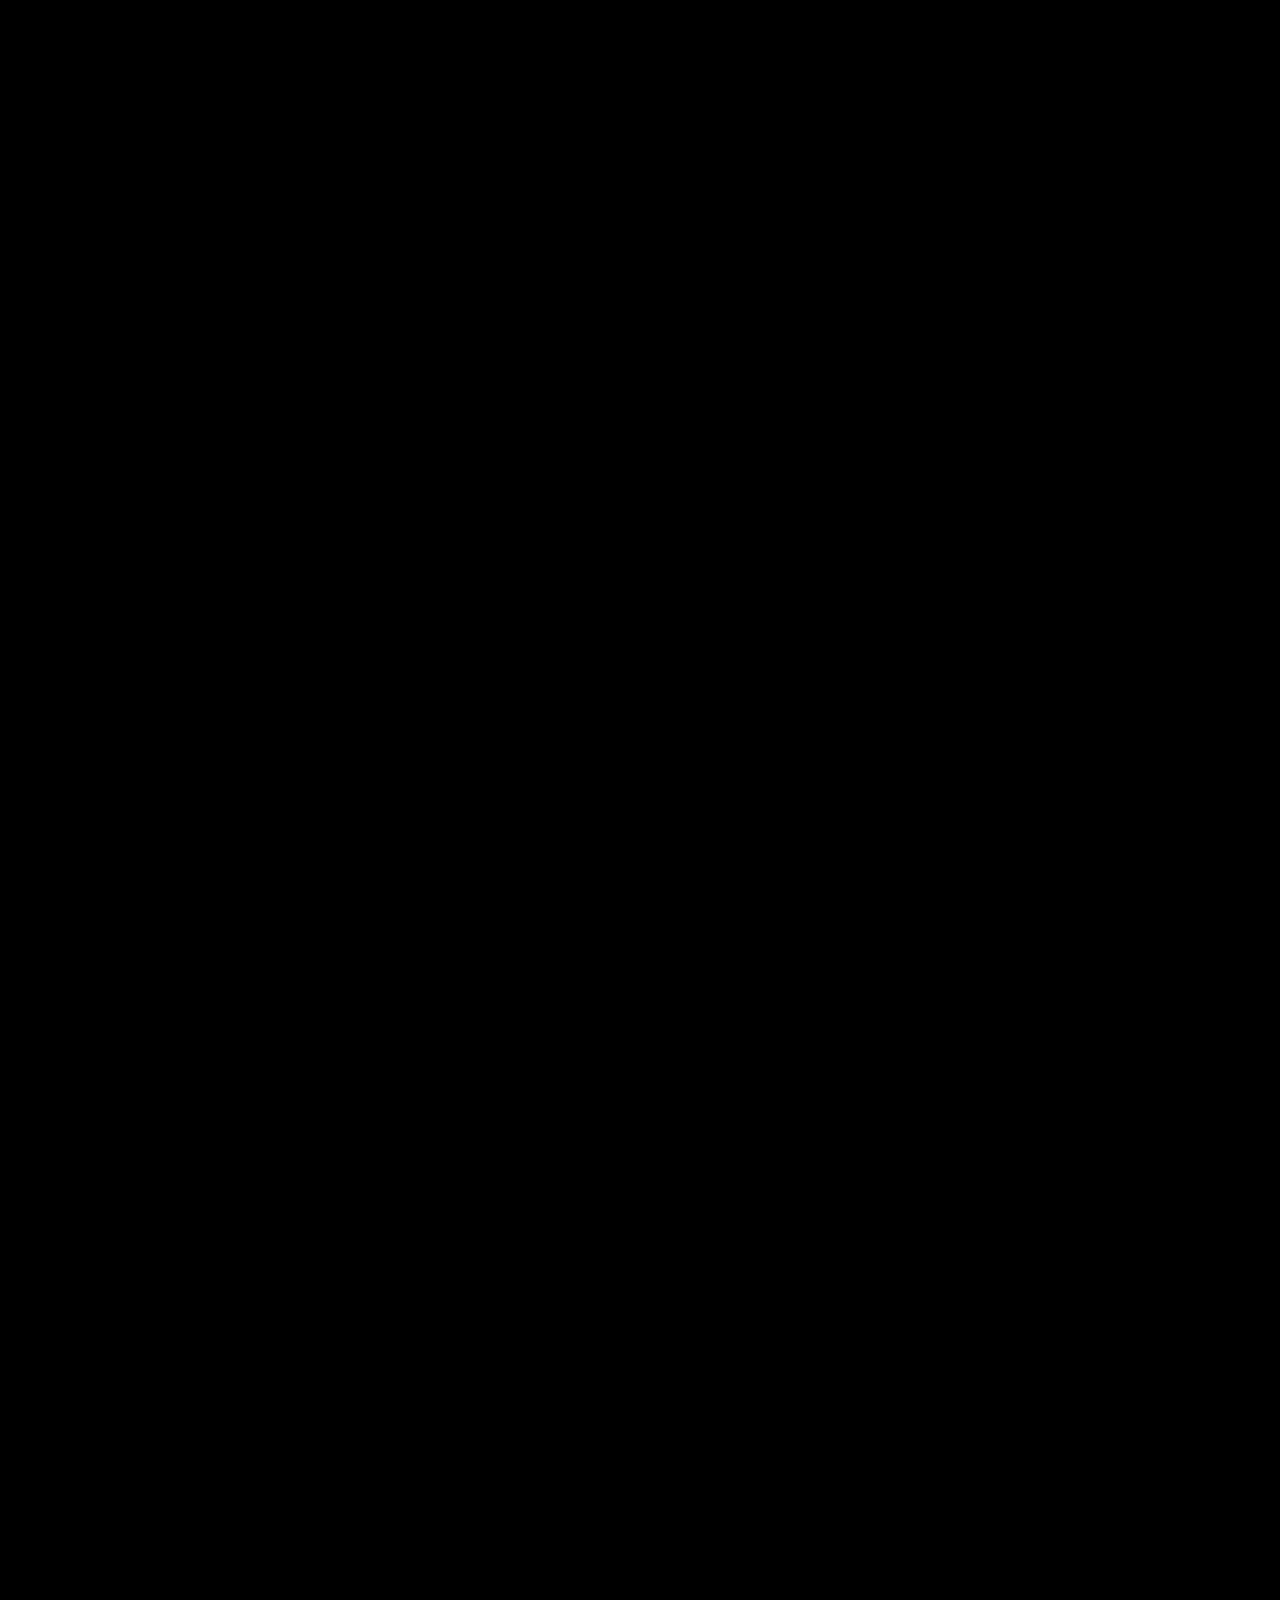
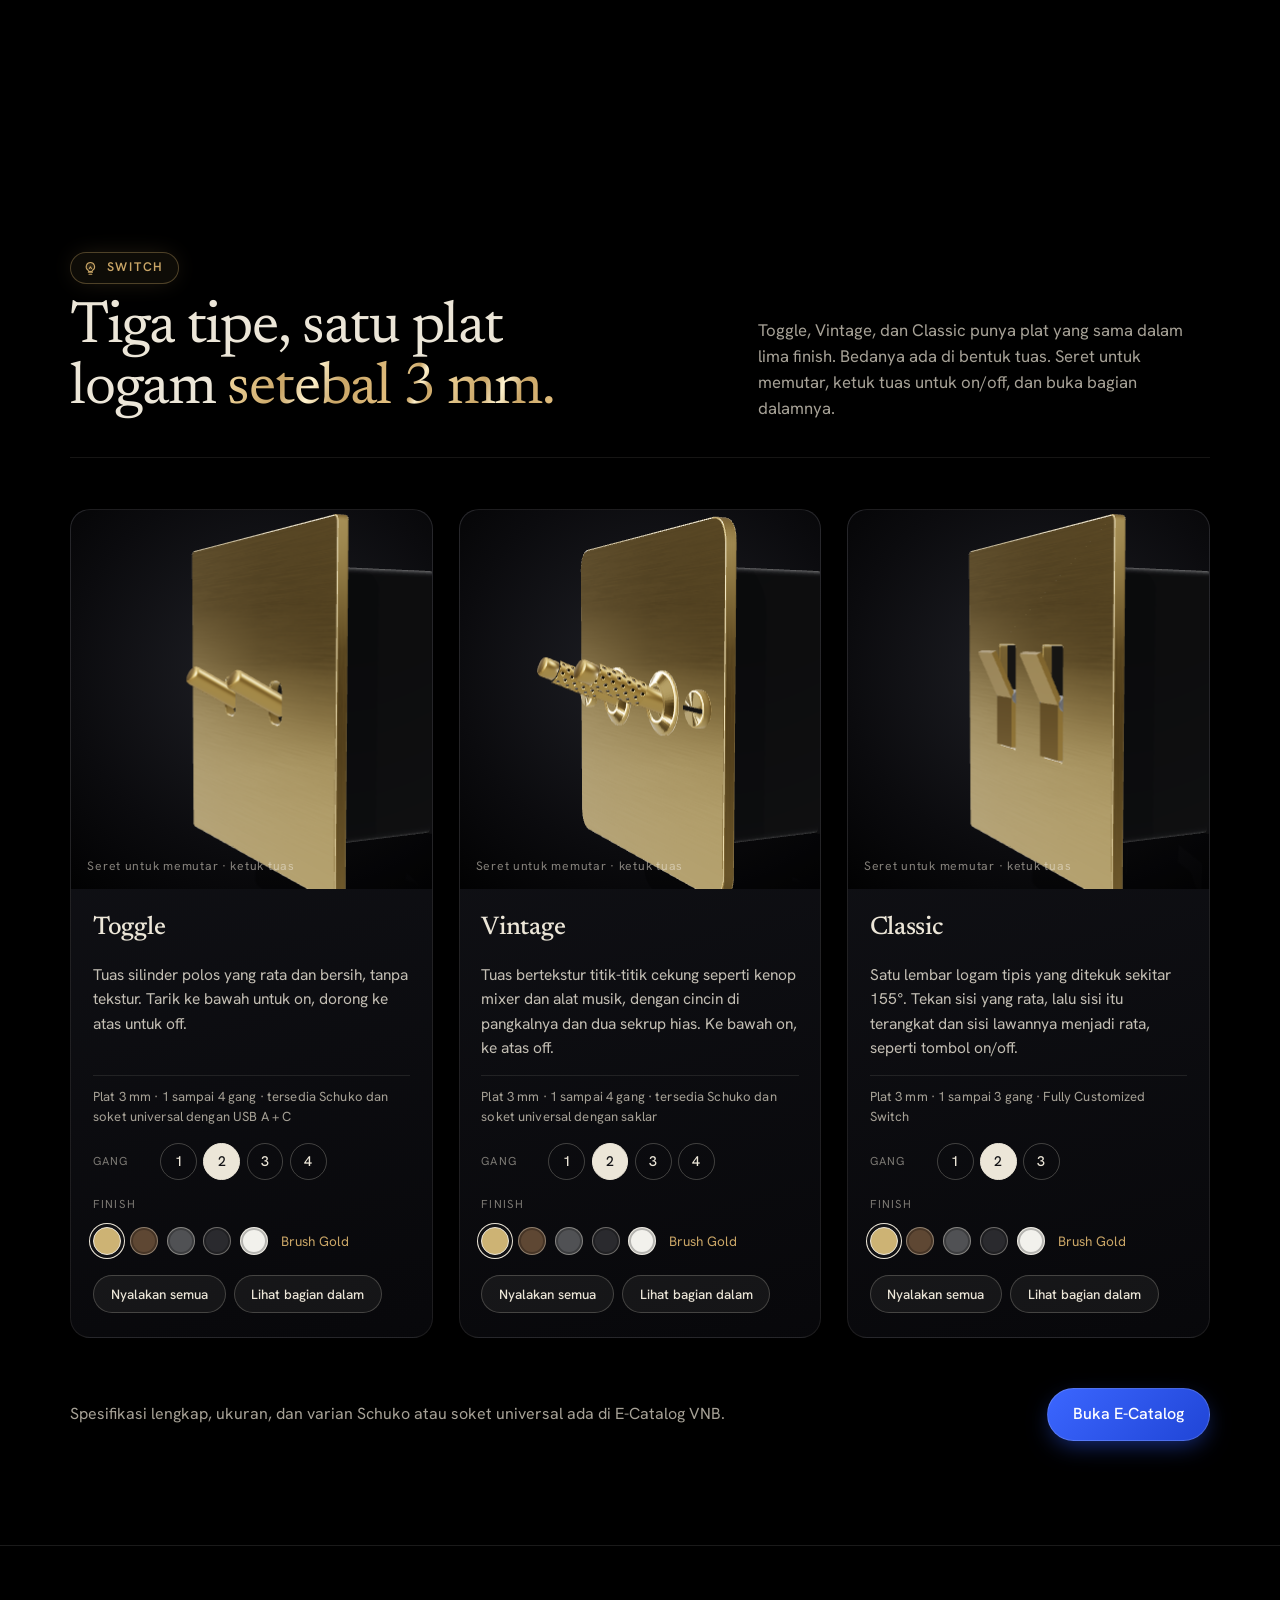
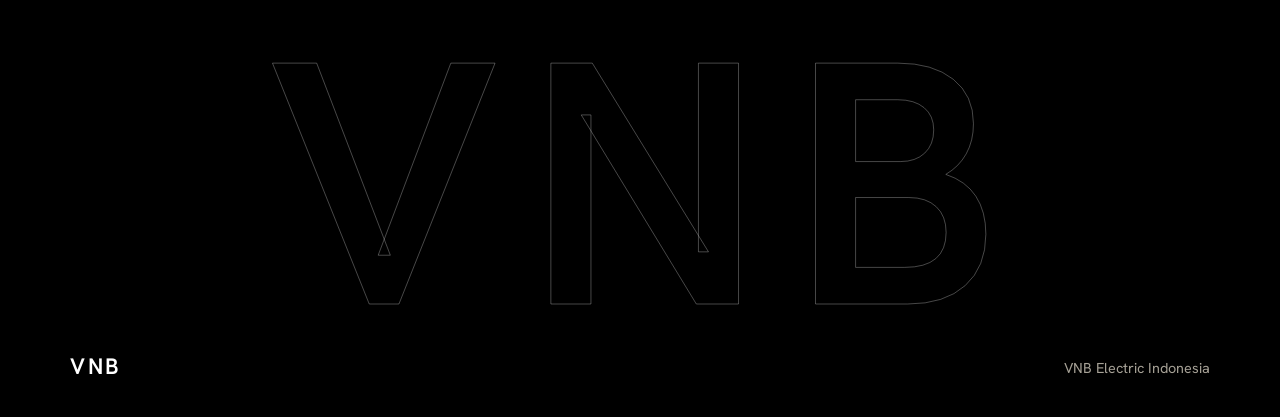
==== commit 2d762757: "Add files via upload" ====
--- a/switch.html
+++ b/switch.html
@@ -130,8 +130,8 @@
   var s=document.createElement('script');s.src='switch3d.js?v=20261111';document.body.appendChild(s);
 })();
 </script>
-<script src="realfly.js?v=20261116d"></script>
-<script src="sfsnap.js?v=20261116b"></script>
+<script src="realfly.js?v=20261116e"></script>
+<script src="sfsnap.js?v=20261116c"></script>
 <script src="ui.js?v=20261110a"></script>
 <script src="motion.js?v=20261111a"></script>
 </body>
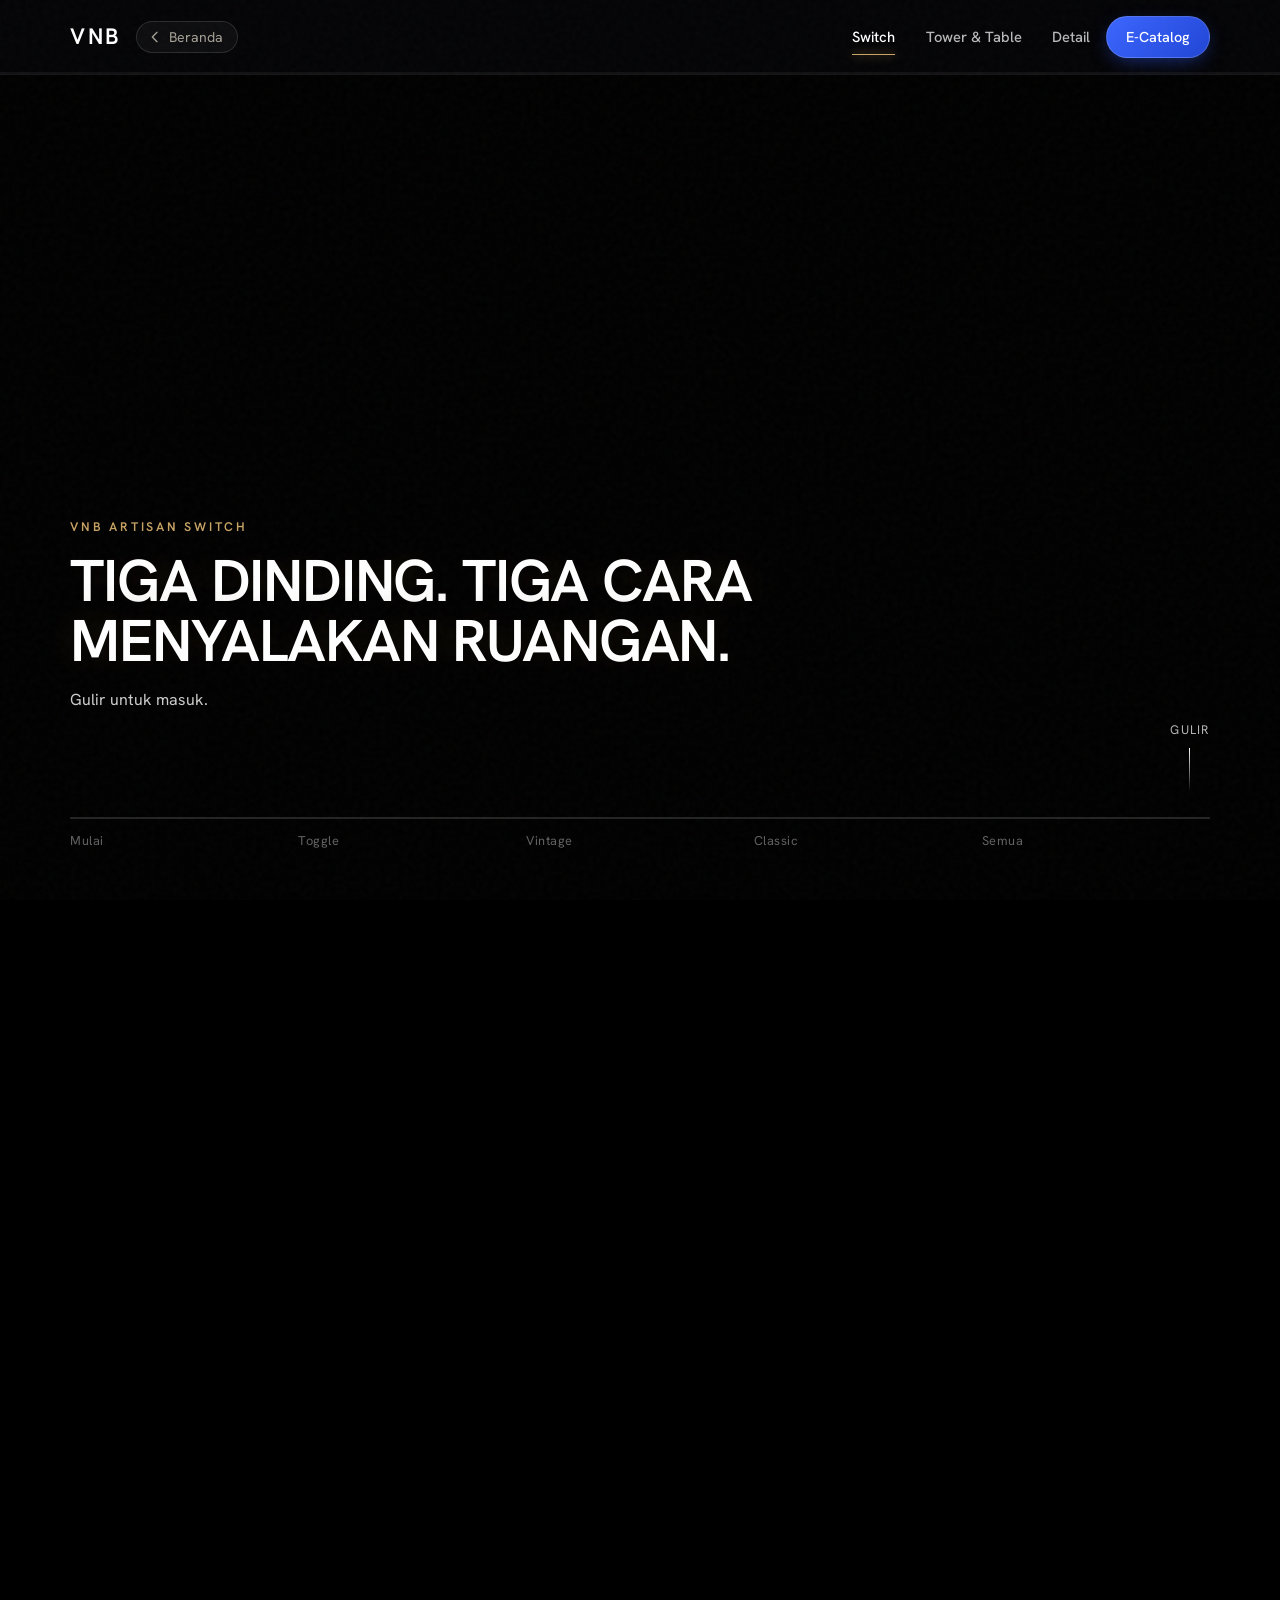
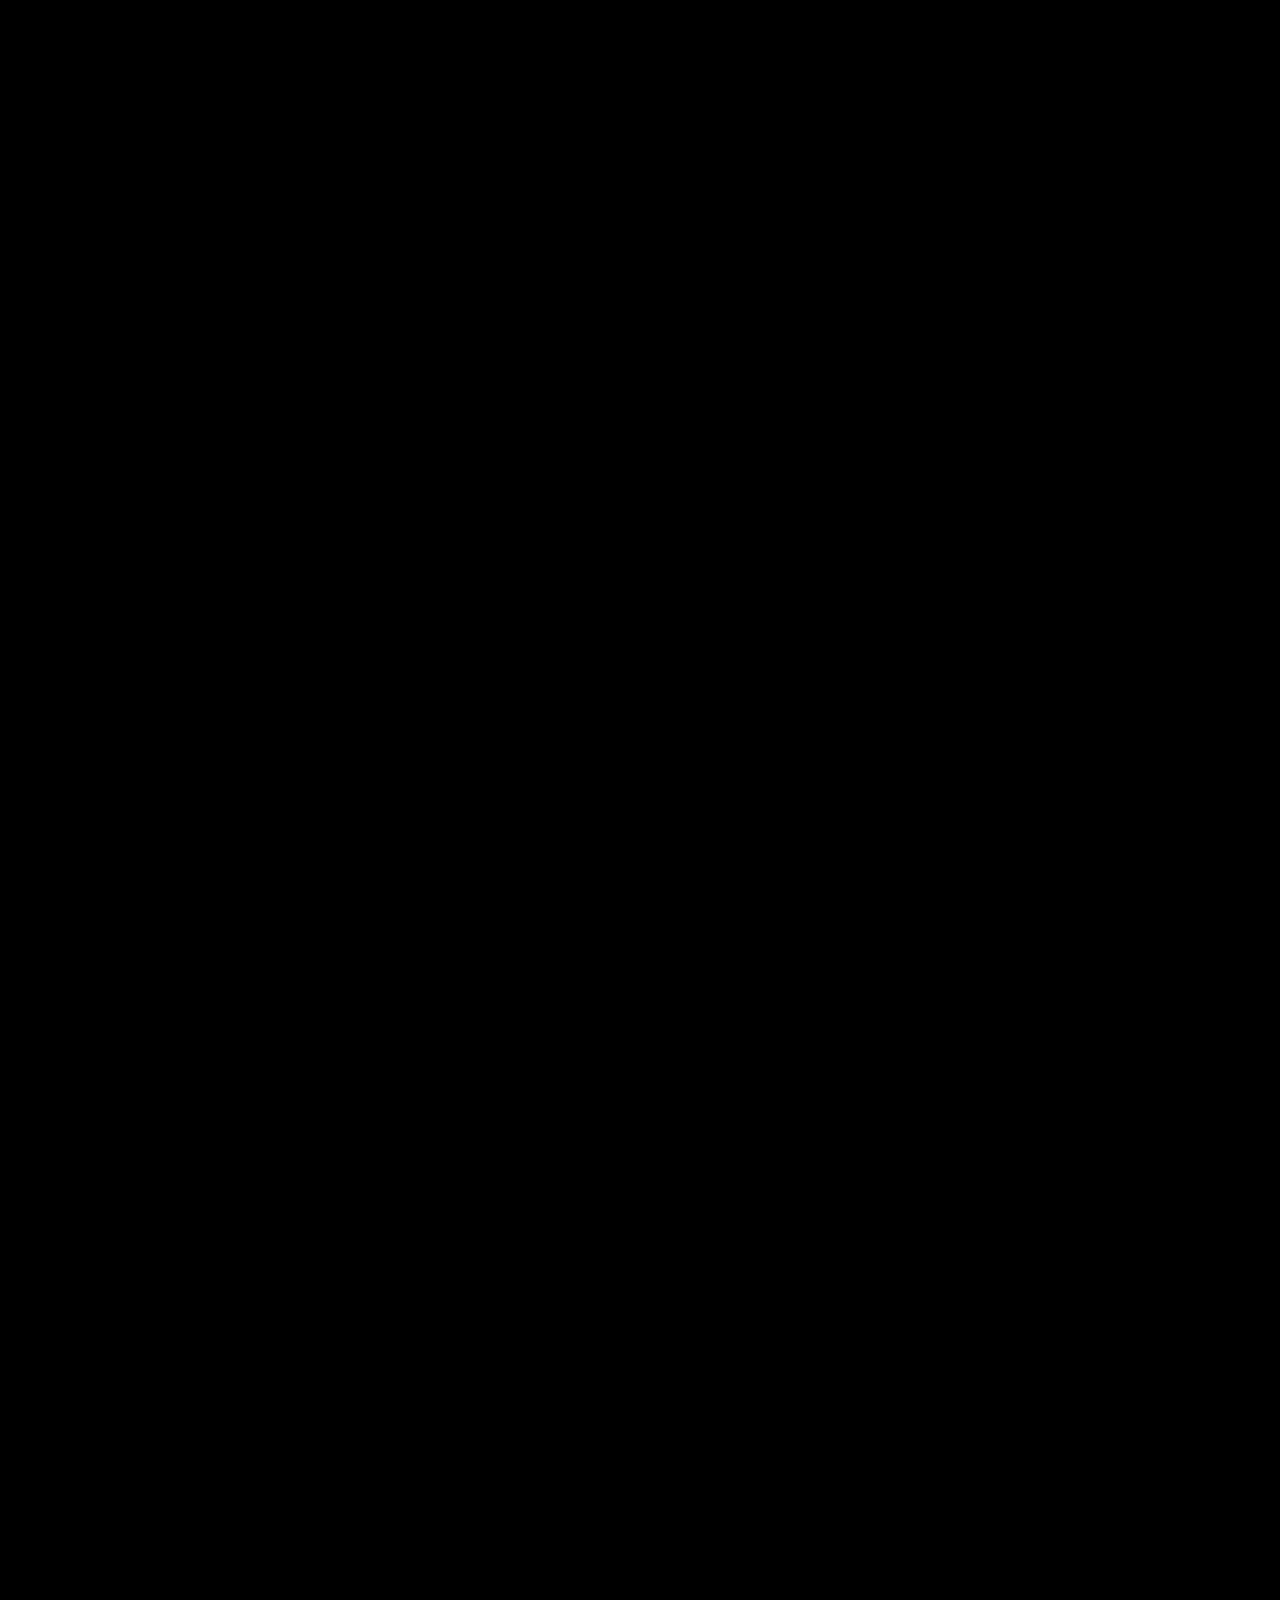
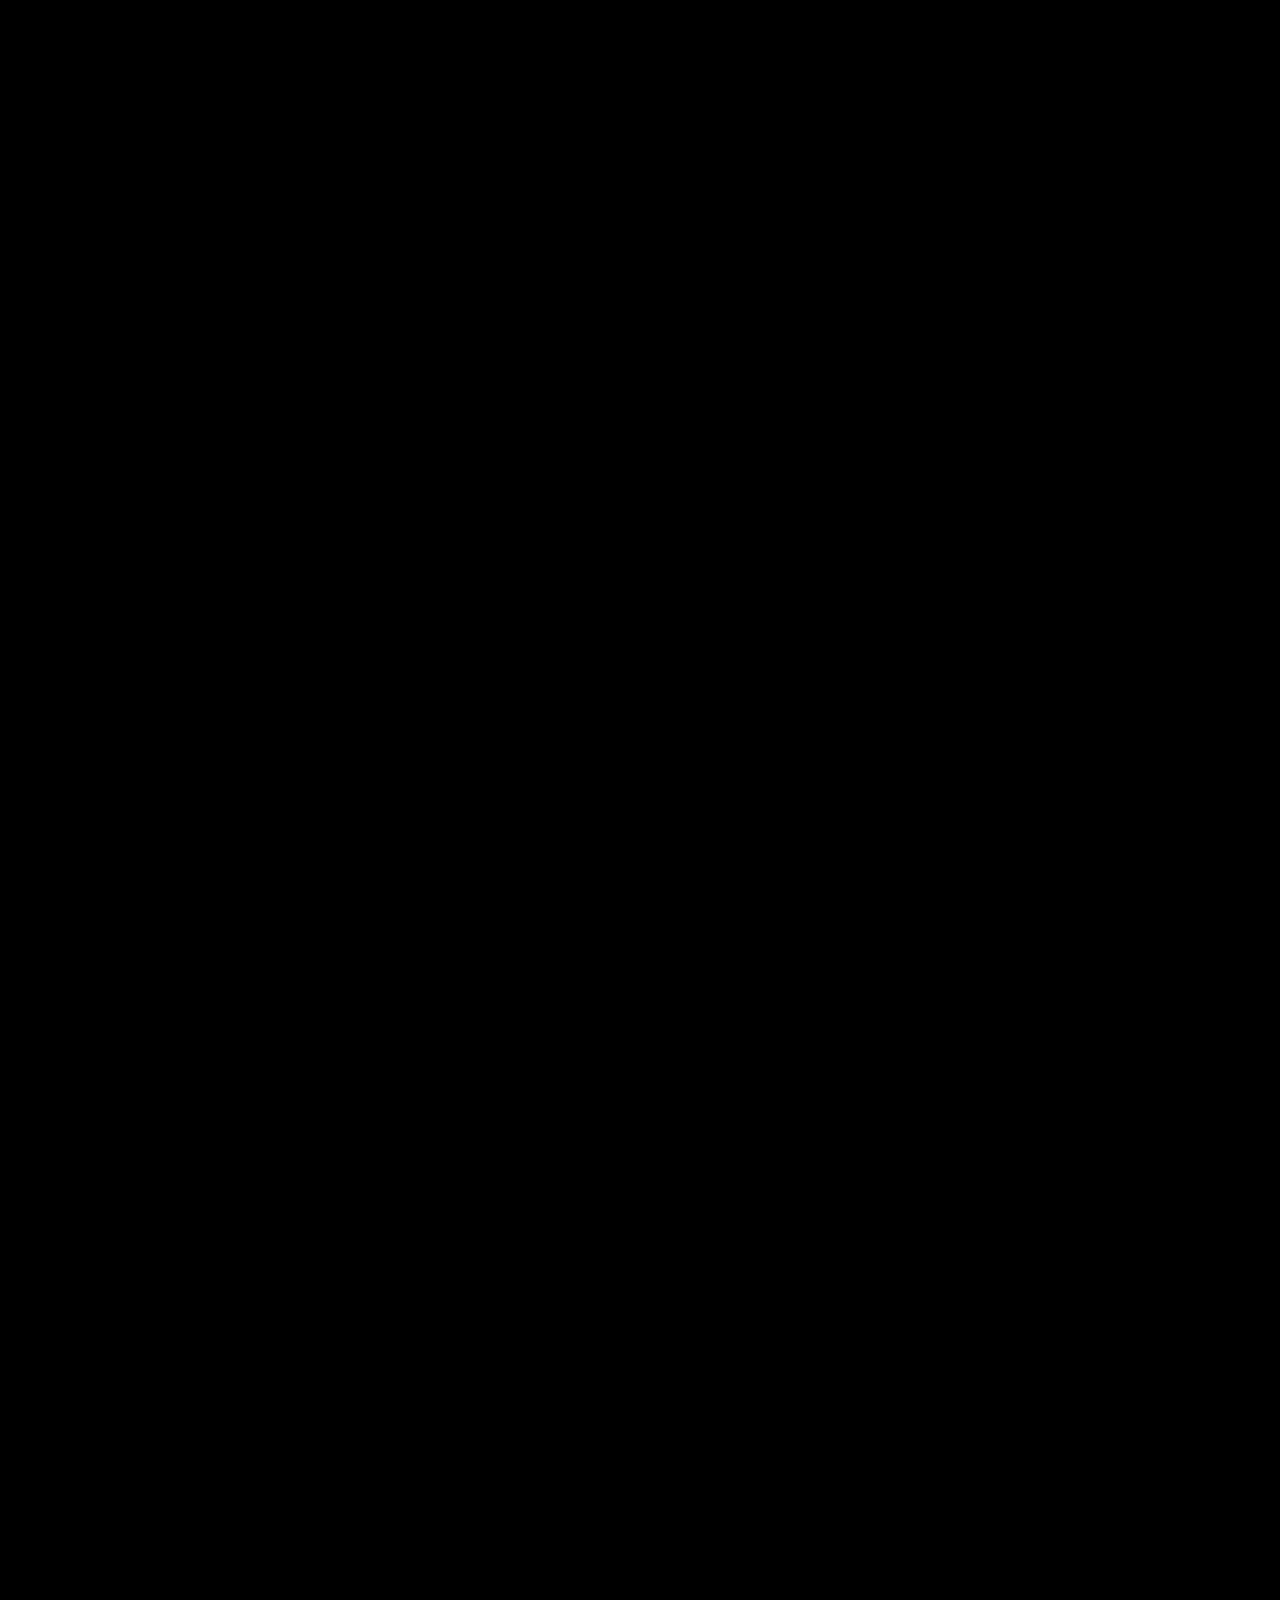
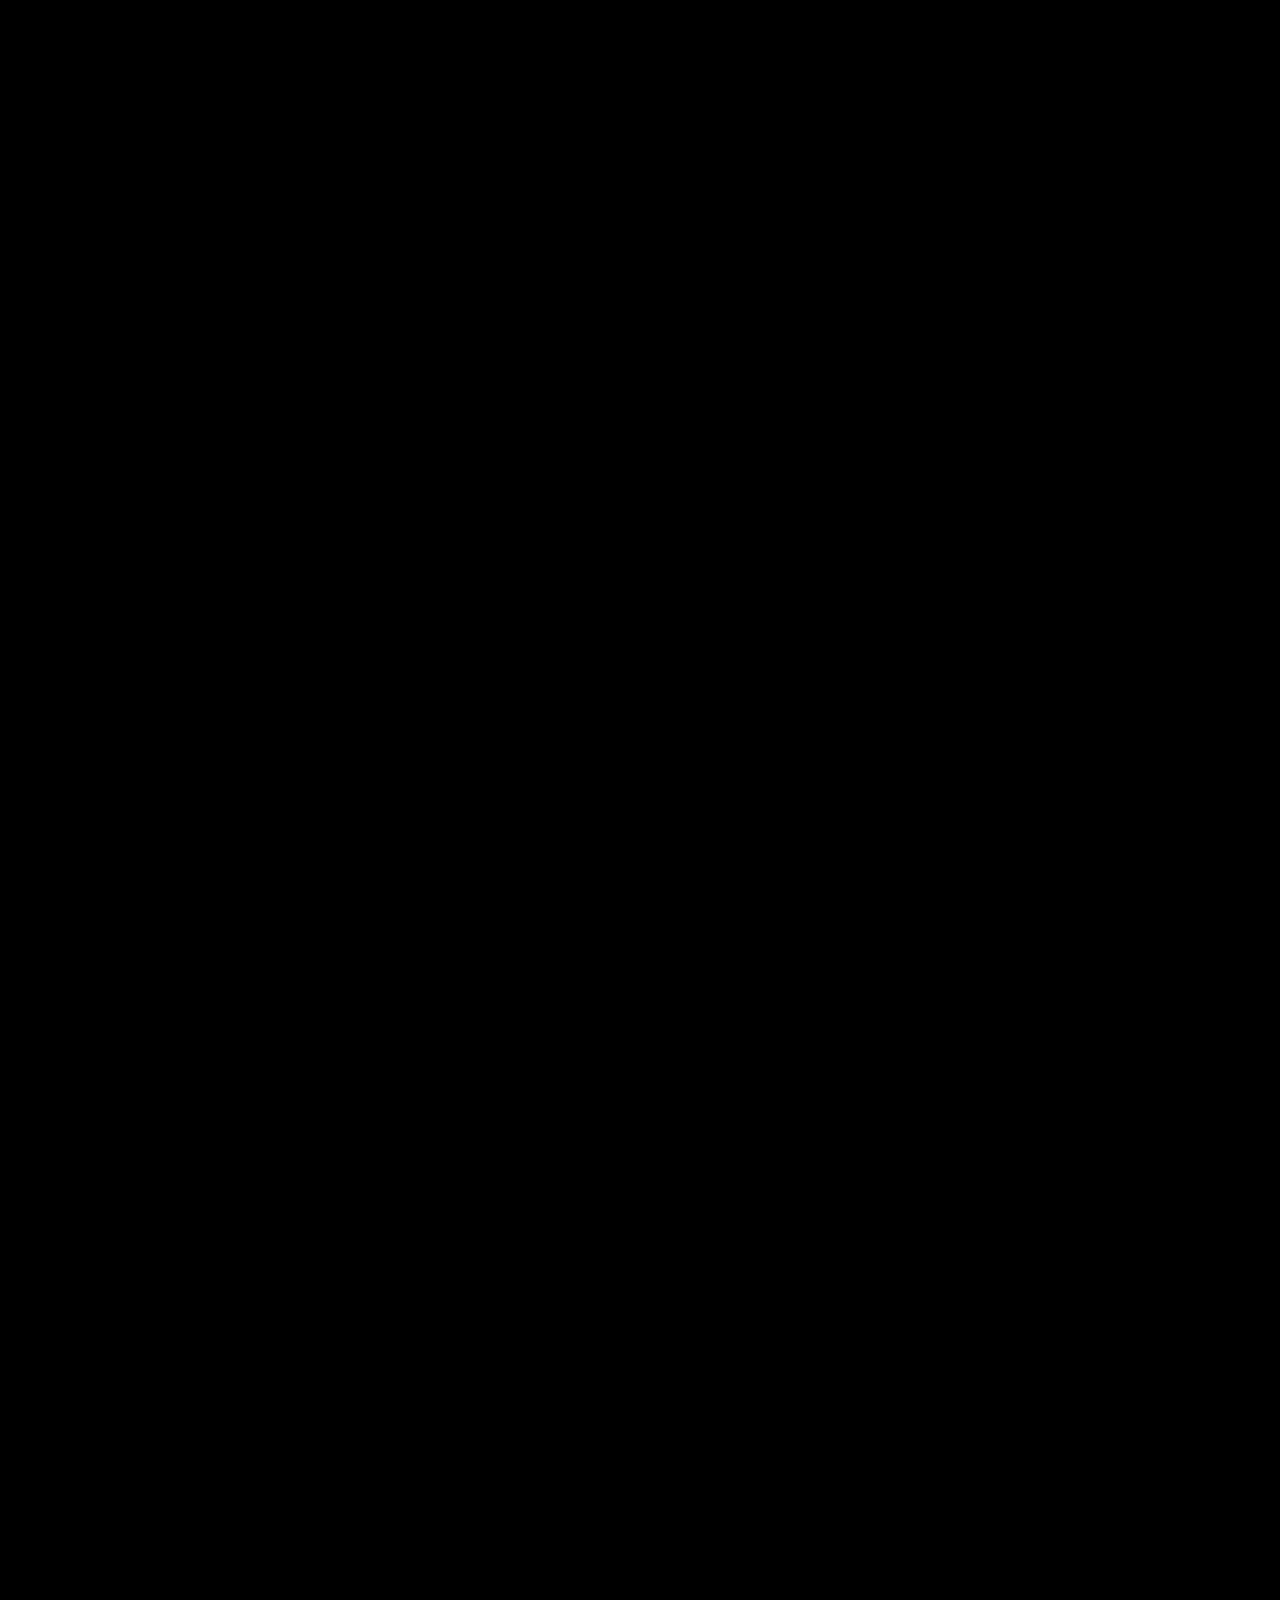
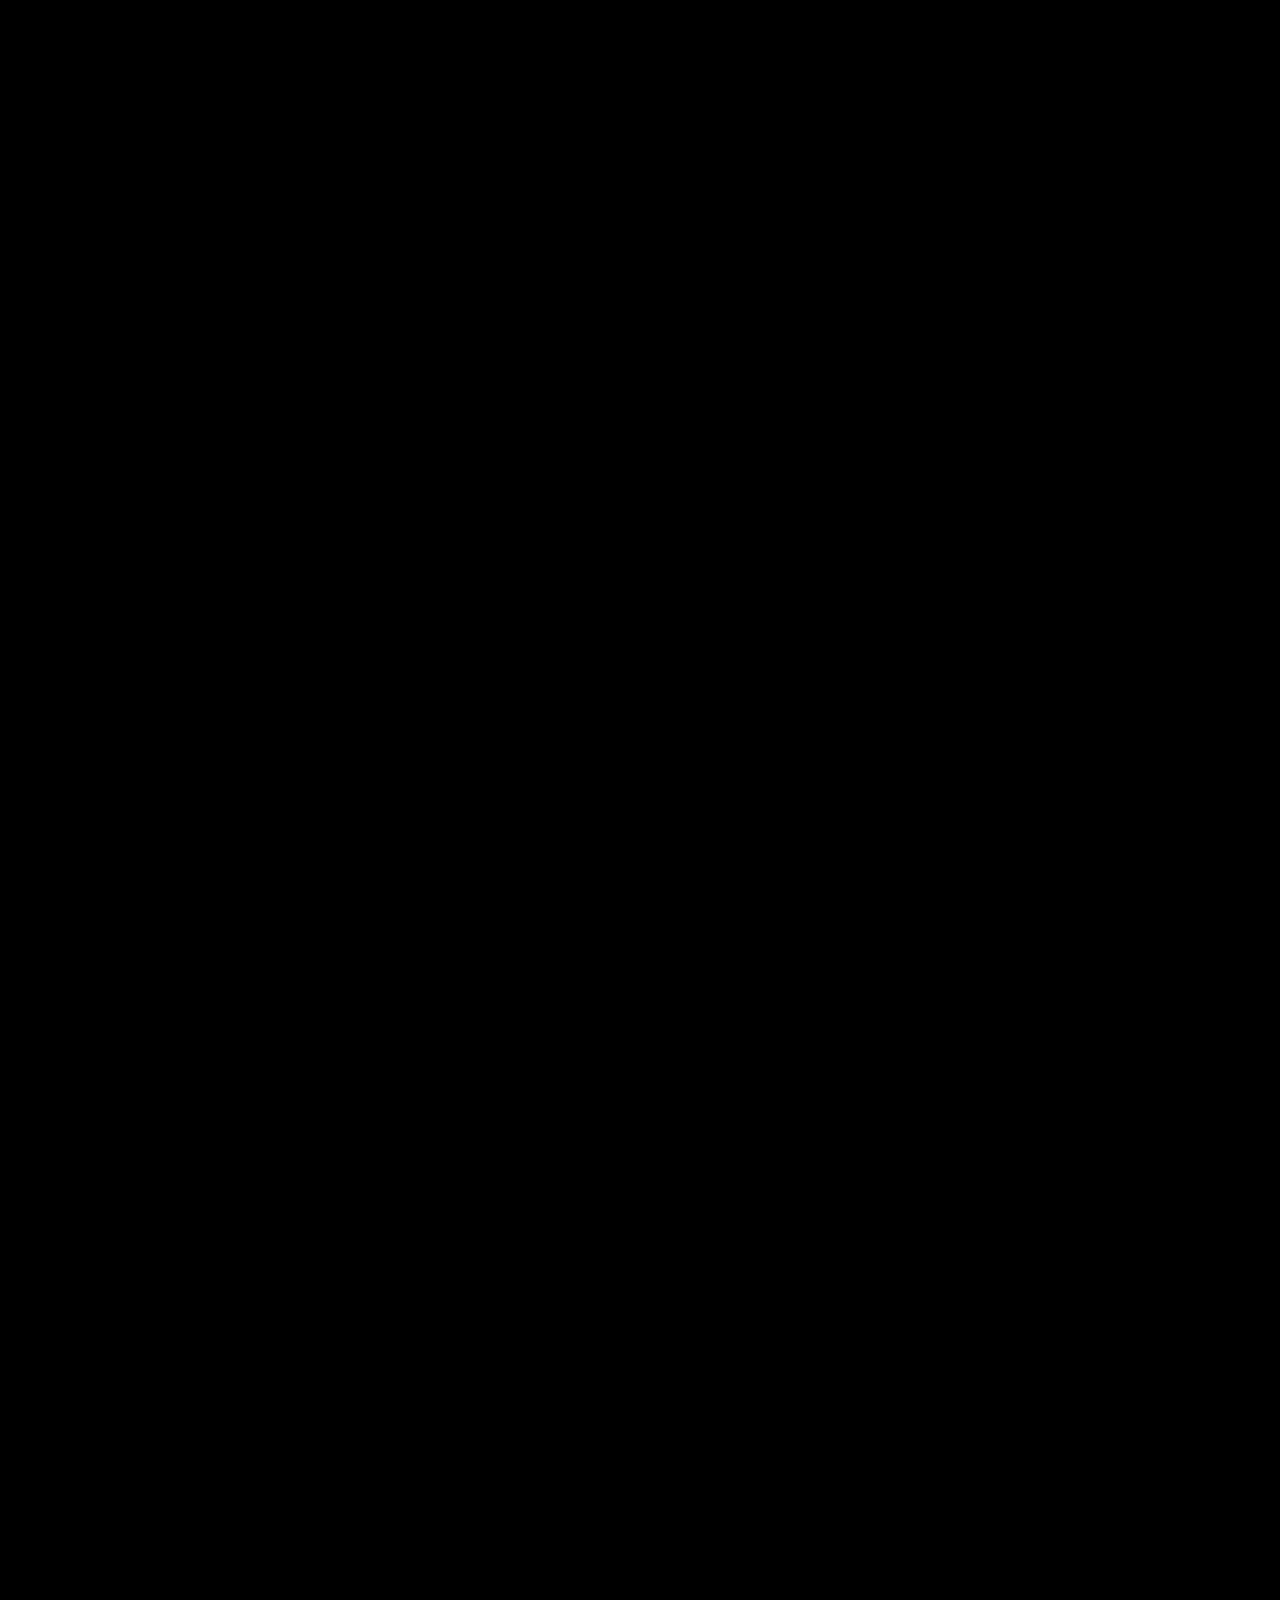
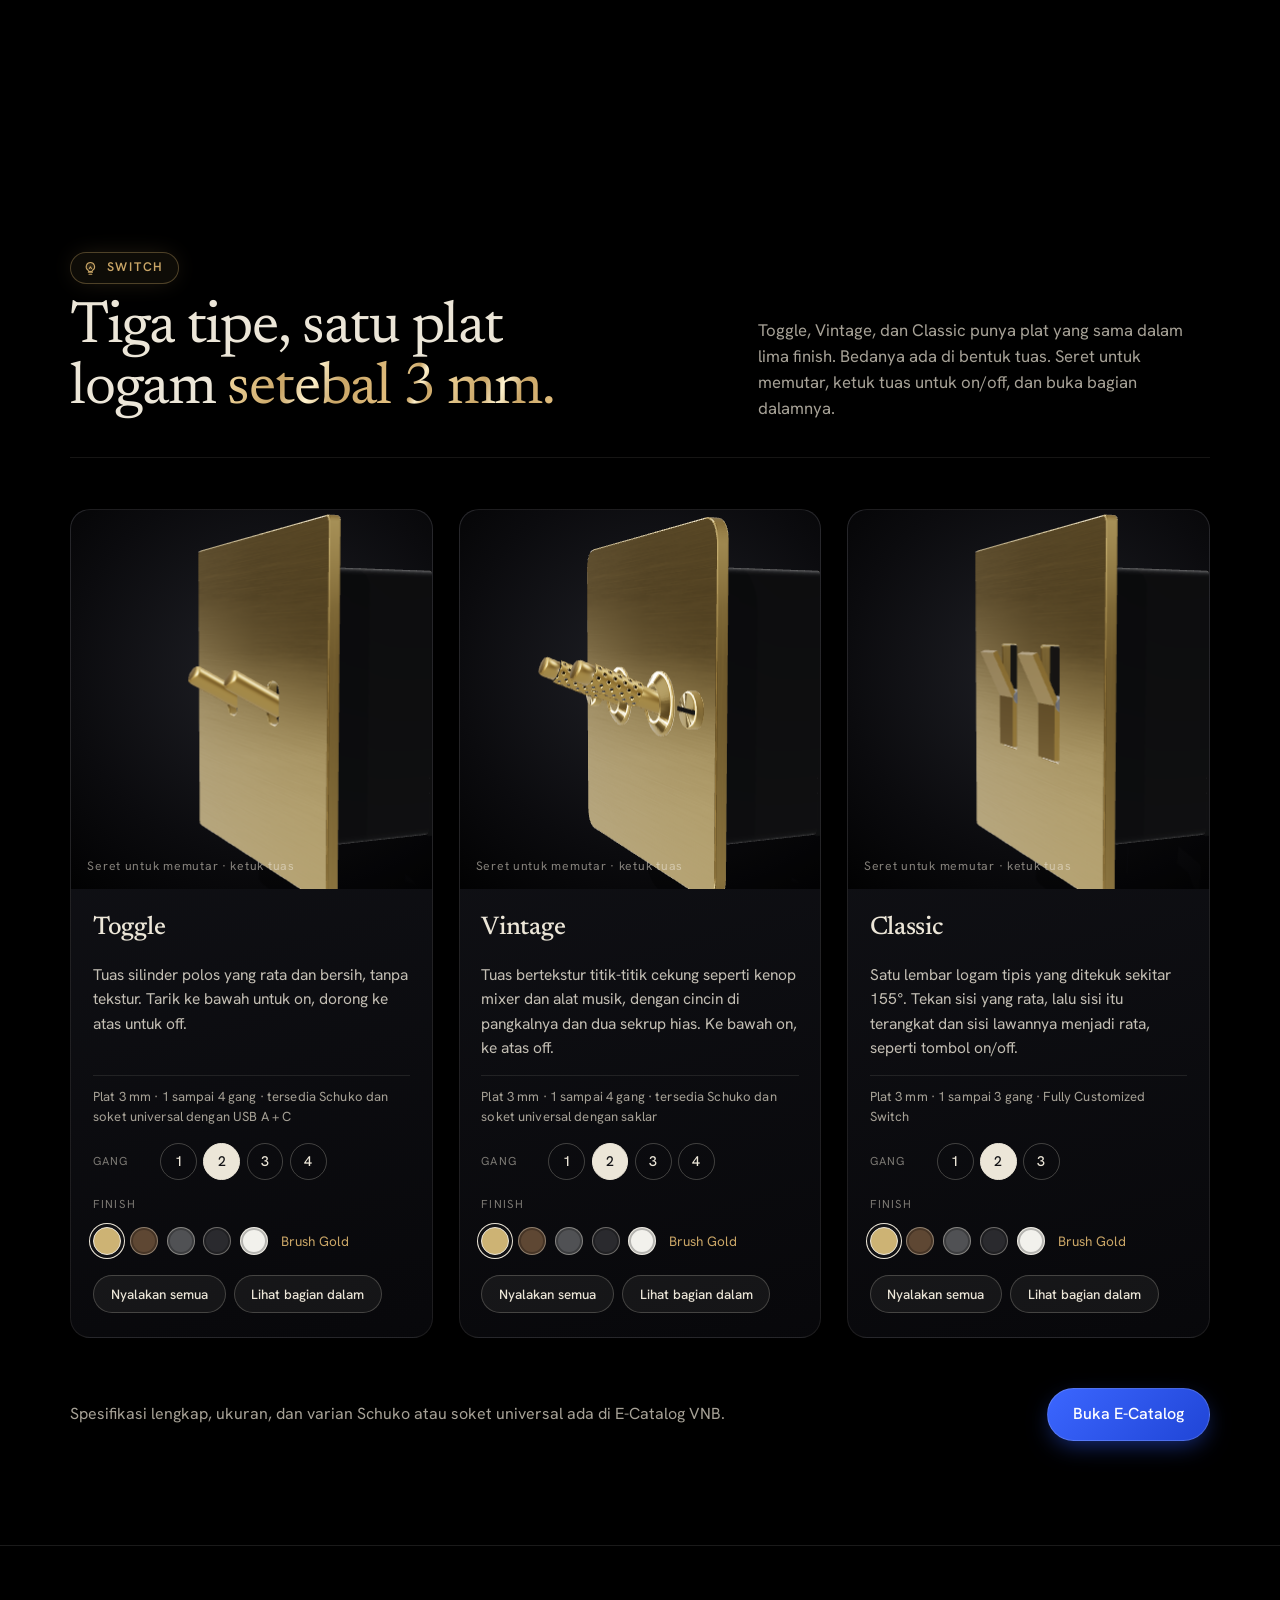
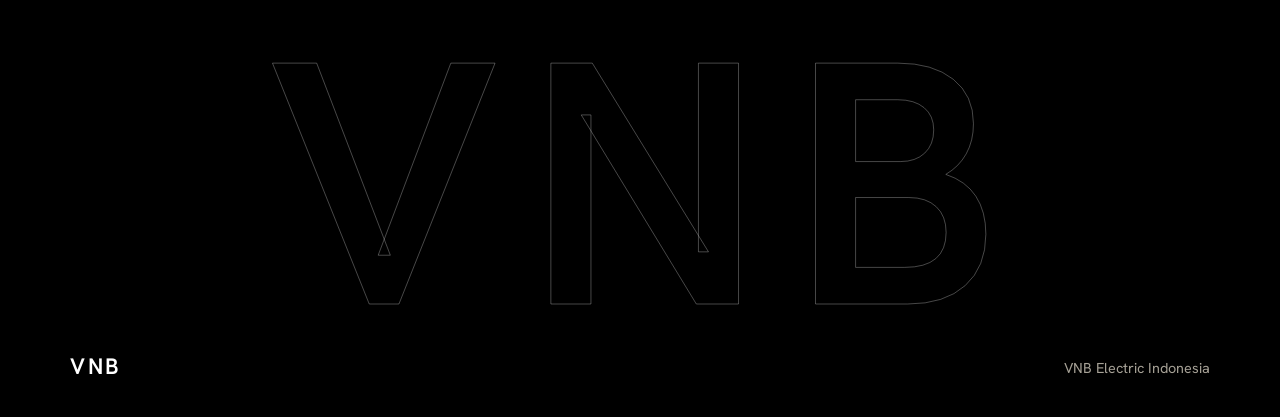
==== commit fab0043e: "Add files via upload" ====
--- a/switch.html
+++ b/switch.html
@@ -131,7 +131,7 @@
 })();
 </script>
 <script src="realfly.js?v=20261116e"></script>
-<script src="sfsnap.js?v=20261116c"></script>
+<script src="sfsnap.js?v=20261116d"></script>
 <script src="ui.js?v=20261110a"></script>
 <script src="motion.js?v=20261111a"></script>
 </body>
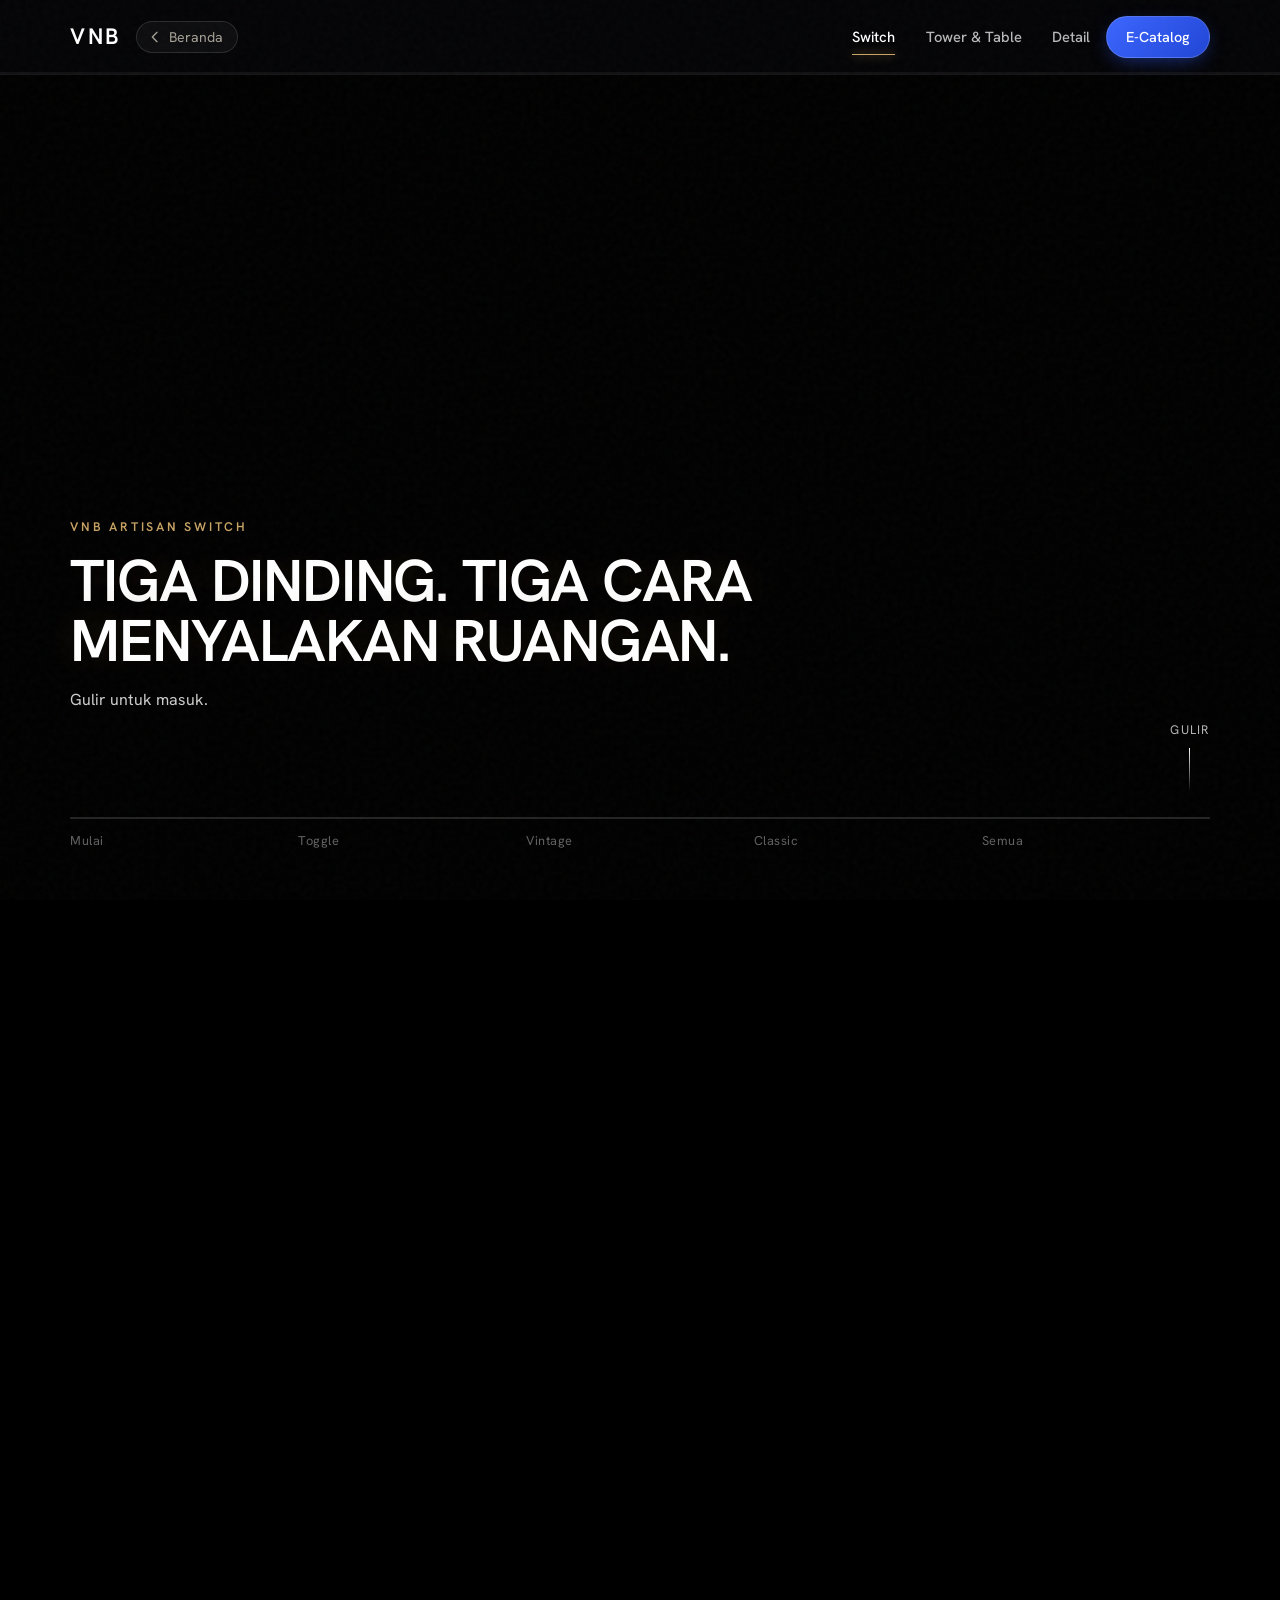
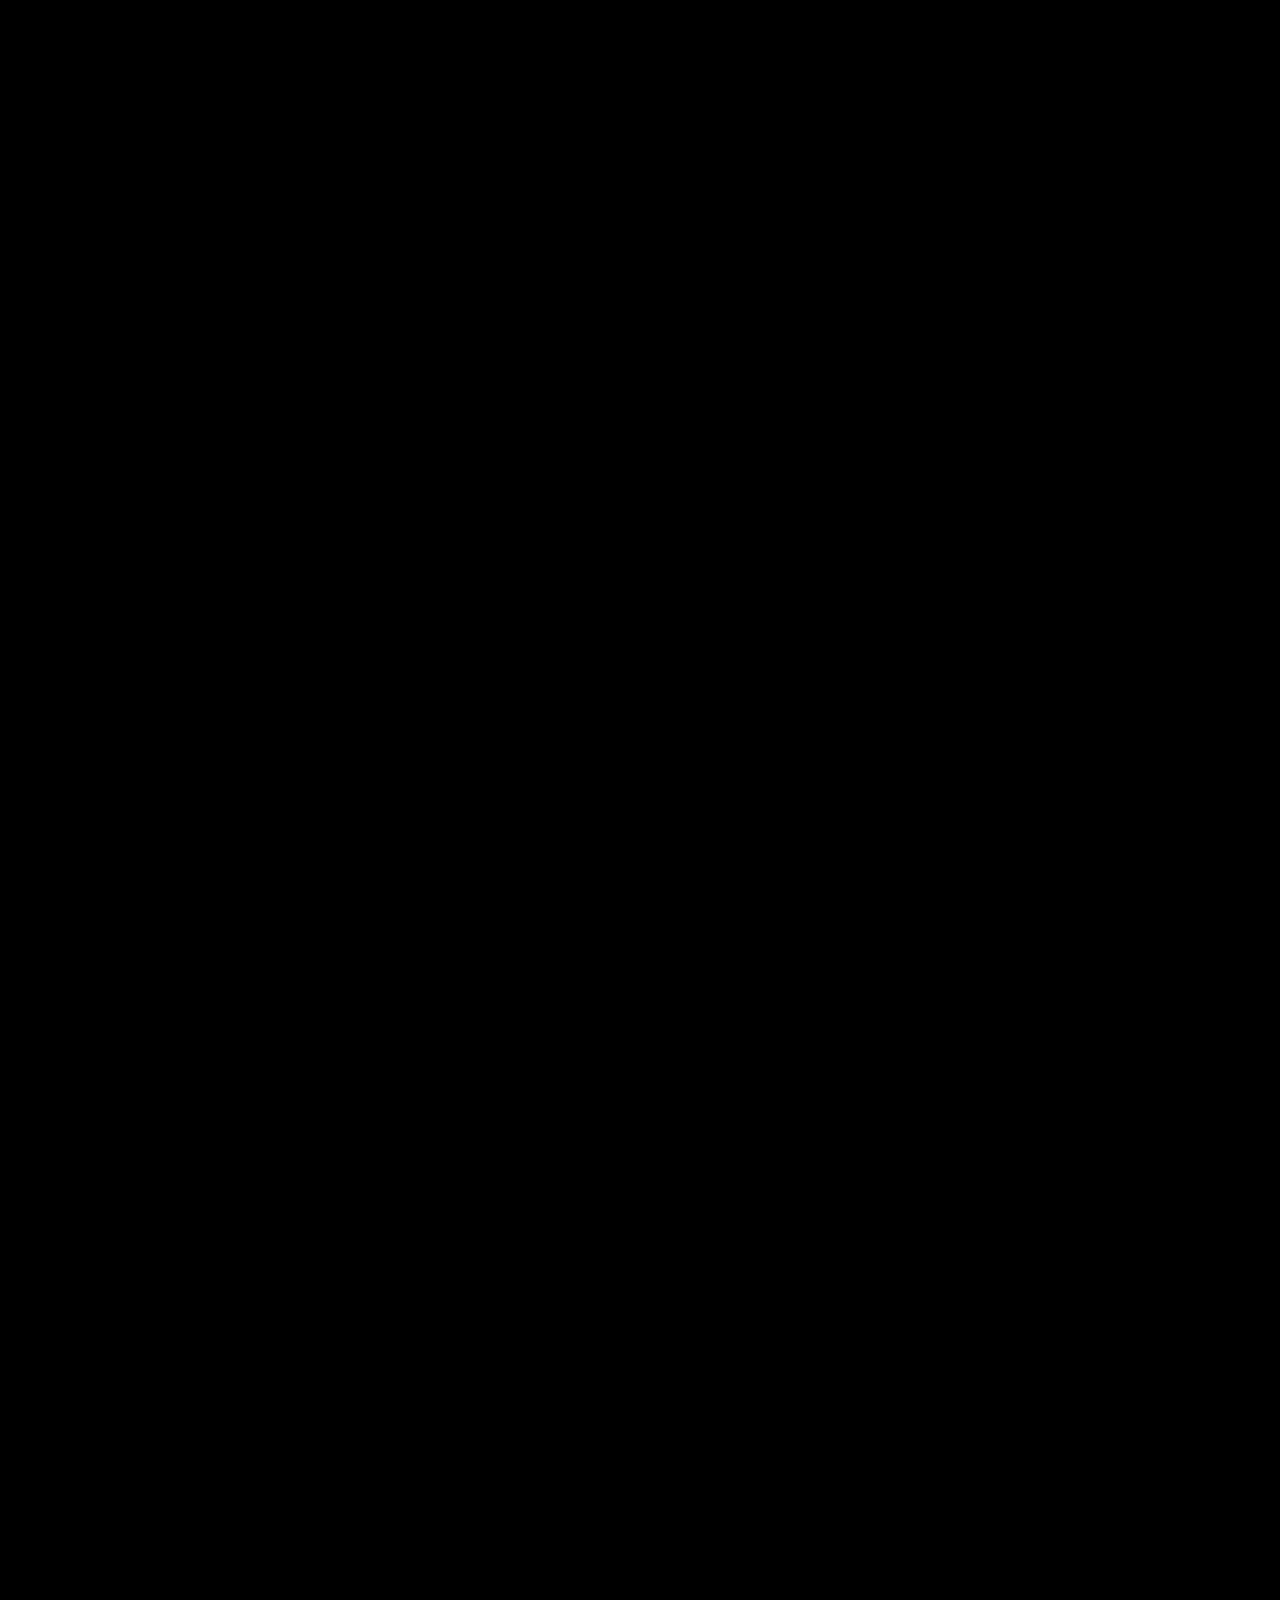
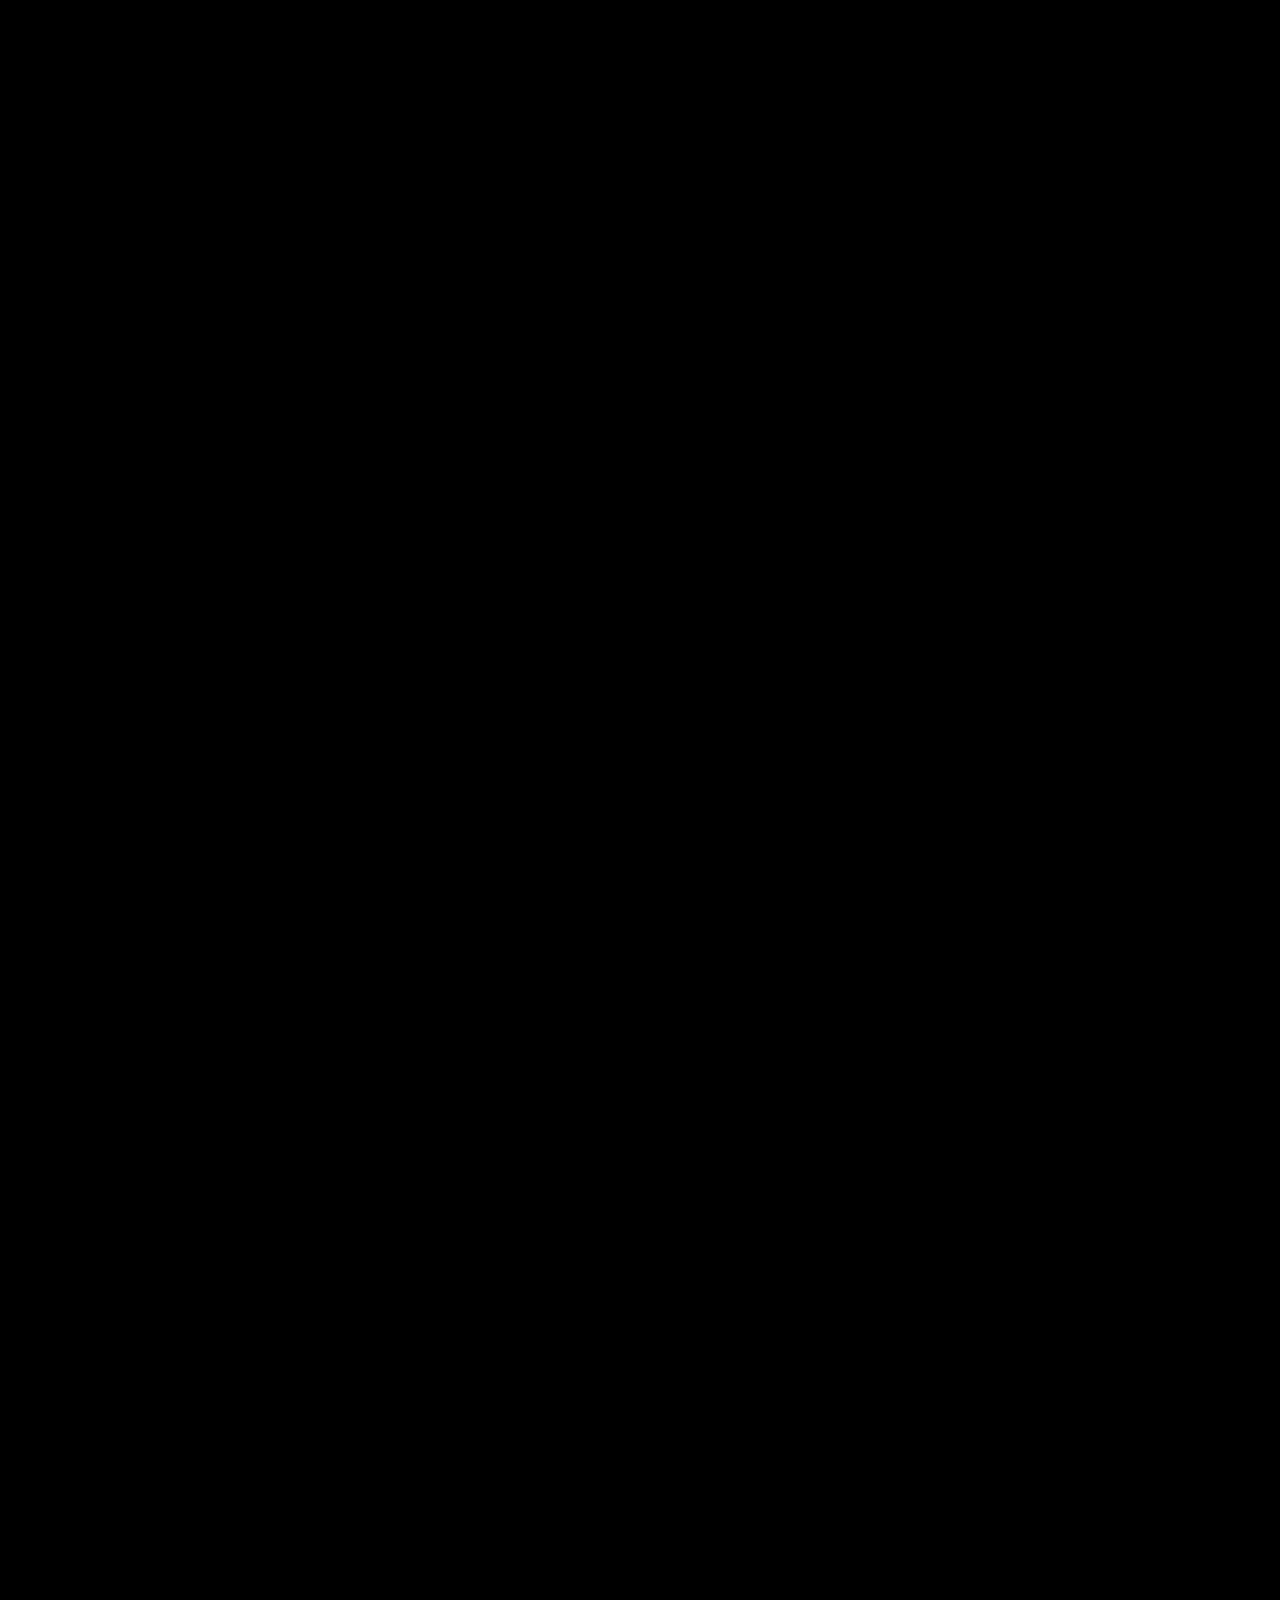
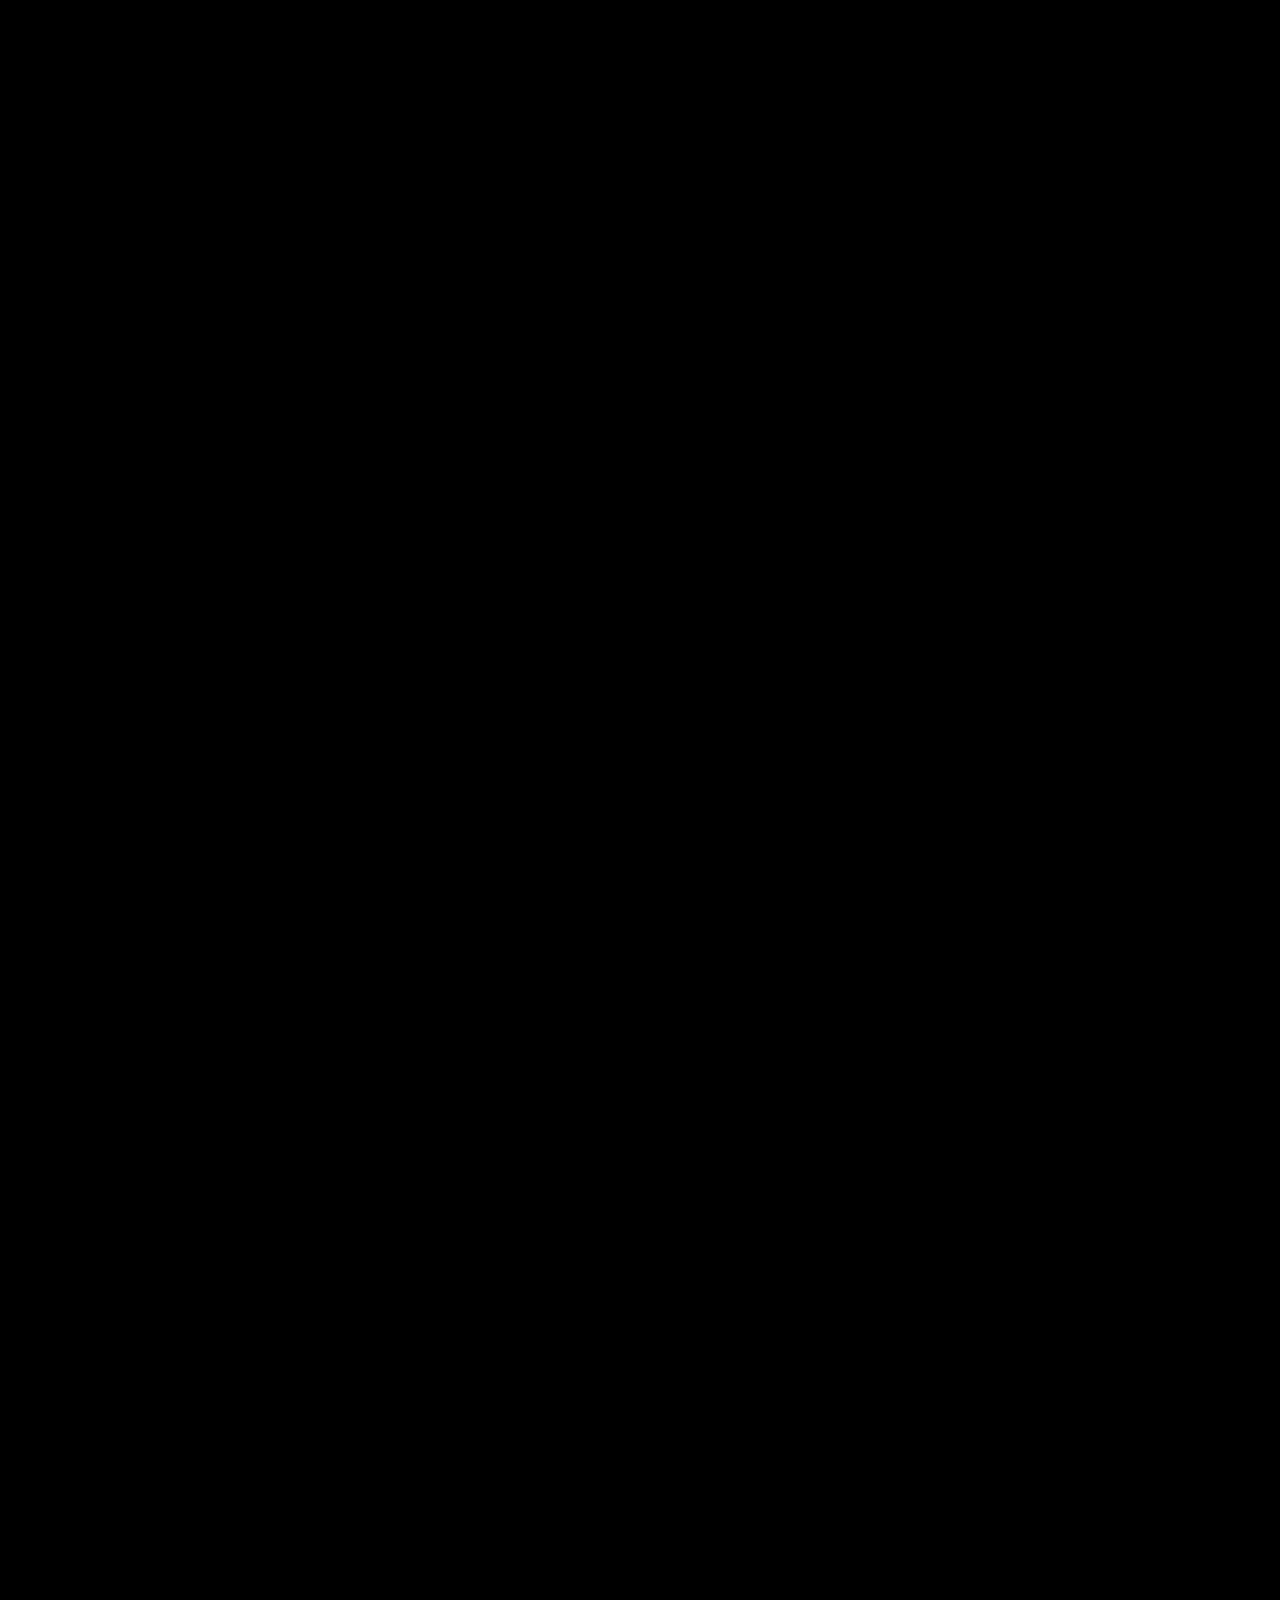
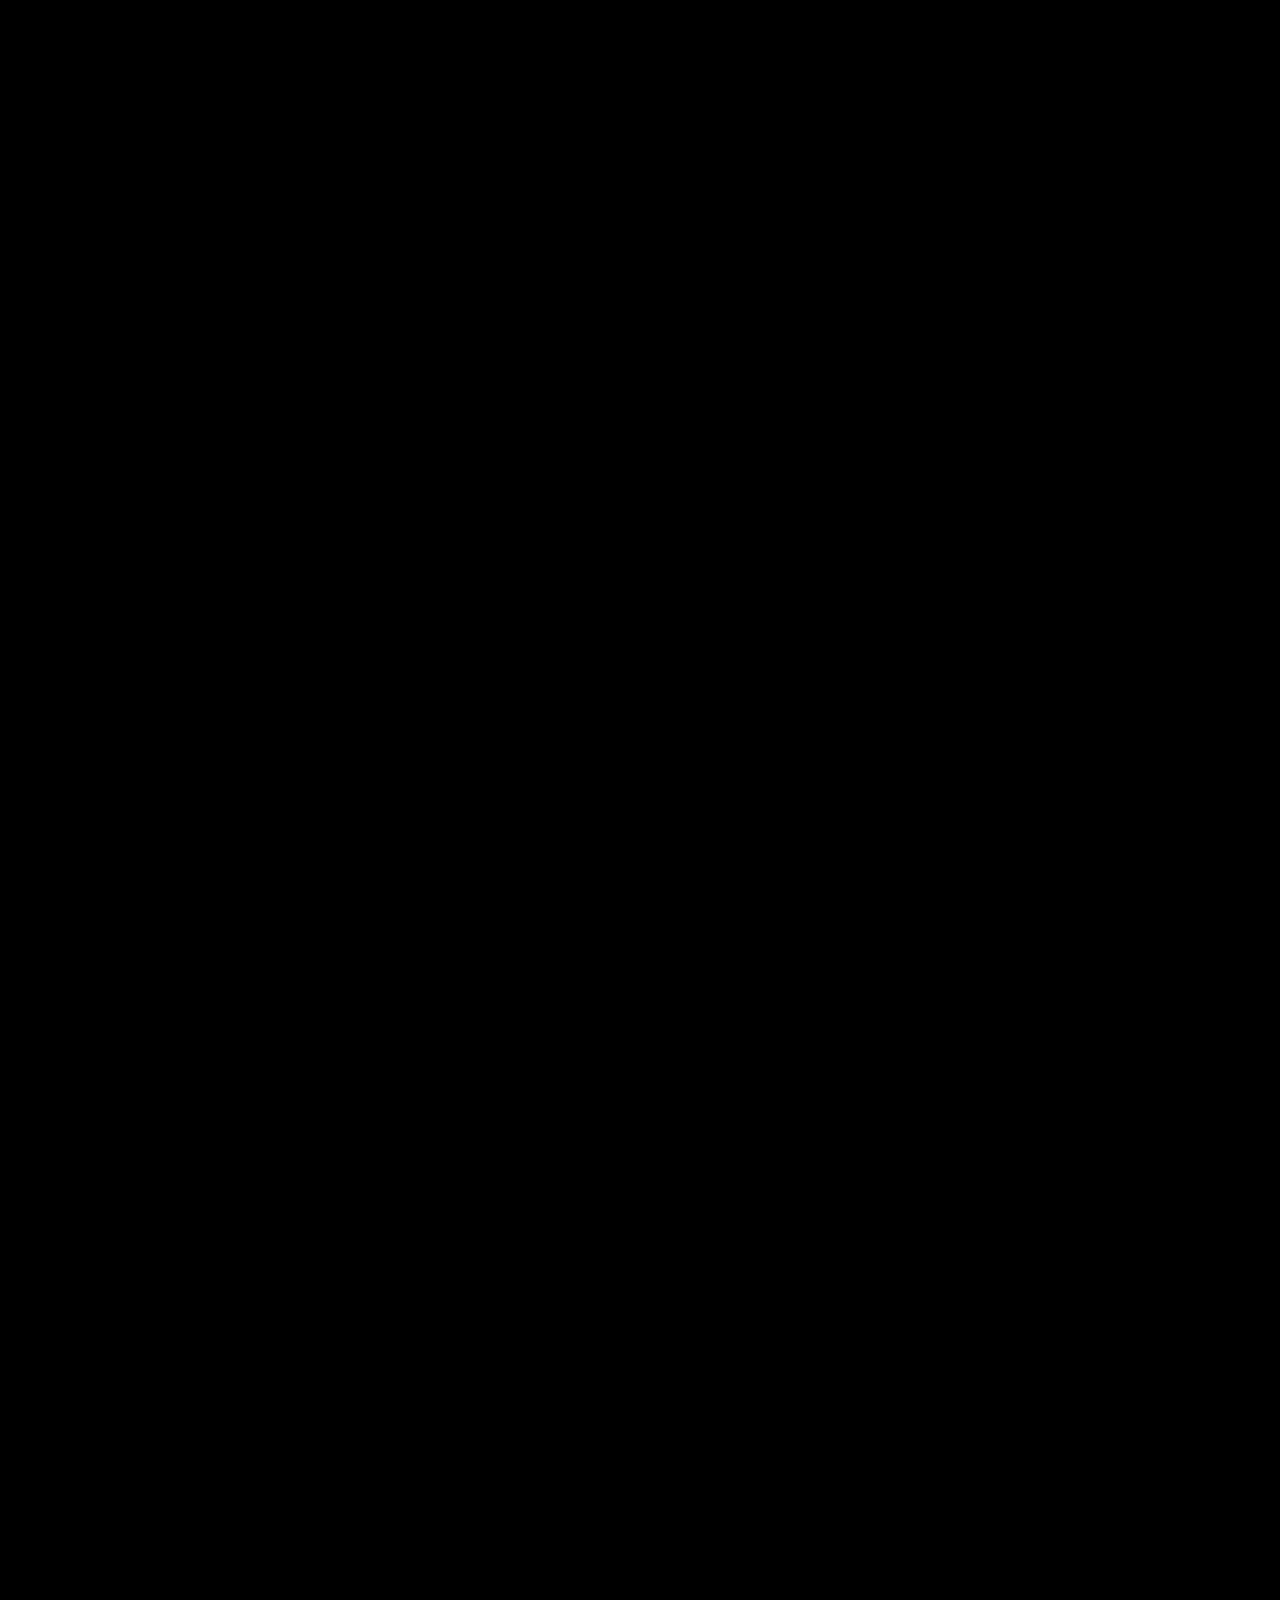
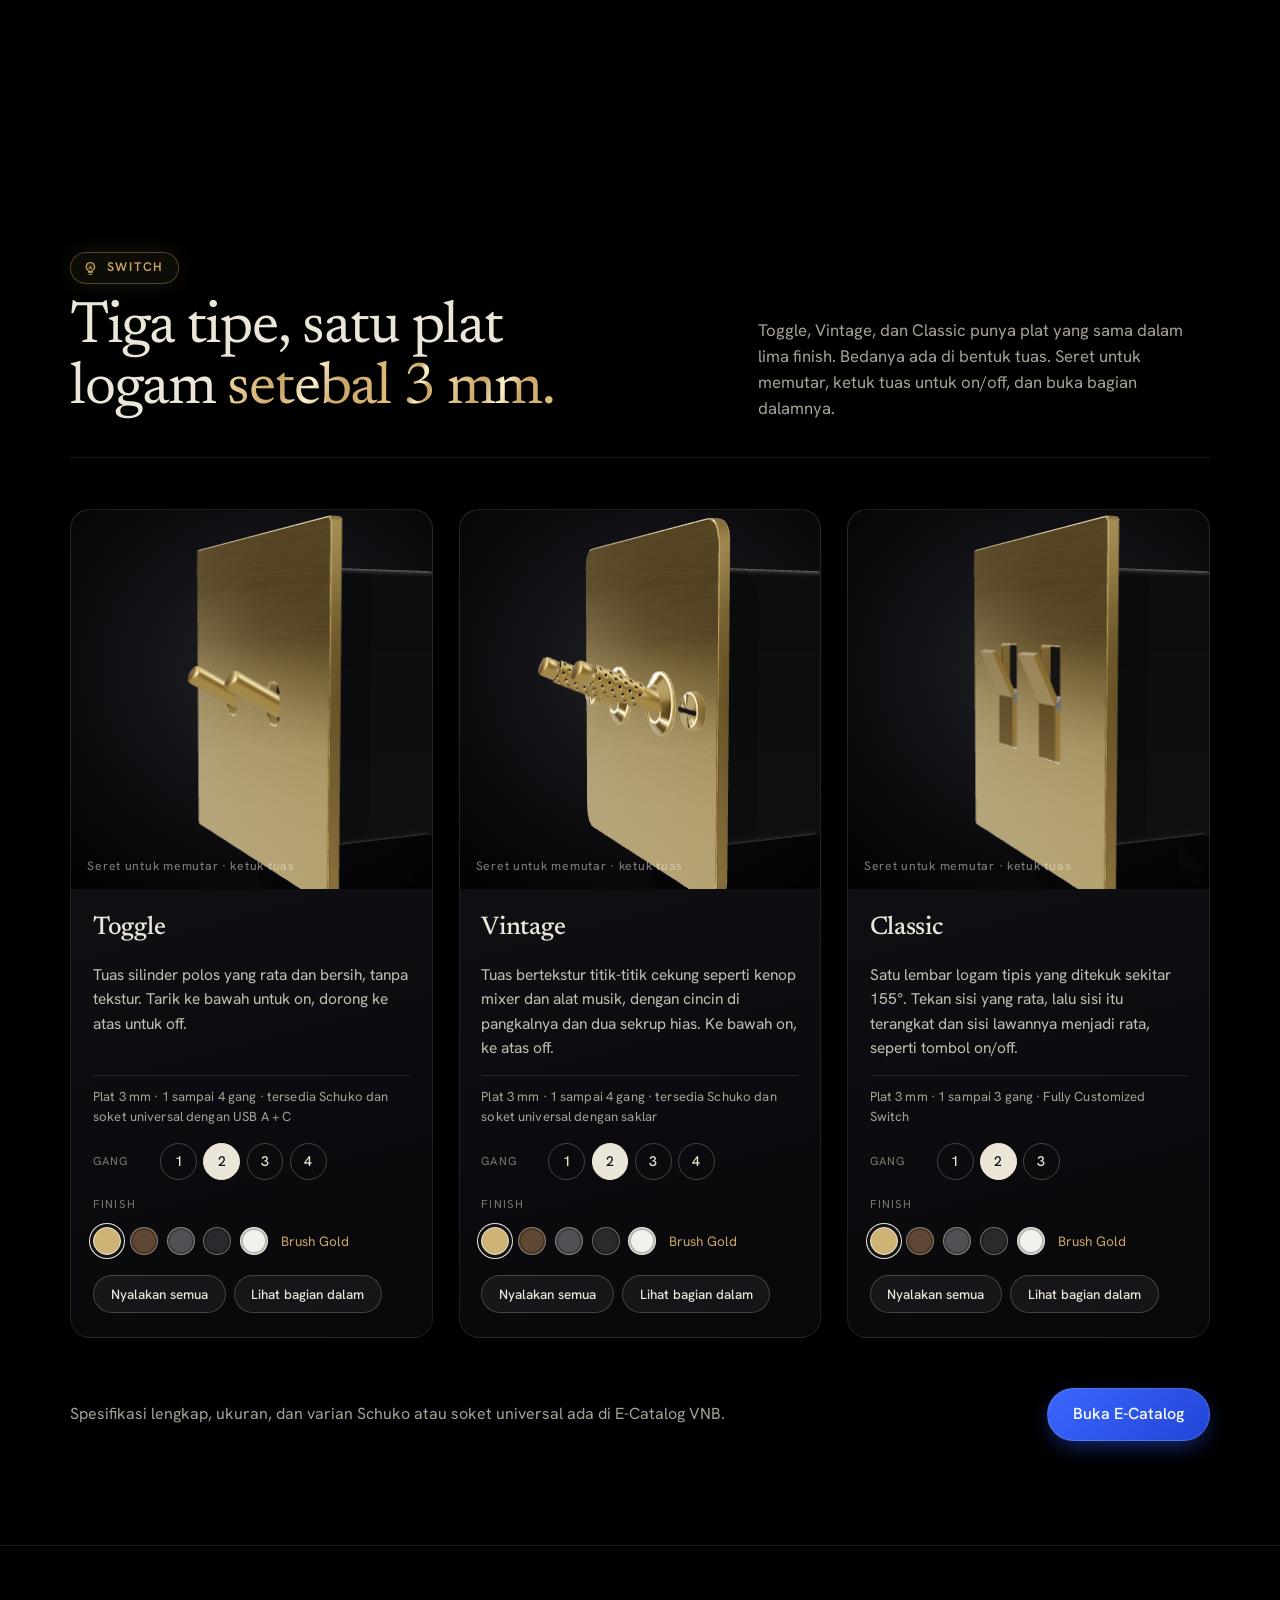
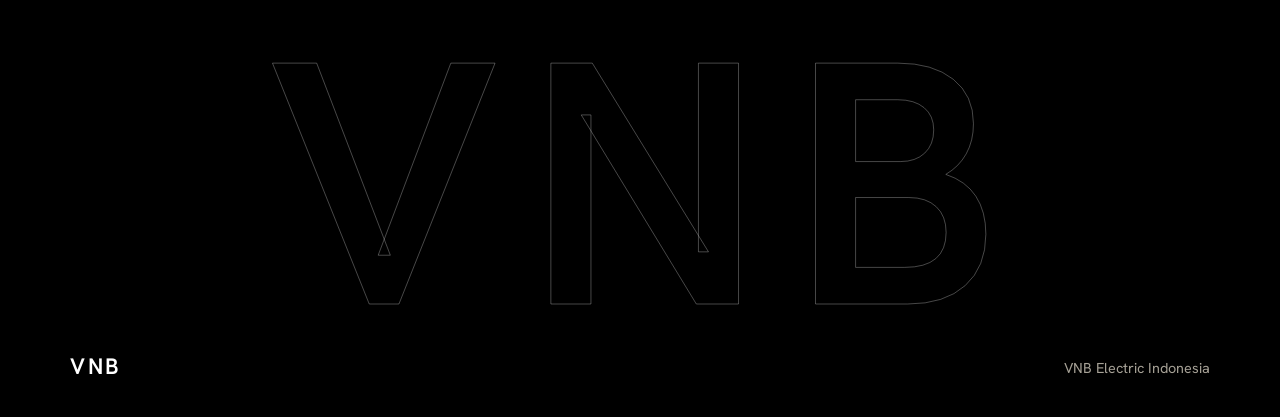
==== commit ba9d9549: "Add files via upload" ====
--- a/switch.html
+++ b/switch.html
@@ -130,7 +130,7 @@
   var s=document.createElement('script');s.src='switch3d.js?v=20261111';document.body.appendChild(s);
 })();
 </script>
-<script src="realfly.js?v=20261116e"></script>
+<script src="realfly.js?v=20261116f"></script>
 <script src="sfsnap.js?v=20261116d"></script>
 <script src="ui.js?v=20261110a"></script>
 <script src="motion.js?v=20261111a"></script>
